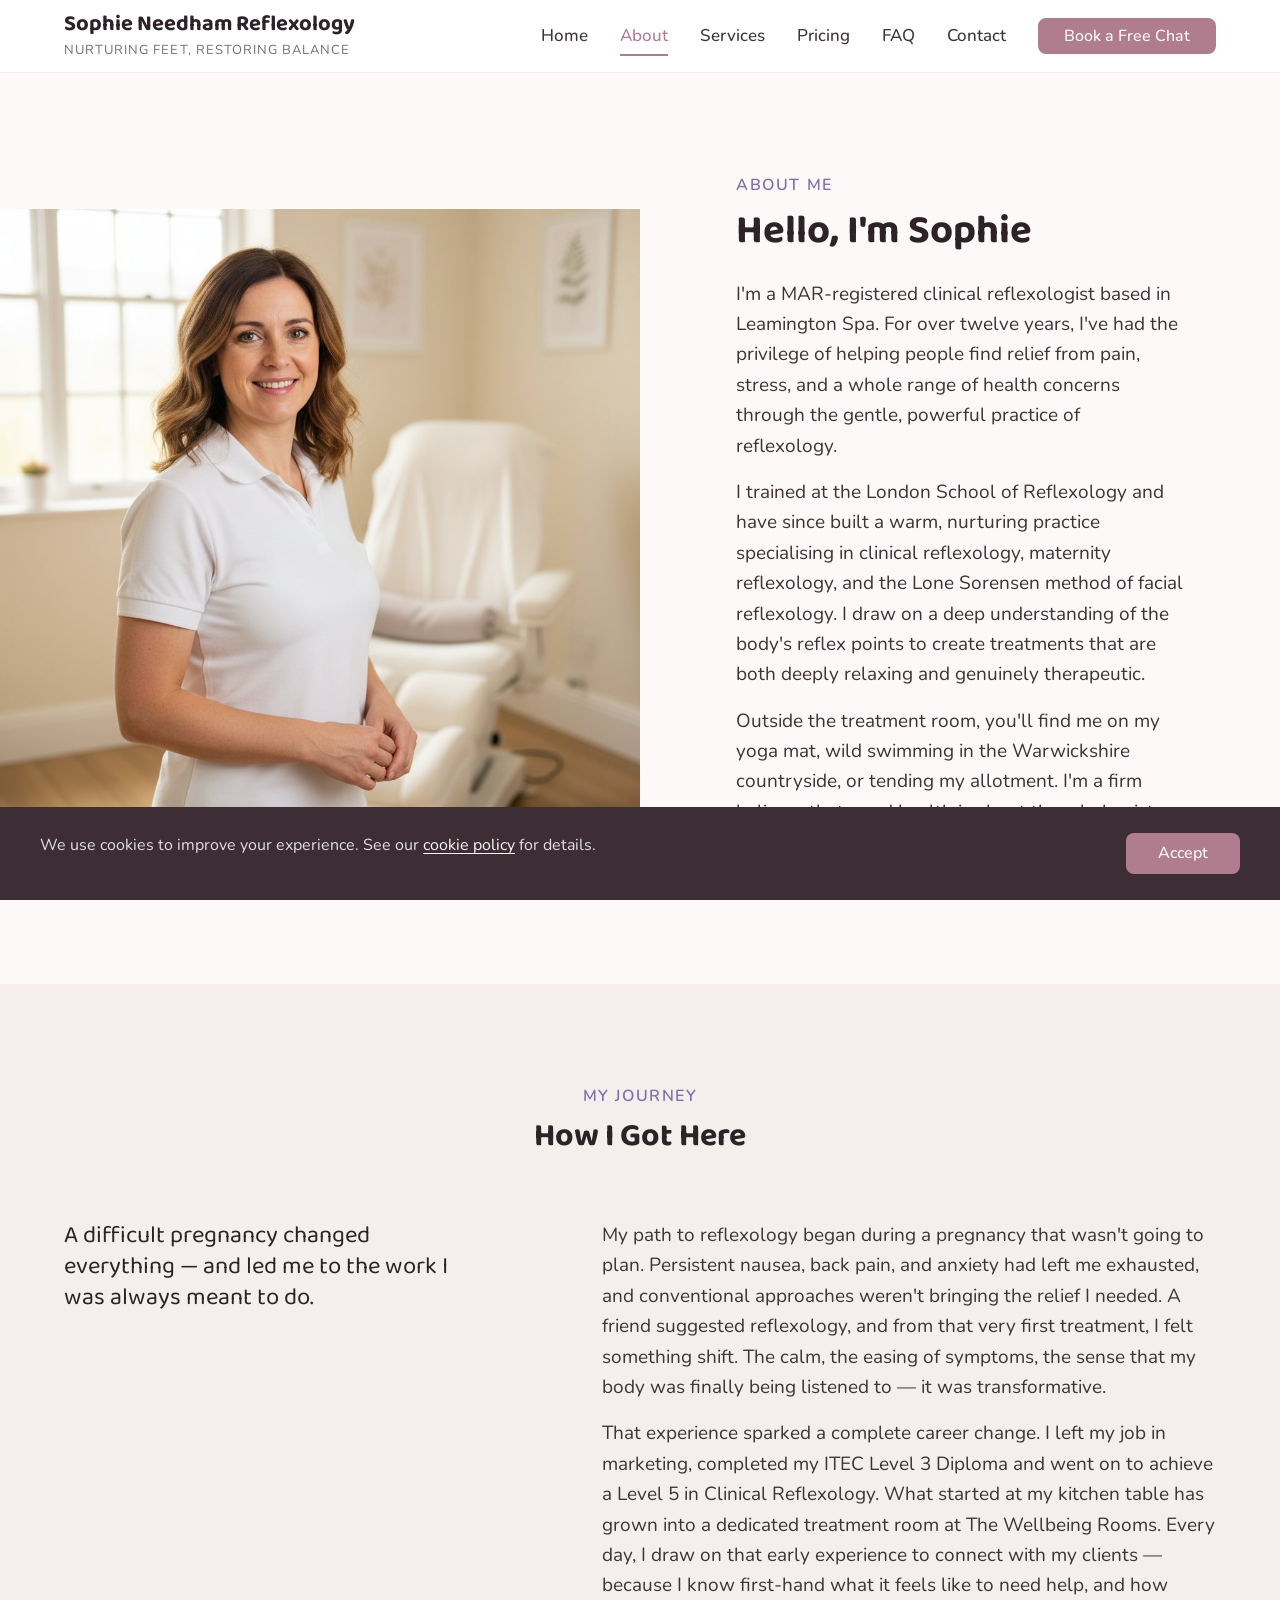
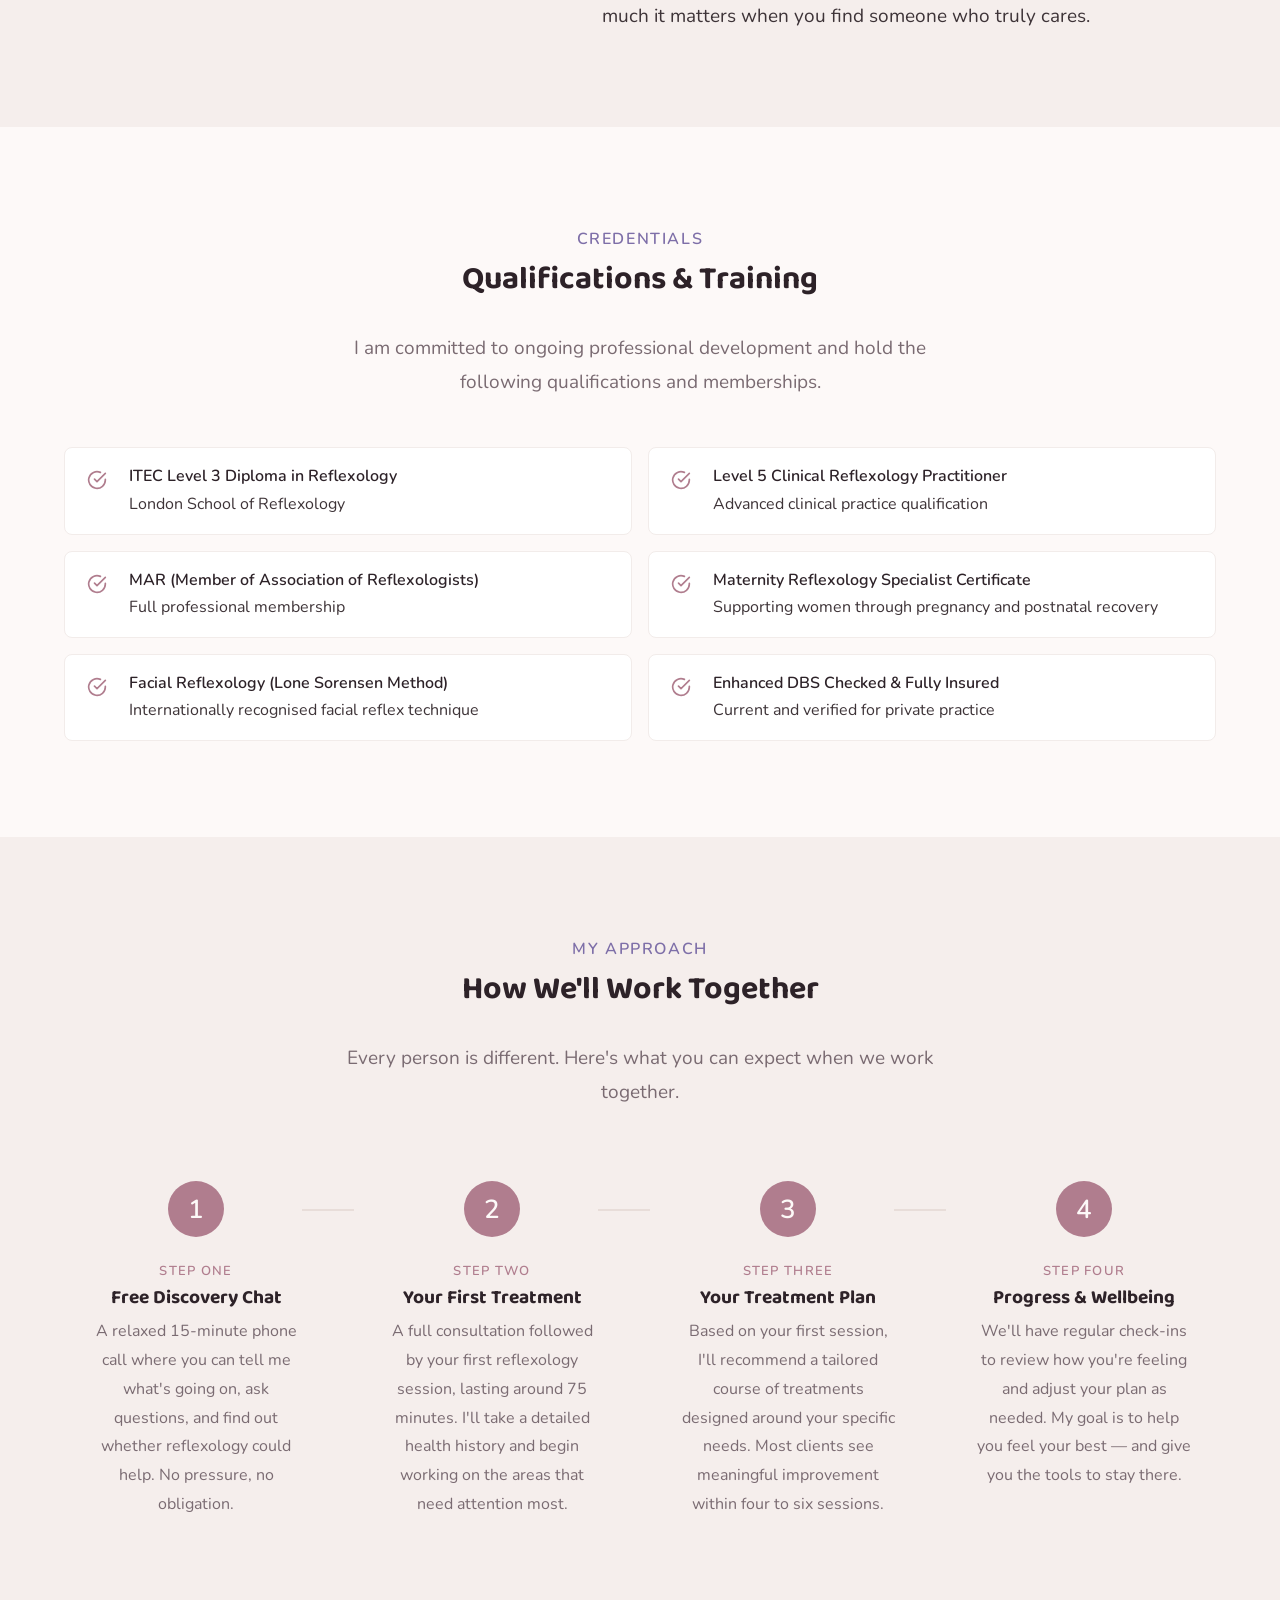
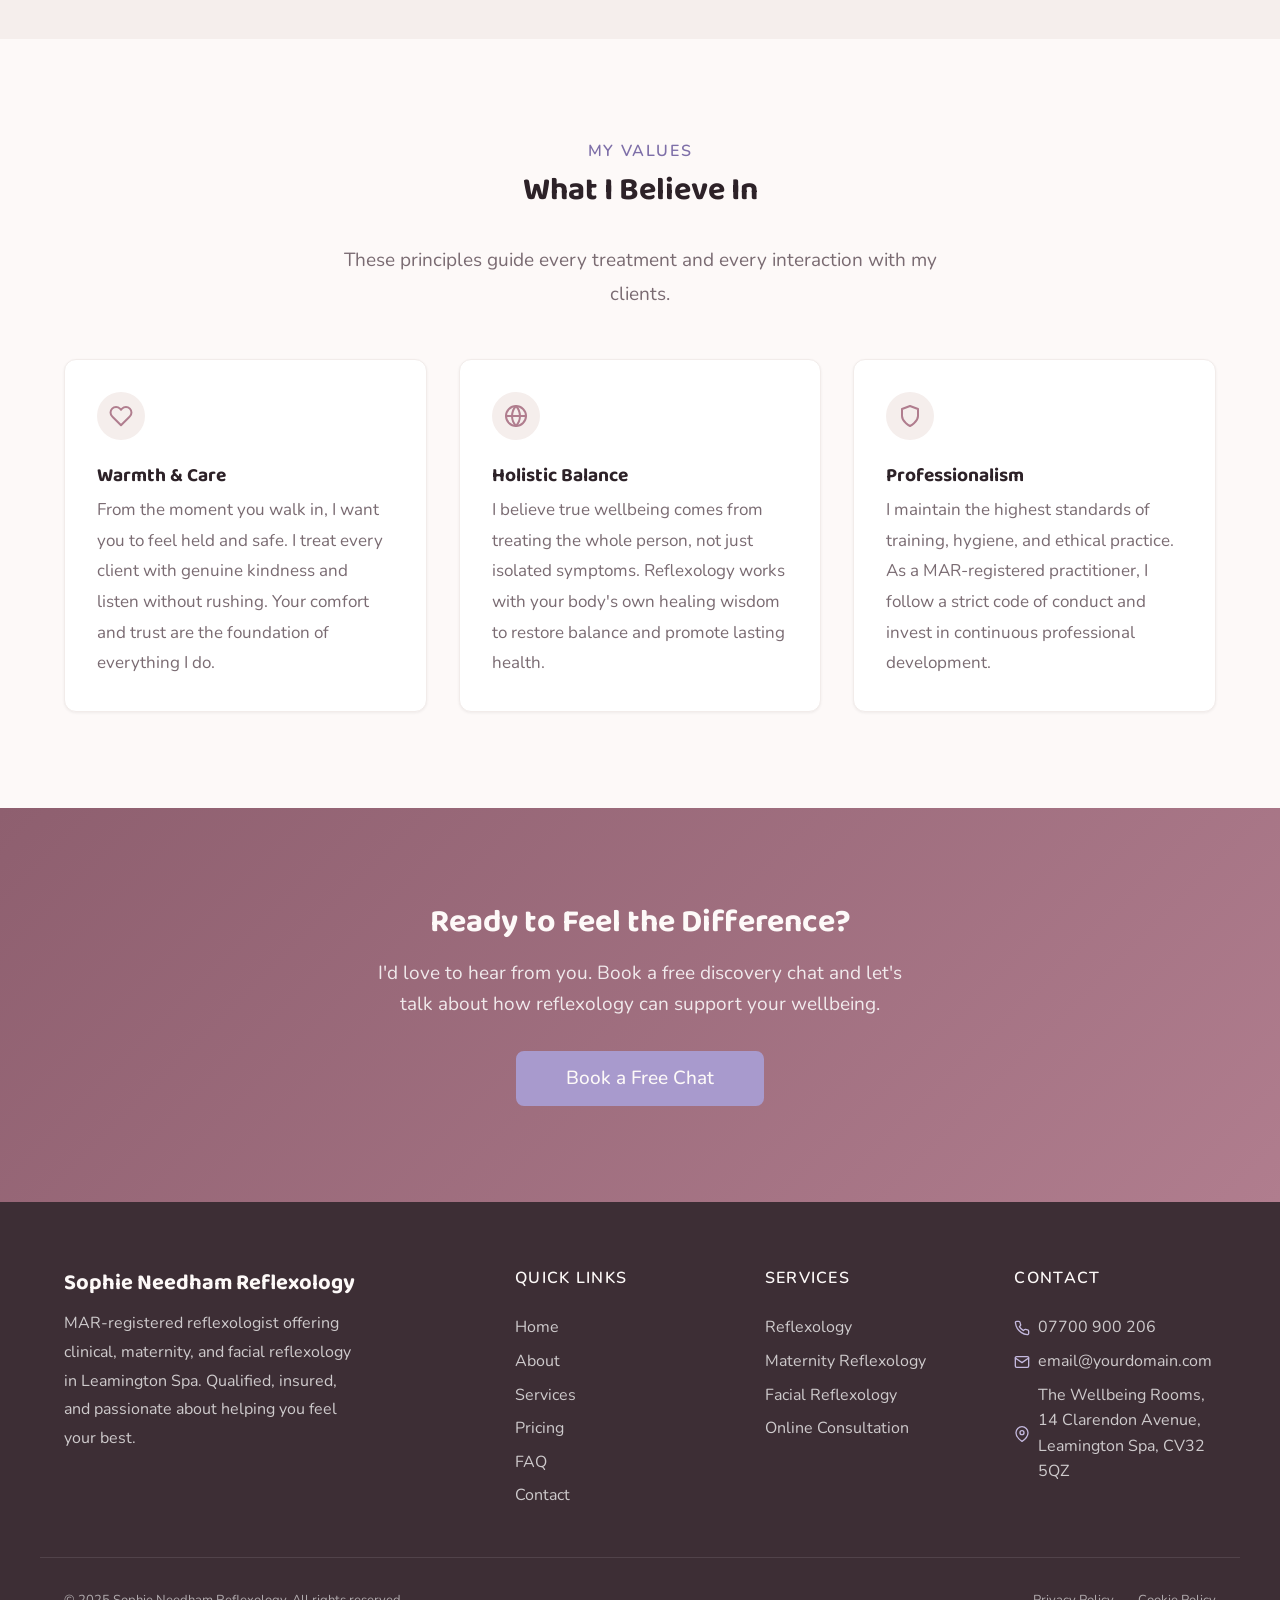
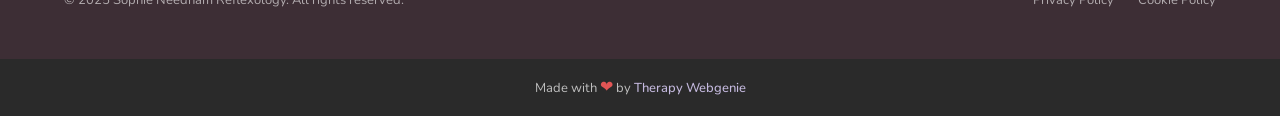
==== about.html @ e0ed6870 "Rebuild reflexologist demo from master template — Soft Blush + Playful - Soft Blush palette (#B07D8E" ====
<!DOCTYPE html>
<html lang="en">
<head>
  <meta charset="UTF-8">
  <meta name="viewport" content="width=device-width, initial-scale=1.0">
  <meta name="description" content="About Sophie Needham — MAR-registered reflexologist in Leamington Spa with 12+ years' experience in clinical, maternity, and facial reflexology.">
  <meta name="author" content="Sophie Needham Reflexology">
  <title>About Sophie Needham — Reflexologist in Leamington Spa</title>

  <link rel="canonical" href="https://trulyempoweredcode.github.io/demo-reflexologist/about.html">

  <meta property="og:type" content="website">
  <meta property="og:url" content="https://trulyempoweredcode.github.io/demo-reflexologist/about.html">
  <meta property="og:title" content="About Sophie Needham — Reflexologist in Leamington Spa">
  <meta property="og:description" content="MAR-registered reflexologist in Leamington Spa with 12+ years' experience in clinical, maternity, and facial reflexology.">

  <link rel="preconnect" href="https://fonts.googleapis.com">
  <link rel="preconnect" href="https://fonts.gstatic.com" crossorigin>

  <link rel="stylesheet" href="css/base.css">
  <link rel="stylesheet" href="css/components.css">
  <link rel="stylesheet" href="css/theme.css">
  <!-- PROFILE:schema -->
  <!-- /PROFILE:schema -->
</head>
<body>

  <a href="#main" class="skip-link">Skip to main content</a>

  <!-- SECTION: nav -->
  <nav class="nav" role="navigation" aria-label="Main navigation">
    <div class="container nav__inner">
      <a href="index.html" class="nav__brand">
        <span class="nav__name"><!-- PROFILE:site_title -->Sophie Needham Reflexology<!-- /PROFILE:site_title --></span>
        <span class="nav__title"><!-- PROFILE:site_slogan -->Nurturing feet, restoring balance<!-- /PROFILE:site_slogan --></span>
      </a>
      <div class="nav__links">
        <a href="index.html" class="nav__link">Home</a>
        <a href="about.html" class="nav__link nav__link--active">About</a>
        <a href="services.html" class="nav__link">Services</a>
        <a href="pricing.html" class="nav__link">Pricing</a>
        <a href="faq.html" class="nav__link">FAQ</a>
        <a href="contact.html" class="nav__link">Contact</a>
        <a href="contact.html" class="btn btn--primary nav__cta">Book a Free Chat</a>
      </div>
      <button class="nav__toggle" aria-label="Toggle menu" aria-expanded="false" aria-controls="mobile-menu">
        <span class="nav__toggle-bar"></span>
        <span class="nav__toggle-bar"></span>
        <span class="nav__toggle-bar"></span>
      </button>
    </div>
    <div class="nav__mobile" id="mobile-menu" role="menu">
      <a href="index.html" class="nav__link" role="menuitem">Home</a>
      <a href="about.html" class="nav__link nav__link--active" role="menuitem">About</a>
      <a href="services.html" class="nav__link" role="menuitem">Services</a>
      <a href="pricing.html" class="nav__link" role="menuitem">Pricing</a>
      <a href="faq.html" class="nav__link" role="menuitem">FAQ</a>
      <a href="contact.html" class="nav__link" role="menuitem">Contact</a>
      <a href="contact.html" class="btn btn--primary" role="menuitem">Book a Free Chat</a>
    </div>
  </nav>
  <!-- /SECTION: nav -->

  <!-- Compact scroll header -->
  <div class="nav-scroll" aria-hidden="true">
    <div class="container nav-scroll__inner">
      <div class="nav-scroll__brand">
        <span class="nav-scroll__name"><!-- PROFILE:site_title -->Sophie Needham Reflexology<!-- /PROFILE:site_title --></span>
        <span class="nav-scroll__title"><!-- PROFILE:site_slogan -->Nurturing feet, restoring balance<!-- /PROFILE:site_slogan --></span>
      </div>
      <div class="nav-scroll__right">
        <a href="tel:07700900206" class="nav-scroll__phone">
          <svg xmlns="http://www.w3.org/2000/svg" viewBox="0 0 24 24" fill="none" stroke="currentColor" stroke-width="2" stroke-linecap="round" stroke-linejoin="round"><path d="M22 16.92v3a2 2 0 0 1-2.18 2 19.79 19.79 0 0 1-8.63-3.07 19.5 19.5 0 0 1-6-6 19.79 19.79 0 0 1-3.07-8.67A2 2 0 0 1 4.11 2h3a2 2 0 0 1 2 1.72c.127.96.361 1.903.7 2.81a2 2 0 0 1-.45 2.11L8.09 9.91a16 16 0 0 0 6 6l1.27-1.27a2 2 0 0 1 2.11-.45c.907.339 1.85.573 2.81.7A2 2 0 0 1 22 16.92z"></path></svg>
          07700 900 206
        </a>
        <a href="tel:07700900206" class="nav-scroll__phone-icon" aria-label="Call us">
          <svg xmlns="http://www.w3.org/2000/svg" viewBox="0 0 24 24" fill="none" stroke="currentColor" stroke-width="2" stroke-linecap="round" stroke-linejoin="round"><path d="M22 16.92v3a2 2 0 0 1-2.18 2 19.79 19.79 0 0 1-8.63-3.07 19.5 19.5 0 0 1-6-6 19.79 19.79 0 0 1-3.07-8.67A2 2 0 0 1 4.11 2h3a2 2 0 0 1 2 1.72c.127.96.361 1.903.7 2.81a2 2 0 0 1-.45 2.11L8.09 9.91a16 16 0 0 0 6 6l1.27-1.27a2 2 0 0 1 2.11-.45c.907.339 1.85.573 2.81.7A2 2 0 0 1 22 16.92z"></path></svg>
        </a>
        <button class="nav-scroll__toggle" aria-label="Toggle menu">
          <span class="nav-scroll__toggle-bar"></span>
          <span class="nav-scroll__toggle-bar"></span>
          <span class="nav-scroll__toggle-bar"></span>
        </button>
      </div>
    </div>
  </div>

  <main id="main">

    <!-- SECTION: about-hero -->
    <section class="about-hero">
      <div class="container about-hero__inner">
        <div class="about-hero__image-wrap">
          <img src="images/about-portrait.jpg" alt="Sophie Needham, reflexologist at Sophie Needham Reflexology" class="about-hero__image" width="600" height="800" style="max-height: 100vh;">
        </div>
        <div class="about-hero__content">
          <span class="section-label">About Me</span>
          <h1>Hello, I'm Sophie</h1>
          <p>I'm a MAR-registered clinical reflexologist based in Leamington Spa. For over twelve years, I've had the privilege of helping people find relief from pain, stress, and a whole range of health concerns through the gentle, powerful practice of reflexology.</p>
          <p>I trained at the London School of Reflexology and have since built a warm, nurturing practice specialising in clinical reflexology, maternity reflexology, and the Lone Sorensen method of facial reflexology. I draw on a deep understanding of the body's reflex points to create treatments that are both deeply relaxing and genuinely therapeutic.</p>
          <p>Outside the treatment room, you'll find me on my yoga mat, wild swimming in the Warwickshire countryside, or tending my allotment. I'm a firm believer that good health is about the whole picture — mind, body, and the simple joy of getting your hands in the soil.</p>
        </div>
      </div>
    </section>
    <!-- /SECTION: about-hero -->

    <!-- SECTION: my-journey — story-split component -->
    <section class="section section--alt">
      <div class="container">
        <div class="story-split">
          <div class="story-split__heading text-center">
            <span class="section-label">My Journey</span>
            <h2 style="margin-bottom: var(--space-3xl);">How I Got Here</h2>
          </div>
          <div class="story-split__body" style="gap: var(--space-5xl);">
            <div class="story-split__lead">
              <h3>A difficult pregnancy changed everything — and led me to the work I was always meant to do.</h3>
            </div>
            <div class="story-split__text">
              <p>My path to reflexology began during a pregnancy that wasn't going to plan. Persistent nausea, back pain, and anxiety had left me exhausted, and conventional approaches weren't bringing the relief I needed. A friend suggested reflexology, and from that very first treatment, I felt something shift. The calm, the easing of symptoms, the sense that my body was finally being listened to — it was transformative.</p>
              <p>That experience sparked a complete career change. I left my job in marketing, completed my ITEC Level 3 Diploma and went on to achieve a Level 5 in Clinical Reflexology. What started at my kitchen table has grown into a dedicated treatment room at The Wellbeing Rooms. Every day, I draw on that early experience to connect with my clients — because I know first-hand what it feels like to need help, and how much it matters when you find someone who truly cares.</p>
            </div>
          </div>
        </div>
      </div>
    </section>
    <!-- /SECTION: my-journey -->

    <!-- SECTION: qualifications -->
    <section class="section">
      <div class="container">
        <div class="text-center">
          <span class="section-label">Credentials</span>
          <h2>Qualifications &amp; Training</h2>
          <p class="section-subtitle">I am committed to ongoing professional development and hold the following qualifications and memberships.</p>
        </div>
        <div class="quals-list">
          <div class="quals-list__item">
            <div class="quals-list__icon">
              <svg xmlns="http://www.w3.org/2000/svg" viewBox="0 0 24 24" fill="none" stroke="currentColor" stroke-width="2" stroke-linecap="round" stroke-linejoin="round"><path d="M22 11.08V12a10 10 0 1 1-5.93-9.14"></path><polyline points="22 4 12 14.01 9 11.01"></polyline></svg>
            </div>
            <div class="quals-list__text">
              <strong>ITEC Level 3 Diploma in Reflexology</strong>
              London School of Reflexology
            </div>
          </div>
          <div class="quals-list__item">
            <div class="quals-list__icon">
              <svg xmlns="http://www.w3.org/2000/svg" viewBox="0 0 24 24" fill="none" stroke="currentColor" stroke-width="2" stroke-linecap="round" stroke-linejoin="round"><path d="M22 11.08V12a10 10 0 1 1-5.93-9.14"></path><polyline points="22 4 12 14.01 9 11.01"></polyline></svg>
            </div>
            <div class="quals-list__text">
              <strong>Level 5 Clinical Reflexology Practitioner</strong>
              Advanced clinical practice qualification
            </div>
          </div>
          <div class="quals-list__item">
            <div class="quals-list__icon">
              <svg xmlns="http://www.w3.org/2000/svg" viewBox="0 0 24 24" fill="none" stroke="currentColor" stroke-width="2" stroke-linecap="round" stroke-linejoin="round"><path d="M22 11.08V12a10 10 0 1 1-5.93-9.14"></path><polyline points="22 4 12 14.01 9 11.01"></polyline></svg>
            </div>
            <div class="quals-list__text">
              <strong>MAR (Member of Association of Reflexologists)</strong>
              Full professional membership
            </div>
          </div>
          <div class="quals-list__item">
            <div class="quals-list__icon">
              <svg xmlns="http://www.w3.org/2000/svg" viewBox="0 0 24 24" fill="none" stroke="currentColor" stroke-width="2" stroke-linecap="round" stroke-linejoin="round"><path d="M22 11.08V12a10 10 0 1 1-5.93-9.14"></path><polyline points="22 4 12 14.01 9 11.01"></polyline></svg>
            </div>
            <div class="quals-list__text">
              <strong>Maternity Reflexology Specialist Certificate</strong>
              Supporting women through pregnancy and postnatal recovery
            </div>
          </div>
          <div class="quals-list__item">
            <div class="quals-list__icon">
              <svg xmlns="http://www.w3.org/2000/svg" viewBox="0 0 24 24" fill="none" stroke="currentColor" stroke-width="2" stroke-linecap="round" stroke-linejoin="round"><path d="M22 11.08V12a10 10 0 1 1-5.93-9.14"></path><polyline points="22 4 12 14.01 9 11.01"></polyline></svg>
            </div>
            <div class="quals-list__text">
              <strong>Facial Reflexology (Lone Sorensen Method)</strong>
              Internationally recognised facial reflex technique
            </div>
          </div>
          <div class="quals-list__item">
            <div class="quals-list__icon">
              <svg xmlns="http://www.w3.org/2000/svg" viewBox="0 0 24 24" fill="none" stroke="currentColor" stroke-width="2" stroke-linecap="round" stroke-linejoin="round"><path d="M22 11.08V12a10 10 0 1 1-5.93-9.14"></path><polyline points="22 4 12 14.01 9 11.01"></polyline></svg>
            </div>
            <div class="quals-list__text">
              <strong>Enhanced DBS Checked &amp; Fully Insured</strong>
              Current and verified for private practice
            </div>
          </div>
        </div>
      </div>
    </section>
    <!-- /SECTION: qualifications -->

    <!-- SECTION: approach -->
    <section class="section section--alt">
      <div class="container">
        <div class="text-center">
          <span class="section-label">My Approach</span>
          <h2>How We'll Work Together</h2>
          <p class="section-subtitle">Every person is different. Here's what you can expect when we work together.</p>
        </div>
        <div class="steps steps--connected steps--4">
          <div class="step">
            <div class="step__number" style="font-family: var(--font-body);">1</div>
            <span class="step__label">Step One</span>
            <h3 class="step__title">Free Discovery Chat</h3>
            <p class="step__text">A relaxed 15-minute phone call where you can tell me what's going on, ask questions, and find out whether reflexology could help. No pressure, no obligation.</p>
          </div>
          <div class="step">
            <div class="step__number" style="font-family: var(--font-body);">2</div>
            <span class="step__label">Step Two</span>
            <h3 class="step__title">Your First Treatment</h3>
            <p class="step__text">A full consultation followed by your first reflexology session, lasting around 75 minutes. I'll take a detailed health history and begin working on the areas that need attention most.</p>
          </div>
          <div class="step">
            <div class="step__number" style="font-family: var(--font-body);">3</div>
            <span class="step__label">Step Three</span>
            <h3 class="step__title">Your Treatment Plan</h3>
            <p class="step__text">Based on your first session, I'll recommend a tailored course of treatments designed around your specific needs. Most clients see meaningful improvement within four to six sessions.</p>
          </div>
          <div class="step">
            <div class="step__number" style="font-family: var(--font-body);">4</div>
            <span class="step__label">Step Four</span>
            <h3 class="step__title">Progress &amp; Wellbeing</h3>
            <p class="step__text">We'll have regular check-ins to review how you're feeling and adjust your plan as needed. My goal is to help you feel your best — and give you the tools to stay there.</p>
          </div>
        </div>
      </div>
    </section>
    <!-- /SECTION: approach -->

    <!-- SECTION: values -->
    <section class="section">
      <div class="container">
        <div class="text-center">
          <span class="section-label">My Values</span>
          <h2>What I Believe In</h2>
          <p class="section-subtitle">These principles guide every treatment and every interaction with my clients.</p>
        </div>
        <div class="grid grid--3">
          <div class="card">
            <div class="card__icon">
              <svg xmlns="http://www.w3.org/2000/svg" viewBox="0 0 24 24" fill="none" stroke="currentColor" stroke-width="2" stroke-linecap="round" stroke-linejoin="round"><path d="M20.84 4.61a5.5 5.5 0 0 0-7.78 0L12 5.67l-1.06-1.06a5.5 5.5 0 0 0-7.78 7.78l1.06 1.06L12 21.23l7.78-7.78 1.06-1.06a5.5 5.5 0 0 0 0-7.78z"></path></svg>
            </div>
            <h3 class="card__title">Warmth &amp; Care</h3>
            <p class="card__text">From the moment you walk in, I want you to feel held and safe. I treat every client with genuine kindness and listen without rushing. Your comfort and trust are the foundation of everything I do.</p>
          </div>
          <div class="card">
            <div class="card__icon">
              <svg xmlns="http://www.w3.org/2000/svg" viewBox="0 0 24 24" fill="none" stroke="currentColor" stroke-width="2" stroke-linecap="round" stroke-linejoin="round"><circle cx="12" cy="12" r="10"></circle><line x1="2" y1="12" x2="22" y2="12"></line><path d="M12 2a15.3 15.3 0 0 1 4 10 15.3 15.3 0 0 1-4 10 15.3 15.3 0 0 1-4-10 15.3 15.3 0 0 1 4-10z"></path></svg>
            </div>
            <h3 class="card__title">Holistic Balance</h3>
            <p class="card__text">I believe true wellbeing comes from treating the whole person, not just isolated symptoms. Reflexology works with your body's own healing wisdom to restore balance and promote lasting health.</p>
          </div>
          <div class="card">
            <div class="card__icon">
              <svg xmlns="http://www.w3.org/2000/svg" viewBox="0 0 24 24" fill="none" stroke="currentColor" stroke-width="2" stroke-linecap="round" stroke-linejoin="round"><path d="M12 22s8-4 8-10V5l-8-3-8 3v7c0 6 8 10 8 10z"></path></svg>
            </div>
            <h3 class="card__title">Professionalism</h3>
            <p class="card__text">I maintain the highest standards of training, hygiene, and ethical practice. As a MAR-registered practitioner, I follow a strict code of conduct and invest in continuous professional development.</p>
          </div>
        </div>
      </div>
    </section>
    <!-- /SECTION: values -->

    <!-- SECTION: cta -->
    <section class="section cta-banner">
      <div class="container text-center">
        <h2>Ready to Feel the Difference?</h2>
        <p>I'd love to hear from you. Book a free discovery chat and let's talk about how reflexology can support your wellbeing.</p>
        <div class="cta-banner__buttons">
          <a href="contact.html" class="btn btn--accent">Book a Free Chat</a>
        </div>
      </div>
    </section>
    <!-- /SECTION: cta -->

  </main>

  <!-- SECTION: footer -->
  <footer class="footer">
    <div class="container footer__inner">
      <div class="footer__brand">
        <p class="footer__brand-name">Sophie Needham Reflexology</p>
        <p class="footer__brand-text">MAR-registered reflexologist offering clinical, maternity, and facial reflexology in Leamington Spa. Qualified, insured, and passionate about helping you feel your best.</p>
      </div>
      <div class="footer__col">
        <p class="footer__heading">Quick Links</p>
        <div class="footer__links">
          <a href="index.html" class="footer__link">Home</a>
          <a href="about.html" class="footer__link">About</a>
          <a href="services.html" class="footer__link">Services</a>
          <a href="pricing.html" class="footer__link">Pricing</a>
          <a href="faq.html" class="footer__link">FAQ</a>
          <a href="contact.html" class="footer__link">Contact</a>
        </div>
      </div>
      <div class="footer__col">
        <p class="footer__heading">Services</p>
        <div class="footer__links">
          <a href="services.html" class="footer__link">Reflexology</a>
          <a href="services.html" class="footer__link">Maternity Reflexology</a>
          <a href="services.html" class="footer__link">Facial Reflexology</a>
          <a href="services.html" class="footer__link">Online Consultation</a>
        </div>
      </div>
      <div class="footer__col">
        <p class="footer__heading">Contact</p>
        <div class="footer__contact-item">
          <svg xmlns="http://www.w3.org/2000/svg" viewBox="0 0 24 24" fill="none" stroke="currentColor" stroke-width="2" stroke-linecap="round" stroke-linejoin="round"><path d="M22 16.92v3a2 2 0 0 1-2.18 2 19.79 19.79 0 0 1-8.63-3.07 19.5 19.5 0 0 1-6-6 19.79 19.79 0 0 1-3.07-8.67A2 2 0 0 1 4.11 2h3a2 2 0 0 1 2 1.72 12.84 12.84 0 0 0 .7 2.81 2 2 0 0 1-.45 2.11L8.09 9.91a16 16 0 0 0 6 6l1.27-1.27a2 2 0 0 1 2.11-.45 12.84 12.84 0 0 0 2.81.7A2 2 0 0 1 22 16.92z"></path></svg>
          <!-- PROFILE:phone_landline --><span>07700 900 206</span><!-- /PROFILE:phone_landline -->
        </div>
        <div class="footer__contact-item">
          <svg xmlns="http://www.w3.org/2000/svg" viewBox="0 0 24 24" fill="none" stroke="currentColor" stroke-width="2" stroke-linecap="round" stroke-linejoin="round"><path d="M4 4h16c1.1 0 2 .9 2 2v12c0 1.1-.9 2-2 2H4c-1.1 0-2-.9-2-2V6c0-1.1.9-2 2-2z"></path><polyline points="22,6 12,13 2,6"></polyline></svg>
          <!-- PROFILE:email --><a href="mailto:email@yourdomain.com">email@yourdomain.com</a><!-- /PROFILE:email -->
        </div>
        <div class="footer__contact-item">
          <svg xmlns="http://www.w3.org/2000/svg" viewBox="0 0 24 24" fill="none" stroke="currentColor" stroke-width="2" stroke-linecap="round" stroke-linejoin="round"><path d="M21 10c0 7-9 13-9 13s-9-6-9-13a9 9 0 0 1 18 0z"></path><circle cx="12" cy="10" r="3"></circle></svg>
          <!-- PROFILE:address --><span>The Wellbeing Rooms, 14 Clarendon Avenue, Leamington Spa, CV32 5QZ</span><!-- /PROFILE:address -->
        </div>
      </div>
    </div>
    <div class="container footer__bottom">
      <p class="footer__copyright">&copy; 2025 Sophie Needham Reflexology. All rights reserved.</p>
      <div class="footer__legal">
        <a href="privacy.html">Privacy Policy</a>
        <a href="cookies-policy.html">Cookie Policy</a>
      </div>
    </div>
  </footer>
  <!-- /SECTION: footer -->

  <div class="site-credit">
    <p>Made with <span class="site-credit__heart" aria-label="love">&#10084;</span> by <a href="https://www.therapywebgenie.com" target="_blank" rel="noopener">Therapy Webgenie</a></p>
  </div>

  <!-- Cookie Consent -->
  <div class="cookie-banner" role="dialog" aria-label="Cookie consent">
    <div class="cookie-banner__inner">
      <p class="cookie-banner__text">We use cookies to improve your experience. See our <a href="cookies-policy.html">cookie policy</a> for details.</p>
      <button class="cookie-banner__accept">Accept</button>
    </div>
  </div>

  <!-- Back to Top -->
  <button class="back-to-top" aria-label="Back to top">
    <svg xmlns="http://www.w3.org/2000/svg" viewBox="0 0 24 24" fill="none" stroke="currentColor" stroke-width="2" stroke-linecap="round" stroke-linejoin="round"><polyline points="18 15 12 9 6 15"></polyline></svg>
  </button>

  <script src="js/main.js"></script>
</body>
</html>
---- css/base.css ----
/* =============================================
   BASE STYLES
   Reset, Custom Properties, Typography, Layout
   Theme colours & fonts are in theme.css
   ============================================= */

/* --- Custom Properties (non-theme) --- */
:root {
  --text-xs: 0.8125rem;
  --text-sm: 1rem;
  --text-base: 1.0625rem;
  --text-md: 1.1875rem;
  --text-lg: 1.375rem;
  --text-xl: 1.625rem;
  --text-2xl: 2rem;
  --text-3xl: 2.375rem;
  --text-4xl: 3rem;

  /* Heading sizes (overridable per font pairing in theme.css) */
  --text-h1: var(--text-3xl);          /* mobile: 38px */
  --text-h1-desktop: var(--text-4xl);  /* desktop: 48px */
  --text-h2: var(--text-2xl);          /* mobile: 32px */
  --text-h2-desktop: var(--text-3xl);  /* desktop: 38px */
  --text-h3: var(--text-xl);           /* mobile: 26px */
  --text-h3-desktop: 1.75rem;          /* desktop: 28px */

  --font-weight-normal: 400;
  --font-weight-medium: 500;
  --font-weight-semibold: 600;
  --font-weight-bold: 700;

  --line-height-tight: 1.2;
  --line-height-normal: 1.6;
  --line-height-relaxed: 1.8;

  /* Spacing */
  --space-xs: 0.25rem;
  --space-sm: 0.5rem;
  --space-md: 1rem;
  --space-lg: 1.5rem;
  --space-xl: 2rem;
  --space-2xl: 3rem;
  --space-3xl: 4rem;
  --space-4xl: 6rem;
  --space-5xl: 8rem;

  /* Layout */
  --container-max: 1200px;
  --container-narrow: 800px;
  --container-wide: 1400px;

  /* Border Radius */
  --radius-sm: 4px;
  --radius-md: 8px;
  --radius-lg: 12px;
  --radius-xl: 20px;
  --radius-full: 9999px;

  /* Shadows */
  --shadow-sm: 0 1px 3px rgba(0, 0, 0, 0.06);
  --shadow-md: 0 4px 12px rgba(0, 0, 0, 0.08);
  --shadow-lg: 0 8px 30px rgba(0, 0, 0, 0.1);
  --shadow-xl: 0 12px 40px rgba(0, 0, 0, 0.12);

  /* Transitions */
  --transition-fast: 150ms ease;
  --transition-base: 250ms ease;
  --transition-normal: 300ms ease;
  --transition-slow: 400ms ease;
}

/* --- Reset --- */
*,
*::before,
*::after {
  box-sizing: border-box;
  margin: 0;
  padding: 0;
}

html {
  font-size: 100%;
  scroll-behavior: smooth;
  -webkit-text-size-adjust: 100%;
}

body {
  font-family: var(--font-body);
  font-size: var(--text-md);
  font-weight: var(--font-weight-normal);
  line-height: var(--line-height-normal);
  color: var(--color-text);
  background-color: var(--color-bg);
  -webkit-font-smoothing: antialiased;
  -moz-osx-font-smoothing: grayscale;
}

img,
picture,
video,
svg {
  display: block;
  max-width: 100%;
  height: auto;
}

input,
button,
textarea,
select {
  font: inherit;
  color: inherit;
}

button {
  cursor: pointer;
  border: none;
  background: none;
}

a {
  color: inherit;
  text-decoration: none;
}

ul,
ol {
  list-style: none;
}

h1, h2, h3, h4, h5, h6 {
  font-family: var(--font-heading);
  color: var(--color-text-heading);
  line-height: var(--line-height-tight);
  font-weight: var(--font-weight-bold);
  margin-bottom: var(--space-md);
}

/* --- Typography --- */
h1 {
  font-size: var(--text-h1);
}

h2 {
  font-size: var(--text-h2);
}

h3 {
  font-size: var(--text-h3);
}

h4 {
  font-size: var(--text-lg);
}

h5 {
  font-size: var(--text-md);
}

h6 {
  font-size: var(--text-base);
}

p {
  margin-bottom: var(--space-md);
}

p:last-child:not(.section-subtitle) {
  margin-bottom: 0;
}

strong {
  font-weight: var(--font-weight-semibold);
}

/* --- Layout Utilities --- */
.container {
  width: 100%;
  max-width: var(--container-max);
  margin-left: auto;
  margin-right: auto;
  padding-left: var(--space-lg);
  padding-right: var(--space-lg);
}

.container--narrow {
  max-width: var(--container-narrow);
}

.section {
  padding-top: var(--space-3xl);
  padding-bottom: var(--space-3xl);
}

.section--alt {
  background-color: var(--color-bg-alt);
}

/* Icons inside alt sections: swap bg-alt → surface so they remain visible */
.section--alt .card__icon,
.section--alt .icon-box__icon,
.section--alt .contact-info__icon,
.section--alt .service-detail__icon {
  background-color: var(--color-surface);
}

.section--dark {
  background-color: var(--color-bg-dark);
  color: var(--color-text-inverse);
}

.section--dark h2,
.section--dark h3,
.section--dark h4 {
  color: var(--color-text-inverse);
}

/* Grid */
.grid {
  display: grid;
  gap: var(--space-xl);
}

.grid--2 {
  grid-template-columns: 1fr;
}

.grid--3 {
  grid-template-columns: 1fr;
}

/* --- Buttons --- */
.btn {
  display: inline-flex;
  align-items: center;
  justify-content: center;
  gap: var(--space-sm);
  padding: var(--space-md) var(--space-xl);
  font-family: var(--font-body);
  font-size: var(--text-base);
  font-weight: var(--font-weight-medium);
  line-height: 1;
  border-radius: var(--radius-md);
  transition: all var(--transition-base);
  text-decoration: none;
  border: 2px solid transparent;
  white-space: nowrap;
}

.btn--primary {
  background-color: var(--color-primary);
  color: var(--color-text-inverse);
  border-color: var(--color-primary);
}

.btn--primary:hover {
  background-color: var(--color-primary-dark);
  border-color: var(--color-primary-dark);
}

.btn--secondary {
  background-color: transparent;
  color: var(--color-primary);
  border-color: var(--color-primary);
}

.btn--secondary:hover {
  background-color: var(--color-primary);
  color: var(--color-text-inverse);
}

.btn--accent {
  background-color: var(--color-secondary);
  color: var(--color-text-inverse);
  border-color: var(--color-secondary);
}

.btn--accent:hover {
  background-color: var(--color-secondary-dark);
  border-color: var(--color-secondary-dark);
}

.btn--block {
  width: 100%;
}

/* --- Links --- */
.link {
  color: var(--color-primary);
  text-decoration: underline;
  text-underline-offset: 3px;
  transition: color var(--transition-fast);
}

.link:hover {
  color: var(--color-primary-dark);
}

/* --- Text Utilities --- */
.text-center {
  text-align: center;
}

.text-center h2 {
  margin-bottom: var(--space-xl);
}

.text-balance {
  text-wrap: balance;
}

.section-subtitle {
  font-size: var(--text-md);
  color: var(--color-text-light);
  max-width: 600px;
  margin-bottom: var(--space-2xl);
  line-height: var(--line-height-relaxed);
}

.text-center .section-subtitle {
  margin-left: auto;
  margin-right: auto;
}

.section-footer {
  margin-top: var(--space-2xl);
}

.section-label {
  display: inline-block;
  font-family: var(--font-body);
  font-size: var(--text-sm);
  font-weight: var(--font-weight-semibold);
  text-transform: uppercase;
  letter-spacing: 0.1em;
  color: var(--color-secondary-dark);
  margin-bottom: var(--space-sm);
}

/* --- Responsive Typography --- */
@media (min-width: 768px) {
  h1 {
    font-size: var(--text-h1-desktop);
  }

  h2 {
    font-size: var(--text-h2-desktop);
  }

  h3 {
    font-size: var(--text-h3-desktop);
  }

  .section {
    padding-top: var(--space-4xl);
    padding-bottom: var(--space-4xl);
  }
}

/* --- Responsive Grid --- */
@media (min-width: 768px) {
  .grid--2 {
    grid-template-columns: repeat(2, 1fr);
  }

  .grid--3 {
    grid-template-columns: repeat(2, 1fr);
  }
}

@media (min-width: 1024px) {
  .grid--3 {
    grid-template-columns: repeat(3, 1fr);
  }
}

/* --- Screen Reader Only --- */
.sr-only {
  position: absolute;
  width: 1px;
  height: 1px;
  padding: 0;
  margin: -1px;
  overflow: hidden;
  clip: rect(0, 0, 0, 0);
  white-space: nowrap;
  border-width: 0;
}
---- css/components.css ----
/* =============================================
   COMPONENT STYLES
   Nav, Hero, Cards, Testimonials, Forms, Footer
   ============================================= */

/* --- Skip Link --- */
.skip-link {
  position: absolute;
  top: -100%;
  left: var(--space-md);
  padding: var(--space-sm) var(--space-md);
  background: var(--color-primary);
  color: var(--color-text-inverse);
  border-radius: var(--radius-md);
  z-index: 1000;
  font-size: var(--text-sm);
}

.skip-link:focus {
  top: var(--space-sm);
}

/* =============================================
   NAVIGATION
   ============================================= */
.nav {
  position: relative;
  z-index: 100;
  background-color: var(--color-surface);
  border-bottom: 1px solid var(--color-border-light);
  transition: box-shadow var(--transition-base);
}

.nav--scrolled {
  box-shadow: var(--shadow-md);
}

.nav__inner {
  display: flex;
  align-items: center;
  justify-content: space-between;
  height: 72px;
}

.nav__brand {
  display: flex;
  flex-direction: column;
  gap: 2px;
}

.nav__logo {
  max-height: 70px;
  width: auto;
  object-fit: contain;
}

/* Logo beside title — add .nav__brand--inline to .nav__brand */
.nav__brand--inline {
  flex-direction: row;
  align-items: center;
  gap: var(--space-sm);
}

.nav__brand--inline .nav__brand-text {
  display: flex;
  flex-direction: column;
  gap: 2px;
}

.nav__name {
  font-family: var(--font-heading);
  font-size: var(--text-lg);
  font-weight: var(--font-weight-bold);
  color: var(--color-text-heading);
  line-height: 1.2;
}

.nav__title {
  font-size: var(--text-xs);
  color: var(--color-text-light);
  text-transform: uppercase;
  letter-spacing: 0.08em;
}

.nav__links {
  display: none;
  gap: var(--space-xl);
  align-items: center;
}

.nav__link {
  font-size: var(--text-base);
  font-weight: var(--font-weight-medium);
  color: var(--color-text);
  transition: color var(--transition-fast);
  position: relative;
  padding: var(--space-xs) 0;
}

.nav__link::after {
  content: '';
  position: absolute;
  bottom: -2px;
  left: 0;
  width: 0;
  height: 2px;
  background-color: var(--color-primary);
  transition: width var(--transition-base);
}

.nav__link:hover,
.nav__link--active {
  color: var(--color-primary);
}

.nav__link:hover::after,
.nav__link--active::after {
  width: 100%;
}

.nav__cta {
  font-size: var(--text-sm);
  padding: var(--space-sm) var(--space-lg);
}

/* Mobile Menu Toggle */
.nav__toggle {
  display: flex;
  flex-direction: column;
  gap: 5px;
  padding: var(--space-sm);
  z-index: 110;
}

.nav__toggle-bar {
  display: block;
  width: 24px;
  height: 2px;
  background-color: var(--color-text);
  border-radius: 2px;
  transition: all var(--transition-base);
  transform-origin: center;
}

.nav__toggle--open .nav__toggle-bar:nth-child(1) {
  transform: translateY(7px) rotate(45deg);
}

.nav__toggle--open .nav__toggle-bar:nth-child(2) {
  opacity: 0;
}

.nav__toggle--open .nav__toggle-bar:nth-child(3) {
  transform: translateY(-7px) rotate(-45deg);
}

/* Mobile Menu Overlay — slide in from right */
.nav__mobile {
  display: flex;
  position: fixed;
  inset: 0;
  top: 72px;
  background-color: var(--color-surface);
  z-index: 99;
  padding: var(--space-xl) var(--space-lg);
  flex-direction: column;
  gap: var(--space-lg);
  overflow-y: auto;
  transform: translateX(100%);
  opacity: 0;
  visibility: hidden;
  transition: transform 0.35s cubic-bezier(0.4, 0, 0.2, 1),
              opacity 0.35s ease,
              visibility 0.35s;
}

/* When opened from the compact scroll header, start below it */
.nav__mobile--from-scroll {
  top: 56px;
  z-index: 201;
}

.nav__mobile--open {
  transform: translateX(0);
  opacity: 1;
  visibility: visible;
}

.nav__mobile .nav__link,
.nav__mobile .btn {
  opacity: 0;
  transform: translateX(20px);
  transition: opacity 0.3s ease, transform 0.3s ease;
}

.nav__mobile--open .nav__link,
.nav__mobile--open .btn {
  opacity: 1;
  transform: translateX(0);
}

.nav__mobile--open > *:nth-child(1) { transition-delay: 0.05s; }
.nav__mobile--open > *:nth-child(2) { transition-delay: 0.1s; }
.nav__mobile--open > *:nth-child(3) { transition-delay: 0.15s; }
.nav__mobile--open > *:nth-child(4) { transition-delay: 0.2s; }
.nav__mobile--open > *:nth-child(5) { transition-delay: 0.25s; }
.nav__mobile--open > *:nth-child(6) { transition-delay: 0.3s; }
.nav__mobile--open > *:nth-child(7) { transition-delay: 0.35s; }

.nav__mobile .nav__link {
  font-size: var(--text-lg);
  padding: var(--space-sm) 0;
  border-bottom: 1px solid var(--color-border-light);
}

.nav__mobile .nav__link::after {
  display: none;
}

.nav__mobile .btn {
  margin-top: var(--space-md);
  text-align: center;
}

@media (min-width: 1100px) {
  .nav__links {
    display: flex;
  }

  .nav__toggle {
    display: none;
  }
}

/* --- Nav Dropdowns (Desktop) --- */
.nav__dropdown {
  position: relative;
}

.nav__link--has-children {
  display: inline-flex;
  align-items: center;
  gap: 4px;
  background: none;
  border: none;
  cursor: pointer;
  font-family: inherit;
  font-size: inherit;
  font-weight: inherit;
  color: inherit;
  padding: 0;
}

.nav__chevron {
  width: 12px;
  height: 12px;
  transition: transform var(--transition-fast);
  flex-shrink: 0;
}

.nav__dropdown:hover .nav__chevron,
.nav__link--has-children[aria-expanded="true"] ~ .nav__dropdown-menu + .nav__chevron,
.nav__link--has-children[aria-expanded="true"] .nav__chevron {
  transform: rotate(180deg);
}

.nav__dropdown-trigger {
  display: inline-flex;
  align-items: center;
  gap: 4px;
  background: none;
  border: none;
  cursor: pointer;
  font-family: inherit;
  font-size: inherit;
  font-weight: inherit;
  color: inherit;
  padding: 0;
}

.nav__dropdown-trigger .nav__chevron {
  width: 12px;
  height: 12px;
  transition: transform var(--transition-fast);
  flex-shrink: 0;
}

.nav__dropdown:hover .nav__dropdown-trigger .nav__chevron {
  transform: rotate(180deg);
}

.nav__dropdown-menu {
  position: absolute;
  top: 100%;
  left: 50%;
  transform: translateX(-50%);
  min-width: 240px;
  background: var(--color-surface);
  border: 1px solid var(--color-border-light);
  border-radius: var(--radius-md, 8px);
  box-shadow: var(--shadow-lg);
  padding: var(--space-sm) 0;
  opacity: 0;
  visibility: hidden;
  transition: opacity var(--transition-fast), visibility var(--transition-fast);
  z-index: 110;
  margin-top: var(--space-xs);
}

.nav__dropdown:hover .nav__dropdown-menu {
  opacity: 1;
  visibility: visible;
}

.nav__dropdown-link,
.nav__dropdown-menu .nav__link--child {
  display: block;
  padding: var(--space-sm) var(--space-lg);
  font-size: var(--text-sm);
  color: var(--color-text);
  transition: background var(--transition-fast), color var(--transition-fast);
  white-space: nowrap;
  text-decoration: none;
}

.nav__dropdown-link:hover,
.nav__dropdown-menu .nav__link--child:hover {
  background: var(--color-bg);
  color: var(--color-primary);
}

.nav__dropdown-link--active {
  color: var(--color-primary);
  font-weight: 600;
}

/* --- Nav Mobile Sub-menus (Accordion) --- */
.nav__mobile-group {
  display: flex;
  flex-direction: column;
}

.nav__mobile-parent {
  display: flex;
  align-items: center;
  justify-content: space-between;
}

.nav__mobile-parent > .nav__link {
  flex: 1;
  cursor: default;
}

.nav__mobile-expand {
  padding: var(--space-sm);
  background: none;
  border: none;
  cursor: pointer;
  color: var(--color-text-light);
  transition: transform var(--transition-fast);
  display: flex;
  align-items: center;
}

.nav__mobile-expand[aria-expanded="true"] .nav__chevron {
  transform: rotate(180deg);
}

.nav__mobile-children {
  display: flex;
  flex-direction: column;
  padding-left: var(--space-lg);
}

.nav__mobile-children[hidden] {
  display: none;
}

.nav__link--child {
  font-size: var(--text-base);
  color: var(--color-text-light);
  padding: var(--space-xs) 0;
  border-bottom: 1px solid var(--color-border-light);
}

.nav__link--child:hover {
  color: var(--color-primary);
}

.nav__link--child::after {
  display: none;
}

/* =============================================
   NAVIGATION: TWO-TIER VARIANT
   Top bar (brand + contact info) + bottom bar (nav links)
   ============================================= */
.nav--two-tier {
  position: relative;
  z-index: 100;
  background-color: var(--color-surface);
  border-bottom: 1px solid var(--color-border-light);
  transition: box-shadow var(--transition-base);
  padding: 20px 0;
}

.nav--two-tier.nav--scrolled {
  box-shadow: var(--shadow-md);
}

/* --- Top bar: brand left, contact info right --- */
.nav__top {
  display: flex;
  align-items: center;
  justify-content: space-between;
  padding-top: 20px;
  padding-bottom: var(--space-sm);
}

.nav__contact {
  display: none;
  align-items: center;
  gap: var(--space-xl);
}

.nav__contact-item {
  display: flex;
  align-items: center;
  gap: var(--space-xs);
  font-size: var(--text-sm);
  color: var(--color-text-light);
  white-space: nowrap;
}

.nav__contact-item svg {
  width: 16px;
  height: 16px;
  flex-shrink: 0;
  color: var(--color-primary);
}

.nav__contact-item a {
  color: var(--color-text-light);
  font-weight: var(--font-weight-medium);
}

.nav__contact-item a:hover {
  color: var(--color-primary);
}

/* --- Bottom bar: nav links + CTA --- */
.nav__bottom {
  display: flex;
  align-items: center;
  justify-content: space-between;
  border-top: 1px solid var(--color-border-light);
  padding-top: var(--space-sm);
  padding-bottom: 20px;
}

.nav--two-tier .nav__links {
  display: none;
  gap: var(--space-lg);
  align-items: center;
  width: 100%;
}

.nav--two-tier .nav__cta {
  margin-left: auto;
}

.nav--two-tier .nav__link {
  font-size: var(--text-base);
}

/* Mobile: hamburger in top bar, not bottom */
.nav--two-tier .nav__toggle {
  display: flex;
  flex-direction: column;
  gap: 5px;
  padding: var(--space-sm);
  z-index: 110;
}

/* Two-tier mobile: hide bottom bar border, show only toggle */
.nav--two-tier .nav__bottom {
  border-top: none;
  padding: 0;
  position: absolute;
  right: var(--space-lg);
  top: var(--space-lg);
}

@media (min-width: 1100px) {
  .nav--two-tier .nav__bottom {
    position: static;
    border-top: 1px solid var(--color-border-light);
    padding-top: var(--space-sm);
    padding-bottom: var(--space-sm);
  }
}

.nav__top {
  position: relative;
}

/* Desktop breakpoint */
@media (min-width: 900px) {
  .nav__contact {
    display: flex;
  }
}

@media (min-width: 1100px) {
  .nav--two-tier .nav__links {
    display: flex;
  }

  .nav--two-tier .nav__toggle {
    display: none;
  }
}

/* Mobile menu for two-tier uses the same nav__mobile styles */
.nav--two-tier .nav__mobile {
  top: 0;
}

/* Contact info inside mobile menu */
.nav__mobile-contact {
  display: flex;
  flex-direction: column;
  gap: var(--space-sm);
  padding-top: var(--space-md);
  margin-top: var(--space-md);
  border-top: 1px solid var(--color-border-light);
}

.nav__mobile-contact .nav__contact-item {
  display: flex;
  font-size: var(--text-base);
}

@media (min-width: 900px) {
  .nav__mobile-contact {
    display: none;
  }
}

/* =============================================
   SCROLL-AWARE COMPACT HEADER
   Hidden by default. Slides in when user scrolls up
   after passing the main header. Shows brand + phone + hamburger.
   ============================================= */
.nav-scroll {
  position: fixed;
  top: 0;
  left: 0;
  right: 0;
  z-index: 200;
  background-color: var(--color-surface);
  border-bottom: 1px solid var(--color-border-light);
  box-shadow: var(--shadow-md);
  transform: translateY(-100%);
  opacity: 0;
  transition: transform 0.3s ease, opacity 0.3s ease;
  pointer-events: none;
}

.nav-scroll--visible {
  transform: translateY(0);
  opacity: 1;
  pointer-events: auto;
}

.nav-scroll__inner {
  display: flex;
  align-items: center;
  justify-content: space-between;
  height: 56px;
}

.nav-scroll__brand {
  display: flex;
  flex-direction: column;
  gap: 4px;
  min-width: 0;
}

.nav-scroll__name {
  font-family: var(--font-heading);
  font-size: var(--text-base);
  font-weight: var(--font-weight-bold);
  color: var(--color-text-heading);
  line-height: 1.2;
  white-space: nowrap;
  overflow: hidden;
  text-overflow: ellipsis;
}

.nav-scroll__title {
  font-size: 11px;
  color: var(--color-text-light);
  text-transform: uppercase;
  letter-spacing: 0.08em;
  line-height: 1.2;
}

.nav-scroll__right {
  display: flex;
  align-items: center;
  gap: var(--space-lg);
}

.nav-scroll__phone {
  display: none;
  align-items: center;
  gap: var(--space-xs);
  font-size: var(--text-sm);
  font-weight: var(--font-weight-medium);
  color: var(--color-text);
  white-space: nowrap;
}

.nav-scroll__phone svg {
  width: 16px;
  height: 16px;
  flex-shrink: 0;
  color: var(--color-primary);
}

.nav-scroll__phone:hover {
  color: var(--color-primary);
}

/* Mobile: just phone icon, no text */
.nav-scroll__phone-icon {
  display: flex;
  align-items: center;
  color: var(--color-primary);
}

.nav-scroll__phone-icon svg {
  width: 20px;
  height: 20px;
}

@media (min-width: 600px) {
  .nav-scroll__phone {
    display: flex;
  }

  .nav-scroll__phone-icon {
    display: none;
  }
}

.nav-scroll__toggle {
  display: flex;
  flex-direction: column;
  gap: 5px;
  padding: var(--space-sm);
  background: none;
  border: none;
  cursor: pointer;
}

.nav-scroll__toggle-bar {
  display: block;
  width: 22px;
  height: 2px;
  background-color: var(--color-text);
  border-radius: 2px;
}

/* =============================================
   HERO
   ============================================= */
.hero {
  position: relative;
  padding: var(--space-3xl) 0;
  overflow: hidden;
}

.hero__inner {
  display: grid;
  grid-template-columns: 1fr;
  gap: var(--space-2xl);
  align-items: center;
}

.hero__content {
  order: 2;
}

.hero__image-wrap {
  order: 1;
}

.hero__label {
  display: inline-block;
  font-size: var(--text-sm);
  font-weight: var(--font-weight-semibold);
  color: var(--color-secondary-dark);
  text-transform: uppercase;
  letter-spacing: 0.1em;
  margin-bottom: var(--space-md);
}

.hero__heading {
  font-size: var(--text-h1);
  margin-bottom: var(--space-lg);
  color: var(--color-text-heading);
}

.hero__text {
  font-size: var(--text-md);
  color: var(--color-text-light);
  line-height: var(--line-height-relaxed);
  margin-bottom: var(--space-xl);
  max-width: 540px;
}

.hero__ticks {
  list-style: none;
  padding: 0;
  margin: var(--space-lg) 0;
  display: flex;
  flex-wrap: wrap;
  gap: var(--space-sm);
}

.hero__ticks li {
  display: inline-flex;
  align-items: center;
  gap: var(--space-xs);
  font-size: var(--text-xs);
  font-weight: var(--font-weight-medium);
  color: var(--color-primary-dark);
  background-color: var(--color-bg-alt);
  padding: var(--space-xs) var(--space-md);
  border-radius: var(--radius-full);
  border: 1px solid var(--color-border);
}

.hero__ticks svg {
  width: 16px;
  height: 16px;
  flex-shrink: 0;
  color: var(--color-primary);
}

.hero__actions {
  display: flex;
  flex-wrap: wrap;
  gap: var(--space-md);
  justify-content: center;
}

@media (min-width: 768px) {
  .hero__actions {
    justify-content: flex-start;
  }
}

.hero__image {
  width: 100%;
  aspect-ratio: 4 / 3;
  object-fit: cover;
  border-radius: var(--radius-lg);
  box-shadow: var(--shadow-lg);
}

.hero__image-placeholder {
  width: 100%;
  aspect-ratio: 4 / 3;
  border-radius: var(--radius-lg);
  background: linear-gradient(135deg, var(--color-primary-light) 0%, var(--color-primary) 100%);
  display: flex;
  align-items: center;
  justify-content: center;
  color: var(--color-text-inverse);
  font-size: var(--text-base);
  text-align: center;
  padding: var(--space-xl);
  box-shadow: var(--shadow-lg);
}

@media (min-width: 768px) {
  .hero {
    padding: var(--space-3xl) 0;
  }

  .hero__inner {
    grid-template-columns: 1fr 1fr;
    gap: var(--space-3xl);
  }

  .hero__content {
    order: 1;
  }

  .hero__image-wrap {
    order: 2;
  }

  .hero__heading {
    font-size: var(--text-h1-desktop);
  }
}

/* =============================================
   HERO VARIANTS
   Add class to <section class="hero hero--variant">
   Default (no modifier) = split layout
   ============================================= */

/* --- Fullwidth: background image, centered text overlay --- */
.hero--fullwidth {
  padding: var(--space-3xl) 0;
  min-height: 500px;
  display: flex;
  align-items: center;
  text-align: center;
  background: linear-gradient(135deg, var(--color-primary-dark) 0%, var(--color-primary) 50%, var(--color-primary-light) 100%);
  color: var(--color-text-inverse);
}

.hero--fullwidth .hero__inner {
  grid-template-columns: 1fr;
  justify-items: center;
}

.hero--fullwidth .hero__content {
  order: 1;
  max-width: 720px;
}

.hero--fullwidth .hero__image-wrap {
  display: none;
}

.hero--fullwidth .hero__label {
  color: var(--color-secondary-light);
}

.hero--fullwidth .hero__heading {
  color: var(--color-text-inverse);
}

.hero--fullwidth .hero__text {
  color: rgba(255, 255, 255, 0.85);
  margin-left: auto;
  margin-right: auto;
  max-width: 600px;
}

.hero--fullwidth .hero__actions {
  justify-content: center;
}

.hero--fullwidth .hero__ticks {
  justify-content: center;
}

.hero--fullwidth .hero__ticks li {
  color: rgba(255, 255, 255, 0.85);
  background-color: rgba(255, 255, 255, 0.12);
  border-color: rgba(255, 255, 255, 0.2);
}

.hero--fullwidth .hero__ticks svg {
  color: var(--color-secondary-light);
}

.hero--fullwidth .btn--primary {
  background-color: var(--color-secondary);
  border-color: var(--color-secondary);
  color: var(--color-text-inverse);
}

.hero--fullwidth .btn--primary:hover {
  background-color: var(--color-secondary-dark);
  border-color: var(--color-secondary-dark);
}

.hero--fullwidth .btn--secondary {
  color: var(--color-text-inverse);
  border-color: rgba(255, 255, 255, 0.5);
}

.hero--fullwidth .btn--secondary:hover {
  background-color: rgba(255, 255, 255, 0.15);
  border-color: var(--color-text-inverse);
}

@media (min-width: 768px) {
  .hero--fullwidth {
    padding: var(--space-3xl) 0;
    min-height: 600px;
  }

  .hero--fullwidth .hero__inner {
    grid-template-columns: 1fr;
  }
}

/* --- Minimal: premium light hero — centered, subtle texture, no image --- */
.hero--minimal {
  padding: var(--space-3xl) 0;
  text-align: center;
  background:
    radial-gradient(ellipse at 15% 80%, color-mix(in srgb, var(--color-secondary) 10%, transparent) 0%, transparent 50%),
    radial-gradient(ellipse at 85% 20%, color-mix(in srgb, var(--color-primary) 8%, transparent) 0%, transparent 50%),
    radial-gradient(ellipse at 50% 50%, color-mix(in srgb, var(--color-accent, var(--color-primary-light)) 5%, transparent) 0%, transparent 60%),
    linear-gradient(160deg, var(--color-bg) 0%, var(--color-bg-alt) 100%);
  position: relative;
  overflow: hidden;
}

.hero--minimal::before {
  content: '';
  position: absolute;
  top: -20%;
  right: -5%;
  width: 400px;
  height: 400px;
  border-radius: 50%;
  background: radial-gradient(circle, color-mix(in srgb, var(--color-primary) 6%, transparent) 0%, transparent 70%);
  pointer-events: none;
}

.hero--minimal::after {
  content: '';
  position: absolute;
  bottom: -15%;
  left: -5%;
  width: 350px;
  height: 350px;
  border-radius: 50%;
  background: radial-gradient(circle, color-mix(in srgb, var(--color-secondary) 8%, transparent) 0%, transparent 70%);
  pointer-events: none;
}

.hero--minimal .hero__inner {
  grid-template-columns: 1fr;
  justify-items: center;
  position: relative;
  z-index: 1;
}

.hero--minimal .hero__content {
  order: 1;
  max-width: 800px;
}

.hero--minimal .hero__image-wrap {
  display: none;
}

.hero--minimal .hero__label {
  display: inline-block;
  background: color-mix(in srgb, var(--color-primary) 12%, transparent);
  color: var(--color-primary-dark);
  padding: var(--space-xs) var(--space-lg);
  border-radius: var(--radius-full);
  font-size: var(--text-xs);
  font-weight: var(--font-weight-semibold);
  text-transform: uppercase;
  letter-spacing: 0.12em;
  margin-bottom: var(--space-lg);
}

.hero--minimal .hero__heading {
  font-size: var(--text-h1-desktop);
  margin-bottom: var(--space-xl);
}

.hero--minimal .hero__text {
  font-size: var(--text-lg);
  max-width: 600px;
  margin-left: auto;
  margin-right: auto;
}

.hero--minimal .hero__actions {
  justify-content: center;
}

.hero--minimal .hero__ticks {
  justify-content: center;
}

.hero--minimal .hero__ticks li {
  color: var(--color-primary-dark);
  background-color: rgba(0, 0, 0, 0.05);
  border-color: rgba(0, 0, 0, 0.1);
}

.hero--minimal .hero__ticks svg {
  color: var(--color-secondary-dark);
}

@media (min-width: 768px) {
  .hero--minimal {
    padding: var(--space-3xl) 0;
  }

  .hero--minimal::before {
    width: 600px;
    height: 600px;
  }

  .hero--minimal::after {
    width: 500px;
    height: 500px;
  }

  .hero--minimal .hero__heading {
    font-size: 3.5rem;
  }

  .hero--minimal .hero__inner {
    grid-template-columns: 1fr;
  }
}

/* --- Half: edge-to-edge 50/50 split, image bleeds to edge --- */
.hero--half {
  padding: 0;
  overflow: hidden;
}

.hero--half .hero__inner {
  display: grid;
  grid-template-columns: 1fr;
  gap: 0;
  max-width: 100%;
  padding: 0;
  align-items: stretch;
}

.hero--half .hero__image-wrap {
  order: 1;
  width: 100%;
  min-height: 300px;
}

.hero--half .hero__image-placeholder,
.hero--half .hero__image {
  border-radius: 0;
  box-shadow: none;
  width: 100%;
  height: 100%;
  aspect-ratio: auto;
  object-fit: cover;
}

.hero--half .hero__content {
  order: 2;
  padding: var(--space-2xl) var(--space-lg);
  display: flex;
  flex-direction: column;
  justify-content: center;
}

.hero--half .hero__text {
  max-width: none;
}

@media (min-width: 768px) {
  .hero--half .hero__inner {
    grid-template-columns: 1fr 1fr;
    min-height: 560px;
  }

  .hero--half .hero__image-wrap {
    order: 1;
    min-height: auto;
  }

  .hero--half .hero__content {
    order: 2;
    padding: var(--space-3xl) var(--space-3xl) var(--space-3xl) var(--space-2xl);
  }
}

@media (min-width: 1024px) {
  .hero--half .hero__content {
    padding: var(--space-4xl) var(--space-4xl) var(--space-4xl) var(--space-3xl);
  }
}

/* --- Slope: hero with coloured background panel behind image + text --- */
.hero--slope-dark,
.hero--slope-light {
  padding: var(--space-3xl) 0;
}

.hero--slope-dark .hero__inner,
.hero--slope-light .hero__inner {
  position: relative;
  padding: 0;
}

/* Content needs padding on mobile since inner has none */
.hero--slope-dark .hero__content,
.hero--slope-light .hero__content {
  padding: var(--space-xl) var(--space-2xl) var(--space-2xl);
}

/* Hide label and ticks in slope heroes */
.hero--slope-dark .hero__label,
.hero--slope-light .hero__label,
.hero--slope-dark .hero__ticks,
.hero--slope-light .hero__ticks {
  display: none;
}

/* Smaller heading for slope */
.hero--slope-dark .hero__heading,
.hero--slope-light .hero__heading {
  font-size: clamp(1.75rem, 3vw, 2.5rem);
}

/* Dark slope: light text */
.hero--slope-dark .hero__heading {
  color: var(--color-text-inverse);
}

.hero--slope-dark .hero__text {
  color: rgba(255, 255, 255, 0.85);
}

.hero--slope-dark .btn--primary {
  background-color: var(--color-secondary);
  border-color: var(--color-secondary);
  color: var(--color-text-inverse);
}

.hero--slope-dark .btn--primary:hover {
  background-color: var(--color-secondary-dark);
  border-color: var(--color-secondary-dark);
}

.hero--slope-dark .btn--secondary {
  color: var(--color-text-inverse);
  border-color: rgba(255, 255, 255, 0.5);
}

.hero--slope-dark .btn--secondary:hover {
  background-color: rgba(255, 255, 255, 0.15);
  border-color: var(--color-text-inverse);
}

/* Coloured background panel — mobile: full coverage */
.hero--slope-dark .hero__inner::before,
.hero--slope-light .hero__inner::before {
  content: '';
  position: absolute;
  top: 0;
  bottom: 0;
  left: 0;
  right: 0;
  border-radius: var(--radius-lg);
  z-index: 0;
}

.hero--slope-dark .hero__inner::before {
  background: linear-gradient(135deg, var(--color-primary-dark) 0%, var(--color-primary) 100%);
}

.hero--slope-light .hero__inner::before {
  background: color-mix(in srgb, var(--color-primary) 12%, var(--color-bg));
}

/* Image */
.hero--slope-dark .hero__image-wrap,
.hero--slope-light .hero__image-wrap {
  order: 1;
  position: relative;
  z-index: 1;
}

.hero--slope-dark .hero__image-placeholder,
.hero--slope-dark .hero__image,
.hero--slope-light .hero__image-placeholder,
.hero--slope-light .hero__image {
  width: 100%;
  aspect-ratio: 4 / 3;
  object-fit: cover;
  border-radius: var(--radius-md);
  box-shadow: var(--shadow-lg);
}

/* Content — position + z-index */
.hero--slope-dark .hero__content,
.hero--slope-light .hero__content {
  order: 2;
  position: relative;
  z-index: 1;
}

@media (min-width: 768px) {
  .hero--slope-dark,
  .hero--slope-light {
    padding: var(--space-3xl) 0;
  }

  .hero--slope-dark .hero__inner,
  .hero--slope-light .hero__inner {
    display: grid;
    grid-template-columns: 45% 1fr;
    gap: var(--space-3xl);
    align-items: center;
    padding: var(--space-3xl);
    padding-left: 0;
    min-height: 400px;
  }

  /* Background panel shifts right — sits behind middle of image */
  .hero--slope-dark .hero__inner::before,
  .hero--slope-light .hero__inner::before {
    left: 20%;
    border-radius: 0 40px 0 0;
  }

  .hero--slope-dark .hero__content,
  .hero--slope-light .hero__content {
    order: 2;
    padding: 0;
  }

  /* Desktop image: flush to left edge, bottom-left radius only */
  .hero--slope-dark .hero__image-placeholder,
  .hero--slope-dark .hero__image,
  .hero--slope-light .hero__image-placeholder,
  .hero--slope-light .hero__image {
    aspect-ratio: auto;
    height: 100%;
    min-height: 320px;
    border-radius: 0 0 0 40px;
  }
}

/* --- Reverse modifier: flips image/text sides --- */

/* Classic (default split) reverse: image left, text right */
@media (min-width: 768px) {
  .hero.hero--reverse .hero__content {
    order: 2;
  }

  .hero.hero--reverse .hero__image-wrap {
    order: 1;
  }
}

/* Half (Split 50%) reverse: text left, image right */
@media (min-width: 768px) {
  .hero--half.hero--reverse .hero__image-wrap {
    order: 2;
  }

  .hero--half.hero--reverse .hero__content {
    order: 1;
    padding: var(--space-3xl) var(--space-2xl) var(--space-3xl) var(--space-3xl);
  }
}

@media (min-width: 1024px) {
  .hero--half.hero--reverse .hero__content {
    padding: var(--space-4xl) var(--space-3xl) var(--space-4xl) var(--space-4xl);
  }
}

/* Slope reverse: image right, text left */
@media (min-width: 768px) {
  .hero--slope-dark.hero--reverse .hero__inner,
  .hero--slope-light.hero--reverse .hero__inner {
    grid-template-columns: 1fr 45%;
    padding-left: var(--space-3xl);
    padding-right: 0;
  }

  .hero--slope-dark.hero--reverse .hero__image-wrap,
  .hero--slope-light.hero--reverse .hero__image-wrap {
    order: 2;
  }

  .hero--slope-dark.hero--reverse .hero__content,
  .hero--slope-light.hero--reverse .hero__content {
    order: 1;
  }

  .hero--slope-dark.hero--reverse .hero__inner::before,
  .hero--slope-light.hero--reverse .hero__inner::before {
    left: 0;
    right: 20%;
    border-radius: 40px 0 0 0;
  }

  /* Reversed image: bottom-right radius only */
  .hero--slope-dark.hero--reverse .hero__image-placeholder,
  .hero--slope-dark.hero--reverse .hero__image,
  .hero--slope-light.hero--reverse .hero__image-placeholder,
  .hero--slope-light.hero--reverse .hero__image {
    border-radius: 0 0 40px 0;
  }
}

/* --- Image Hero: full-bleed background image with dark overlay --- */
.hero--image {
  position: relative;
  padding: var(--space-3xl) 0;
  min-height: 500px;
  display: flex;
  align-items: center;
  text-align: center;
  color: var(--color-text-inverse);
  background-color: var(--color-bg-dark);
  background-size: cover;
  background-position: center center;
  background-repeat: no-repeat;
  background-size: cover;
  background-position: center;
  background-repeat: no-repeat;
}

.hero--image::before {
  content: '';
  position: absolute;
  inset: 0;
  background: linear-gradient(180deg, rgba(0,0,0,0.55) 0%, rgba(0,0,0,0.4) 50%, rgba(0,0,0,0.6) 100%);
  z-index: 1;
}

.hero--image .hero__inner {
  position: relative;
  z-index: 2;
  grid-template-columns: 1fr;
  justify-items: center;
}

.hero--image .hero__content {
  order: 1;
  max-width: 720px;
}

.hero--image .hero__image-wrap {
  display: none;
}

.hero--image .hero__label {
  color: var(--color-secondary-light);
}

.hero--image .hero__heading {
  color: #ffffff;
  text-shadow: 0 2px 8px rgba(0,0,0,0.3);
}

.hero--image .hero__text {
  color: rgba(255, 255, 255, 0.9);
  margin-left: auto;
  margin-right: auto;
  max-width: 600px;
}

.hero--image .hero__actions {
  justify-content: center;
}

.hero--image .hero__ticks {
  justify-content: center;
}

.hero--image .hero__ticks li {
  color: rgba(255, 255, 255, 0.9);
  background-color: rgba(255, 255, 255, 0.15);
  border-color: rgba(255, 255, 255, 0.25);
}

.hero--image .hero__ticks svg {
  color: var(--color-secondary-light);
}

.hero--image .btn--primary {
  background-color: var(--color-secondary);
  border-color: var(--color-secondary);
  color: var(--color-text-inverse);
}

.hero--image .btn--primary:hover {
  background-color: var(--color-secondary-dark);
  border-color: var(--color-secondary-dark);
}

.hero--image .btn--secondary {
  color: var(--color-text-inverse);
  border-color: rgba(255, 255, 255, 0.5);
}

.hero--image .btn--secondary:hover {
  background-color: rgba(255, 255, 255, 0.15);
  border-color: var(--color-text-inverse);
}

/* --- Image Left: text left-aligned --- */
.hero--image-left {
  text-align: left;
}

.hero--image-left .hero__inner {
  justify-items: start;
}

.hero--image-left .hero__content {
  max-width: 600px;
}

.hero--image-left .hero__text {
  margin-left: 0;
  margin-right: 0;
}

.hero--image-left .hero__actions {
  justify-content: flex-start;
}

.hero--image-left .hero__ticks {
  justify-content: flex-start;
}

/* --- Image Right: text right-aligned --- */
.hero--image-right {
  text-align: right;
}

.hero--image-right .hero__inner {
  justify-items: end;
}

.hero--image-right .hero__content {
  max-width: 600px;
}

.hero--image-right .hero__text {
  margin-left: auto;
  margin-right: 0;
}

.hero--image-right .hero__actions {
  justify-content: flex-end;
}

.hero--image-right .hero__ticks {
  justify-content: flex-end;
}

/* Extra top padding when transparent nav overlays the hero */
body:has(.nav--transparent) .hero--image {
  padding-top: calc(var(--space-3xl) + 140px);
}

@media (min-width: 768px) {
  .hero--image {
    padding: var(--space-4xl) 0;
    min-height: 650px;
  }

  body:has(.nav--transparent) .hero--image {
    padding-top: calc(var(--space-4xl) + 140px);
  }
}

/* --- Banner Hero: contained, shorter image strip with overlay text --- */
.hero--banner {
  padding: 0;
}

.hero--banner .hero__inner {
  grid-template-columns: 1fr;
  gap: 0;
}

.hero--banner .hero__image-wrap {
  position: relative;
  order: 0;
  width: 100%;
  max-height: 400px;
  overflow: hidden;
  border-radius: var(--radius-lg);
}

.hero--banner .hero__image,
.hero--banner .hero__image-placeholder {
  width: 100%;
  height: 350px;
  object-fit: cover;
  border-radius: var(--radius-lg);
  aspect-ratio: auto;
}

.hero--banner .hero__content {
  order: 1;
  text-align: center;
  padding: var(--space-xl) 0;
}

.hero--banner .hero__heading {
  font-size: var(--text-h2-desktop);
}

.hero--banner .hero__text {
  max-width: 600px;
  margin-left: auto;
  margin-right: auto;
}

.hero--banner .hero__actions {
  justify-content: center;
}

.hero--banner .hero__ticks {
  justify-content: center;
}

@media (min-width: 768px) {
  .hero--banner .hero__image,
  .hero--banner .hero__image-placeholder {
    height: 400px;
  }
}

/* --- Showcase Hero: full-bleed image, frosted glass floating card --- */
/* No overlay — image shown at full vibrancy.
   Card tone:  .hero--showcase-dark  (dark frosted bg, light text)
               .hero--showcase-light (light frosted bg, dark text)
   Card align: .hero--showcase-left / -center / -right                */

.hero--showcase {
  position: relative;
  padding: 0;
  min-height: 500px;
  display: flex;
  align-items: center;
  background-color: var(--color-bg-dark);
  background-size: cover;
  background-position: center;
  background-repeat: no-repeat;
  overflow: hidden;
}

/* No overlay — that's the whole point */
.hero--showcase::before {
  display: none;
}

.hero--showcase .hero__inner {
  position: relative;
  z-index: 2;
  grid-template-columns: 1fr;
  width: 100%;
  padding: var(--space-xl);
}

.hero--showcase .hero__image-wrap {
  display: none;
}

.hero--showcase .hero__content {
  order: 1;
  max-width: 540px;
  padding: 40px;
  border-radius: 20px;
  backdrop-filter: blur(6px);
  -webkit-backdrop-filter: blur(6px);
}

/* Buttons and ticks must stay in 1 row — card should stay compact */
.hero--showcase .hero__actions {
  flex-wrap: nowrap;
}

.hero--showcase .hero__ticks {
  flex-wrap: nowrap;
}

/* --- Dark card (default) --- */
.hero--showcase-dark .hero__content {
  background: rgba(0, 0, 0, 0.55);
  color: #ffffff;
}

.hero--showcase-dark .hero__heading {
  color: #ffffff;
}

.hero--showcase-dark .hero__label {
  color: var(--color-secondary-light);
}

.hero--showcase-dark .hero__text {
  color: rgba(255, 255, 255, 0.9);
}

.hero--showcase-dark .hero__ticks li {
  color: rgba(255, 255, 255, 0.9);
  background-color: rgba(255, 255, 255, 0.1);
  border-color: rgba(255, 255, 255, 0.2);
}

/* Left/right cards: strip pill bg/border to keep card compact */
.hero--showcase-dark:not(.hero--showcase-center) .hero__ticks li {
  background: none;
  border: none;
  padding: 0;
}

.hero--showcase-dark .hero__ticks svg {
  color: var(--color-secondary-light);
}

.hero--showcase-dark .btn--primary {
  background-color: var(--color-secondary);
  border-color: var(--color-secondary);
  color: var(--color-text-inverse);
}

.hero--showcase-dark .btn--primary:hover {
  background-color: var(--color-secondary-dark);
  border-color: var(--color-secondary-dark);
}

.hero--showcase-dark .btn--secondary {
  color: #ffffff;
  border-color: rgba(255, 255, 255, 0.5);
}

.hero--showcase-dark .btn--secondary:hover {
  background-color: rgba(255, 255, 255, 0.15);
  border-color: #ffffff;
}

/* --- Light card --- */
.hero--showcase-light .hero__content {
  background: rgba(255, 255, 255, 0.65);
  color: var(--color-text);
}

.hero--showcase-light .hero__heading {
  color: var(--color-text-heading);
}

.hero--showcase-light .hero__label {
  color: var(--color-primary);
}

.hero--showcase-light .hero__text {
  color: var(--color-text);
}

.hero--showcase-light .hero__ticks li {
  color: var(--color-text);
  background-color: rgba(0, 0, 0, 0.06);
  border-color: rgba(0, 0, 0, 0.1);
}

/* Left/right cards: strip pill bg/border to keep card compact */
.hero--showcase-light:not(.hero--showcase-center) .hero__ticks li {
  background: none;
  border: none;
  padding: 0;
}

.hero--showcase-light .hero__ticks svg {
  color: var(--color-primary);
}

.hero--showcase-light .btn--primary {
  background-color: var(--color-primary);
  border-color: var(--color-primary);
  color: var(--color-text-inverse);
}

.hero--showcase-light .btn--primary:hover {
  background-color: var(--color-primary-dark);
  border-color: var(--color-primary-dark);
}

.hero--showcase-light .btn--secondary {
  color: var(--color-text);
  border-color: var(--color-border);
}

.hero--showcase-light .btn--secondary:hover {
  background-color: rgba(0, 0, 0, 0.06);
  border-color: var(--color-text);
}

/* --- Card alignment --- */
/* Default (left) — card sits left */
.hero--showcase .hero__inner {
  justify-items: start;
}

.hero--showcase-center .hero__inner {
  justify-items: center;
}

.hero--showcase-center .hero__content {
  text-align: center;
  max-width: 720px;
}

.hero--showcase-center .hero__text {
  margin-left: auto;
  margin-right: auto;
}

.hero--showcase-center .hero__actions {
  justify-content: center;
}

.hero--showcase-center .hero__ticks {
  justify-content: center;
}

.hero--showcase-right .hero__inner {
  justify-items: end;
}

.hero--showcase-right .hero__content {
  text-align: right;
}

.hero--showcase-right .hero__actions {
  justify-content: flex-end;
}

.hero--showcase-right .hero__ticks {
  justify-content: flex-end;
}

/* Extra top padding when transparent nav overlays */
body:has(.nav--transparent) .hero--showcase {
  padding-top: 100px;
}

/* --- Mobile: card goes full-width at bottom --- */
@media (max-width: 767px) {
  .hero--showcase {
    min-height: 400px;
    align-items: flex-end;
  }

  .hero--showcase .hero__inner {
    padding: var(--space-md);
  }

  .hero--showcase .hero__content {
    max-width: 100%;
    padding: 28px;
  }

  /* Reset alignment on mobile — always left-aligned full-width */
  .hero--showcase-center .hero__inner,
  .hero--showcase-right .hero__inner {
    justify-items: stretch;
  }

  .hero--showcase-center .hero__content,
  .hero--showcase-right .hero__content {
    text-align: left;
  }

  .hero--showcase-center .hero__actions,
  .hero--showcase-right .hero__actions {
    justify-content: flex-start;
  }

  .hero--showcase-center .hero__ticks,
  .hero--showcase-right .hero__ticks {
    justify-content: flex-start;
  }
}

@media (min-width: 768px) {
  .hero--showcase {
    min-height: 650px;
  }

  .hero--showcase .hero__inner {
    padding: var(--space-2xl) var(--space-xl);
  }

  body:has(.nav--transparent) .hero--showcase {
    padding-top: 140px;
  }
}

/* =============================================
   NAV: TRANSPARENT OVERLAY
   Floats nav over hero on dark/image heroes.
   Add .nav--transparent + .nav--transparent-dark or .nav--transparent-light
   Supports custom bg via --nav-transparent-bg inline variable.
   JS removes it on scroll via nav-scroll.
   ============================================= */

/* --- Base: positioning only --- */
.nav--transparent {
  position: absolute;
  top: 0;
  left: 0;
  right: 0;
  z-index: 100;
  background-color: var(--nav-transparent-bg, transparent);
}

/* Dropdown menu always sits on white — dark text regardless of variant */
.nav--transparent .nav__dropdown-menu .nav__link {
  color: var(--color-text);
}

.nav--transparent .nav__dropdown-menu .nav__link:hover {
  color: var(--color-primary);
}

/* --- Dark variant: white text on dark/image backgrounds --- */
.nav--transparent-dark {
  border-bottom: 1px solid rgba(255, 255, 255, 0.1);
  background-color: var(--nav-transparent-bg, rgba(42, 42, 42, 0.54));
}

.nav--transparent-dark .nav__name,
.nav--transparent-dark .nav__link {
  color: var(--color-text-inverse);
}

.nav--transparent-dark .nav__title {
  color: rgba(255, 255, 255, 0.6);
}

.nav--transparent-dark .nav__link:hover,
.nav--transparent-dark .nav__link--active {
  color: var(--color-secondary-light);
}

.nav--transparent-dark .nav__link--active::after {
  background-color: var(--color-secondary-light);
}

.nav--transparent-dark .btn--primary {
  background-color: var(--color-secondary);
  border-color: var(--color-secondary);
}

.nav--transparent-dark .nav__toggle span,
.nav--transparent-dark .nav__toggle-bar {
  background-color: var(--color-text-inverse);
}

.nav--transparent-dark .nav__toggle {
  border-color: rgba(255, 255, 255, 0.3);
}

/* Two-tier dark */
.nav--two-tier.nav--transparent-dark {
  border-bottom: 1px solid rgba(255, 255, 255, 0.1);
}

.nav--two-tier.nav--transparent-dark .nav__top {
  border-bottom-color: rgba(255, 255, 255, 0.1);
}

.nav--two-tier.nav--transparent-dark .nav__brand-name,
.nav--two-tier.nav--transparent-dark .nav__name,
.nav--two-tier.nav--transparent-dark .nav__tagline,
.nav--two-tier.nav--transparent-dark .nav__contact-link,
.nav--two-tier.nav--transparent-dark .nav__contact-item a,
.nav--two-tier.nav--transparent-dark .nav__contact-item {
  color: var(--color-text-inverse);
}

.nav--two-tier.nav--transparent-dark .nav__contact-icon,
.nav--two-tier.nav--transparent-dark .nav__contact-item svg {
  color: var(--color-secondary-light);
}

/* --- Light variant: dark text on light overlay --- */
.nav--transparent-light {
  border-bottom: 1px solid var(--color-border-light);
  background-color: var(--nav-transparent-bg, rgba(255, 255, 255, 0.75));
}

.nav--transparent-light .nav__name,
.nav--transparent-light .nav__brand-name {
  color: var(--color-text-heading);
}

.nav--transparent-light .nav__title,
.nav--transparent-light .nav__tagline {
  color: var(--color-text-light);
}

.nav--transparent-light .nav__link {
  color: var(--color-text);
}

.nav--transparent-light .nav__link:hover,
.nav--transparent-light .nav__link--active {
  color: var(--color-primary);
}

.nav--transparent-light .nav__link--active::after {
  background-color: var(--color-primary);
}

.nav--transparent-light .btn--primary,
.nav--transparent-light .nav__cta {
  background-color: var(--color-primary);
  border-color: var(--color-primary);
  color: var(--color-text-inverse);
}

.nav--transparent-light .btn--primary:hover,
.nav--transparent-light .nav__cta:hover {
  background-color: var(--color-primary-dark);
  border-color: var(--color-primary-dark);
}

.nav--transparent-light .nav__toggle span,
.nav--transparent-light .nav__toggle-bar {
  background-color: var(--color-text-heading);
}

.nav--transparent-light .nav__toggle {
  border-color: var(--color-border);
}

/* Two-tier light */
.nav--two-tier.nav--transparent-light .nav__top {
  border-bottom-color: var(--color-border-light);
}

.nav--two-tier.nav--transparent-light .nav__contact-link,
.nav--two-tier.nav--transparent-light .nav__contact-item a,
.nav--two-tier.nav--transparent-light .nav__contact-item {
  color: var(--color-text);
}

.nav--two-tier.nav--transparent-light .nav__contact-icon,
.nav--two-tier.nav--transparent-light .nav__contact-item svg {
  color: var(--color-primary);
}

/* Stat bar — hidden by default */
.hero__stats {
  display: none;
}

/* =============================================
   INTRO / WELCOME SECTION
   ============================================= */
.intro__inner {
  display: grid;
  grid-template-columns: 1fr;
  gap: var(--space-2xl);
  align-items: center;
}

.intro__image {
  width: 100%;
  aspect-ratio: 3 / 4;
  object-fit: cover;
  border-radius: var(--radius-lg);
  box-shadow: var(--shadow-md);
}

.intro__image-placeholder {
  width: 100%;
  aspect-ratio: 3 / 4;
  border-radius: var(--radius-lg);
  background: linear-gradient(135deg, var(--color-bg-alt) 0%, var(--color-border) 100%);
  display: flex;
  align-items: center;
  justify-content: center;
  font-size: var(--text-base);
  color: var(--color-text-light);
  text-align: center;
  padding: var(--space-xl);
}

.intro__text h2 {
  margin-bottom: var(--space-lg);
}

.intro__text p {
  color: var(--color-text-light);
  line-height: var(--line-height-relaxed);
}

.intro__text .btn {
  margin-top: var(--space-lg);
}

@media (min-width: 768px) {
  .intro__inner {
    grid-template-columns: 5fr 7fr;
    gap: var(--space-3xl);
  }
}

/* Reversed variant — text left, portrait right (narrower) */
.intro__inner--reversed {
  display: grid;
  grid-template-columns: 1fr;
  gap: var(--space-2xl);
  align-items: center;
}

@media (min-width: 768px) {
  .intro__inner--reversed {
    grid-template-columns: 2fr 1fr;
    gap: var(--space-3xl);
  }

  .intro__inner--reversed .intro__image-wrap {
    order: 2;
  }

  .intro__inner--reversed .intro__text {
    order: 1;
  }
}

/* =============================================
   CARDS
   ============================================= */
.card {
  display: flex;
  flex-direction: column;
  background-color: var(--color-surface);
  border-radius: var(--radius-lg);
  padding: var(--space-xl);
  box-shadow: var(--shadow-sm);
  border: 1px solid var(--color-border-light);
  transition: box-shadow var(--transition-base), transform var(--transition-base);
}

.card:hover {
  box-shadow: var(--shadow-md);
  transform: translateY(-2px);
}

.card__icon {
  width: 48px;
  height: 48px;
  border-radius: 50%;
  background-color: var(--color-bg-alt);
  display: flex;
  align-items: center;
  justify-content: center;
  margin-bottom: var(--space-lg);
  color: var(--color-primary);
}

/* On alt-background sections, icon needs contrast against card bg */
.section--alt .card__icon {
  background-color: var(--color-surface-alt);
}

.card__icon svg {
  width: 24px;
  height: 24px;
}

.card__title {
  font-size: calc(var(--text-h3-desktop) * 0.8);
  margin-bottom: var(--space-sm);
}

.card__text {
  color: var(--color-text-light);
  font-size: var(--text-base);
  line-height: var(--line-height-relaxed);
  flex-grow: 1;
}

.card__link {
  display: inline-flex;
  align-items: center;
  gap: var(--space-xs);
  margin-top: var(--space-md);
  font-size: var(--text-sm);
  font-weight: var(--font-weight-medium);
  color: var(--color-primary);
  transition: gap var(--transition-fast);
}

.card__link:hover {
  gap: var(--space-sm);
}

.card__link svg {
  width: 16px;
  height: 16px;
}

/* Service Card Variant */
.card--service {
  text-align: center;
  padding: var(--space-2xl) var(--space-xl);
}

.card--service .card__icon {
  margin-left: auto;
  margin-right: auto;
  width: 56px;
  height: 56px;
  border-radius: 50%;
}

.card--service .card__link {
  justify-content: center;
}

/* Clickable service cards (when wrapped in <a>) */
a.card--service {
  text-decoration: none;
  color: inherit;
  cursor: pointer;
}

a.card--service:hover .card__link {
  gap: var(--space-sm);
}

/* Feature Card Variant */
.card--feature {
  background: transparent;
  border: none;
  box-shadow: none;
  padding: var(--space-lg) 0;
}

.card--feature:hover {
  box-shadow: none;
  transform: none;
}

/* =============================================
   TESTIMONIALS
   ============================================= */
.testimonials {
  /* background controlled by .section / .section--alt — don't force here */
}

.testimonial {
  background-color: var(--color-surface);
  border-radius: var(--radius-lg);
  padding: var(--space-xl);
  box-shadow: var(--shadow-sm);
  position: relative;
}

.testimonial__quote {
  font-family: var(--font-body);
  font-size: var(--text-md);
  font-style: italic;
  line-height: var(--line-height-relaxed);
  color: var(--color-text);
  margin-bottom: var(--space-lg);
}

.testimonial__author {
  font-family: var(--font-heading);
  font-size: var(--text-base);
  font-weight: var(--font-weight-semibold);
  color: var(--color-text-heading);
  margin-bottom: var(--space-xs);
}

.testimonial__detail {
  font-family: var(--font-heading);
  font-size: var(--text-sm);
  color: var(--color-text-light);
  margin-bottom: 0;
}

.testimonial__stars {
  display: flex;
  gap: 2px;
  margin-bottom: var(--space-md);
  color: var(--color-secondary);
}

.testimonial__stars svg {
  width: 16px;
  height: 16px;
  fill: currentColor;
}

/* =============================================
   CTA BANNER
   ============================================= */
.cta-banner {
  background: linear-gradient(135deg, var(--color-primary-dark) 0%, var(--color-primary) 100%);
  color: var(--color-text-inverse);
  text-align: center;
}

.cta-banner h2 {
  color: var(--color-text-inverse);
  margin-bottom: var(--space-md);
}

.cta-banner p {
  color: rgba(255, 255, 255, 0.85);
  max-width: 540px;
  margin-left: auto;
  margin-right: auto;
  margin-bottom: var(--space-xl);
}

.cta-banner .btn--accent {
  font-size: var(--text-md);
  padding: var(--space-md) var(--space-2xl);
}

.cta-banner__buttons {
  display: flex;
  gap: var(--space-md);
  justify-content: center;
  flex-wrap: wrap;
}

.cta-banner .btn--secondary,
.section--dark .btn--secondary {
  color: var(--color-text-inverse);
  border-color: rgba(255, 255, 255, 0.5);
}

.cta-banner .btn--secondary:hover,
.section--dark .btn--secondary:hover {
  background-color: rgba(255, 255, 255, 0.15);
  color: var(--color-text-inverse);
  border-color: rgba(255, 255, 255, 0.8);
}

/* =============================================
   FORMS
   ============================================= */
.form {
  display: flex;
  flex-direction: column;
  gap: var(--space-lg);
  margin-top: var(--space-lg);
}

.form__group {
  display: flex;
  flex-direction: column;
  gap: var(--space-sm);
}

.form__label {
  font-size: var(--text-sm);
  font-weight: var(--font-weight-medium);
  color: var(--color-text-heading);
}

.form__label--required::after {
  content: ' *';
  color: var(--color-error);
}

.form__input,
.form__textarea,
.form__select {
  width: 100%;
  padding: var(--space-md);
  border: 2px solid #ced1d5;
  border-radius: var(--radius-md);
  background-color: var(--color-surface);
  font-size: var(--text-base);
  transition: border-color var(--transition-fast), box-shadow var(--transition-fast);
}

.form__input:focus,
.form__textarea:focus,
.form__select:focus {
  outline: none;
  border-color: var(--color-primary);
  box-shadow: 0 0 0 3px color-mix(in srgb, var(--color-primary) 15%, transparent);
}

.form__input::placeholder,
.form__textarea::placeholder {
  color: var(--color-text-light);
  opacity: 0.6;
}

.form__textarea {
  min-height: 150px;
  resize: vertical;
}

.form__hint {
  font-size: var(--text-xs);
  color: var(--color-text-light);
}

.form__row {
  display: grid;
  grid-template-columns: 1fr;
  gap: var(--space-lg);
}

@media (min-width: 768px) {
  .form__row {
    grid-template-columns: 1fr 1fr;
  }
}

/* Contact Page Layout */
.contact-info__heading {
  font-size: var(--text-xl);
  margin-bottom: var(--space-lg);
}

.contact-info__intro {
  color: var(--color-text-light);
  margin-bottom: var(--space-xl);
  font-size: var(--text-sm);
  line-height: var(--line-height-relaxed);
}

.contact-form-card {
  padding: var(--space-2xl);
}

.contact-form-card h2 {
  font-size: var(--text-xl);
  margin-bottom: var(--space-sm);
}

.contact-form-card > p {
  color: var(--color-text-light);
  font-size: var(--text-sm);
  margin-bottom: var(--space-xl);
}

.form__consent {
  font-size: var(--text-xs);
  color: var(--color-text-light);
  text-align: center;
}

/* Checkbox + label alignment */
.form__group--checkbox {
  display: flex;
  flex-direction: row;
  align-items: flex-start;
  gap: var(--space-sm);
}

.form__group--checkbox input[type="checkbox"] {
  margin-top: 4px;
  flex-shrink: 0;
}

.form__group--checkbox label {
  font-size: var(--text-sm);
  color: var(--color-text);
  line-height: var(--line-height-normal);
  text-align: left;
}

.form__consent a {
  color: var(--color-primary);
  text-decoration: underline;
}

.map-placeholder {
  background: var(--color-border);
  border-radius: var(--radius-lg);
  height: 350px;
  display: flex;
  align-items: center;
  justify-content: center;
  color: var(--color-text-light);
  font-size: var(--text-base);
}

.contact-grid {
  display: grid;
  grid-template-columns: 1fr;
  gap: var(--space-2xl);
}

@media (min-width: 768px) {
  .contact-grid {
    grid-template-columns: 5fr 7fr;
    column-gap: var(--space-4xl);
    row-gap: var(--space-xl);
  }
}

.contact-info__item {
  display: flex;
  gap: var(--space-md);
  padding: var(--space-lg) 0;
  border-bottom: 1px solid var(--color-border-light);
}

.contact-info__item:last-child {
  border-bottom: none;
}

.contact-info__icon {
  flex-shrink: 0;
  width: 40px;
  height: 40px;
  border-radius: 50%;
  background-color: var(--color-bg-alt);
  display: flex;
  align-items: center;
  justify-content: center;
  color: var(--color-primary);
}

.contact-info__icon svg {
  width: 20px;
  height: 20px;
}

.contact-info__label {
  font-size: var(--text-base);
  font-weight: var(--font-weight-bold);
  color: var(--color-text-heading);
  margin-bottom: 4px;
}

.contact-info__value,
.contact-info__text {
  font-size: var(--text-sm);
  color: var(--color-text-light);
  line-height: var(--line-height-normal);
}

/* =============================================
   ABOUT PAGE
   ============================================= */
.about-hero {
  padding: var(--space-3xl) 0 var(--space-xl);
}

.about-hero__inner {
  display: grid;
  grid-template-columns: 1fr;
  gap: var(--space-2xl);
  align-items: center;
}

.about-hero h1,
.about-hero h2 {
  margin-bottom: var(--space-lg);
}

.about-hero__image {
  width: 100%;
  max-height: 100vh;
  aspect-ratio: auto;
  object-fit: cover;
  border-radius: 0;
}

.about-hero__image-placeholder {
  width: 100%;
  max-width: 400px;
  aspect-ratio: 3 / 4;
  border-radius: var(--radius-lg);
  background: linear-gradient(135deg, var(--color-primary-light) 0%, var(--color-primary) 100%);
  display: flex;
  align-items: center;
  justify-content: center;
  color: var(--color-text-inverse);
  font-size: var(--text-base);
  text-align: center;
  padding: var(--space-xl);
}

@media (min-width: 768px) {
  .about-hero {
    padding: 0;
    overflow: hidden;
  }

  .about-hero .container {
    max-width: 100%;
    padding: 0;
  }

  .about-hero__inner {
    grid-template-columns: 1fr 1fr;
    gap: 0;
  }

  .about-hero__image-wrap {
    overflow: hidden;
  }

  .about-hero__image {
    width: 100%;
    height: 100%;
    object-fit: cover;
    border-radius: 0;
  }

  .about-hero__inner > div:last-child {
    padding: var(--space-4xl);
  }
}

/* Qualifications */
.quals-list {
  display: grid;
  grid-template-columns: 1fr;
  gap: var(--space-md);
}

@media (min-width: 768px) {
  .quals-list {
    grid-template-columns: 1fr 1fr;
  }
}

.quals-list__item {
  display: flex;
  align-items: flex-start;
  gap: var(--space-md);
  padding: var(--space-md);
  background-color: var(--color-surface);
  border-radius: var(--radius-md);
  border: 1px solid var(--color-border-light);
}

.quals-list__icon {
  flex-shrink: 0;
  width: 32px;
  height: 32px;
  border-radius: var(--radius-full);
  background-color: transparent;
  color: var(--color-primary);
  display: flex;
  align-items: center;
  justify-content: center;
}

.quals-list__icon svg {
  width: 20px;
  height: 20px;
}

.quals-list__text {
  font-size: var(--text-sm);
  line-height: var(--line-height-normal);
}

.quals-list__text strong {
  display: block;
  color: var(--color-text-heading);
  margin-bottom: 2px;
}

/* Approach Section */
.approach-grid {
  display: grid;
  grid-template-columns: 1fr;
  gap: var(--space-lg);
  counter-reset: approach;
  max-width: 800px;
  margin-left: auto;
  margin-right: auto;
}

.approach-item {
  display: flex;
  gap: var(--space-lg);
  padding: var(--space-lg);
  background-color: var(--color-surface);
  border-radius: var(--radius-lg);
  border: 1px solid var(--color-border-light);
}

.approach-item__number {
  flex-shrink: 0;
  width: 56px;
  height: 56px;
  min-width: 56px;
  border-radius: var(--radius-full);
  background-color: var(--color-primary);
  color: var(--color-text-inverse);
  display: flex;
  align-items: center;
  justify-content: center;
  font-family: var(--font-body);
  font-weight: 600;
  font-size: 1.25rem;
  line-height: 1;
}

.approach-item h3 {
  font-size: calc(var(--text-h3-desktop) * 0.8);
  margin-bottom: var(--space-sm);
}

.approach-item p {
  font-size: var(--text-sm);
  color: var(--color-text-light);
  line-height: var(--line-height-relaxed);
}

@media (min-width: 768px) {
  .approach-grid {
    grid-template-columns: repeat(2, 1fr);
  }
}

/* =============================================
   SERVICES PAGE
   ============================================= */
/* Service section wrapper — use around each service block */
.service-section {
  padding: 96px 0;
  border-bottom: 2px solid var(--color-border);
}

.service-section:last-of-type {
  border-bottom: none;
}

.service-detail {
  display: grid;
  grid-template-columns: 1fr;
  gap: var(--space-md);
}

/* Inline icon + title header */
.service-detail__header {
  display: flex;
  align-items: center;
  gap: var(--space-md);
  margin-bottom: var(--space-md);
}

.service-detail__header .service-detail__icon {
  margin-bottom: 0;
}

.service-detail__header h2 {
  margin: 0;
}

.service-detail__icon {
  width: 64px;
  height: 64px;
  border-radius: 50%;
  background-color: var(--color-bg-alt);
  display: flex;
  align-items: center;
  justify-content: center;
  color: var(--color-primary);
  margin-bottom: var(--space-md);
}

.service-detail__icon svg {
  width: 32px;
  height: 32px;
}

.service-detail h2 {
  font-size: var(--text-xl);
  margin-bottom: var(--space-md);
}

.service-detail p {
  color: var(--color-text-light);
  line-height: var(--line-height-relaxed);
  margin-bottom: var(--space-sm);
}

.service-detail p:last-of-type {
  margin-bottom: var(--space-md);
}

.service-detail ul {
  list-style: none;
  padding: 0;
  margin-top: var(--space-md);
}

.service-detail ul li {
  position: relative;
  padding-left: var(--space-xl);
  margin-bottom: var(--space-sm);
  font-size: var(--text-sm);
  color: var(--color-text-light);
  line-height: var(--line-height-normal);
}

.service-detail ul li::before {
  content: '';
  position: absolute;
  left: 0;
  top: 7px;
  width: 8px;
  height: 8px;
  border-radius: var(--radius-full);
  background-color: var(--color-primary-light);
}

/* Inline SVG checklist variant — hides default dots */
.service-detail ul.checklist li {
  display: flex;
  align-items: baseline;
  gap: var(--space-sm);
  padding-left: 0;
  font-size: var(--text-base);
  color: var(--color-text);
}

.service-detail ul.checklist li::before {
  display: none;
}

.service-detail ul.checklist li svg {
  width: 18px;
  height: 18px;
  min-width: 18px;
  color: var(--color-primary);
  position: relative;
  top: 2px;
}

/* =============================================
   SERVICES: SIDEBAR LAYOUT
   Two-column layout with sticky sidebar nav.
   Sidebar auto-generated by JS from page sections.
   Hidden on mobile, visible on desktop (1024px+).
   ============================================= */
.services-layout {
  display: grid;
  grid-template-columns: 1fr;
  gap: 0;
}

.services-sidebar {
  display: none;
}

@media (min-width: 1024px) {
  .services-layout {
    grid-template-columns: 1fr 260px;
    gap: var(--space-2xl);
    align-items: start;
  }

  .services-sidebar {
    display: block;
    position: sticky;
    top: 100px;
    align-self: start;
    margin-top: 96px;
    padding: var(--space-md);
    background: var(--color-surface);
    border-radius: var(--radius-lg);
    border: 1px solid var(--color-border-light);
    box-shadow: var(--shadow-sm);
  }
}

.services-sidebar__heading {
  font-family: var(--font-heading);
  font-size: var(--text-sm);
  font-weight: var(--font-weight-semibold);
  text-transform: uppercase;
  letter-spacing: 0.05em;
  color: var(--color-text-light);
  margin-bottom: var(--space-md);
}

.services-sidebar__nav {
  display: flex;
  flex-direction: column;
  gap: var(--space-lg);
  margin-bottom: var(--space-xl);
}

.services-sidebar__link {
  display: block;
  padding: var(--space-sm) var(--space-md);
  font-size: var(--text-sm);
  color: var(--color-text-light);
  text-decoration: none;
  border-left: 3px solid transparent;
  border-radius: 0 var(--radius-sm) var(--radius-sm) 0;
  transition: all var(--transition-fast);
}

.services-sidebar__link:hover {
  color: var(--color-primary);
  background-color: var(--color-surface-alt);
}

.services-sidebar__link--active {
  color: var(--color-primary);
  font-weight: var(--font-weight-medium);
  border-left-color: var(--color-primary);
  background-color: var(--color-surface-alt);
}

.services-sidebar__btn {
  display: flex;
  width: 100%;
  justify-content: center;
  margin-top: var(--space-sm);
}

.services-sidebar__btn:first-of-type {
  margin-top: var(--space-lg);
}

/* Pricing */
.pricing-card {
  background-color: var(--color-surface);
  border: 2px solid var(--color-border-light);
  border-radius: var(--radius-lg);
  padding: var(--space-2xl);
  text-align: center;
  transition: border-color var(--transition-base), box-shadow var(--transition-base);
}

.pricing-card:hover {
  border-color: var(--color-primary-light);
  box-shadow: var(--shadow-md);
}

.pricing-card--featured {
  border-color: var(--color-primary);
  position: relative;
}

.pricing-card__badge {
  position: absolute;
  top: -12px;
  left: 50%;
  transform: translateX(-50%);
  background-color: var(--color-primary);
  color: var(--color-text-inverse);
  font-size: var(--text-xs);
  font-weight: var(--font-weight-semibold);
  padding: var(--space-xs) var(--space-lg);
  border-radius: var(--radius-full);
  text-transform: uppercase;
  letter-spacing: 0.05em;
}

.pricing-card h3 {
  font-size: calc(var(--text-h3-desktop) * 0.8);
  margin-bottom: var(--space-sm);
}

.pricing-card__price {
  font-family: var(--font-heading);
  font-size: var(--text-3xl);
  font-weight: var(--font-weight-bold);
  color: var(--color-text-heading);
  margin-bottom: var(--space-xs);
}

.pricing-card__duration {
  font-size: var(--text-sm);
  color: var(--color-text-light);
  margin-bottom: var(--space-xl);
}

.pricing-card__features {
  text-align: left;
  margin-bottom: var(--space-xl);
}

.pricing-card__features li {
  display: flex;
  align-items: center;
  gap: var(--space-sm);
  padding: var(--space-sm) 0;
  font-size: var(--text-sm);
  color: var(--color-text);
}

.pricing-card__features li svg {
  flex-shrink: 0;
  width: 16px;
  height: 16px;
  color: var(--color-success);
}

/* FAQ */
.faq-item {
  border-bottom: 1px solid var(--color-border-light);
  padding: var(--space-lg) 0;
}

.faq-item:first-child {
  padding-top: 0;
}

.faq-item__question {
  font-family: var(--font-heading);
  font-size: calc(var(--text-h3-desktop) * 0.8);
  font-weight: var(--font-weight-semibold);
  color: var(--color-text-heading);
  margin-bottom: var(--space-sm);
}

.faq-item__answer {
  font-size: var(--text-base);
  color: var(--color-text-light);
  line-height: var(--line-height-relaxed);
}

/* =============================================
   PRIVACY PAGE
   ============================================= */
.privacy-content {
  max-width: var(--container-narrow);
  margin: 0 auto;
}

.privacy-content h1 {
  margin-bottom: var(--space-md);
}

.privacy-content .last-updated {
  font-size: var(--text-sm);
  color: var(--color-text-light);
  margin-bottom: var(--space-2xl);
  padding-bottom: var(--space-xl);
  border-bottom: 1px solid var(--color-border-light);
}

.privacy-content h2 {
  font-size: var(--text-xl);
  margin-top: var(--space-2xl);
  margin-bottom: var(--space-md);
}

.privacy-content h3 {
  font-size: var(--text-md);
  margin-top: var(--space-lg);
  margin-bottom: var(--space-sm);
}

.privacy-content p {
  color: var(--color-text-light);
  line-height: var(--line-height-relaxed);
  font-size: var(--text-base);
}

.privacy-content ul {
  list-style: disc;
  padding-left: var(--space-xl);
  margin-bottom: var(--space-md);
}

.privacy-content ul li {
  font-size: var(--text-base);
  color: var(--color-text-light);
  line-height: var(--line-height-relaxed);
  margin-bottom: var(--space-xs);
}

.privacy-content a {
  color: var(--color-primary);
  text-decoration: underline;
  text-underline-offset: 3px;
}

.privacy-content a:hover {
  color: var(--color-primary-dark);
}

/* =============================================
   PAGE HEADER (inner pages)
   ============================================= */
.page-header {
  padding: 96px 0;
  background-color: var(--color-bg-alt);
  text-align: center;
}

.page-header h1 {
  margin-bottom: var(--space-sm);
}

.page-header p {
  font-size: var(--text-md);
  color: var(--color-text-light);
  max-width: 540px;
  margin: 0 auto;
}

@media (min-width: 768px) {
  .page-header {
    padding: var(--space-3xl) 0;
  }
}

/* Dark coloured page header */
.page-header--dark {
  background: linear-gradient(135deg, var(--color-primary-dark) 0%, var(--color-primary) 100%);
  color: var(--color-text-inverse);
}

.page-header--dark h1 {
  color: var(--color-text-inverse);
}

.page-header--dark p {
  color: rgba(255, 255, 255, 0.85);
}

.page-header--dark .section-label {
  color: var(--color-secondary-light);
}

.page-header--dark .breadcrumb__link {
  color: rgba(255, 255, 255, 0.7);
}

.page-header--dark .breadcrumb__current {
  color: var(--color-text-inverse);
}

.page-header--dark .breadcrumb__separator {
  color: rgba(255, 255, 255, 0.4);
}

/* Image background page header */
.page-header--image {
  position: relative;
  background-size: cover;
  background-position: center;
  background-repeat: no-repeat;
  color: var(--color-text-inverse);
}

.page-header--image::before {
  content: '';
  position: absolute;
  inset: 0;
  background: linear-gradient(180deg, rgba(0,0,0,0.5) 0%, rgba(0,0,0,0.45) 100%);
}

.page-header--image .container {
  position: relative;
  z-index: 2;
}

.page-header--image h1 {
  color: var(--color-text-inverse);
  text-shadow: 0 2px 6px rgba(0,0,0,0.3);
}

.page-header--image p {
  color: rgba(255, 255, 255, 0.9);
}

.page-header--image .breadcrumb__link {
  color: rgba(255, 255, 255, 0.7);
}

.page-header--image .breadcrumb__current {
  color: var(--color-text-inverse);
}

.page-header--image .breadcrumb__separator {
  color: rgba(255, 255, 255, 0.4);
}

/* =============================================
   FOOTER
   ============================================= */
.footer {
  background-color: var(--color-bg-dark);
  color: var(--color-text-inverse);
  padding-top: var(--space-3xl);
  padding-bottom: var(--space-xl);
}

.footer__inner {
  display: grid;
  grid-template-columns: 1fr;
  gap: var(--space-2xl);
  padding-bottom: var(--space-2xl);
  border-bottom: 1px solid rgba(255, 255, 255, 0.1);
}

.footer__brand-name {
  font-family: var(--font-heading);
  font-size: var(--text-lg);
  font-weight: var(--font-weight-bold);
  margin-bottom: var(--space-sm);
}

.footer__brand-text {
  font-size: var(--text-sm);
  color: rgba(255, 255, 255, 0.75);
  line-height: var(--line-height-relaxed);
  max-width: 300px;
}

.footer__heading {
  font-family: var(--font-body);
  font-size: var(--text-sm);
  font-weight: var(--font-weight-semibold);
  text-transform: uppercase;
  letter-spacing: 0.08em;
  color: var(--color-text-inverse);
  margin-bottom: var(--space-lg);
}

.footer__links {
  display: flex;
  flex-direction: column;
  gap: var(--space-sm);
}

.footer__link {
  font-size: var(--text-sm);
  color: rgba(255, 255, 255, 0.75);
  transition: color var(--transition-fast);
}

.footer__link:hover {
  color: var(--color-text-inverse);
}

.footer__contact-item {
  display: flex;
  align-items: center;
  gap: var(--space-sm);
  font-size: var(--text-sm);
  color: rgba(255, 255, 255, 0.75);
  margin-bottom: var(--space-sm);
}

.footer__contact-item svg {
  flex-shrink: 0;
  width: 16px;
  height: 16px;
  color: var(--color-secondary-light);
}

.footer__bottom {
  display: flex;
  flex-direction: column;
  gap: var(--space-md);
  padding-top: var(--space-xl);
  text-align: center;
}

.footer__copyright {
  font-size: var(--text-xs);
  color: rgba(255, 255, 255, 0.6);
}

.footer__legal {
  display: flex;
  gap: var(--space-lg);
  justify-content: center;
}

.footer__legal a {
  font-size: var(--text-xs);
  color: rgba(255, 255, 255, 0.6);
  transition: color var(--transition-fast);
}

.footer__legal a:hover {
  color: rgba(255, 255, 255, 0.9);
}

@media (min-width: 768px) {
  .footer__inner {
    grid-template-columns: 2fr 1fr 1fr 1fr;
  }

  .footer__bottom {
    flex-direction: row;
    justify-content: space-between;
    text-align: left;
  }
}

/* =============================================
   CONTENT: TEXT + IMAGE
   Generic reusable text-beside-image section.
   Default: image right. Add .split--reverse for image left.
   ============================================= */
.split {
  display: grid;
  grid-template-columns: 1fr;
  gap: var(--space-2xl);
  align-items: center;
}

.split__text h2 {
  margin-bottom: var(--space-md);
}

.split__text h3 {
  margin-bottom: var(--space-sm);
}

.split__text p {
  color: var(--color-text-light);
  line-height: var(--line-height-relaxed);
}

.split__text .btn {
  margin-top: var(--space-lg);
}

.split__text .signature {
  font-family: var(--font-heading);
  font-size: var(--text-xl);
  font-style: italic;
  color: var(--color-text-heading);
  margin-top: var(--space-lg);
}

.split__image {
  width: 100%;
  border-radius: var(--radius-lg);
  object-fit: cover;
  box-shadow: var(--shadow-md);
}

.split__image--portrait {
  aspect-ratio: 3 / 4;
}

.split__image--landscape {
  aspect-ratio: 4 / 3;
}

.split__image--square {
  aspect-ratio: 1 / 1;
}

.split__image-placeholder {
  width: 100%;
  border-radius: var(--radius-lg);
  background: linear-gradient(135deg, var(--color-bg-alt) 0%, var(--color-border) 100%);
  display: flex;
  align-items: center;
  justify-content: center;
  font-size: var(--text-sm);
  color: var(--color-text-light);
  text-align: center;
  padding: var(--space-xl);
  aspect-ratio: 4 / 3;
}

@media (min-width: 768px) {
  .split {
    grid-template-columns: 1fr 1fr;
    gap: var(--space-3xl);
  }

  .split--reverse .split__text {
    order: 2;
  }

  .split--reverse picture,
  .split--reverse .split__image,
  .split--reverse .split__image-placeholder {
    order: 1;
  }

  /* Wider text column */
  .split--text-wide {
    grid-template-columns: 7fr 5fr;
  }

  /* Wider image column */
  .split--image-wide {
    grid-template-columns: 5fr 7fr;
  }
}

/* =============================================
   SPLIT: FULL-BLEED
   Edge-to-edge image on one side, padded text on the other.
   Image fills 50% of viewport width with no gaps or rounding.
   Use .split--bleed-reverse to flip image to the right.
   ============================================= */
.split--bleed {
  display: grid;
  grid-template-columns: 1fr;
  align-items: center;
}

.split--bleed .split__image {
  width: 100%;
  aspect-ratio: 4 / 3;
  object-fit: cover;
  border-radius: 0;
}

.split--bleed .split__content {
  padding: var(--space-2xl) var(--space-lg);
}

.split--bleed .split__content h2 {
  margin-bottom: var(--space-lg);
}

@media (min-width: 768px) {
  .split--bleed {
    grid-template-columns: 1fr 1fr;
    gap: 0;
  }

  .split--bleed .split__image {
    height: 100%;
    aspect-ratio: auto;
  }

  .split--bleed .split__content {
    padding: var(--space-2xl) var(--space-4xl);
  }

  /* Reverse: image on right */
  .split--bleed-reverse {
    direction: rtl;
  }

  .split--bleed-reverse > * {
    direction: ltr;
  }
}

/* =============================================
   CONTENT: FULL-WIDTH TEXT
   Centered heading + text, no image.
   ============================================= */
.text-block {
  max-width: var(--container-narrow);
  margin-left: auto;
  margin-right: auto;
}

.text-block h2 {
  margin-bottom: var(--space-lg);
}

.text-block h3 {
  margin-bottom: var(--space-md);
}

.text-block p {
  color: var(--color-text-light);
  line-height: var(--line-height-relaxed);
}

.text-block--center {
  text-align: center;
}

.text-block .btn {
  margin-top: var(--space-lg);
}

/* =============================================
   CONTENT: STORY SPLIT
   Centered heading above, then h3 lead on the left
   with body paragraphs on the right.
   ============================================= */
.story-split {
  max-width: var(--container-wide);
  margin: 0 auto;
}

.story-split .text-center {
  margin-bottom: var(--space-2xl);
}

.story-split__body {
  display: grid;
  grid-template-columns: 1fr;
  gap: var(--space-xl);
  align-items: start;
}

.story-split__lead {
  line-height: var(--line-height-tight);
  color: var(--color-text-heading);
}

.story-split__lead h3 {
  font-weight: 400;
  line-height: 1.3em;
}

.story-split__content p {
  color: var(--color-text-light);
  line-height: var(--line-height-relaxed);
}

.story-split__content p + p {
  margin-top: var(--space-md);
}

@media (min-width: 768px) {
  .story-split__body {
    grid-template-columns: 1fr 1.5fr;
    gap: var(--space-2xl);
  }
}

/* =============================================
   CONTENT: TWO-COLUMN TEXT
   Heading spans full width, text splits into 2 cols.
   ============================================= */
.two-col-text h2 {
  margin-bottom: var(--space-xl);
}

.two-col-text__columns {
  display: grid;
  grid-template-columns: 1fr;
  gap: var(--space-xl);
}

.two-col-text__columns p {
  color: var(--color-text-light);
  line-height: var(--line-height-relaxed);
}

@media (min-width: 768px) {
  .two-col-text__columns {
    grid-template-columns: 1fr 1fr;
    gap: var(--space-2xl);
  }
}

/* =============================================
   CONTENT: HIGHLIGHT BOX
   Colored left panel + white right panel.
   Used for standout callouts / key messages.
   ============================================= */
.highlight-box {
  display: grid;
  grid-template-columns: 1fr;
  border-radius: var(--radius-lg);
  overflow: hidden;
  box-shadow: var(--shadow-sm);
}

.highlight-box__heading {
  background-color: var(--color-primary);
  color: var(--color-text-inverse);
  padding: var(--space-xl);
  display: flex;
  align-items: center;
}

.highlight-box__heading h3 {
  color: var(--color-text-inverse);
  font-size: var(--text-h3-desktop);
  line-height: var(--line-height-tight);
}

.highlight-box__content {
  background-color: var(--color-surface);
  padding: var(--space-xl);
  border: 1px solid var(--color-border-light);
  border-top: none;
}

.highlight-box__content p {
  color: var(--color-text-light);
  line-height: var(--line-height-relaxed);
  font-size: var(--text-sm);
}

/* Secondary colour variant */
.highlight-box--secondary .highlight-box__heading {
  background-color: var(--color-secondary);
}

/* Accent colour variant */
.highlight-box--accent .highlight-box__heading {
  background-color: var(--color-accent);
}

/* Soft/muted variant */
.highlight-box--soft .highlight-box__heading {
  background-color: var(--color-bg-alt);
  color: var(--color-text-heading);
}

.highlight-box--soft .highlight-box__heading h3 {
  color: var(--color-text-heading);
}

@media (min-width: 768px) {
  .highlight-box {
    grid-template-columns: 1fr 2fr;
  }

  .highlight-box__content {
    border-top: 1px solid var(--color-border-light);
    border-left: none;
  }
}

/* =============================================
   CONTENT: BLOCKQUOTE / PULL QUOTE
   Styled quote with left border accent.
   ============================================= */
.blockquote {
  position: relative;
  padding: var(--space-lg) var(--space-xl);
  margin: var(--space-xl) 0;
  background-color: var(--color-bg-alt);
  border-radius: 0 var(--radius-md) var(--radius-md) 0;
}

.blockquote__text {
  font-family: var(--font-heading);
  font-size: var(--text-lg);
  font-style: italic;
  line-height: var(--line-height-relaxed);
  color: var(--color-text);
}

.blockquote__cite {
  display: block;
  margin-top: var(--space-md);
  font-family: var(--font-body);
  font-size: var(--text-sm);
  font-style: normal;
  font-weight: var(--font-weight-semibold);
  color: var(--color-text-heading);
}

/* Large centered pull quote variant */
.blockquote--pull {
  border-left: none;
  text-align: center;
  padding: var(--space-2xl);
  background: transparent;
  max-width: var(--container-narrow);
  margin-left: auto;
  margin-right: auto;
}

.blockquote--pull::before {
  content: '\201C';
  display: block;
  font-family: var(--font-heading);
  font-size: 4rem;
  line-height: 1;
  color: var(--color-primary-light);
  margin-bottom: var(--space-sm);
}

.blockquote--pull .blockquote__text {
  font-size: var(--text-xl);
}

/* =============================================
   CONTENT: CHECKLIST
   Tick-icon list items. Used for features,
   benefits, qualifications, conditions lists.
   ============================================= */
.checklist {
  list-style: none;
  padding: 0;
  display: flex;
  flex-direction: column;
  gap: var(--space-sm);
}

.checklist__item {
  display: flex;
  align-items: flex-start;
  gap: var(--space-sm);
  font-size: var(--text-base);
  color: var(--color-text);
  line-height: var(--line-height-normal);
}

.checklist__item::before {
  content: '';
  flex-shrink: 0;
  width: 20px;
  height: 20px;
  margin-top: 2px;
  border-radius: var(--radius-full);
  background-color: var(--color-primary);
  background-image: url("data:image/svg+xml,%3Csvg xmlns='http://www.w3.org/2000/svg' viewBox='0 0 24 24' fill='none' stroke='white' stroke-width='3' stroke-linecap='round' stroke-linejoin='round'%3E%3Cpolyline points='20 6 9 17 4 12'/%3E%3C/svg%3E");
  background-size: 12px;
  background-repeat: no-repeat;
  background-position: center;
}

/* Negative/cross variant for "not a fit" lists */
.checklist__item--negative::before {
  background-color: var(--color-error);
  background-image: url("data:image/svg+xml,%3Csvg xmlns='http://www.w3.org/2000/svg' viewBox='0 0 24 24' fill='none' stroke='white' stroke-width='3' stroke-linecap='round' stroke-linejoin='round'%3E%3Cline x1='18' y1='6' x2='6' y2='18'/%3E%3Cline x1='6' y1='6' x2='18' y2='18'/%3E%3C/svg%3E");
}

/* Subtle variant — no filled circle, just coloured tick */
.checklist--subtle .checklist__item::before {
  background-color: transparent;
  background-image: url("data:image/svg+xml,%3Csvg xmlns='http://www.w3.org/2000/svg' viewBox='0 0 24 24' fill='none' stroke='%235B7B6F' stroke-width='2.5' stroke-linecap='round' stroke-linejoin='round'%3E%3Cpolyline points='20 6 9 17 4 12'/%3E%3C/svg%3E");
  background-size: 18px;
}

/* =============================================
   CONTENT: TWO-COLUMN CHECKLIST GRID
   Side-by-side checklists. Used for conditions,
   values, features, etc.
   ============================================= */
.checklist-grid {
  display: grid;
  grid-template-columns: 1fr;
  gap: var(--space-lg);
}

@media (min-width: 768px) {
  .checklist-grid {
    grid-template-columns: 1fr 1fr;
    gap: var(--space-xl);
  }
}

/* =============================================
   CARDS: ICON GRID
   2/3/4-column icon boxes. Icon top, heading, text.
   Uses existing .grid--2, .grid--3 from base.css.
   ============================================= */
.icon-box {
  text-align: center;
  padding: var(--space-xl);
}

.icon-box__icon {
  width: 56px;
  height: 56px;
  border-radius: 50%;
  background-color: var(--color-bg-alt);
  display: flex;
  align-items: center;
  justify-content: center;
  margin: 0 auto var(--space-lg);
  color: var(--color-primary);
}

.icon-box__icon svg {
  width: 28px;
  height: 28px;
}

.icon-box__title {
  font-size: var(--text-h3-desktop);
  margin-bottom: var(--space-sm);
}

.icon-box__text {
  font-size: var(--text-sm);
  color: var(--color-text-light);
  line-height: var(--line-height-relaxed);
}

/* Left-aligned variant */
.icon-box--left {
  text-align: left;
  display: flex;
  gap: var(--space-lg);
}

.icon-box--left .icon-box__icon {
  margin: 0;
  flex-shrink: 0;
}

/* Bordered card variant */
.icon-box--card {
  background-color: var(--color-surface);
  border: 1px solid var(--color-border-light);
  border-radius: var(--radius-lg);
  box-shadow: var(--shadow-sm);
  transition: box-shadow var(--transition-base), transform var(--transition-base);
}

.icon-box--card:hover {
  box-shadow: var(--shadow-md);
  transform: translateY(-2px);
}

/* 4-column grid */
.grid--4 {
  display: grid;
  grid-template-columns: 1fr;
  gap: var(--space-xl);
}

@media (min-width: 768px) {
  .grid--4 {
    grid-template-columns: repeat(2, 1fr);
  }
}

@media (min-width: 1024px) {
  .grid--4 {
    grid-template-columns: repeat(4, 1fr);
  }
}

/* 5-item grid — 3 across top, 2 centred below */
.grid--5 {
  display: grid;
  grid-template-columns: 1fr;
  gap: var(--space-xl);
}

@media (min-width: 768px) {
  .grid--5 {
    grid-template-columns: repeat(2, 1fr);
  }
}

@media (min-width: 1024px) {
  .grid--5 {
    grid-template-columns: repeat(6, 1fr);
  }

  .grid--5 > * {
    grid-column: span 2;
  }

  /* Centre the last 2 items across the 6-col grid */
  .grid--5 > :nth-child(4) {
    grid-column: 2 / 4;
  }

  .grid--5 > :nth-child(5) {
    grid-column: 4 / 6;
  }
}

/* =============================================
   BENTO GRID
   Featured first card spanning 2 rows beside
   a 2-col grid of smaller cards. Works with
   4 or 5 items. Uses card--feature children.
   ============================================= */
.grid--bento {
  display: grid;
  grid-template-columns: 1fr;
  gap: var(--space-lg);
}

@media (min-width: 768px) {
  .grid--bento {
    grid-template-columns: repeat(2, 1fr);
  }
}

@media (min-width: 1024px) {
  .grid--bento {
    grid-template-columns: repeat(3, 1fr);
    grid-auto-rows: auto;
  }

  .grid--bento > :first-child {
    grid-row: span 2;
    display: flex;
    flex-direction: column;
    justify-content: center;
  }
}

/* Bento children get visible card styling */
.grid--bento > .card--feature {
  background-color: var(--color-surface);
  border: 1px solid var(--color-border-light);
  border-radius: var(--radius-lg);
  padding: var(--space-xl);
  box-shadow: var(--shadow-sm);
}

/* Highlighted / featured card (dark background) */
.card--highlight {
  background-color: var(--color-bg-dark) !important;
  border-color: transparent !important;
  color: var(--color-text-inverse);
}

.card--highlight .card__title {
  color: var(--color-text-inverse);
}

.card--highlight .card__text {
  color: rgba(255, 255, 255, 0.8);
}

.card--highlight .card__icon {
  background-color: rgba(255, 255, 255, 0.12);
  color: var(--color-secondary-light);
}

/* Stat number for featured cards */
.card__stat {
  font-family: var(--font-heading);
  font-size: clamp(2rem, 4vw, 2.75rem);
  font-weight: var(--font-weight-bold);
  color: var(--color-secondary);
  line-height: 1.1;
  margin-bottom: var(--space-xs);
}

.card--highlight .card__stat {
  color: var(--color-secondary-light);
}

/* =============================================
   CARDS: NUMBERED STEPS
   Step 1, 2, 3 process flow.
   ============================================= */
.steps {
  display: grid;
  grid-template-columns: 1fr;
  gap: var(--space-xl);
  counter-reset: step;
}

.step {
  text-align: center;
  padding: var(--space-lg);
}

.step__number {
  display: flex;
  align-items: center;
  justify-content: center;
  width: 56px;
  height: 56px;
  border-radius: var(--radius-full);
  background-color: var(--color-primary);
  color: var(--color-text-inverse);
  font-family: var(--font-body);
  font-weight: 600;
  font-size: var(--text-xl);
  margin: 0 auto var(--space-lg);
}

.step__label {
  display: block;
  font-size: var(--text-xs);
  font-weight: var(--font-weight-semibold);
  text-transform: uppercase;
  letter-spacing: 0.1em;
  color: var(--color-primary);
  margin-bottom: var(--space-xs);
}

.step__title {
  font-size: calc(var(--text-h3-desktop) * 0.8);
  margin-bottom: var(--space-sm);
}

.step__text {
  font-size: var(--text-sm);
  color: var(--color-text-light);
  line-height: var(--line-height-relaxed);
}

/* Horizontal steps with connecting line */
@media (min-width: 768px) {
  .steps {
    grid-template-columns: repeat(2, 1fr);
  }

  .steps--connected {
    position: relative;
  }

  .steps--connected .step {
    position: relative;
  }

  .steps--connected .step:not(:last-child)::after {
    content: '';
    position: absolute;
    top: calc(var(--space-lg) + 28px);
    right: -12.5%;
    width: 25%;
    height: 2px;
    background-color: var(--color-border);
  }
}

@media (min-width: 1024px) {
  /* 3-item steps */
  .steps {
    grid-template-columns: repeat(3, 1fr);
  }

  /* 4-item steps — override to 4 columns */
  .steps--4 {
    grid-template-columns: repeat(4, 1fr);
  }

  /* 4-item steps — narrower connecting lines for tighter columns */
  .steps--connected.steps--4 .step:not(:last-child)::after {
    right: -10%;
    width: 20%;
  }
}

/* =============================================
   CARDS: IMAGE CARDS
   Photo + title + text. For services, blog, etc.
   ============================================= */
.image-card {
  display: flex;
  flex-direction: column;
  border-radius: var(--radius-lg);
  overflow: hidden;
  background-color: var(--color-surface);
  border: 1px solid var(--color-border-light);
  box-shadow: var(--shadow-sm);
  transition: box-shadow var(--transition-base), transform var(--transition-base);
}

.image-card:hover {
  box-shadow: var(--shadow-md);
  transform: translateY(-2px);
}

.image-card__image {
  width: 100%;
  aspect-ratio: 16 / 10;
  object-fit: cover;
}

.image-card__image-placeholder {
  width: 100%;
  aspect-ratio: 16 / 10;
  background: linear-gradient(135deg, var(--color-bg-alt) 0%, var(--color-border) 100%);
  display: flex;
  align-items: center;
  justify-content: center;
  font-size: var(--text-sm);
  color: var(--color-text-light);
}

.image-card__body {
  padding: var(--space-lg);
  flex-grow: 1;
  display: flex;
  flex-direction: column;
}

.image-card__title {
  font-size: calc(var(--text-h3-desktop) * 0.8);
  margin-bottom: var(--space-sm);
}

.image-card__title a {
  color: var(--color-primary);
  transition: color var(--transition-fast);
}

.image-card__title a:hover {
  color: var(--color-primary-dark);
}

.image-card__text {
  font-size: var(--text-sm);
  color: var(--color-text-light);
  line-height: var(--line-height-relaxed);
  flex-grow: 1;
}

.image-card__link {
  display: inline-flex;
  align-items: center;
  gap: var(--space-xs);
  margin-top: var(--space-md);
  font-size: var(--text-sm);
  font-weight: var(--font-weight-medium);
  color: var(--color-primary);
  transition: gap var(--transition-fast);
}

.image-card__link:hover {
  gap: var(--space-sm);
}

/* =============================================
   CARDS: OVERLAY IMAGE BOXES
   Image with text overlay on hover/always.
   For service grids, portfolio.
   ============================================= */
.overlay-card {
  position: relative;
  border-radius: var(--radius-lg);
  overflow: hidden;
  aspect-ratio: 4 / 3;
}

.overlay-card__image {
  width: 100%;
  height: 100%;
  object-fit: cover;
  transition: transform var(--transition-slow);
}

.overlay-card__image-placeholder {
  width: 100%;
  height: 100%;
  background: linear-gradient(135deg, var(--color-primary-light) 0%, var(--color-primary-dark) 100%);
}

.overlay-card:hover .overlay-card__image {
  transform: scale(1.05);
}

.overlay-card__content {
  position: absolute;
  inset: 0;
  display: flex;
  flex-direction: column;
  align-items: center;
  justify-content: center;
  padding: var(--space-lg);
  text-align: center;
  background: linear-gradient(to top, rgba(0, 0, 0, 0.6) 0%, rgba(0, 0, 0, 0.2) 100%);
  color: var(--color-text-inverse);
}

.overlay-card__title {
  font-size: calc(var(--text-h3-desktop) * 0.8);
  color: var(--color-text-inverse);
  font-weight: var(--font-weight-bold);
}

.overlay-card__text {
  font-size: var(--text-sm);
  margin-top: var(--space-xs);
  opacity: 0.85;
}

/* =============================================
   CARDS: BENTO GRID
   Mixed-size feature showcase grid.
   ============================================= */
.bento {
  display: grid;
  grid-template-columns: 1fr;
  gap: var(--space-lg);
}

.bento__item {
  background-color: var(--color-surface);
  border: 1px solid var(--color-border-light);
  border-radius: var(--radius-lg);
  padding: var(--space-xl);
  box-shadow: var(--shadow-sm);
}

.bento__item h3 {
  font-size: var(--text-h3-desktop);
  margin-bottom: var(--space-sm);
}

.bento__item p {
  font-size: var(--text-sm);
  color: var(--color-text-light);
  line-height: var(--line-height-relaxed);
}

.bento__item--highlight {
  background: linear-gradient(135deg, var(--color-primary) 0%, var(--color-primary-dark) 100%);
  color: var(--color-text-inverse);
}

.bento__item--highlight h3 {
  color: var(--color-text-inverse);
}

.bento__item--highlight p {
  color: rgba(255, 255, 255, 0.85);
}

.bento__image-placeholder {
  width: 100%;
  aspect-ratio: 16 / 9;
  border-radius: var(--radius-md);
  background: linear-gradient(135deg, var(--color-bg-alt) 0%, var(--color-border) 100%);
  margin-top: var(--space-md);
  display: flex;
  align-items: center;
  justify-content: center;
  font-size: var(--text-xs);
  color: var(--color-text-light);
}

.bento__item--highlight .bento__image-placeholder {
  background: linear-gradient(135deg, rgba(255,255,255,0.15) 0%, rgba(255,255,255,0.05) 100%);
  color: rgba(255, 255, 255, 0.6);
}

@media (min-width: 768px) {
  .bento {
    grid-template-columns: repeat(2, 1fr);
  }

  .bento__item--wide {
    grid-column: span 2;
  }

  .bento__item--tall {
    grid-row: span 2;
  }
}

@media (min-width: 1024px) {
  .bento {
    grid-template-columns: repeat(3, 1fr);
  }
}

/* =============================================
   CARDS: STATS / NUMBERS ROW
   Metric + label. For social proof, achievements.
   ============================================= */
.stats {
  display: grid;
  grid-template-columns: repeat(2, 1fr);
  gap: var(--space-lg);
}

.stat {
  text-align: center;
  padding: var(--space-lg);
}

.stat__number {
  font-family: var(--font-heading);
  font-size: var(--text-3xl);
  font-weight: var(--font-weight-bold);
  color: var(--color-primary);
  line-height: 1;
  margin-bottom: var(--space-xs);
}

.stat__label {
  font-size: var(--text-sm);
  color: var(--color-text-light);
}

.stat__icon {
  width: 40px;
  height: 40px;
  margin: 0 auto var(--space-md);
  color: var(--color-primary);
}

.stat__icon svg {
  width: 40px;
  height: 40px;
}

/* Card variant */
.stat--card {
  background-color: var(--color-surface);
  border: 1px solid var(--color-border-light);
  border-radius: var(--radius-lg);
  box-shadow: var(--shadow-sm);
}

@media (min-width: 768px) {
  .stats {
    grid-template-columns: repeat(4, 1fr);
  }

  .stats--3 {
    grid-template-columns: repeat(3, 1fr);
  }
}

/* =============================================
   SOCIAL PROOF: TESTIMONIAL GRID
   2-column grid of testimonial cards.
   ============================================= */
.testimonial-grid {
  display: grid;
  grid-template-columns: 1fr;
  gap: var(--space-xl);
}

@media (min-width: 768px) {
  .testimonial-grid {
    grid-template-columns: repeat(2, 1fr);
  }
}

/* Testimonial with avatar variant */
.testimonial--avatar {
  text-align: center;
}

.testimonial__avatar {
  width: 72px;
  height: 72px;
  border-radius: var(--radius-full);
  object-fit: cover;
  margin: 0 auto var(--space-md);
}

.testimonial__avatar-placeholder {
  width: 72px;
  height: 72px;
  border-radius: var(--radius-full);
  background: linear-gradient(135deg, var(--color-primary-light) 0%, var(--color-primary) 100%);
  margin: 0 auto var(--space-md);
  display: flex;
  align-items: center;
  justify-content: center;
  color: var(--color-text-inverse);
  font-size: var(--text-sm);
  font-weight: var(--font-weight-bold);
}

.testimonial--avatar .testimonial__quote {
  padding-left: 0;
  text-align: center;
}

.testimonial--avatar .testimonial__quote::before {
  display: none;
}

.testimonial--avatar .testimonial__stars {
  justify-content: center;
}

/* =============================================
   TESTIMONIAL CAROUSEL
   Single featured testimonial that rotates.
   JS handles fade transitions + auto-advance.
   ============================================= */
.testimonial-carousel {
  position: relative;
  max-width: 700px;
  margin: 0 auto;
  text-align: center;
  min-height: 200px;
}

.testimonial-carousel .testimonial {
  position: absolute;
  inset: 0;
  opacity: 0;
  transform: translateY(12px);
  transition: opacity 0.5s ease, transform 0.5s ease;
  pointer-events: none;
  text-align: center;
  box-shadow: none;
  background: transparent;
}

.testimonial-carousel .testimonial--active {
  position: relative;
  opacity: 1;
  transform: translateY(0);
  pointer-events: auto;
}

.testimonial-carousel .testimonial__quote {
  font-size: var(--text-lg);
  padding-left: 0;
  text-align: center;
}

.testimonial-carousel .testimonial__quote::before {
  display: none;
}

.testimonial-carousel .testimonial__stars {
  justify-content: center;
}

.testimonial-carousel__nav {
  display: flex;
  justify-content: center;
  gap: var(--space-sm);
  margin-top: var(--space-xl);
}

.testimonial-carousel__dot {
  width: 10px;
  height: 10px;
  border-radius: var(--radius-full);
  background-color: var(--color-border);
  border: none;
  cursor: pointer;
  padding: 0;
  transition: background-color var(--transition-fast), transform var(--transition-fast);
}

.testimonial-carousel__dot:hover {
  background-color: var(--color-primary-light);
}

.testimonial-carousel__dot--active {
  background-color: var(--color-primary);
  transform: scale(1.3);
}

/* Large quote mark above carousel */
.testimonial-carousel__icon {
  display: block;
  width: 48px;
  height: 48px;
  margin: 0 auto var(--space-lg);
  color: var(--color-primary-light);
  opacity: 0.4;
}

/* =============================================
   SOCIAL PROOF: TRUST / LOGO BAR
   Horizontal row of association/accreditation logos.
   ============================================= */
.trust-bar {
  display: flex;
  flex-wrap: wrap;
  align-items: center;
  justify-content: center;
  gap: var(--space-xl);
  padding: var(--space-lg) 0;
}

.trust-bar__logos {
  display: flex;
  flex-wrap: wrap;
  align-items: center;
  justify-content: center;
  gap: var(--space-xl);
}

.trust-bar__label {
  width: 100%;
  text-align: center;
  font-size: var(--text-sm);
  font-weight: var(--font-weight-semibold);
  text-transform: uppercase;
  letter-spacing: 0.08em;
  color: var(--color-text-light);
  margin-bottom: var(--space-sm);
}

.trust-bar__logo {
  height: 52px;
  width: auto;
  opacity: 0.6;
  transition: opacity var(--transition-base);
  filter: grayscale(100%);
}

.trust-bar__logo:hover {
  opacity: 1;
  filter: grayscale(0%);
}

.trust-bar__logo-placeholder {
  height: 40px;
  width: 100px;
  border-radius: var(--radius-sm);
  background-color: var(--color-border);
  display: flex;
  align-items: center;
  justify-content: center;
  font-size: var(--text-xs);
  color: var(--color-text-light);
  opacity: 0.6;
}

@media (min-width: 768px) {
  .trust-bar,
  .trust-bar__logos {
    gap: var(--space-3xl);
  }

  .trust-bar__logo {
    height: 60px;
  }

  .trust-bar__logo-placeholder {
    height: 48px;
    width: 120px;
  }
}

/* =============================================
   INFO BAND
   Dark horizontal bar with 3-4 icon+text items.
   Common use: session formats, opening hours, key facts.
   Wrap in a <section> or <div> — no .section padding needed.
   ============================================= */
.info-band {
  background-color: var(--color-bg-dark);
  color: var(--color-text-inverse);
  padding: var(--space-xl) 0;
}

.info-band__inner {
  display: grid;
  grid-template-columns: 1fr;
  gap: var(--space-lg);
  text-align: center;
}

.info-band__item {
  display: flex;
  flex-direction: column;
  align-items: center;
  gap: var(--space-sm);
}

.info-band__icon {
  width: 48px;
  height: 48px;
  border-radius: var(--radius-full);
  background: rgba(255, 255, 255, 0.1);
  display: flex;
  align-items: center;
  justify-content: center;
  color: var(--color-secondary-light);
}

.info-band__icon svg {
  width: 22px;
  height: 22px;
}

.info-band__title {
  font-family: var(--font-heading);
  font-size: var(--text-base);
  font-weight: var(--font-weight-semibold);
}

.info-band__text {
  font-size: var(--text-sm);
  color: rgba(255, 255, 255, 0.7);
  line-height: var(--line-height-normal);
}

/* Primary colour variant */
.info-band--primary {
  background: linear-gradient(135deg, var(--color-primary-dark) 0%, var(--color-primary) 100%);
}

.info-band--primary .info-band__icon {
  background: rgba(255, 255, 255, 0.15);
  color: var(--color-text-inverse);
}

/* Surface/light variant */
.info-band--light {
  background-color: var(--color-bg-alt);
  color: var(--color-text);
}

.info-band--light .info-band__icon {
  background: var(--color-surface);
  color: var(--color-primary);
  box-shadow: var(--shadow-sm);
}

.info-band--light .info-band__title {
  color: var(--color-text-heading);
}

.info-band--light .info-band__text {
  color: var(--color-text-light);
}

@media (min-width: 768px) {
  .info-band__inner {
    grid-template-columns: repeat(3, 1fr);
  }

  .info-band__item {
    flex-direction: row;
    text-align: left;
    gap: var(--space-md);
  }

  .info-band__item-text {
    display: flex;
    flex-direction: column;
    gap: 2px;
  }
}

/* 4-column variant */
@media (min-width: 768px) {
  .info-band--4 .info-band__inner {
    grid-template-columns: repeat(2, 1fr);
  }
}

@media (min-width: 1024px) {
  .info-band--4 .info-band__inner {
    grid-template-columns: repeat(4, 1fr);
  }
}

/* =============================================
   LOCATION / GETTING HERE
   Map left + transport/directions grid right.
   Uses existing .map-placeholder or real iframe.
   ============================================= */
.location {
  display: grid;
  grid-template-columns: 1fr;
  gap: var(--space-2xl);
}

.location__map {
  border-radius: var(--radius-lg);
  overflow: hidden;
  min-height: 300px;
}

.location__map iframe {
  width: 100%;
  height: 100%;
  min-height: 300px;
  border: 0;
  display: block;
}

.location__map .map-placeholder {
  height: 100%;
  min-height: 300px;
  border-radius: 0;
}

.location__details {
  display: flex;
  flex-direction: column;
  gap: var(--space-lg);
}

.location__address {
  display: flex;
  align-items: flex-start;
  gap: var(--space-md);
  font-size: var(--text-base);
  color: var(--color-text);
  line-height: var(--line-height-relaxed);
}

.location__address svg {
  width: 20px;
  height: 20px;
  flex-shrink: 0;
  color: var(--color-primary);
  margin-top: 3px;
}

.location__transport {
  display: grid;
  grid-template-columns: repeat(2, 1fr);
  gap: var(--space-md);
}

.location__transport-item {
  display: flex;
  align-items: flex-start;
  gap: var(--space-sm);
  font-size: var(--text-sm);
  color: var(--color-text-light);
  line-height: var(--line-height-normal);
}

.location__transport-item svg {
  width: 18px;
  height: 18px;
  flex-shrink: 0;
  color: var(--color-primary);
  margin-top: 2px;
}

.location__transport-label {
  font-weight: var(--font-weight-semibold);
  color: var(--color-text-heading);
  display: block;
  margin-bottom: 2px;
}

@media (min-width: 768px) {
  .location {
    grid-template-columns: 1fr 1fr;
  }

  .location__map {
    min-height: 400px;
  }

  .location__map iframe {
    min-height: 400px;
  }

  .location__transport {
    grid-template-columns: repeat(3, 1fr);
  }
}

/* =============================================
   SOCIAL PROOF: GOOGLE REVIEWS BADGE
   Compact trust signal with star rating.
   ============================================= */
.google-reviews {
  display: inline-flex;
  align-items: center;
  gap: var(--space-md);
  padding: var(--space-md) var(--space-lg);
  background-color: var(--color-surface);
  border: 1px solid var(--color-border-light);
  border-radius: var(--radius-lg);
  box-shadow: var(--shadow-sm);
}

.google-reviews__logo {
  font-size: var(--text-lg);
  font-weight: var(--font-weight-bold);
  color: var(--color-text-heading);
  display: flex;
  align-items: center;
  gap: var(--space-sm);
}

.google-reviews__logo svg {
  width: 24px;
  height: 24px;
}

.google-reviews__info {
  display: flex;
  flex-direction: column;
  gap: 2px;
}

.google-reviews__stars {
  display: flex;
  gap: 2px;
  color: #FBBC04;
}

.google-reviews__stars svg {
  width: 16px;
  height: 16px;
  fill: currentColor;
}

.google-reviews__text {
  font-size: var(--text-xs);
  color: var(--color-text-light);
}

/* =============================================
   SOCIAL PROOF: COMPARISON CARDS
   "Is this the right fit?" — green ticks vs red crosses.
   ============================================= */
.comparison {
  display: grid;
  grid-template-columns: 1fr;
  gap: var(--space-xl);
}

.comparison__card {
  background-color: var(--color-surface);
  border: 1px solid var(--color-border-light);
  border-radius: var(--radius-lg);
  padding: var(--space-xl);
  box-shadow: var(--shadow-sm);
}

.comparison__card h3 {
  font-size: var(--text-md);
  margin-bottom: var(--space-lg);
}

@media (min-width: 768px) {
  .comparison {
    grid-template-columns: 1fr 1fr;
  }
}

/* =============================================
   TEAM: TEAM GRID
   Photo + name + role cards in a grid.
   ============================================= */
.team-grid {
  display: grid;
  grid-template-columns: repeat(2, 1fr);
  gap: var(--space-xl);
}

.team-member {
  text-align: center;
}

.team-member__image {
  width: 100%;
  aspect-ratio: 3 / 4;
  object-fit: cover;
  border-radius: var(--radius-lg);
  margin-bottom: var(--space-md);
}

.team-member__image-placeholder {
  width: 100%;
  aspect-ratio: 3 / 4;
  border-radius: var(--radius-lg);
  background: linear-gradient(135deg, var(--color-bg-alt) 0%, var(--color-border) 100%);
  margin-bottom: var(--space-md);
  display: flex;
  align-items: center;
  justify-content: center;
  font-size: var(--text-sm);
  color: var(--color-text-light);
}

.team-member__name {
  font-size: var(--text-h3-desktop);
  margin-bottom: var(--space-xs);
}

.team-member__role {
  font-size: var(--text-sm);
  color: var(--color-text-light);
  margin-bottom: var(--space-md);
}

.team-member .btn {
  font-size: var(--text-sm);
}

@media (min-width: 768px) {
  .team-grid {
    grid-template-columns: repeat(3, 1fr);
  }
}

@media (min-width: 1024px) {
  .team-grid {
    grid-template-columns: repeat(4, 1fr);
  }
}

/* =============================================
   TEAM: TEAM LIST (horizontal)
   Avatar + bio in a horizontal layout.
   Used for "Meet your Therapist" with sidebar.
   ============================================= */
.team-list {
  display: flex;
  flex-direction: column;
  gap: var(--space-2xl);
}

.team-list-item {
  display: grid;
  grid-template-columns: 1fr;
  gap: var(--space-xl);
  align-items: start;
  padding-bottom: var(--space-2xl);
  border-bottom: 1px solid var(--color-border-light);
}

.team-list-item:last-child {
  border-bottom: none;
  padding-bottom: 0;
}

.team-list-item__avatar {
  width: 100px;
  height: 100px;
  border-radius: var(--radius-full);
  object-fit: cover;
}

.team-list-item__avatar-placeholder {
  width: 100px;
  height: 100px;
  border-radius: var(--radius-full);
  background: linear-gradient(135deg, var(--color-bg-alt) 0%, var(--color-border) 100%);
  display: flex;
  align-items: center;
  justify-content: center;
  font-size: var(--text-xs);
  color: var(--color-text-light);
  flex-shrink: 0;
}

.team-list-item__name {
  font-size: var(--text-xl);
  margin-bottom: var(--space-xs);
}

.team-list-item__role {
  font-size: var(--text-sm);
  color: var(--color-text-light);
  margin-bottom: var(--space-md);
}

.team-list-item__bio {
  font-size: var(--text-sm);
  color: var(--color-text-light);
  line-height: var(--line-height-relaxed);
}

@media (min-width: 768px) {
  .team-list-item {
    grid-template-columns: 100px 1fr;
  }
}

/* =============================================
   CTA: INLINE CTA
   Text left, button right. Full-width band.
   ============================================= */
.cta-inline {
  display: flex;
  flex-direction: column;
  gap: var(--space-lg);
  align-items: flex-start;
  padding: var(--space-xl);
  background-color: var(--color-bg-alt);
  border-radius: var(--radius-lg);
}

.cta-inline h2,
.cta-inline h3 {
  margin-bottom: var(--space-xs);
}

.cta-inline p {
  color: var(--color-text-light);
  font-size: var(--text-sm);
  line-height: var(--line-height-relaxed);
}

.cta-inline .btn {
  flex-shrink: 0;
}

/* Dark variant (full-width band) */
.cta-inline--dark {
  background: linear-gradient(135deg, var(--color-primary-dark) 0%, var(--color-primary) 100%);
  color: var(--color-text-inverse);
  border-radius: 0;
  padding: var(--space-2xl) var(--space-xl);
}

.cta-inline--dark h2,
.cta-inline--dark h3 {
  color: var(--color-text-inverse);
}

.cta-inline--dark p {
  color: rgba(255, 255, 255, 0.85);
}

@media (min-width: 768px) {
  .cta-inline {
    flex-direction: row;
    align-items: center;
    justify-content: space-between;
  }
}

/* =============================================
   CTA: IMAGE + TEXT CTA
   Small image on left, text + button on right.
   Like "An Invitation to Begin" block.
   ============================================= */
.cta-image {
  display: grid;
  grid-template-columns: 1fr;
  gap: var(--space-xl);
  align-items: center;
  background-color: var(--color-surface);
  border: 1px solid var(--color-border-light);
  border-radius: var(--radius-lg);
  padding: var(--space-xl);
  box-shadow: var(--shadow-sm);
}

.cta-image__img {
  width: 100%;
  aspect-ratio: 4 / 3;
  object-fit: cover;
  border-radius: var(--radius-md);
}

.cta-image__img-placeholder {
  width: 100%;
  aspect-ratio: 4 / 3;
  border-radius: var(--radius-md);
  background: linear-gradient(135deg, var(--color-bg-alt) 0%, var(--color-border) 100%);
  display: flex;
  align-items: center;
  justify-content: center;
  font-size: var(--text-sm);
  color: var(--color-text-light);
}

.cta-image__text h3 {
  margin-bottom: var(--space-sm);
}

.cta-image__text p {
  color: var(--color-text-light);
  line-height: var(--line-height-relaxed);
  font-size: var(--text-sm);
}

.cta-image__text .btn {
  margin-top: var(--space-lg);
}

@media (min-width: 768px) {
  .cta-image {
    grid-template-columns: 200px 1fr;
  }
}

/* =============================================
   CTA: ANNOUNCEMENT BAR
   Thin strip at very top of page.
   ============================================= */
.announcement-bar {
  background-color: var(--color-primary);
  color: var(--color-text-inverse);
  text-align: center;
  padding: var(--space-sm) var(--space-lg);
  font-size: var(--text-sm);
  font-weight: var(--font-weight-medium);
}

.announcement-bar a {
  color: var(--color-text-inverse);
  text-decoration: underline;
  text-underline-offset: 3px;
  margin-left: var(--space-sm);
}

.announcement-bar a:hover {
  opacity: 0.85;
}

/* Secondary / accent variant */
.announcement-bar--secondary {
  background-color: var(--color-secondary);
}

.announcement-bar--subtle {
  background-color: var(--color-bg-alt);
  color: var(--color-text);
}

.announcement-bar--subtle a {
  color: var(--color-primary);
}

/* =============================================
   FAQ: ACCORDION
   Expandable question/answer with JS toggle.
   ============================================= */
.accordion {
  max-width: var(--container-narrow);
  margin-left: auto;
  margin-right: auto;
}

.accordion__item {
  border-bottom: 1px solid var(--color-border-light);
}

.accordion__trigger {
  display: flex;
  align-items: center;
  justify-content: space-between;
  width: 100%;
  padding: var(--space-lg) 0;
  text-align: left;
  font-family: var(--font-heading);
  font-size: calc(var(--text-h3-desktop) * 0.8);
  font-weight: var(--font-weight-semibold);
  color: var(--color-text-heading);
  cursor: pointer;
  background: none;
  border: none;
  gap: var(--space-md);
}

.accordion__trigger:hover {
  color: var(--color-primary);
}

.accordion__icon {
  flex-shrink: 0;
  width: 24px;
  height: 24px;
  color: var(--color-primary);
  transition: transform var(--transition-base);
}

.accordion__item--open .accordion__icon {
  transform: rotate(45deg);
}

.accordion__content {
  display: none;
  padding-bottom: var(--space-lg);
}

.accordion__item--open .accordion__content {
  display: block;
}

.accordion__content p {
  font-size: var(--text-base);
  color: var(--color-text-light);
  line-height: var(--line-height-relaxed);
}

/* =============================================
   FAQ: TWO-COLUMN ACCORDION
   Side-by-side FAQ lists.
   ============================================= */
.accordion-grid {
  display: grid;
  grid-template-columns: 1fr;
  gap: var(--space-xl);
}

@media (min-width: 768px) {
  .accordion-grid {
    grid-template-columns: 1fr 1fr;
  }

  .accordion-grid .accordion {
    max-width: none;
  }
}

/* =============================================
   PRICING: FEE LINE ITEMS
   Service name ....... price. For therapy fees etc.
   ============================================= */
.fee-table {
  background-color: var(--color-surface);
  border: 1px solid var(--color-border-light);
  border-radius: var(--radius-lg);
  padding: var(--space-xl);
  box-shadow: var(--shadow-sm);
}

.fee-table h3 {
  font-size: var(--text-h3-desktop);
  margin-bottom: var(--space-lg);
}

.fee-item {
  display: flex;
  align-items: baseline;
  justify-content: space-between;
  gap: var(--space-md);
  padding: var(--space-md) 0;
  border-bottom: 1px solid var(--color-border-light);
}

.fee-item:last-child {
  border-bottom: none;
}

.fee-item__name {
  font-weight: var(--font-weight-semibold);
  color: var(--color-text-heading);
  font-size: var(--text-base);
}

.fee-item__detail {
  font-size: var(--text-sm);
  color: var(--color-text-light);
  margin-top: 2px;
}

.fee-item__dots {
  flex-grow: 1;
  border-bottom: 2px dotted var(--color-border);
  margin: 0 var(--space-sm);
  min-width: 40px;
  align-self: center;
  margin-bottom: 4px;
}

.fee-item__price {
  font-family: var(--font-heading);
  font-size: var(--text-xl);
  font-weight: var(--font-weight-bold);
  color: var(--color-text-heading);
  white-space: nowrap;
}

/* =============================================
   PRICING: PRICING CARDS GRID
   2 or 3 column pricing layout.
   Uses existing .pricing-card from components.css.
   ============================================= */
.pricing-grid {
  display: grid;
  grid-template-columns: 1fr;
  gap: var(--space-xl);
  max-width: 900px;
  margin-left: auto;
  margin-right: auto;
}

@media (min-width: 768px) {
  .pricing-grid {
    grid-template-columns: repeat(2, 1fr);
  }

  .pricing-grid--3 {
    grid-template-columns: repeat(3, 1fr);
    max-width: 1100px;
  }
}

/* =============================================
   PRICING: SINGLE CENTERED PRICING CARD
   One highlighted plan, centered on page.
   ============================================= */
.pricing-single {
  max-width: 420px;
  margin-left: auto;
  margin-right: auto;
}

/* =============================================
   PRICING: COMPARISON TABLE
   Feature comparison across plans/options.
   ============================================= */
.comparison-table {
  width: 100%;
  border-collapse: collapse;
  background-color: var(--color-surface);
  border-radius: var(--radius-lg);
  overflow: hidden;
  box-shadow: var(--shadow-sm);
  border: 1px solid var(--color-border-light);
}

.comparison-table thead th {
  background-color: var(--color-bg-alt);
  padding: var(--space-md) var(--space-lg);
  font-family: var(--font-heading);
  font-size: var(--text-md);
  font-weight: var(--font-weight-bold);
  color: var(--color-text-heading);
  text-align: center;
  border-bottom: 2px solid var(--color-border);
}

.comparison-table thead th:first-child {
  text-align: left;
}

.comparison-table tbody td {
  padding: var(--space-md) var(--space-lg);
  font-size: var(--text-sm);
  color: var(--color-text);
  border-bottom: 1px solid var(--color-border-light);
  text-align: center;
}

.comparison-table tbody td:first-child {
  text-align: left;
  font-weight: var(--font-weight-medium);
  color: var(--color-text-heading);
}

.comparison-table tbody tr:last-child td {
  border-bottom: none;
}

.comparison-table .check {
  color: var(--color-success);
  font-size: var(--text-lg);
}

.comparison-table .cross {
  color: var(--color-text-light);
  opacity: 0.4;
}

/* Highlight column */
.comparison-table .col-highlight {
  background-color: color-mix(in srgb, var(--color-primary) 5%, transparent);
}

/* =============================================
   PRICING: COMPANY DETAILS TABLE
   Label:value pairs in a card.
   ============================================= */
.details-table {
  background-color: var(--color-surface);
  border: 1px solid var(--color-border-light);
  border-radius: var(--radius-lg);
  padding: var(--space-xl);
  box-shadow: var(--shadow-sm);
  max-width: 500px;
}

.details-table h3 {
  font-size: var(--text-h3-desktop);
  margin-bottom: var(--space-lg);
}

.details-row {
  display: flex;
  gap: var(--space-lg);
  padding: var(--space-sm) 0;
  border-bottom: 1px solid var(--color-border-light);
  font-size: var(--text-sm);
}

.details-row:last-child {
  border-bottom: none;
}

.details-row__label {
  font-weight: var(--font-weight-semibold);
  color: var(--color-text-heading);
  min-width: 140px;
  flex-shrink: 0;
}

.details-row__value {
  color: var(--color-text-light);
}

/* =============================================
   CHUNK 6: CONTACT & FOOTER VARIANTS
   ============================================= */

/* --- Contact Cards (icon cards row above form) --- */
.contact-cards {
  display: grid;
  grid-template-columns: 1fr;
  gap: var(--space-lg);
  margin-bottom: var(--space-2xl);
}

@media (min-width: 768px) {
  .contact-cards {
    grid-template-columns: repeat(3, 1fr);
  }
}

.contact-card {
  background: var(--color-surface);
  border: 1px solid var(--color-border-light);
  border-radius: var(--radius-lg);
  padding: var(--space-xl);
  text-align: center;
  transition: box-shadow var(--transition-normal);
}

.contact-card:hover {
  box-shadow: var(--shadow-md);
}

.contact-card__icon {
  width: 48px;
  height: 48px;
  border-radius: 50%;
  background: var(--color-bg-alt);
  display: flex;
  align-items: center;
  justify-content: center;
  margin: 0 auto var(--space-md);
  color: var(--color-primary);
}

.contact-card__icon svg {
  width: 22px;
  height: 22px;
}

.contact-card__title {
  font-family: var(--font-heading);
  font-size: var(--text-base);
  font-weight: var(--font-weight-bold);
  color: var(--color-text-heading);
  margin-bottom: var(--space-xs);
}

.contact-card__detail {
  font-size: var(--text-sm);
  color: var(--color-text-light);
  line-height: var(--line-height-relaxed);
}

.contact-card__detail a {
  color: var(--color-primary);
  transition: color var(--transition-fast);
}

.contact-card__detail a:hover {
  color: var(--color-primary-dark);
}

/* --- Full-Width Form --- */
.form--full-width {
  max-width: 700px;
  margin: 0 auto;
}

.form--full-width .form__row {
  display: grid;
  grid-template-columns: 1fr;
  gap: var(--space-md);
}

@media (min-width: 768px) {
  .form--full-width .form__row {
    grid-template-columns: 1fr 1fr;
  }
}

/* --- Simple Centered Footer --- */
.footer--simple {
  background-color: var(--color-bg-alt);
  color: var(--color-text);
  padding: var(--space-xl) 0;
  text-align: center;
}

.footer--simple .footer__brand-name {
  color: var(--color-text-heading);
  font-family: var(--font-heading);
  font-size: var(--text-lg);
  font-weight: var(--font-weight-bold);
  margin-bottom: var(--space-sm);
}

.footer--simple .footer__brand-text {
  color: var(--color-text-light);
  max-width: none;
  margin-bottom: var(--space-md);
}

.footer--simple .footer__links {
  flex-direction: row;
  justify-content: center;
  flex-wrap: wrap;
  gap: var(--space-md) var(--space-xl);
  margin-bottom: var(--space-lg);
}

.footer--simple .footer__link {
  color: var(--color-text-light);
  font-size: var(--text-sm);
}

.footer--simple .footer__link:hover {
  color: var(--color-primary);
}

.footer--simple .footer__bottom {
  border-top: 1px solid var(--color-border);
  padding-top: var(--space-lg);
}

.footer--simple .footer__copyright {
  color: var(--color-text-light);
}

.footer--simple .footer__legal a {
  color: var(--color-text-light);
}

.footer--simple .footer__legal a:hover {
  color: var(--color-primary);
}

/* --- Two-Column Footer --- */
.footer--two-col .footer__inner {
  grid-template-columns: 1fr;
  gap: var(--space-xl);
}

@media (min-width: 768px) {
  .footer--two-col .footer__inner {
    grid-template-columns: 1fr 1fr;
  }
}

.footer--two-col .footer__col-right {
  display: flex;
  flex-direction: column;
  gap: var(--space-md);
}

@media (min-width: 768px) {
  .footer--two-col .footer__col-right {
    align-items: flex-end;
    text-align: right;
  }
}

.footer__social {
  display: flex;
  gap: var(--space-md);
}

@media (min-width: 768px) {
  .footer--two-col .footer__social {
    justify-content: flex-end;
  }
}

.footer__social a,
.footer__social-link {
  width: 36px;
  height: 36px;
  border-radius: 50%;
  background: rgba(255, 255, 255, 0.1);
  display: flex;
  align-items: center;
  justify-content: center;
  color: rgba(255, 255, 255, 0.75);
  transition: all var(--transition-fast);
}

.footer__social a:hover,
.footer__social-link:hover {
  background: var(--color-primary);
  color: var(--color-text-inverse);
}

.footer__social a svg,
.footer__social-link svg {
  width: 16px;
  height: 16px;
}

/* Footer hours list */
.footer__hours {
  font-size: var(--text-sm);
  color: rgba(255, 255, 255, 0.75);
  line-height: var(--line-height-relaxed);
}

.footer__hours dt {
  font-weight: var(--font-weight-semibold);
  color: var(--color-text-inverse);
  margin-top: var(--space-sm);
}

.footer__hours dt:first-child {
  margin-top: 0;
}

.footer__hours dd {
  margin-left: 0;
}

/* =============================================
   CHUNK 7: UTILITIES
   ============================================= */

/* --- Section Dividers --- */
.divider {
  width: 100%;
  overflow: hidden;
  line-height: 0;
  position: relative;
}

.divider svg {
  display: block;
  width: 100%;
  height: 60px;
}

.divider--flip svg {
  transform: scaleY(-1);
}

.divider--wave svg path {
  fill: var(--color-bg-alt);
}

.divider--curve svg path {
  fill: var(--color-bg-alt);
}

.divider--angle svg polygon {
  fill: var(--color-bg-alt);
}

.divider--dark svg path,
.divider--dark svg polygon {
  fill: var(--color-bg-dark);
}

.divider--primary svg path,
.divider--primary svg polygon {
  fill: var(--color-primary);
}

/* --- Video Embed --- */
.video-embed {
  position: relative;
  padding-bottom: 56.25%; /* 16:9 */
  height: 0;
  overflow: hidden;
  border-radius: var(--radius-lg);
  box-shadow: var(--shadow-md);
}

.video-embed iframe,
.video-embed video {
  position: absolute;
  top: 0;
  left: 0;
  width: 100%;
  height: 100%;
  border: none;
}

.video-embed--placeholder {
  background: var(--color-bg-dark);
  display: flex;
  align-items: center;
  justify-content: center;
  cursor: pointer;
}

.video-embed__play {
  position: absolute;
  top: 50%;
  left: 50%;
  transform: translate(-50%, -50%);
  width: 72px;
  height: 72px;
  background: rgba(255, 255, 255, 0.9);
  border-radius: 50%;
  display: flex;
  align-items: center;
  justify-content: center;
  color: var(--color-primary);
  transition: all var(--transition-normal);
  box-shadow: var(--shadow-lg);
}

.video-embed--placeholder:hover .video-embed__play {
  background: var(--color-primary);
  color: var(--color-text-inverse);
  transform: translate(-50%, -50%) scale(1.1);
}

.video-embed__play svg {
  width: 28px;
  height: 28px;
  margin-left: 4px;
}

/* --- Gallery Grid --- */
.gallery {
  display: grid;
  grid-template-columns: repeat(2, 1fr);
  gap: var(--space-sm);
}

@media (min-width: 768px) {
  .gallery {
    grid-template-columns: repeat(3, 1fr);
    gap: var(--space-md);
  }
}

@media (min-width: 1024px) {
  .gallery {
    grid-template-columns: repeat(4, 1fr);
  }
}

.gallery__item {
  position: relative;
  border-radius: var(--radius-md);
  overflow: hidden;
  cursor: pointer;
  aspect-ratio: 1;
}

.gallery__item img {
  width: 100%;
  height: 100%;
  object-fit: cover;
  transition: transform var(--transition-normal);
}

.gallery__item:hover img {
  transform: scale(1.05);
}

.gallery__item::after {
  content: '';
  position: absolute;
  inset: 0;
  background: rgba(0, 0, 0, 0);
  transition: background var(--transition-fast);
}

.gallery__item:hover::after {
  background: rgba(0, 0, 0, 0.15);
}

/* Lightbox */
.lightbox {
  position: fixed;
  inset: 0;
  background: rgba(0, 0, 0, 0.9);
  z-index: 9999;
  display: none;
  align-items: center;
  justify-content: center;
  padding: var(--space-xl);
}

.lightbox--open {
  display: flex;
}

.lightbox__img {
  max-width: 90vw;
  max-height: 85vh;
  object-fit: contain;
  border-radius: var(--radius-md);
}

.lightbox__close {
  position: absolute;
  top: var(--space-lg);
  right: var(--space-lg);
  width: 40px;
  height: 40px;
  border-radius: 50%;
  background: rgba(255, 255, 255, 0.1);
  border: none;
  color: white;
  font-size: var(--text-xl);
  cursor: pointer;
  display: flex;
  align-items: center;
  justify-content: center;
  transition: background var(--transition-fast);
}

.lightbox__close:hover {
  background: rgba(255, 255, 255, 0.25);
}

/* --- Back to Top --- */
.back-to-top {
  position: fixed;
  bottom: var(--space-xl);
  right: var(--space-xl);
  width: 44px;
  height: 44px;
  border-radius: 50%;
  background: var(--color-primary);
  color: var(--color-text-inverse);
  border: none;
  cursor: pointer;
  display: flex;
  align-items: center;
  justify-content: center;
  box-shadow: var(--shadow-md);
  opacity: 0;
  transform: translateY(10px);
  transition: all var(--transition-normal);
  z-index: 100;
}

.back-to-top--visible {
  opacity: 1;
  transform: translateY(0);
}

.back-to-top:hover {
  background: var(--color-primary-dark);
  transform: translateY(-2px);
}

.back-to-top svg {
  width: 20px;
  height: 20px;
}

/* --- Alert / Notice Boxes --- */
.alert {
  padding: var(--space-md) var(--space-lg);
  border-radius: var(--radius-md);
  font-size: var(--text-sm);
  line-height: var(--line-height-relaxed);
  display: flex;
  gap: var(--space-md);
  align-items: flex-start;
  margin-bottom: var(--space-md);
}

.alert__icon {
  flex-shrink: 0;
  width: 20px;
  height: 20px;
  margin-top: 2px;
}

.alert__icon svg {
  width: 20px;
  height: 20px;
}

.alert--info {
  background: #EFF6FF;
  border: 1px solid #BFDBFE;
  color: #1E40AF;
}

.alert--info .alert__icon {
  color: #3B82F6;
}

.alert--success {
  background: #F0FDF4;
  border: 1px solid #BBF7D0;
  color: #166534;
}

.alert--success .alert__icon {
  color: #22C55E;
}

.alert--warning {
  background: #FFFBEB;
  border: 1px solid #FDE68A;
  color: #92400E;
}

.alert--warning .alert__icon {
  color: #F59E0B;
}

.alert--error {
  background: #FEF2F2;
  border: 1px solid #FECACA;
  color: #991B1B;
}

.alert--error .alert__icon {
  color: #EF4444;
}

/* Themed alert (uses palette colours) */
.alert--themed {
  background: var(--color-bg-alt);
  border: 1px solid var(--color-border);
  color: var(--color-text);
}

.alert--themed .alert__icon {
  color: var(--color-primary);
}

/* --- Badge / Tag Pills --- */
.badge {
  display: inline-flex;
  align-items: center;
  gap: var(--space-xs);
  padding: 2px var(--space-sm);
  border-radius: 100px;
  font-size: var(--text-xs);
  font-weight: var(--font-weight-semibold);
  line-height: 1.6;
  white-space: nowrap;
}

.badge--primary {
  background: var(--color-primary);
  color: var(--color-text-inverse);
}

.badge--secondary {
  background: var(--color-secondary);
  color: white;
}

.badge--accent {
  background: var(--color-accent);
  color: white;
}

.badge--outline {
  background: transparent;
  border: 1px solid var(--color-border);
  color: var(--color-text-light);
}

.badge--subtle {
  background: var(--color-bg-alt);
  color: var(--color-text);
}

.badge--success {
  background: #DCFCE7;
  color: #166534;
}

.badge--warning {
  background: #FEF3C7;
  color: #92400E;
}

.badge--error {
  background: #FEE2E2;
  color: #991B1B;
}

.badge-group {
  display: flex;
  flex-wrap: wrap;
  gap: var(--space-xs);
}

/* --- Breadcrumbs --- */
.breadcrumbs {
  display: flex;
  flex-wrap: wrap;
  align-items: center;
  gap: var(--space-xs);
  font-size: var(--text-sm);
  padding: var(--space-md) 0;
}

.breadcrumbs__item {
  color: var(--color-text-light);
}

.breadcrumbs__item a {
  color: var(--color-primary);
  transition: color var(--transition-fast);
}

.breadcrumbs__item a:hover {
  color: var(--color-primary-dark);
}

.breadcrumbs__separator {
  color: var(--color-border);
  font-size: var(--text-xs);
}

.breadcrumbs__item--active {
  color: var(--color-text);
  font-weight: var(--font-weight-medium);
}

/* =============================================
   FORM: SUCCESS / ERROR STATES
   Shown after AJAX submission.
   ============================================= */
.form__success {
  text-align: center;
  padding: var(--space-2xl) var(--space-lg);
}

.form__success svg {
  width: 48px;
  height: 48px;
  color: var(--color-success);
  margin: 0 auto var(--space-md);
}

.form__success h3 {
  margin-bottom: var(--space-sm);
}

.form__success p {
  color: var(--color-text-light);
}

.form__error {
  color: var(--color-error);
  font-size: var(--text-sm);
  margin-bottom: var(--space-md);
}

/* =============================================
   COOKIE CONSENT BANNER
   Fixed bottom bar, hidden by default.
   ============================================= */
.cookie-banner {
  position: fixed;
  bottom: 0;
  left: 0;
  right: 0;
  z-index: 9000;
  background: var(--color-bg-dark);
  color: var(--color-text-inverse);
  padding: var(--space-lg);
  transform: translateY(100%);
  transition: transform var(--transition-slow);
}

.cookie-banner--visible {
  transform: translateY(0);
}

.cookie-banner__inner {
  max-width: var(--container-max);
  margin: 0 auto;
  display: flex;
  flex-direction: column;
  gap: var(--space-md);
  align-items: center;
  text-align: center;
}

.cookie-banner__text {
  font-size: var(--text-sm);
  line-height: var(--line-height-relaxed);
  color: rgba(255, 255, 255, 0.85);
}

.cookie-banner__text a {
  color: var(--color-text-inverse);
  text-decoration: underline;
  text-underline-offset: 3px;
}

.cookie-banner__accept {
  background: var(--color-primary);
  color: var(--color-text-inverse);
  padding: var(--space-sm) var(--space-xl);
  border-radius: var(--radius-md);
  font-size: var(--text-sm);
  font-weight: var(--font-weight-medium);
  cursor: pointer;
  border: none;
  white-space: nowrap;
  transition: background var(--transition-fast);
}

.cookie-banner__accept:hover {
  background: var(--color-primary-dark);
}

@media (min-width: 768px) {
  .cookie-banner__inner {
    flex-direction: row;
    align-items: center;
    text-align: left;
  }

  .cookie-banner__text {
    flex: 1;
  }
}

/* =============================================
   BLOG: POST ARTICLE
   Single blog post layout.
   ============================================= */
.blog-post {
  max-width: var(--container-narrow);
  margin: 0 auto;
}

.blog-post__meta {
  display: flex;
  flex-wrap: wrap;
  gap: var(--space-md);
  align-items: center;
  font-size: var(--text-sm);
  color: var(--color-text-light);
  margin-bottom: var(--space-xl);
}

.blog-post__date,
.blog-post__author {
  display: flex;
  align-items: center;
  gap: var(--space-xs);
}

.blog-post__meta svg {
  width: 16px;
  height: 16px;
  flex-shrink: 0;
}

.blog-post__hero {
  width: 100%;
  border-radius: var(--radius-lg);
  margin-bottom: var(--space-2xl);
  aspect-ratio: 16 / 9;
  object-fit: cover;
}

.blog-post__hero-placeholder {
  width: 100%;
  border-radius: var(--radius-lg);
  margin-bottom: var(--space-2xl);
  aspect-ratio: 16 / 9;
  background: linear-gradient(135deg, var(--color-bg-alt) 0%, var(--color-border) 100%);
  display: flex;
  align-items: center;
  justify-content: center;
  font-size: var(--text-sm);
  color: var(--color-text-light);
  text-align: center;
  padding: var(--space-xl);
}

.blog-post__body h2 {
  font-size: var(--text-xl);
  margin-top: var(--space-2xl);
  margin-bottom: var(--space-md);
}

.blog-post__body h3 {
  font-size: var(--text-h3-desktop);
  margin-top: var(--space-xl);
  margin-bottom: var(--space-sm);
}

.blog-post__body p {
  color: var(--color-text-light);
  line-height: var(--line-height-relaxed);
}

.blog-post__body ul,
.blog-post__body ol {
  list-style: disc;
  padding-left: var(--space-xl);
  margin-bottom: var(--space-md);
}

.blog-post__body ol {
  list-style: decimal;
}

.blog-post__body li {
  font-size: var(--text-base);
  color: var(--color-text-light);
  line-height: var(--line-height-relaxed);
  margin-bottom: var(--space-xs);
}

.blog-post__body blockquote {
  border-left: 4px solid var(--color-primary);
  padding: var(--space-md) var(--space-lg);
  margin: var(--space-xl) 0;
  background: var(--color-bg-alt);
  border-radius: 0 var(--radius-md) var(--radius-md) 0;
}

.blog-post__body blockquote p {
  font-style: italic;
  font-size: var(--text-md);
  color: var(--color-text);
  margin-bottom: 0;
}

.blog-post__body img {
  width: 100%;
  border-radius: var(--radius-md);
  margin: var(--space-xl) 0;
}

.blog-post__body a {
  color: var(--color-primary);
  text-decoration: underline;
  text-underline-offset: 3px;
}

.blog-post__body a:hover {
  color: var(--color-primary-dark);
}

/* Blog post share links */
.blog-post__share {
  display: flex;
  align-items: center;
  gap: var(--space-md);
  padding-top: var(--space-2xl);
  margin-top: var(--space-2xl);
  border-top: 1px solid var(--color-border-light);
}

.blog-post__share-label {
  font-size: var(--text-sm);
  font-weight: var(--font-weight-semibold);
  color: var(--color-text-heading);
}

.blog-post__share a {
  display: flex;
  align-items: center;
  justify-content: center;
  width: 36px;
  height: 36px;
  border-radius: 50%;
  background: var(--color-bg-alt);
  color: var(--color-text-light);
  transition: all var(--transition-fast);
}

.blog-post__share a:hover {
  background: var(--color-primary);
  color: var(--color-text-inverse);
}

.blog-post__share a svg {
  width: 18px;
  height: 18px;
}

/* =============================================
   BLOG: LISTING GRID
   Grid of blog cards with image + title + date.
   ============================================= */
.blog-grid {
  display: grid;
  grid-template-columns: 1fr;
  gap: var(--space-xl);
}

@media (min-width: 768px) {
  .blog-grid {
    grid-template-columns: repeat(2, 1fr);
  }
}

@media (min-width: 1024px) {
  .blog-grid {
    grid-template-columns: repeat(3, 1fr);
  }
}

.blog-card {
  background: var(--color-surface);
  border-radius: var(--radius-lg);
  overflow: hidden;
  box-shadow: var(--shadow-sm);
  transition: box-shadow var(--transition-base), transform var(--transition-base);
}

.blog-card:hover {
  box-shadow: var(--shadow-md);
  transform: translateY(-2px);
}

.blog-card__image {
  width: 100%;
  aspect-ratio: 16 / 9;
  object-fit: cover;
}

.blog-card__image-placeholder {
  width: 100%;
  aspect-ratio: 16 / 9;
  background: linear-gradient(135deg, var(--color-bg-alt) 0%, var(--color-border) 100%);
  display: flex;
  align-items: center;
  justify-content: center;
  font-size: var(--text-sm);
  color: var(--color-text-light);
}

.blog-card__body {
  padding: var(--space-lg);
}

.blog-card__date {
  font-size: var(--text-xs);
  color: var(--color-text-light);
  text-transform: uppercase;
  letter-spacing: 0.05em;
  margin-bottom: var(--space-sm);
}

.blog-card__title {
  font-family: var(--font-heading);
  font-size: calc(var(--text-h3-desktop) * 0.8);
  font-weight: var(--font-weight-bold);
  color: var(--color-text-heading);
  line-height: var(--line-height-tight);
  margin-bottom: var(--space-sm);
}

.blog-card__title a {
  color: inherit;
  transition: color var(--transition-fast);
}

.blog-card__title a:hover {
  color: var(--color-primary);
}

.blog-card__excerpt {
  font-size: var(--text-sm);
  color: var(--color-text-light);
  line-height: var(--line-height-relaxed);
  margin-bottom: var(--space-md);
}

.blog-card__link {
  font-size: var(--text-sm);
  font-weight: var(--font-weight-medium);
  color: var(--color-primary);
  display: inline-flex;
  align-items: center;
  gap: var(--space-xs);
  transition: color var(--transition-fast);
}

.blog-card__link:hover {
  color: var(--color-primary-dark);
}

.blog-card__link svg {
  width: 16px;
  height: 16px;
}

/* =============================================
   404 PAGE
   ============================================= */
.error-page {
  min-height: 60vh;
  display: flex;
  align-items: center;
  justify-content: center;
  text-align: center;
  padding: var(--space-3xl) var(--space-lg);
}

.error-page__code {
  font-family: var(--font-heading);
  font-size: 8rem;
  font-weight: var(--font-weight-bold);
  color: var(--color-primary);
  line-height: 1;
  opacity: 0.15;
  margin-bottom: var(--space-md);
}

.error-page h1 {
  margin-bottom: var(--space-md);
}

.error-page p {
  color: var(--color-text-light);
  max-width: 480px;
  margin: 0 auto var(--space-xl);
  line-height: var(--line-height-relaxed);
}

/* =============================================
   SITE CREDIT
   "Website by" link — sits outside section comments
   so the AI editor cannot modify it.
   ============================================= */
.site-credit {
  text-align: center;
  padding: var(--space-md) var(--space-lg);
  background: #2a2a2a;
}

.site-credit p {
  font-size: var(--text-xs);
  color: rgba(255, 255, 255, 0.7);
  margin: 0;
}

.site-credit .site-credit__heart {
  color: #e25555;
  font-size: var(--text-sm);
}

.site-credit a {
  color: var(--color-secondary-light);
  text-decoration: none;
  font-weight: var(--font-weight-medium);
  transition: color var(--transition-fast);
}

.site-credit a:hover {
  color: var(--color-secondary);
  text-decoration: underline;
}

/* =============================================
   SCROLL REVEAL ANIMATIONS
   Add .reveal to any section for a subtle
   fade-up on scroll. Respects prefers-reduced-motion.
   ============================================= */
.reveal {
  opacity: 0;
  transform: translateY(24px);
  transition: opacity 0.6s ease, transform 0.6s ease;
}

.reveal--visible {
  opacity: 1;
  transform: translateY(0);
}

/* Stagger children inside grids for a cascade effect */
.reveal .grid--2 > *,
.reveal .grid--3 > *,
.reveal .grid--4 > *,
.reveal .grid--bento > *,
.reveal .steps > *,
.reveal .testimonial-grid > *,
.reveal .pricing-grid > *,
.reveal .team-grid > * {
  opacity: 0;
  transform: translateY(16px);
  transition: opacity 0.5s ease, transform 0.5s ease;
}

.reveal--visible .grid--2 > *,
.reveal--visible .grid--3 > *,
.reveal--visible .grid--4 > *,
.reveal--visible .grid--bento > *,
.reveal--visible .steps > *,
.reveal--visible .testimonial-grid > *,
.reveal--visible .pricing-grid > *,
.reveal--visible .team-grid > * {
  opacity: 1;
  transform: translateY(0);
}

/* Stagger delays for grid children (up to 6 items) */
.reveal--visible .grid--2 > *:nth-child(1),
.reveal--visible .grid--3 > *:nth-child(1),
.reveal--visible .grid--4 > *:nth-child(1),
.reveal--visible .grid--bento > *:nth-child(1),
.reveal--visible .steps > *:nth-child(1),
.reveal--visible .testimonial-grid > *:nth-child(1),
.reveal--visible .pricing-grid > *:nth-child(1),
.reveal--visible .team-grid > *:nth-child(1) { transition-delay: 0s; }

.reveal--visible .grid--2 > *:nth-child(2),
.reveal--visible .grid--3 > *:nth-child(2),
.reveal--visible .grid--4 > *:nth-child(2),
.reveal--visible .grid--bento > *:nth-child(2),
.reveal--visible .steps > *:nth-child(2),
.reveal--visible .testimonial-grid > *:nth-child(2),
.reveal--visible .pricing-grid > *:nth-child(2),
.reveal--visible .team-grid > *:nth-child(2) { transition-delay: 0.1s; }

.reveal--visible .grid--2 > *:nth-child(3),
.reveal--visible .grid--3 > *:nth-child(3),
.reveal--visible .grid--4 > *:nth-child(3),
.reveal--visible .grid--bento > *:nth-child(3),
.reveal--visible .steps > *:nth-child(3),
.reveal--visible .testimonial-grid > *:nth-child(3),
.reveal--visible .pricing-grid > *:nth-child(3),
.reveal--visible .team-grid > *:nth-child(3) { transition-delay: 0.2s; }

.reveal--visible .grid--2 > *:nth-child(4),
.reveal--visible .grid--3 > *:nth-child(4),
.reveal--visible .grid--4 > *:nth-child(4),
.reveal--visible .grid--bento > *:nth-child(4),
.reveal--visible .steps > *:nth-child(4),
.reveal--visible .pricing-grid > *:nth-child(4),
.reveal--visible .team-grid > *:nth-child(4) { transition-delay: 0.3s; }

.reveal--visible .grid--3 > *:nth-child(5),
.reveal--visible .grid--4 > *:nth-child(5),
.reveal--visible .grid--bento > *:nth-child(5),
.reveal--visible .team-grid > *:nth-child(5) { transition-delay: 0.4s; }

.reveal--visible .grid--4 > *:nth-child(6),
.reveal--visible .team-grid > *:nth-child(6) { transition-delay: 0.5s; }

/* Respect reduced motion preference */
@media (prefers-reduced-motion: reduce) {
  .reveal {
    opacity: 1;
    transform: none;
    transition: none;
  }
  .reveal .grid--2 > *,
  .reveal .grid--3 > *,
  .reveal .grid--4 > *,
  .reveal .grid--bento > *,
  .reveal .steps > *,
  .reveal .testimonial-grid > *,
  .reveal .pricing-grid > *,
  .reveal .team-grid > * {
    opacity: 1;
    transform: none;
    transition: none;
  }
  .nav__mobile {
    transition: none;
  }
  .nav__mobile .nav__link,
  .nav__mobile .btn {
    transition: none;
    opacity: 1;
    transform: none;
  }
}

/* =============================================
   CARD HOVER LIFTS
   Subtle lift effect on interactive cards.
   ============================================= */
.card--service:hover,
.icon-box--card:hover,
.image-card:hover,
.pricing-card:hover,
.blog-card:hover,
.team-card:hover {
  transform: translateY(-4px);
  box-shadow: var(--shadow-xl);
}

/* =============================================
   FOCUS-VISIBLE RING
   Accessible keyboard focus indicator.
   ============================================= */
:focus-visible {
  outline: 2px solid var(--color-primary);
  outline-offset: 2px;
}

/* =============================================
   HERO ENTRANCE ANIMATION
   Gentle fade-in on page load for hero content.
   ============================================= */
@keyframes heroFadeIn {
  from {
    opacity: 0;
    transform: translateY(16px);
  }
  to {
    opacity: 1;
    transform: translateY(0);
  }
}

.hero__content {
  animation: heroFadeIn 0.8s ease-out both;
}

.hero__image-wrap {
  animation: heroFadeIn 0.8s ease-out 0.2s both;
}

@media (prefers-reduced-motion: reduce) {
  .hero__content,
  .hero__image-wrap {
    animation: none;
  }
}

/* =============================================
   BUTTON HOVER MICRO-INTERACTIONS
   Slight scale + shadow lift on button hover.
   ============================================= */
.btn:hover {
  transform: translateY(-2px);
  box-shadow: var(--shadow-md);
}

.btn:active {
  transform: translateY(0);
  box-shadow: none;
}

/* =============================================
   SMOOTH LINK UNDERLINE ANIMATION
   Animated underline grows from left on hover.
   ============================================= */
.content a:not(.btn) {
  text-decoration: none;
  background-image: linear-gradient(var(--color-primary), var(--color-primary));
  background-size: 0% 2px;
  background-position: left bottom;
  background-repeat: no-repeat;
  transition: background-size var(--transition-base);
  padding-bottom: 1px;
}

.content a:not(.btn):hover {
  background-size: 100% 2px;
}

/* =============================================
   PRINT STYLES
   ============================================= */
@media print {
  *,
  *::before,
  *::after {
    background: transparent !important;
    color: #000 !important;
    box-shadow: none !important;
    text-shadow: none !important;
  }

  body {
    font-size: 12pt;
    line-height: 1.5;
  }

  .nav,
  .nav__mobile,
  .skip-link,
  .back-to-top,
  .cookie-banner,
  .site-credit,
  .cta-banner,
  .footer {
    display: none !important;
  }

  a[href]::after {
    content: ' (' attr(href) ')';
    font-size: 0.8em;
    color: #555 !important;
  }

  a[href^="#"]::after,
  a[href^="javascript"]::after {
    content: '';
  }

  .btn::after {
    content: '' !important;
  }

  img {
    max-width: 100% !important;
    page-break-inside: avoid;
  }

  h1, h2, h3 {
    page-break-after: avoid;
  }

  p, li {
    orphans: 3;
    widows: 3;
  }

  .container {
    max-width: 100%;
    padding: 0;
  }

  .section {
    padding: 1rem 0;
  }

  .hero {
    padding: 1rem 0;
  }

  .hero__image-wrap,
  .hero__image-placeholder {
    display: none;
  }
}

/* ─── Gallery ───────────────────────────────────────────────── */

.gallery-grid {
  display: grid;
  grid-template-columns: repeat(auto-fill, minmax(280px, 1fr));
  gap: 1rem;
}

.gallery-item {
  position: relative;
  overflow: hidden;
  border-radius: var(--radius, 8px);
  cursor: pointer;
}

.gallery-item img {
  width: 100%;
  aspect-ratio: 4 / 3;
  object-fit: cover;
  display: block;
  transition: transform 0.3s ease;
}

.gallery-item:hover img {
  transform: scale(1.05);
}

.gallery-item__caption {
  position: absolute;
  bottom: 0;
  left: 0;
  right: 0;
  padding: 0.5rem 0.75rem;
  background: linear-gradient(transparent, rgba(0,0,0,0.65));
  color: #fff;
  font-size: 0.85rem;
  opacity: 0;
  transition: opacity 0.3s ease;
}

.gallery-item:hover .gallery-item__caption {
  opacity: 1;
}

.gallery-empty {
  text-align: center;
  padding: 3rem 1rem;
  color: var(--text-muted, #888);
  grid-column: 1 / -1;
}

/* ─── Gallery Lightbox ──────────────────────────────────────── */

.gallery-lightbox {
  position: fixed;
  inset: 0;
  z-index: 9999;
  background: rgba(0,0,0,0.9);
  display: flex;
  align-items: center;
  justify-content: center;
  opacity: 0;
  pointer-events: none;
  transition: opacity 0.3s ease;
}

.gallery-lightbox--active {
  opacity: 1;
  pointer-events: auto;
}

.gallery-lightbox__img {
  max-width: 90vw;
  max-height: 85vh;
  object-fit: contain;
  border-radius: 4px;
}

.gallery-lightbox__close {
  position: absolute;
  top: 1rem;
  right: 1.5rem;
  background: none;
  border: none;
  color: #fff;
  font-size: 2.5rem;
  cursor: pointer;
  line-height: 1;
  opacity: 0.8;
  transition: opacity 0.2s;
}

.gallery-lightbox__close:hover { opacity: 1; }

.gallery-lightbox__prev,
.gallery-lightbox__next {
  position: absolute;
  top: 50%;
  transform: translateY(-50%);
  background: rgba(255,255,255,0.15);
  border: none;
  color: #fff;
  font-size: 2rem;
  padding: 0.5rem 1rem;
  cursor: pointer;
  border-radius: 4px;
  opacity: 0.8;
  transition: opacity 0.2s, background 0.2s;
}

.gallery-lightbox__prev:hover,
.gallery-lightbox__next:hover {
  opacity: 1;
  background: rgba(255,255,255,0.25);
}

.gallery-lightbox__prev { left: 1rem; }
.gallery-lightbox__next { right: 1rem; }

@media (max-width: 600px) {
  .gallery-grid {
    grid-template-columns: repeat(2, 1fr);
    gap: 0.5rem;
  }

  .gallery-lightbox__prev,
  .gallery-lightbox__next {
    font-size: 1.5rem;
    padding: 0.4rem 0.8rem;
  }
}
---- css/theme.css ----
/* =============================================
   THEME: Soft Blush
   Gentle, feminine — beauty, wellness, reflexology
   Font Pairing: Playful (Baloo 2 + Nunito)
   ============================================= */

/* --- Google Fonts --- */
@import url('https://fonts.googleapis.com/css2?family=Baloo+2:wght@400;600;700&family=Nunito:wght@400;500;600;700&display=swap');

/* --- Theme Variables --- */
:root {
  /* Colour Palette */
  --color-primary: #B07D8E;
  --color-primary-light: #C9A0AE;
  --color-primary-dark: #8E5F6F;
  --color-secondary: #A89ACD;
  --color-secondary-light: #C4B9DE;
  --color-secondary-dark: #7E6FA8;
  --color-accent: #C9A84C;
  --color-accent-light: #D4BA6E;

  --color-bg: #FDF9F8;
  --color-bg-alt: #F5EEEC;
  --color-bg-dark: #3D2E35;
  --color-surface: #FFFFFF;
  --color-surface-alt: #FAF5F3;

  --color-text: #3E3438;
  --color-text-light: #7A6B72;
  --color-text-inverse: #FDF9F8;
  --color-text-heading: #2D2228;

  --color-border: #E8DDD9;
  --color-border-light: #F2ECEA;

  --color-success: #7BAB84;
  --color-error: #C45B5B;

  /* Typography */
  --font-heading: 'Baloo 2', 'Segoe UI', Roboto, sans-serif;
  --font-body: 'Nunito', -apple-system, BlinkMacSystemFont, 'Segoe UI', Roboto, sans-serif;

  /* Heading Size Overrides */
  --text-h1-desktop: 2.5rem;
  --text-h2-desktop: 2rem;
  --text-h3-desktop: 1.5rem;
}

/* --- Theme Overrides --- */

/* Contact page headings — cap at --text-xl */
.contact-info h2,
.contact-form-wrap .card h2 {
  font-size: var(--text-xl);
}

/* Testimonial stars centering on centered sections */
.text-center .testimonial__stars,
.testimonial--standalone .testimonial__stars {
  justify-content: center;
}
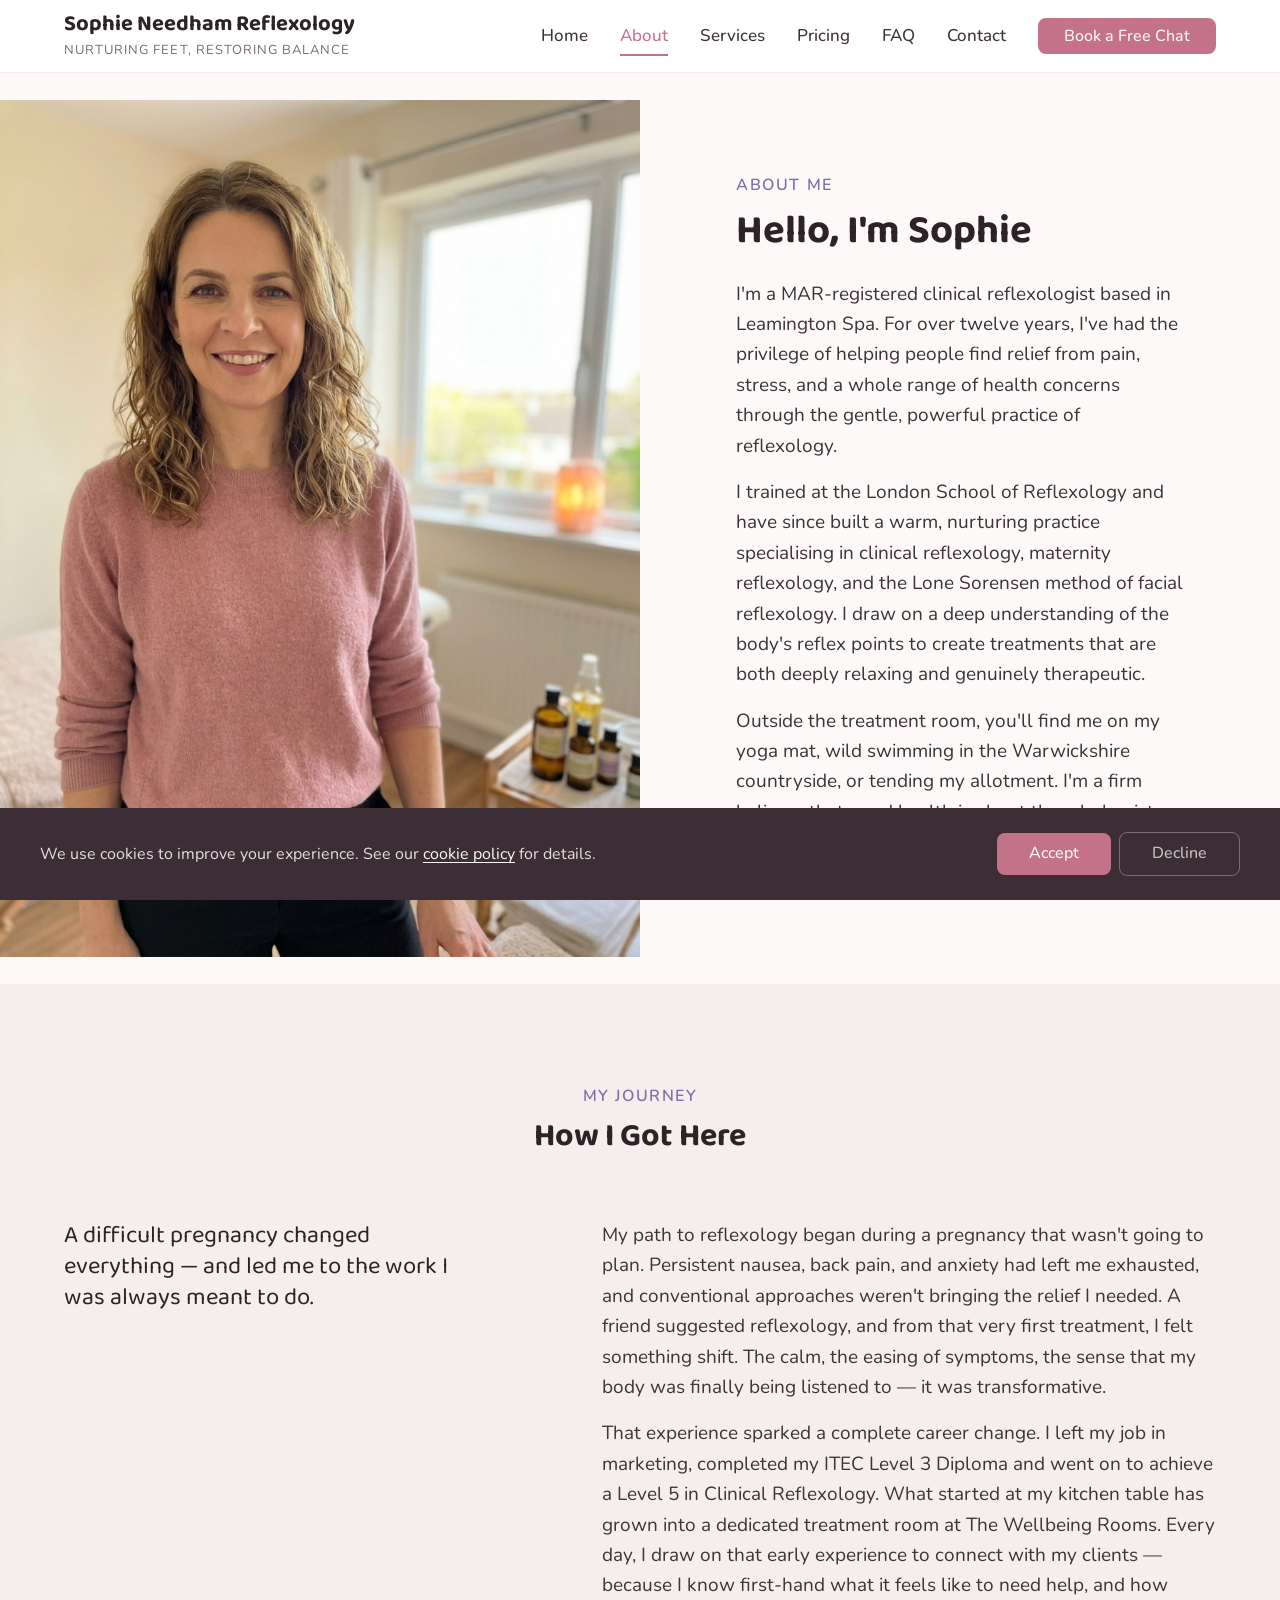
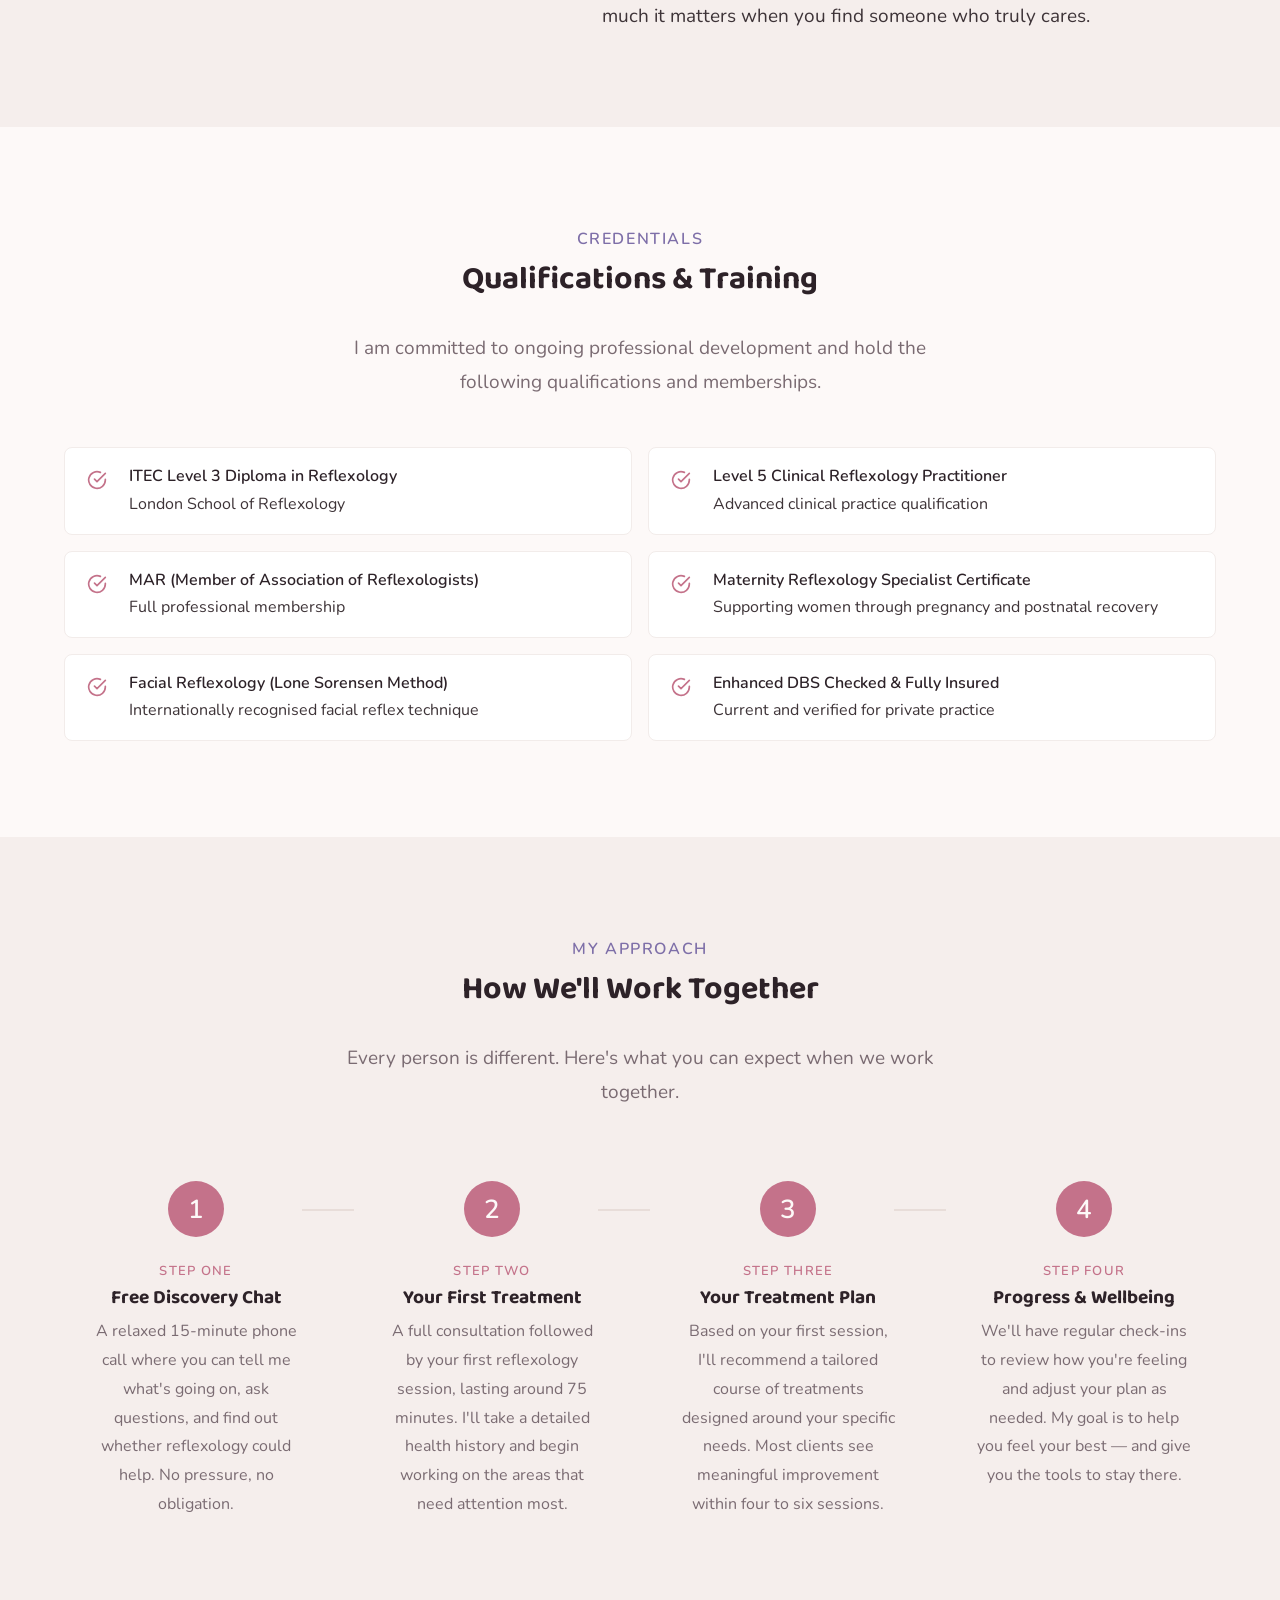
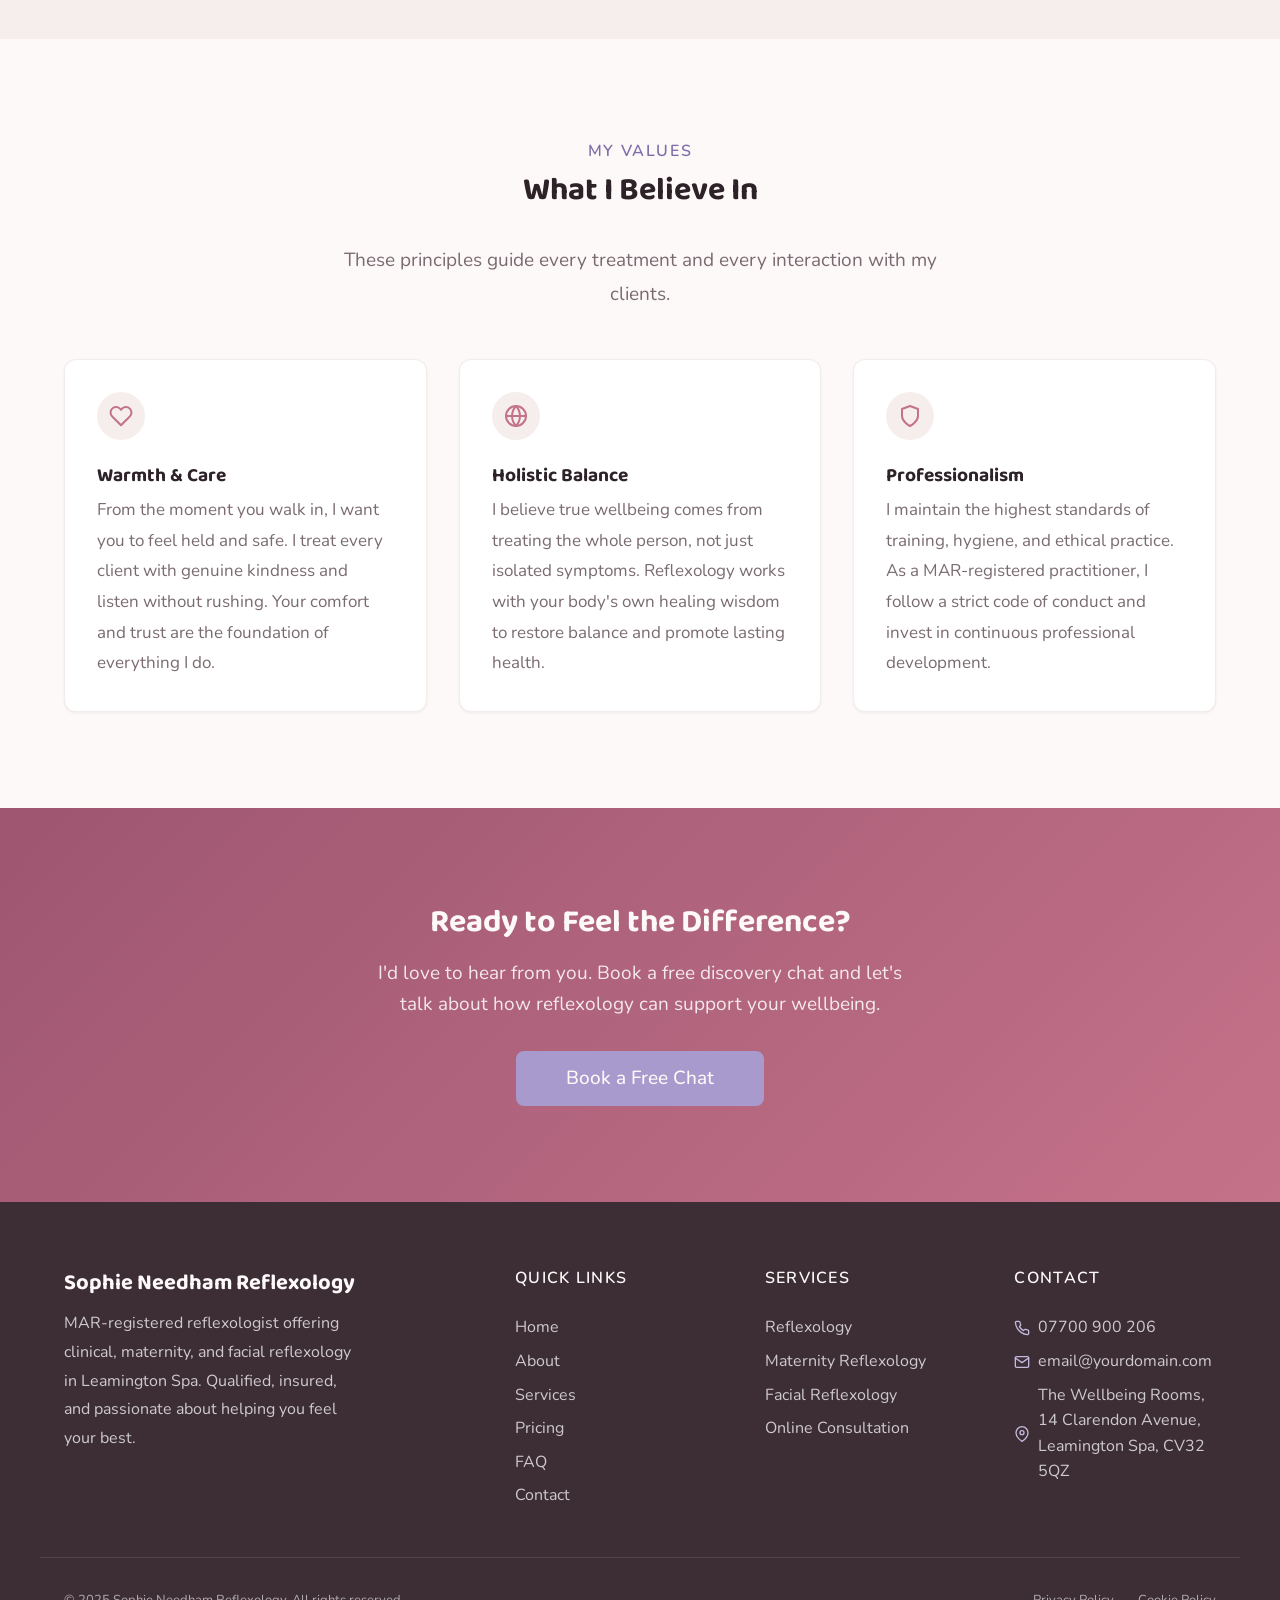
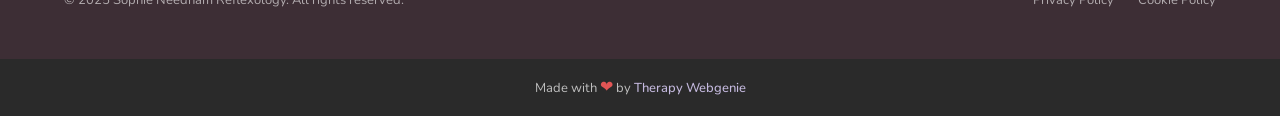
==== commit 37141874: "Add new images and cookie banner decline option - Replace hero image, add 3 grid images - Add home-p" ====
--- a/about.html
+++ b/about.html
@@ -342,7 +342,7 @@
   <div class="cookie-banner" role="dialog" aria-label="Cookie consent">
     <div class="cookie-banner__inner">
       <p class="cookie-banner__text">We use cookies to improve your experience. See our <a href="cookies-policy.html">cookie policy</a> for details.</p>
-      <button class="cookie-banner__accept">Accept</button>
+      <div class="cookie-banner__buttons"><button class="cookie-banner__accept">Accept</button><button class="cookie-banner__decline">Decline</button></div>
     </div>
   </div>
 
--- a/css/components.css
+++ b/css/components.css
@@ -741,6 +741,8 @@
   padding: var(--space-xs) var(--space-md);
   border-radius: var(--radius-full);
   border: 1px solid var(--color-border);
+  text-align: left;
+  white-space: nowrap;
 }
 
 .hero__ticks svg {
@@ -1571,7 +1573,7 @@
 
 .hero--showcase .hero__content {
   order: 1;
-  max-width: 540px;
+  max-width: 600px;
   padding: 40px;
   border-radius: 20px;
   backdrop-filter: blur(6px);
@@ -1584,7 +1586,7 @@
 }
 
 .hero--showcase .hero__ticks {
-  flex-wrap: nowrap;
+  margin-bottom: 0;
 }
 
 /* --- Dark card (default) --- */
@@ -1607,15 +1609,10 @@
 
 .hero--showcase-dark .hero__ticks li {
   color: rgba(255, 255, 255, 0.9);
-  background-color: rgba(255, 255, 255, 0.1);
-  border-color: rgba(255, 255, 255, 0.2);
-}
-
-/* Left/right cards: strip pill bg/border to keep card compact */
-.hero--showcase-dark:not(.hero--showcase-center) .hero__ticks li {
   background: none;
   border: none;
-  padding: 0;
+  padding: var(--space-xs) 0;
+  border-radius: 0;
 }
 
 .hero--showcase-dark .hero__ticks svg {
@@ -1663,15 +1660,10 @@
 
 .hero--showcase-light .hero__ticks li {
   color: var(--color-text);
-  background-color: rgba(0, 0, 0, 0.06);
-  border-color: rgba(0, 0, 0, 0.1);
-}
-
-/* Left/right cards: strip pill bg/border to keep card compact */
-.hero--showcase-light:not(.hero--showcase-center) .hero__ticks li {
   background: none;
   border: none;
-  padding: 0;
+  padding: var(--space-xs) 0;
+  border-radius: 0;
 }
 
 .hero--showcase-light .hero__ticks svg {
@@ -1762,6 +1754,12 @@
   .hero--showcase .hero__content {
     max-width: 100%;
     padding: 28px;
+  }
+
+  /* Card is full-width on mobile — buttons and ticks can wrap */
+  .hero--showcase .hero__actions,
+  .hero--showcase .hero__ticks {
+    flex-wrap: wrap;
   }
 
   /* Reset alignment on mobile — always left-aligned full-width */
@@ -1863,6 +1861,20 @@
 
 .nav--transparent-dark .nav__toggle {
   border-color: rgba(255, 255, 255, 0.3);
+}
+
+/* Mobile menu resets — overlay has a white background, so restore dark text */
+.nav--transparent-dark .nav__mobile .nav__link {
+  color: var(--color-text);
+}
+
+.nav--transparent-dark .nav__mobile .nav__link:hover,
+.nav--transparent-dark .nav__mobile .nav__link--active {
+  color: var(--color-primary);
+}
+
+.nav--transparent-dark .nav__mobile .nav__toggle-bar {
+  background-color: var(--color-text);
 }
 
 /* Two-tier dark */
@@ -3694,6 +3706,7 @@
 .icon-box--left {
   text-align: left;
   display: flex;
+  align-items: center;
   gap: var(--space-lg);
 }
 
@@ -4711,7 +4724,7 @@
 }
 
 .comparison__card h3 {
-  font-size: var(--text-md);
+  font-size: var(--text-xl);
   margin-bottom: var(--space-lg);
 }
 
@@ -5039,11 +5052,15 @@
   width: 24px;
   height: 24px;
   color: var(--color-primary);
-  transition: transform var(--transition-base);
-}
-
-.accordion__item--open .accordion__icon {
-  transform: rotate(45deg);
+}
+
+.accordion__icon-vertical {
+  transition: transform var(--transition-base), opacity var(--transition-base);
+}
+
+.accordion__item--open .accordion__icon-vertical {
+  transform: scaleY(0);
+  opacity: 0;
 }
 
 .accordion__content {
@@ -5181,12 +5198,13 @@
    ============================================= */
 .comparison-table {
   width: 100%;
-  border-collapse: collapse;
+  border-collapse: separate;
+  border-spacing: 0;
   background-color: var(--color-surface);
   border-radius: var(--radius-lg);
   overflow: hidden;
   box-shadow: var(--shadow-sm);
-  border: 1px solid var(--color-border-light);
+  border: 2px solid #ccc;
 }
 
 .comparison-table thead th {
@@ -5197,7 +5215,12 @@
   font-weight: var(--font-weight-bold);
   color: var(--color-text-heading);
   text-align: center;
-  border-bottom: 2px solid var(--color-border);
+  border-bottom: 2px solid #ccc;
+  border-right: 1px solid var(--color-border-light);
+}
+
+.comparison-table thead th:last-child {
+  border-right: none;
 }
 
 .comparison-table thead th:first-child {
@@ -5209,7 +5232,12 @@
   font-size: var(--text-sm);
   color: var(--color-text);
   border-bottom: 1px solid var(--color-border-light);
+  border-right: 1px solid var(--color-border-light);
   text-align: center;
+}
+
+.comparison-table tbody td:last-child {
+  border-right: none;
 }
 
 .comparison-table tbody td:first-child {
@@ -5702,6 +5730,64 @@
   background: rgba(255, 255, 255, 0.25);
 }
 
+/* =============================================
+   VIDEO EMBED
+   Responsive 16:9 wrapper for iframe videos.
+   ============================================= */
+.video-embed {
+  position: relative;
+  padding-bottom: 56.25%;
+  height: 0;
+  overflow: hidden;
+  border-radius: var(--radius-lg);
+  box-shadow: var(--shadow-md);
+}
+
+.video-embed iframe {
+  position: absolute;
+  top: 0;
+  left: 0;
+  width: 100%;
+  height: 100%;
+  border: 0;
+  border-radius: var(--radius-lg);
+}
+
+/* =============================================
+   VIDEO SPLIT
+   Optional centered header across both columns,
+   then text left + video right. Stacks on mobile.
+   ============================================= */
+.video-split {
+  display: grid;
+  grid-template-columns: 1fr;
+  gap: var(--space-2xl);
+  align-items: center;
+}
+
+.video-split__header {
+  text-align: center;
+}
+
+.video-split__header h2 {
+  margin-bottom: var(--space-sm);
+}
+
+.video-split__content p {
+  color: var(--color-text-light);
+  line-height: var(--line-height-relaxed);
+}
+
+@media (min-width: 768px) {
+  .video-split {
+    grid-template-columns: 1fr 1fr;
+  }
+
+  .video-split__header {
+    grid-column: 1 / -1;
+  }
+}
+
 /* --- Back to Top --- */
 .back-to-top {
   position: fixed;
@@ -5972,6 +6058,7 @@
   font-size: var(--text-sm);
   line-height: var(--line-height-relaxed);
   color: rgba(255, 255, 255, 0.85);
+  margin-bottom: 0;
 }
 
 .cookie-banner__text a {
@@ -5995,6 +6082,30 @@
 
 .cookie-banner__accept:hover {
   background: var(--color-primary-dark);
+}
+
+.cookie-banner__decline {
+  background: transparent;
+  color: rgba(255, 255, 255, 0.7);
+  padding: var(--space-sm) var(--space-xl);
+  border-radius: var(--radius-md);
+  font-size: var(--text-sm);
+  font-weight: var(--font-weight-medium);
+  cursor: pointer;
+  border: 1px solid rgba(255, 255, 255, 0.3);
+  white-space: nowrap;
+  transition: color var(--transition-fast), border-color var(--transition-fast);
+}
+
+.cookie-banner__decline:hover {
+  color: var(--color-text-inverse);
+  border-color: rgba(255, 255, 255, 0.6);
+}
+
+.cookie-banner__buttons {
+  display: flex;
+  gap: var(--space-sm);
+  align-items: center;
 }
 
 @media (min-width: 768px) {
--- a/css/theme.css
+++ b/css/theme.css
@@ -10,9 +10,9 @@
 /* --- Theme Variables --- */
 :root {
   /* Colour Palette */
-  --color-primary: #B07D8E;
-  --color-primary-light: #C9A0AE;
-  --color-primary-dark: #8E5F6F;
+  --color-primary: #C4728A;
+  --color-primary-light: #D49AAE;
+  --color-primary-dark: #9E5670;
   --color-secondary: #A89ACD;
   --color-secondary-light: #C4B9DE;
   --color-secondary-dark: #7E6FA8;
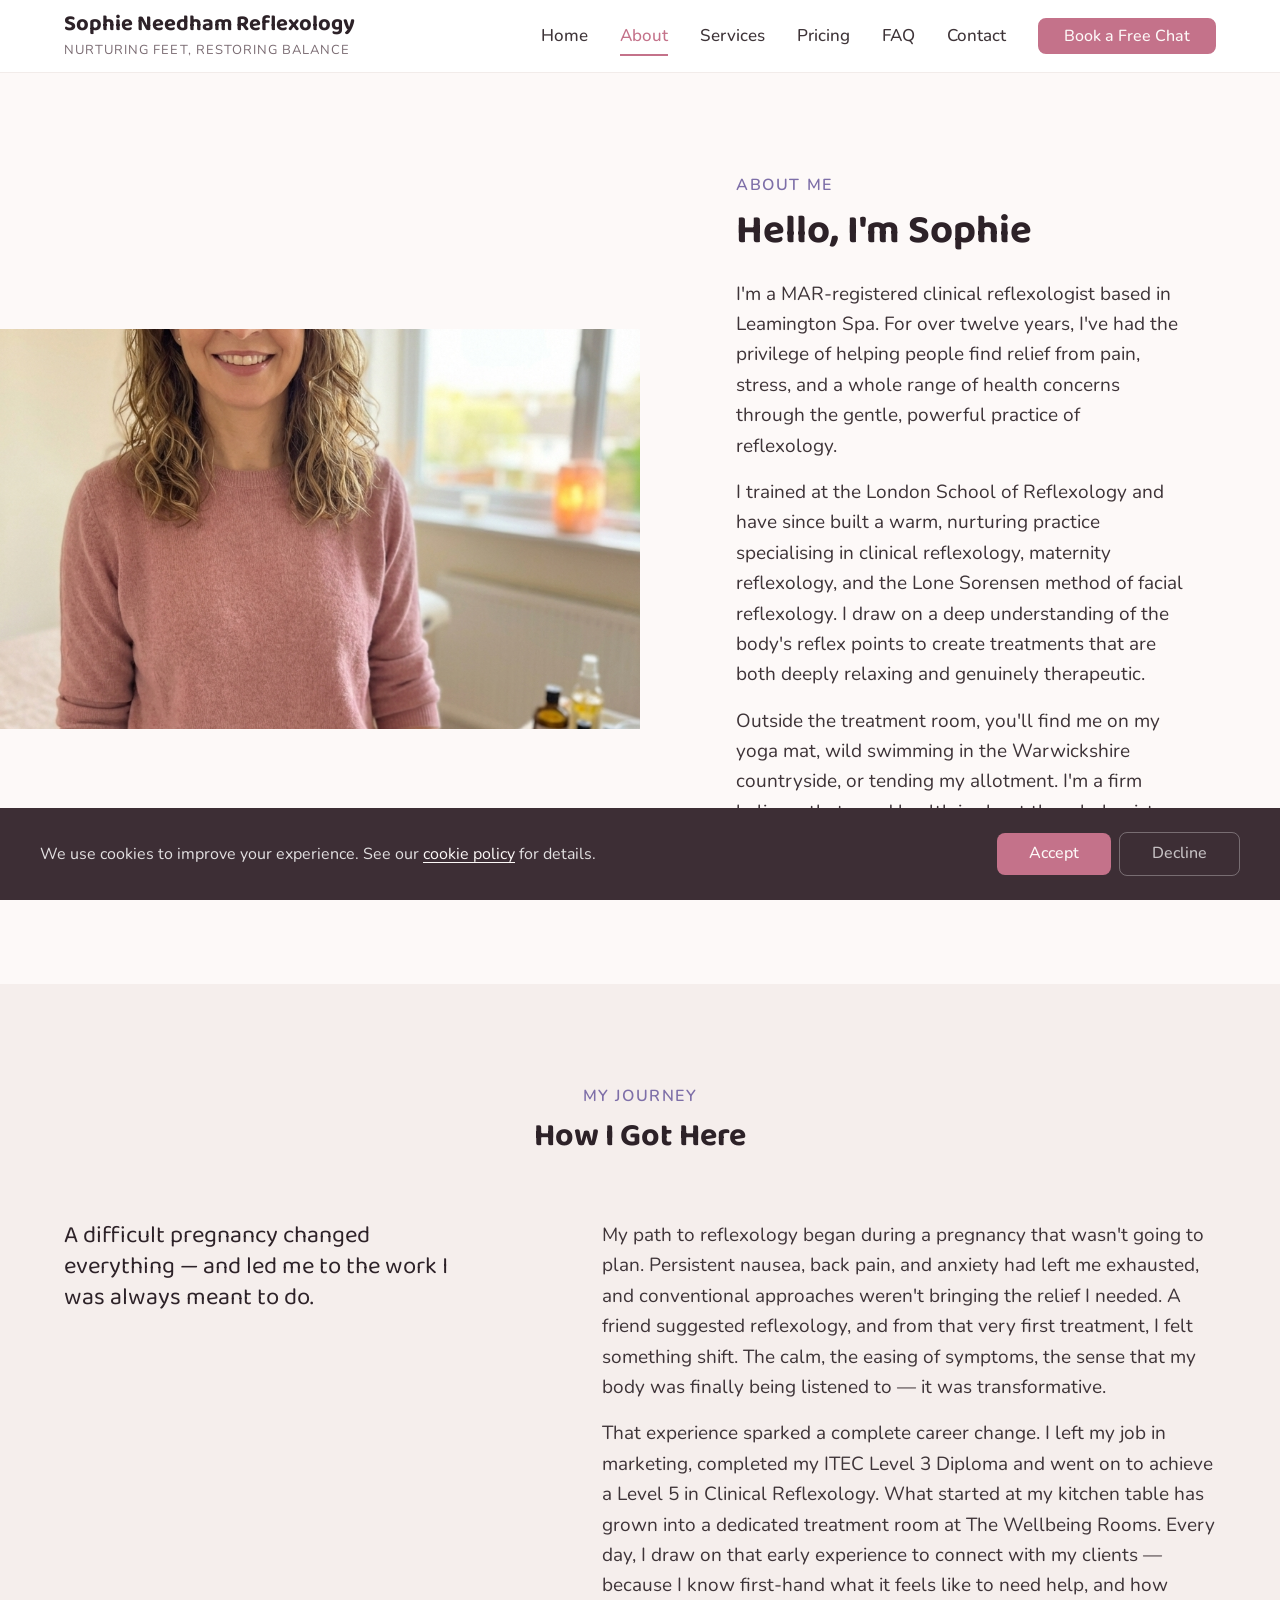
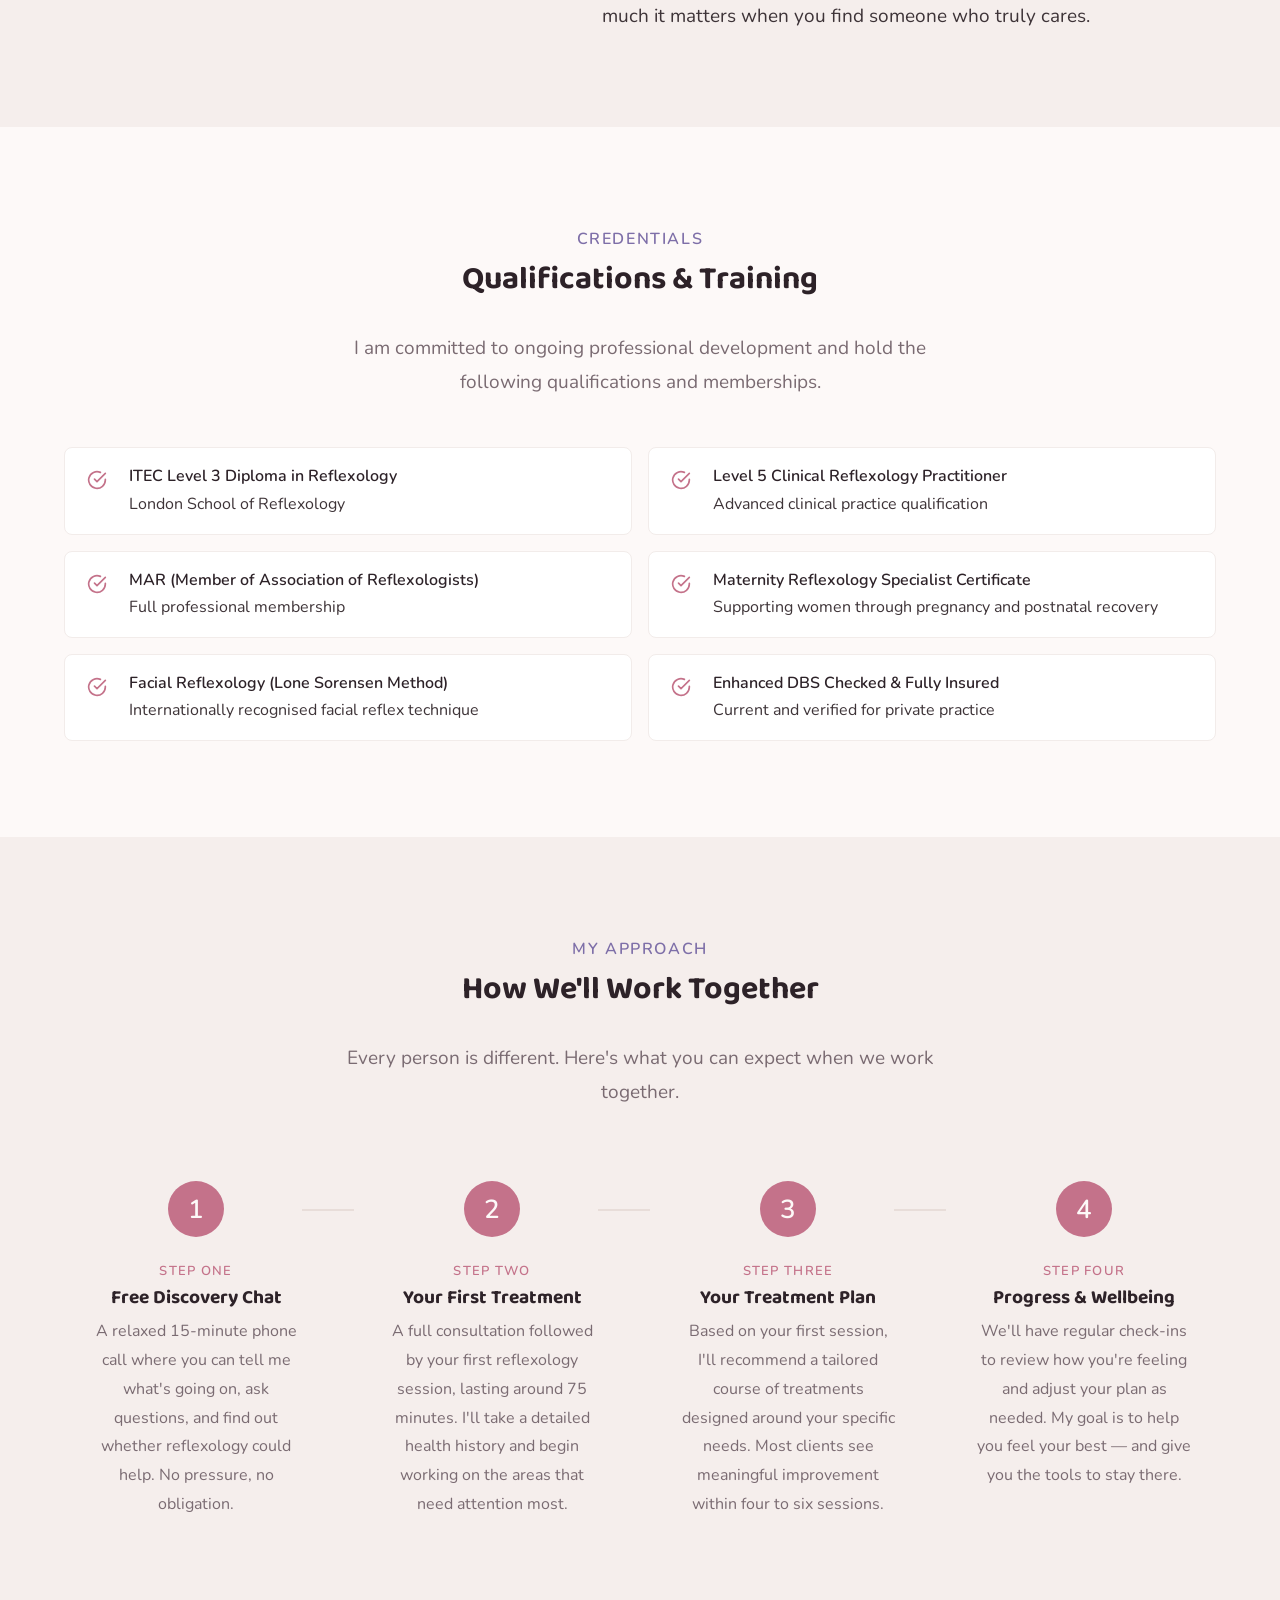
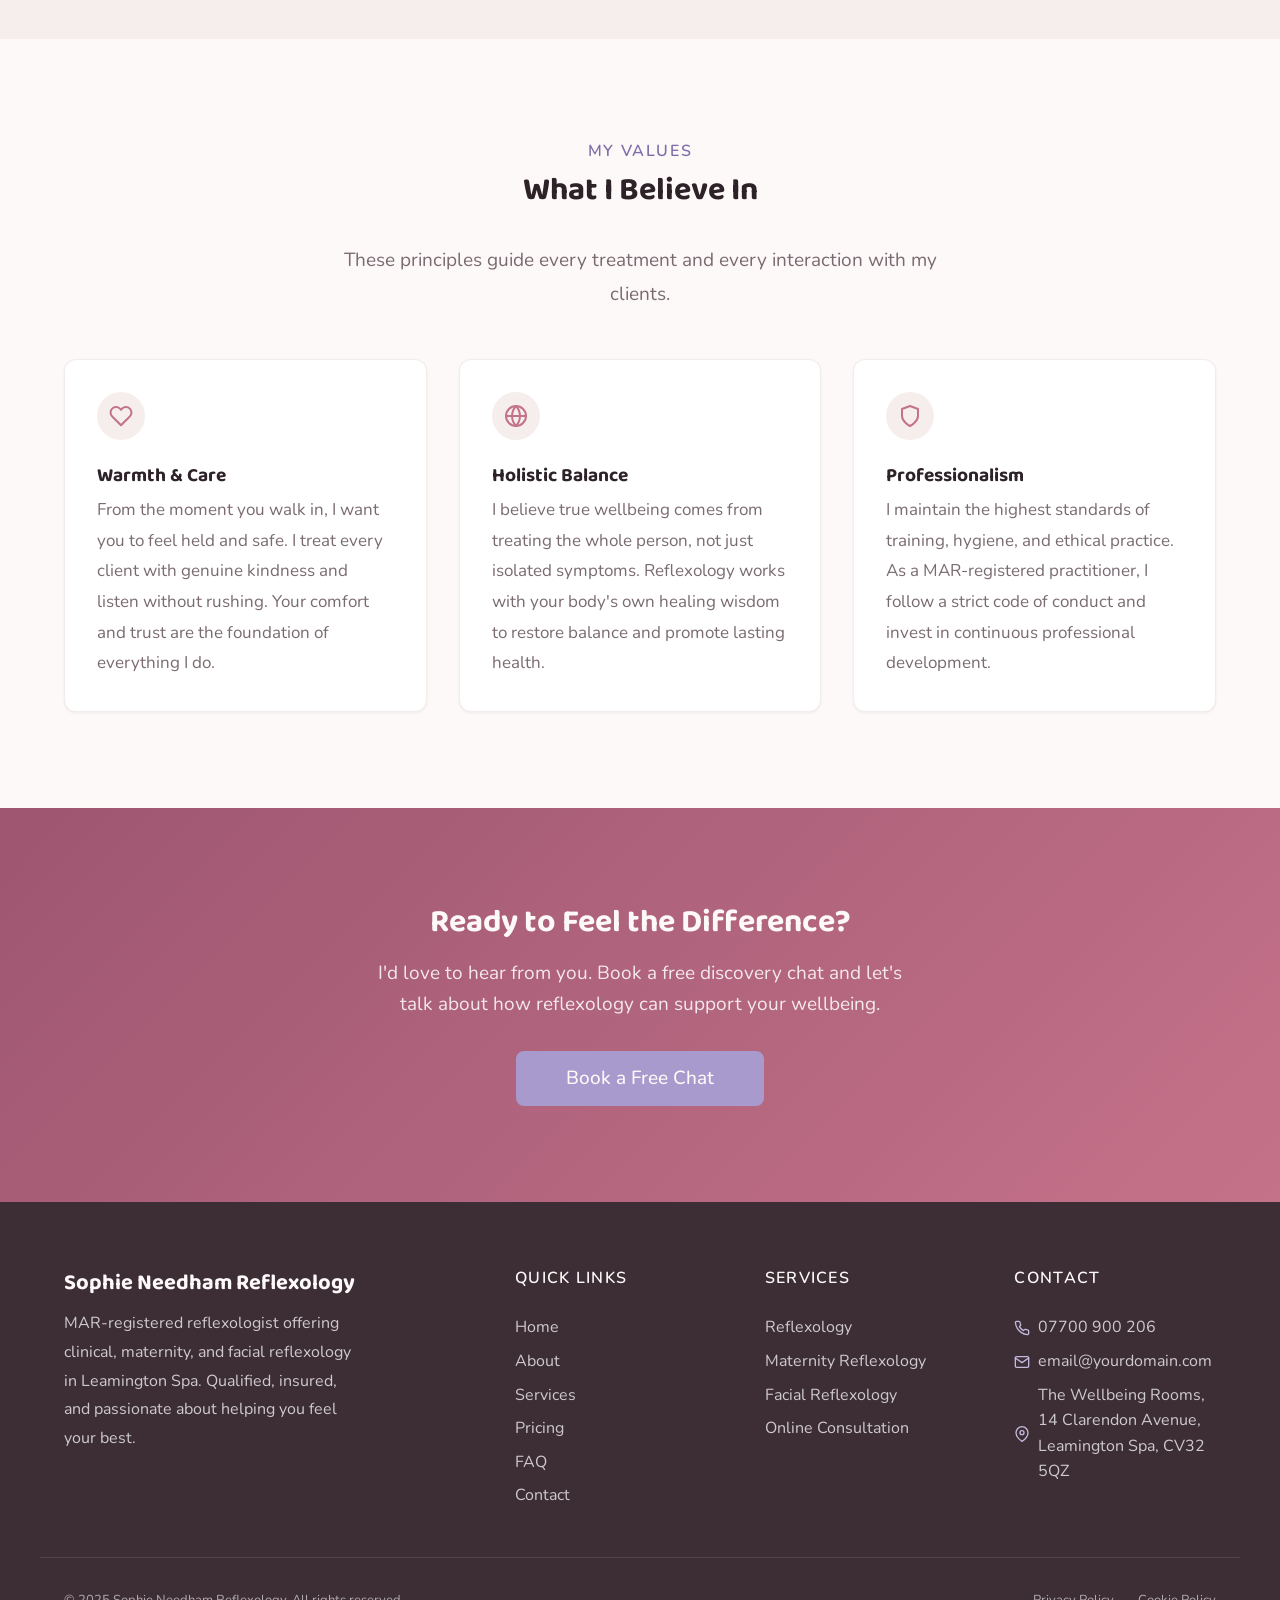
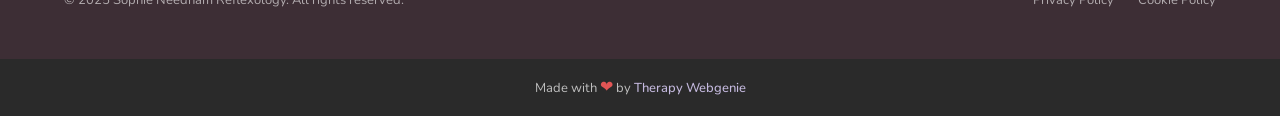
==== commit 5fa8730c: "Switch about page portrait to background-image for full-bleed coverage Co-Authored-By: Claude Opus 4" ====
--- a/about.html
+++ b/about.html
@@ -90,8 +90,7 @@
     <!-- SECTION: about-hero -->
     <section class="about-hero">
       <div class="container about-hero__inner">
-        <div class="about-hero__image-wrap">
-          <img src="images/about-portrait.jpg" alt="Sophie Needham, reflexologist at Sophie Needham Reflexology" class="about-hero__image" width="600" height="800" style="max-height: 100vh;">
+        <div class="about-hero__image-wrap" style="background-image: url('images/about-portrait.jpg');" role="img" aria-label="Sophie Needham, reflexologist at Sophie Needham Reflexology">
         </div>
         <div class="about-hero__content">
           <span class="section-label">About Me</span>
--- a/css/components.css
+++ b/css/components.css
@@ -1046,6 +1046,9 @@
   order: 1;
   width: 100%;
   min-height: 300px;
+  background-size: cover;
+  background-position: center;
+  background-repeat: no-repeat;
 }
 
 .hero--half .hero__image-placeholder,
@@ -1982,6 +1985,15 @@
   align-items: center;
 }
 
+.intro__image-wrap {
+  background-size: cover;
+  background-position: center;
+  background-repeat: no-repeat;
+  border-radius: var(--radius-lg);
+  overflow: hidden;
+  min-height: 400px;
+}
+
 .intro__image {
   width: 100%;
   aspect-ratio: 3 / 4;
@@ -2479,6 +2491,13 @@
 .about-hero h1,
 .about-hero h2 {
   margin-bottom: var(--space-lg);
+}
+
+.about-hero__image-wrap {
+  background-size: cover;
+  background-position: center;
+  background-repeat: no-repeat;
+  min-height: 400px;
 }
 
 .about-hero__image {
@@ -3468,6 +3487,58 @@
   .two-col-text__columns {
     grid-template-columns: 1fr 1fr;
     gap: var(--space-2xl);
+  }
+}
+
+/* =============================================
+   CONTENT: STORY TEXT
+   Centred header spanning full width, then a
+   two-column layout: large pull-quote (left)
+   and regular body text (right).
+   ============================================= */
+.story-text {
+  max-width: var(--container-wide);
+  margin: 0 auto;
+}
+
+.story-text__header {
+  text-align: center;
+  margin-bottom: var(--space-2xl);
+}
+
+.story-text__body {
+  display: grid;
+  grid-template-columns: 1fr;
+  gap: var(--space-xl);
+  align-items: start;
+}
+
+.story-text__quote {
+  font-family: var(--font-heading);
+  font-size: var(--text-xl);
+  font-weight: 400;
+  line-height: 1.4;
+  font-style: italic;
+  color: var(--color-text-heading);
+}
+
+.story-text__content p {
+  color: var(--color-text-light);
+  line-height: var(--line-height-relaxed);
+}
+
+.story-text__content p + p {
+  margin-top: var(--space-md);
+}
+
+@media (min-width: 768px) {
+  .story-text__header {
+    margin-bottom: var(--space-3xl);
+  }
+
+  .story-text__body {
+    grid-template-columns: 1fr 1.5fr;
+    gap: var(--space-3xl);
   }
 }
 
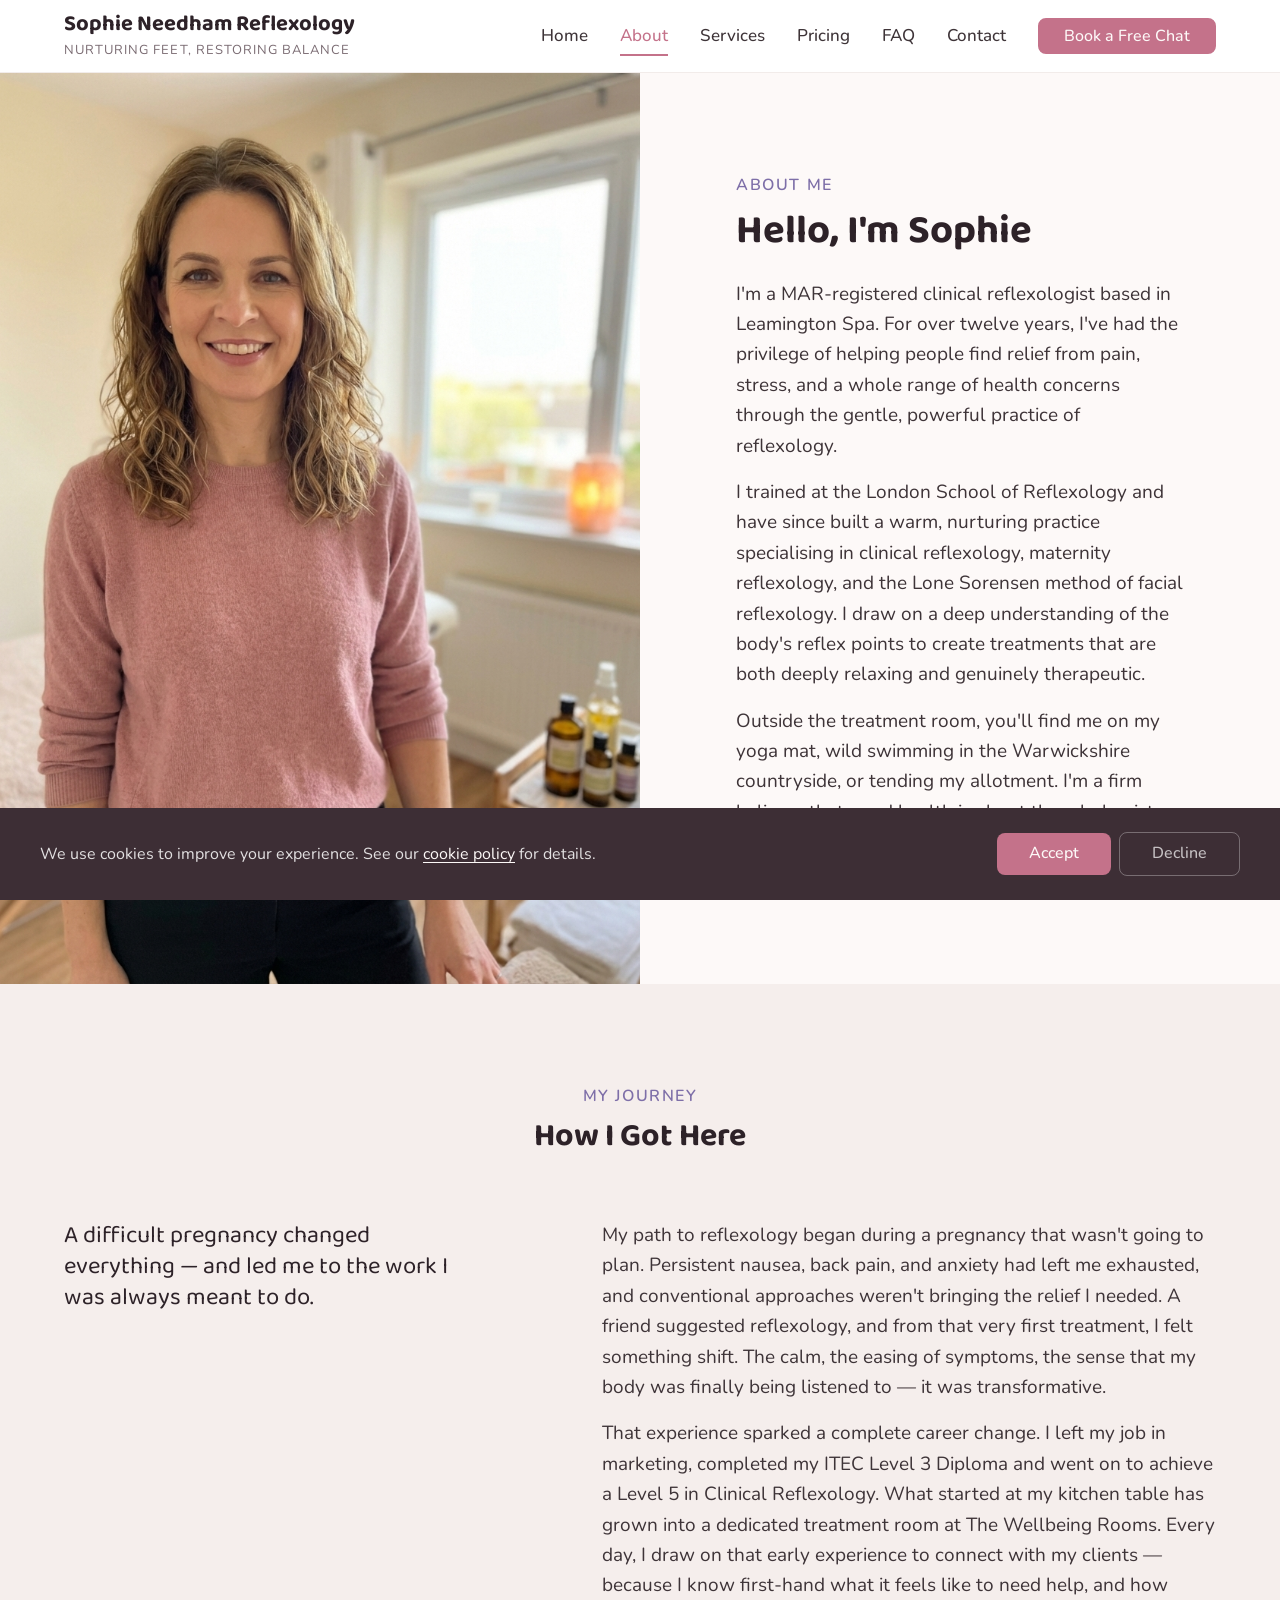
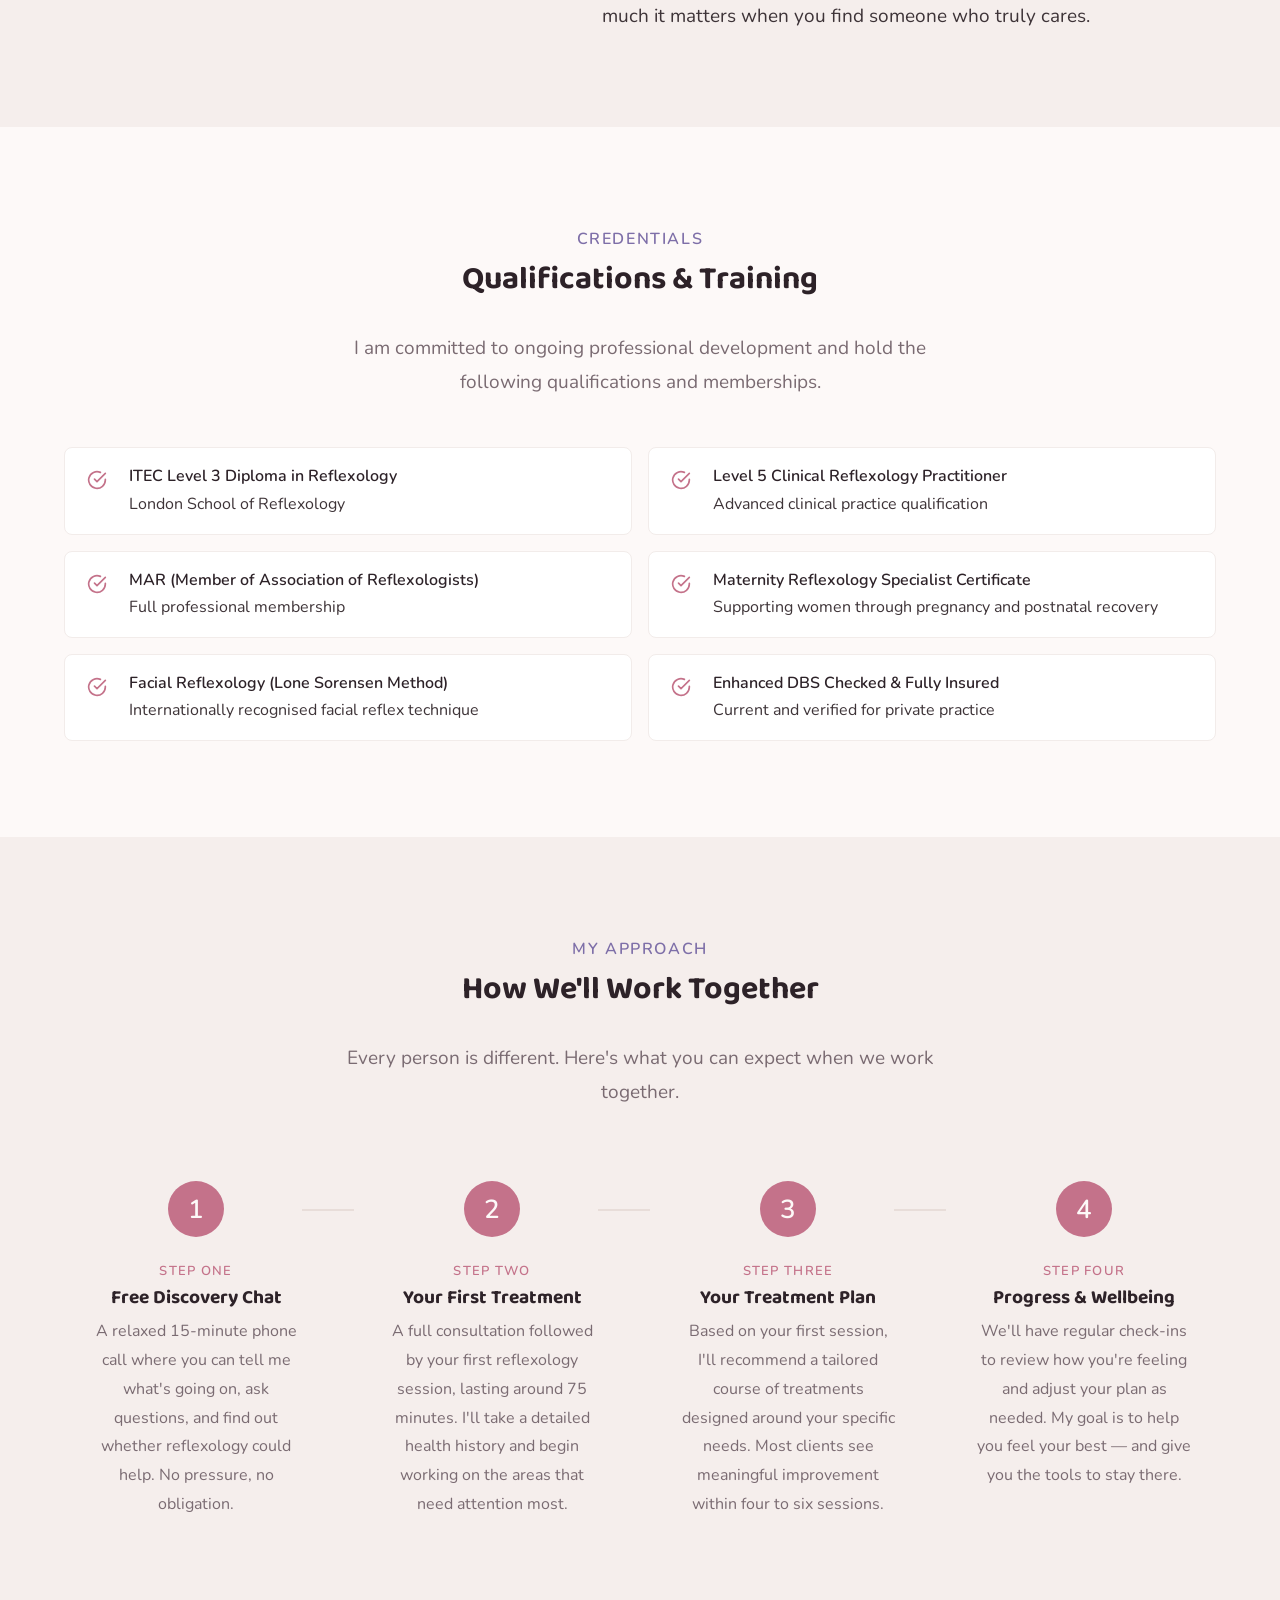
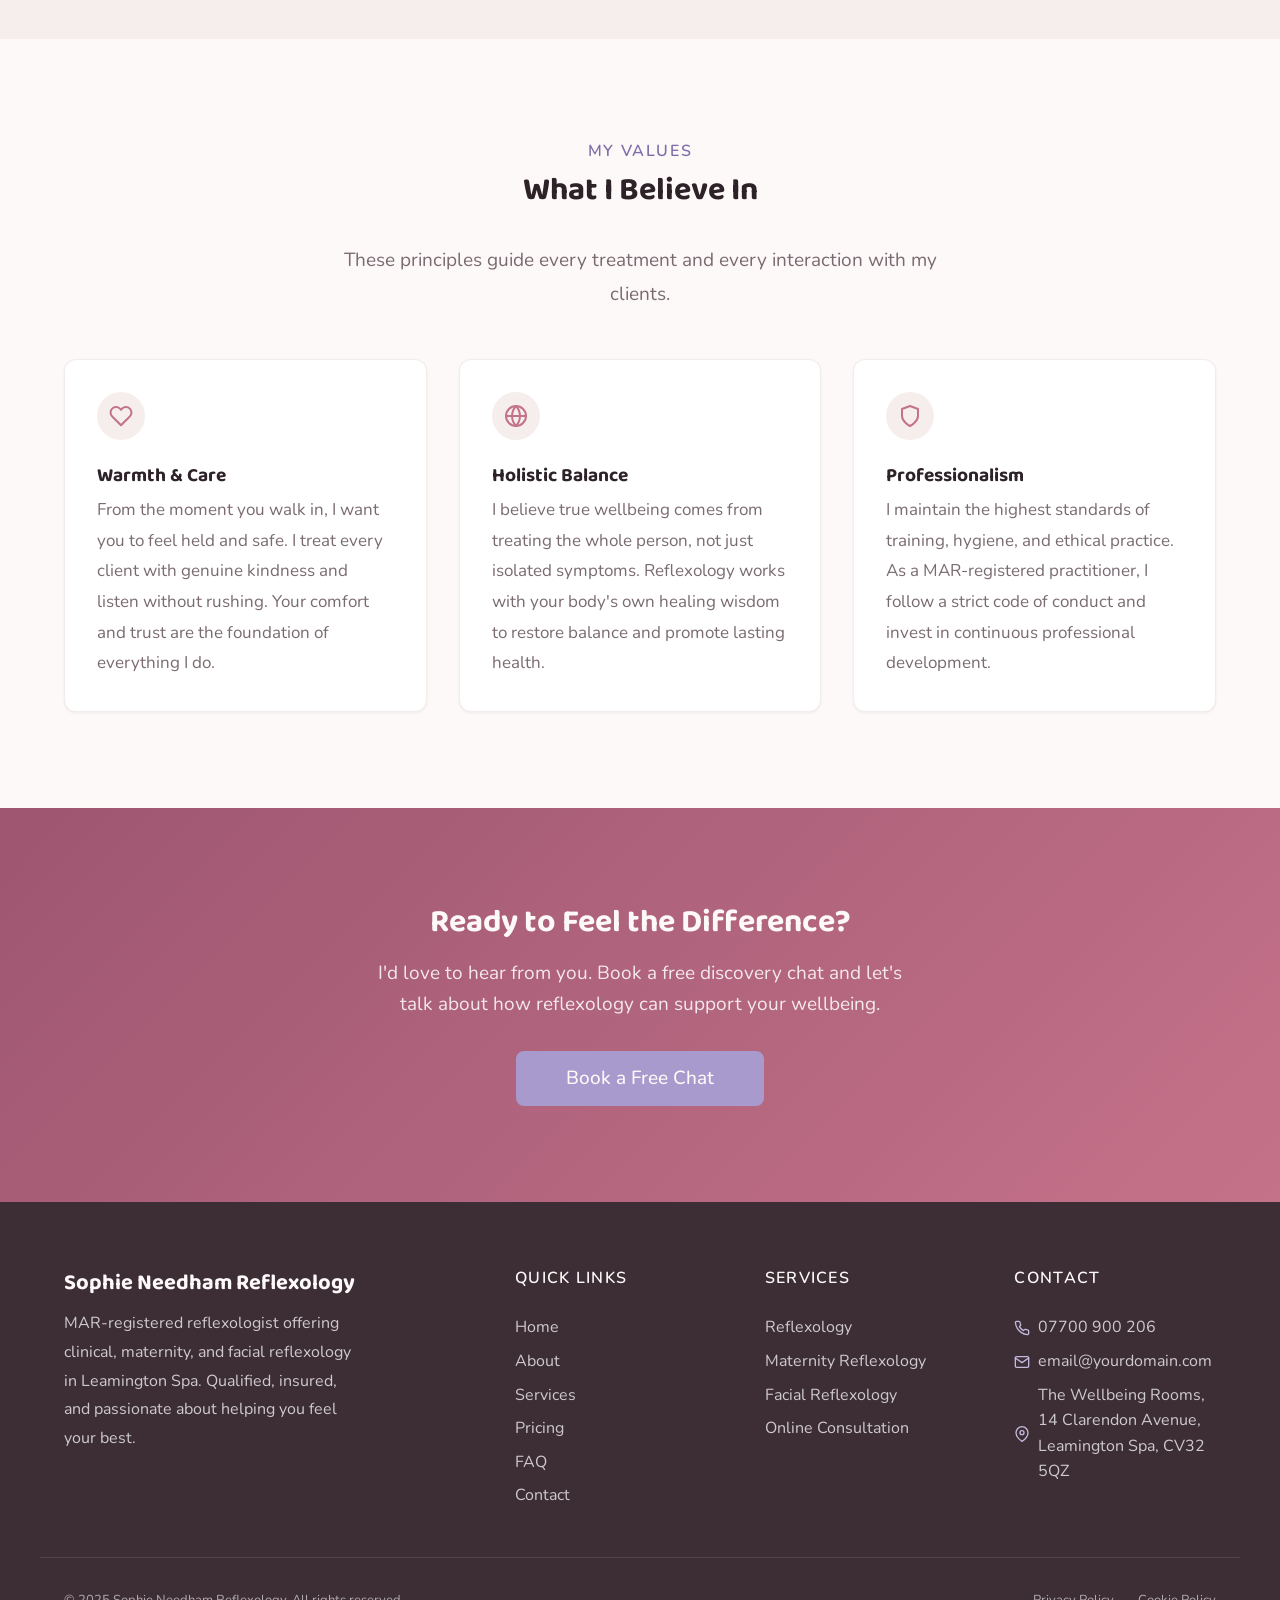
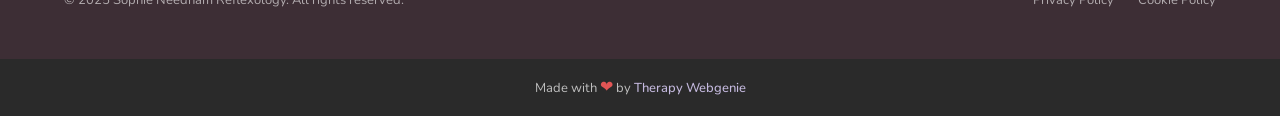
==== commit 6867502f: "Fix about portrait: position center top to show full head Co-Authored-By: Claude Opus 4.6 (1M contex" ====
--- a/about.html
+++ b/about.html
@@ -90,7 +90,7 @@
     <!-- SECTION: about-hero -->
     <section class="about-hero">
       <div class="container about-hero__inner">
-        <div class="about-hero__image-wrap" style="background-image: url('images/about-portrait.jpg');" role="img" aria-label="Sophie Needham, reflexologist at Sophie Needham Reflexology">
+        <div class="about-hero__image-wrap" style="background-image: url('images/about-portrait.jpg'); background-position: center top;" role="img" aria-label="Sophie Needham, reflexologist at Sophie Needham Reflexology">
         </div>
         <div class="about-hero__content">
           <span class="section-label">About Me</span>
--- a/css/components.css
+++ b/css/components.css
@@ -2485,7 +2485,7 @@
   display: grid;
   grid-template-columns: 1fr;
   gap: var(--space-2xl);
-  align-items: center;
+  align-items: stretch;
 }
 
 .about-hero h1,
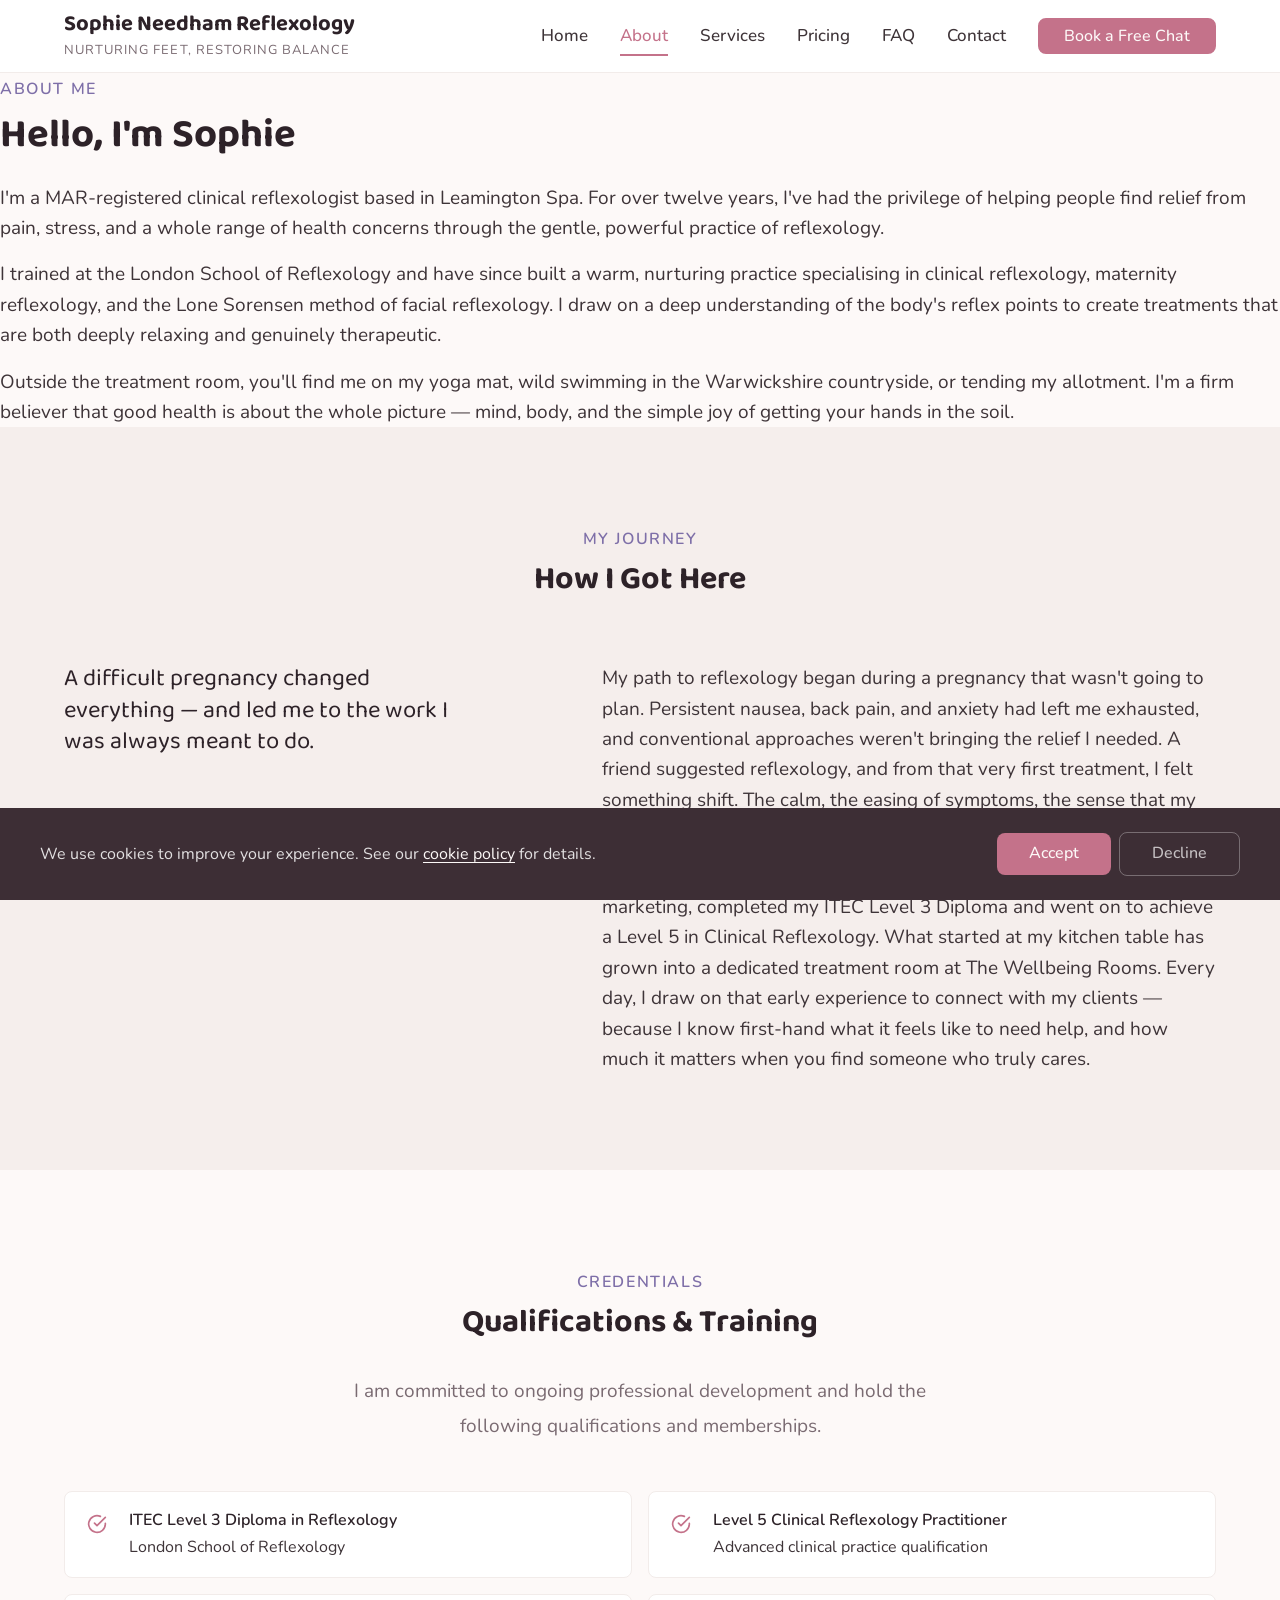
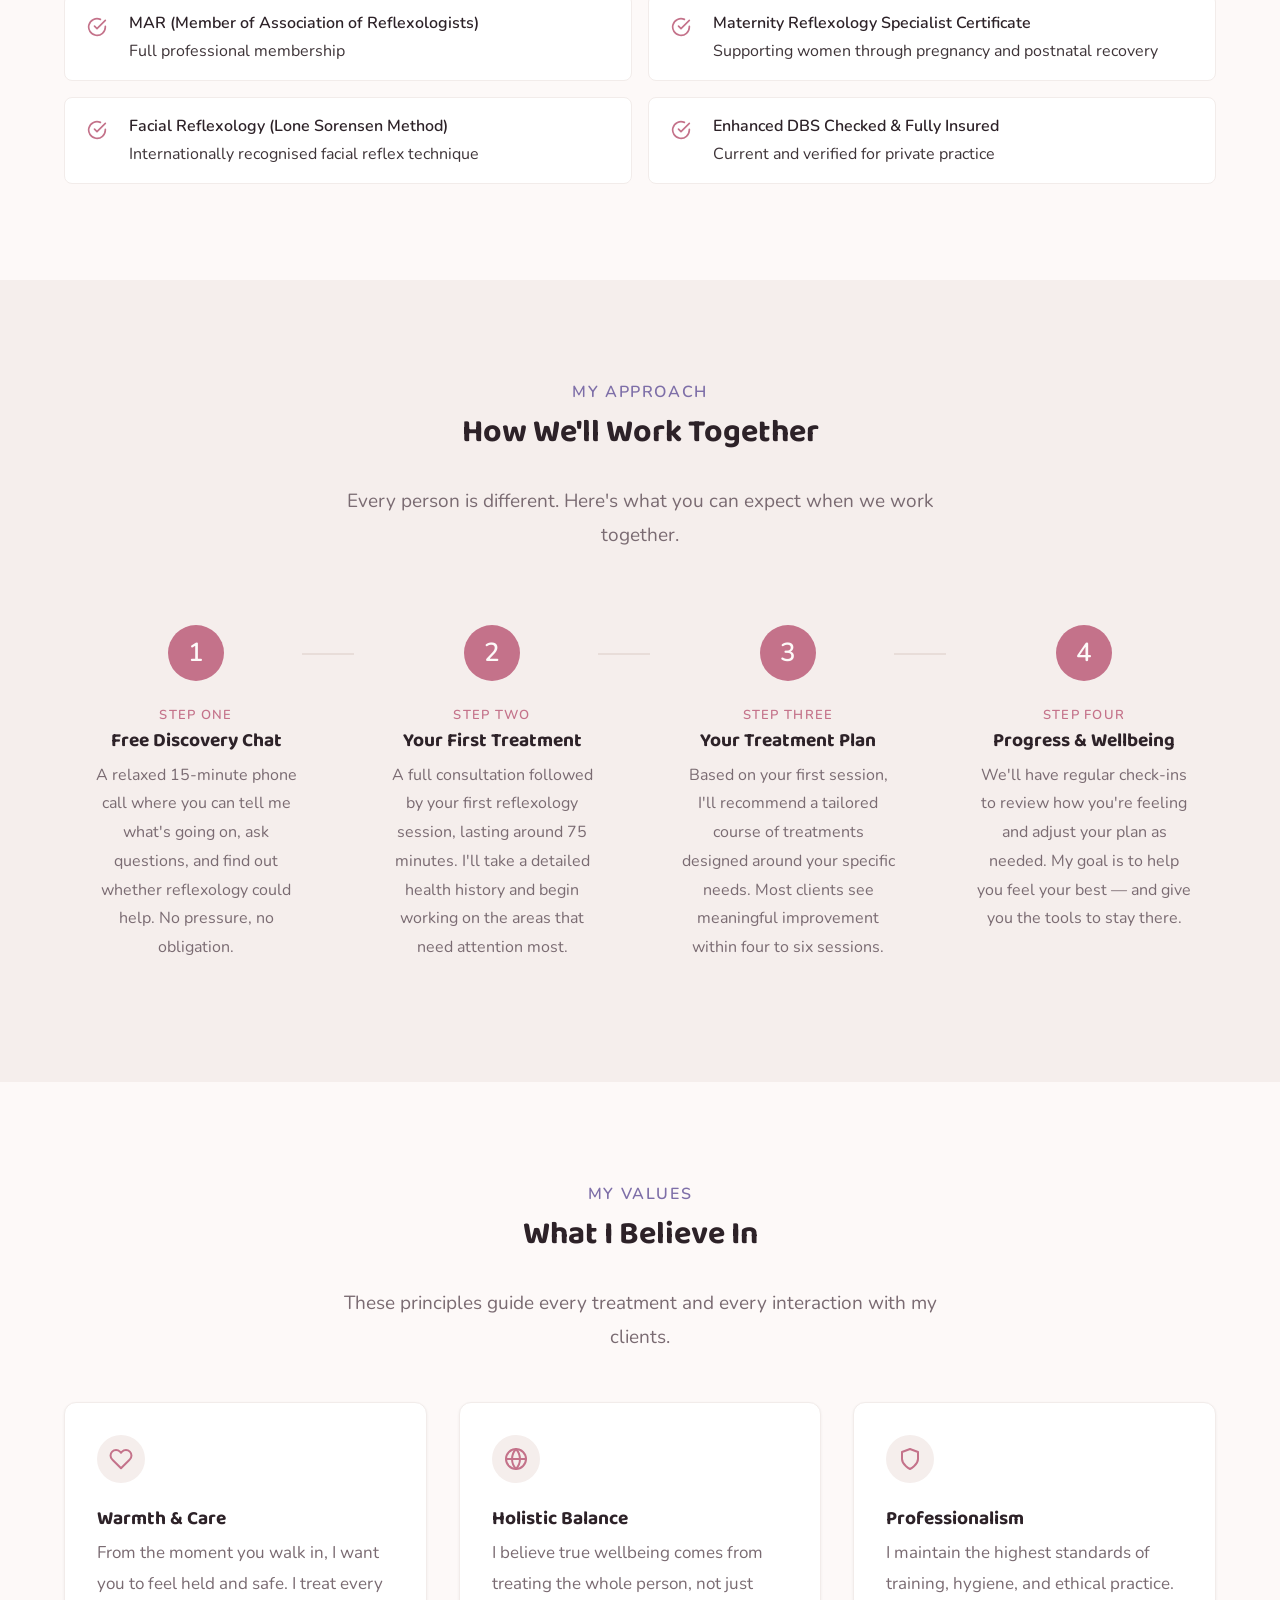
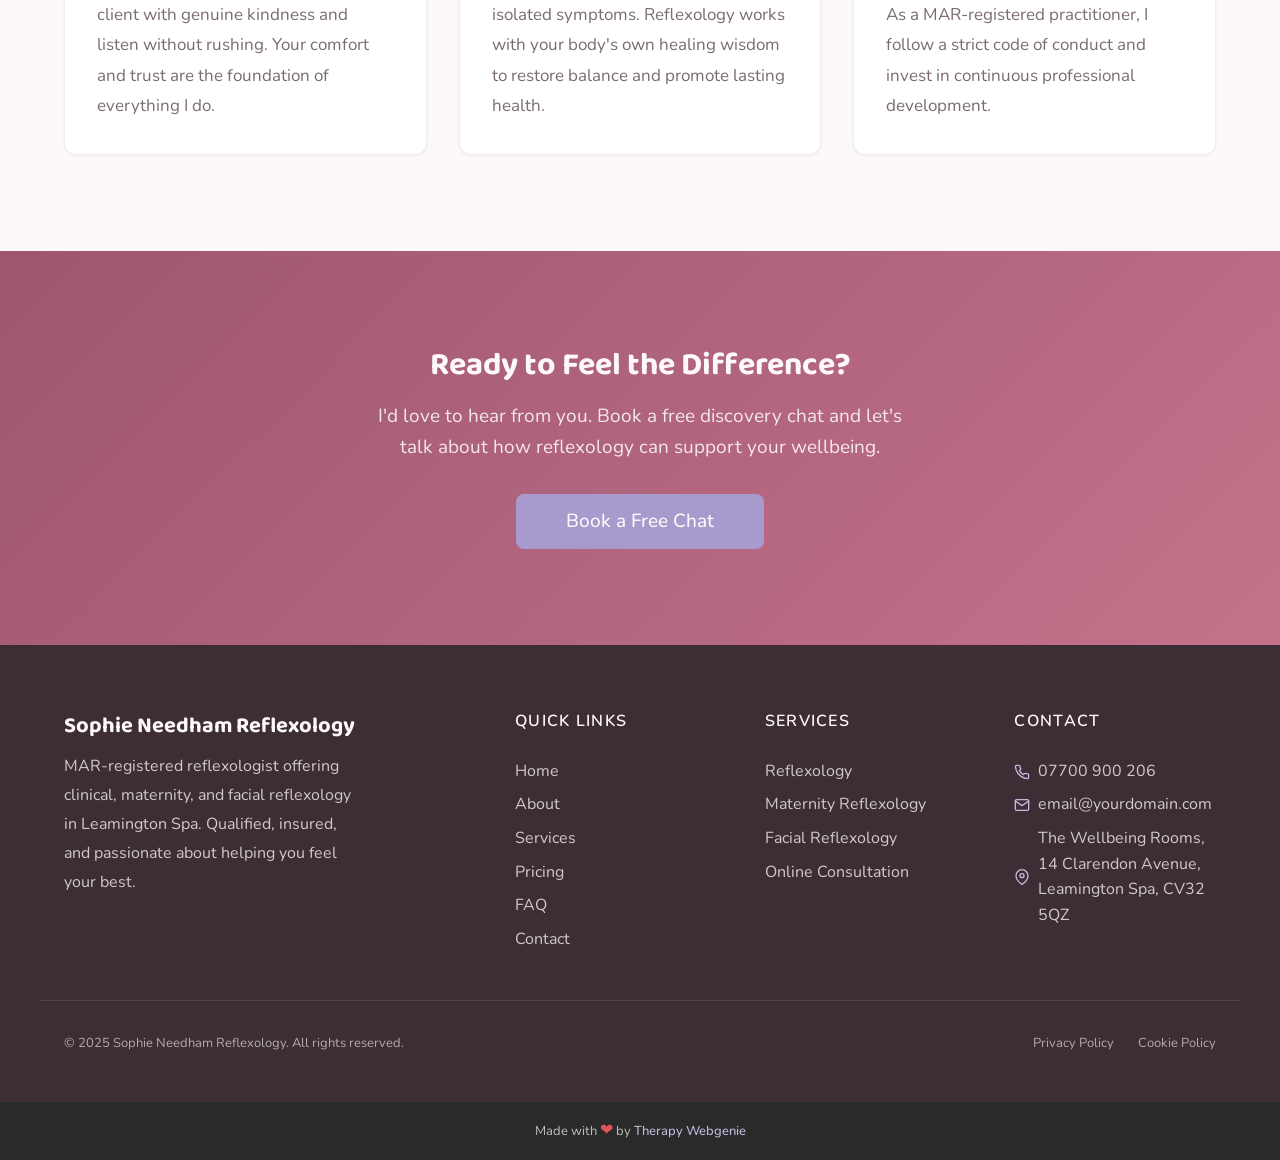
==== commit 7d1b9f60: "Change about page top section from about-hero to about-split-third Co-Authored-By: Claude Opus 4.6 (" ====
--- a/about.html
+++ b/about.html
@@ -89,8 +89,8 @@
 
     <!-- SECTION: about-hero -->
     <section class="about-hero">
-      <div class="container about-hero__inner">
-        <div class="about-hero__image-wrap" style="background-image: url('images/about-portrait.jpg'); background-position: center top;" role="img" aria-label="Sophie Needham, reflexologist at Sophie Needham Reflexology">
+      <div class="container about-split-third__inner">
+        <div class="about-split-third__image-wrap" style="background-image: url('images/about-portrait.jpg'); background-position: center top;" role="img" aria-label="Sophie Needham, reflexologist at Sophie Needham Reflexology">
         </div>
         <div class="about-hero__content">
           <span class="section-label">About Me</span>
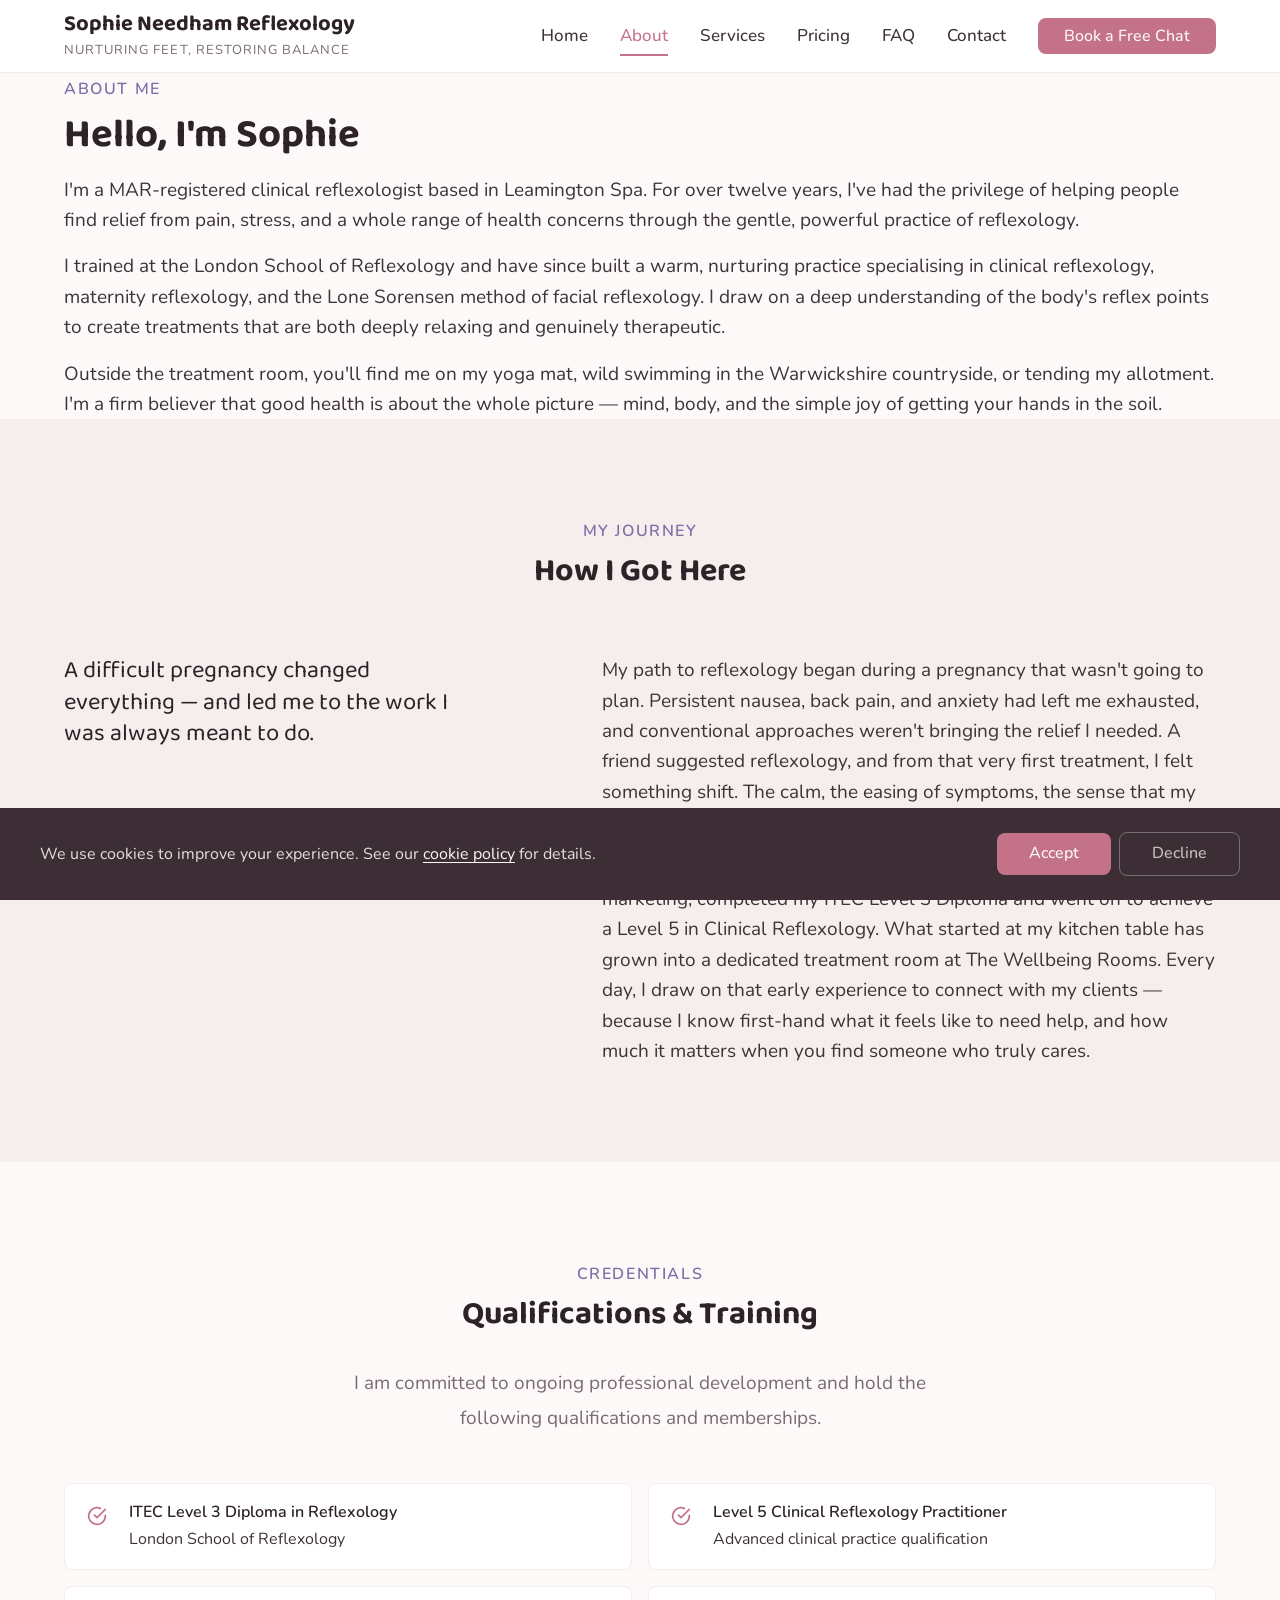
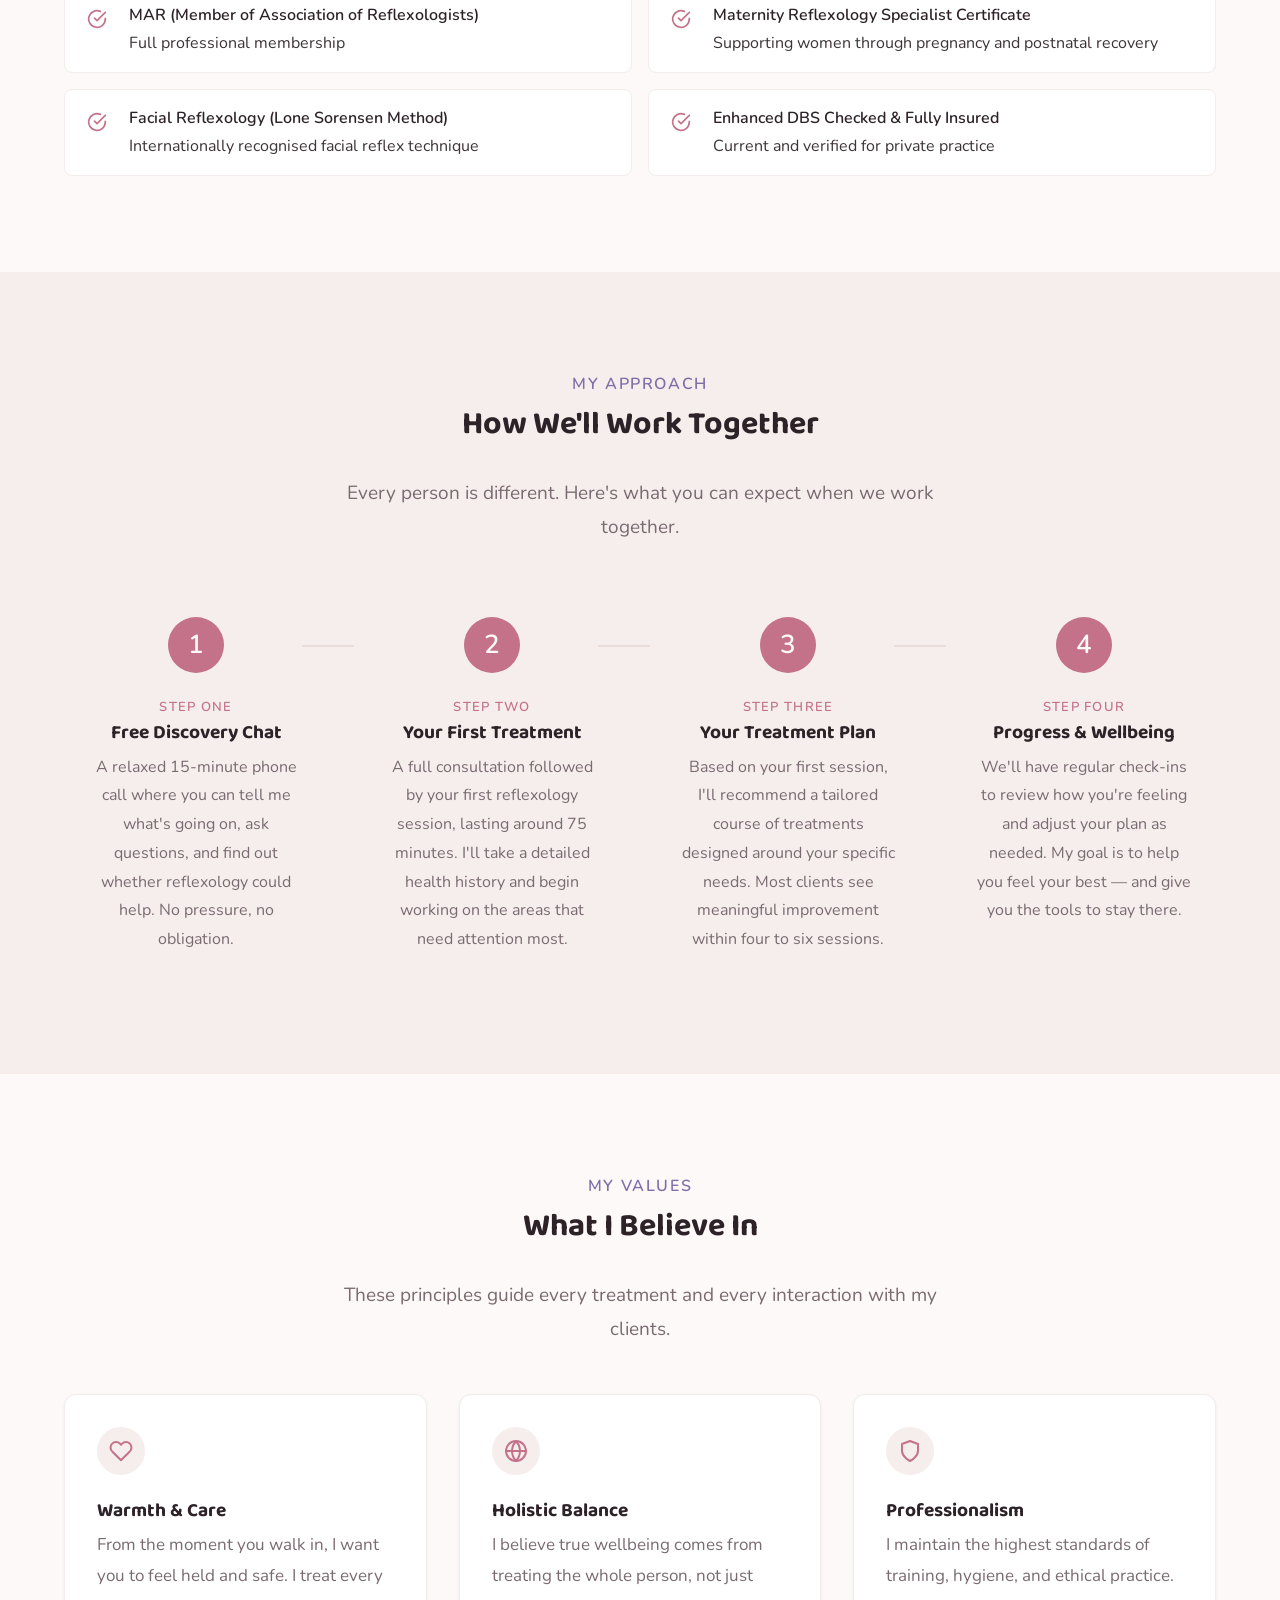
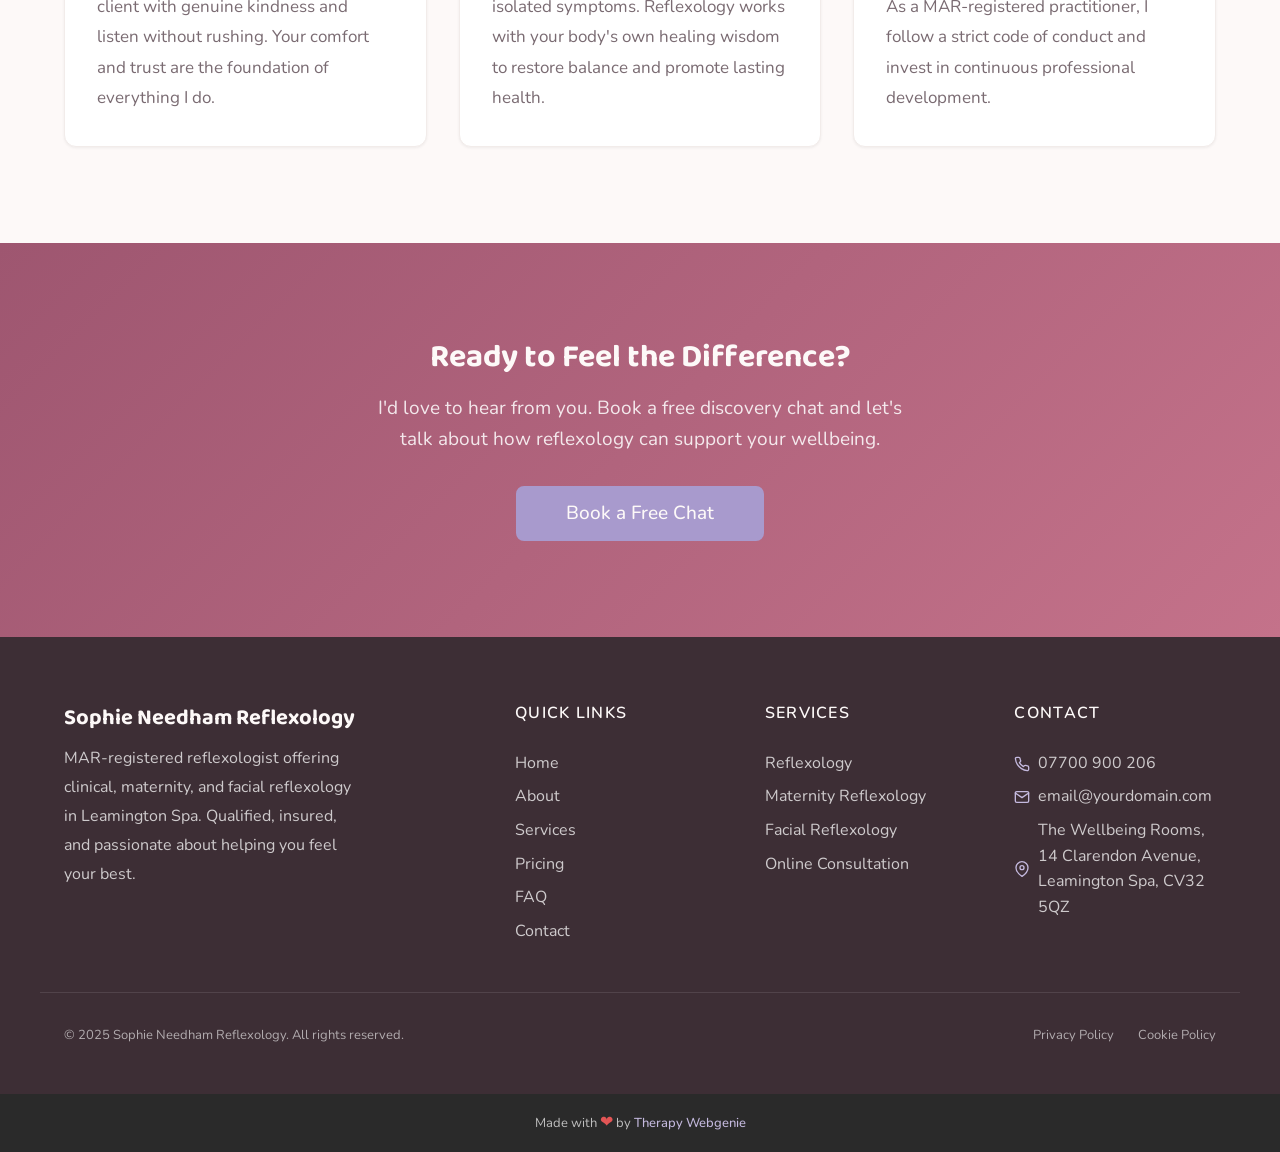
==== commit c431b4f6: "Fix about-split-third: update section wrapper and text content classes Co-Authored-By: Claude Opus 4" ====
--- a/about.html
+++ b/about.html
@@ -88,11 +88,11 @@
   <main id="main">
 
     <!-- SECTION: about-hero -->
-    <section class="about-hero">
+    <section class="about-split-third">
       <div class="container about-split-third__inner">
         <div class="about-split-third__image-wrap" style="background-image: url('images/about-portrait.jpg'); background-position: center top;" role="img" aria-label="Sophie Needham, reflexologist at Sophie Needham Reflexology">
         </div>
-        <div class="about-hero__content">
+        <div class="about-split-third__text">
           <span class="section-label">About Me</span>
           <h1>Hello, I'm Sophie</h1>
           <p>I'm a MAR-registered clinical reflexologist based in Leamington Spa. For over twelve years, I've had the privilege of helping people find relief from pain, stress, and a whole range of health concerns through the gentle, powerful practice of reflexology.</p>
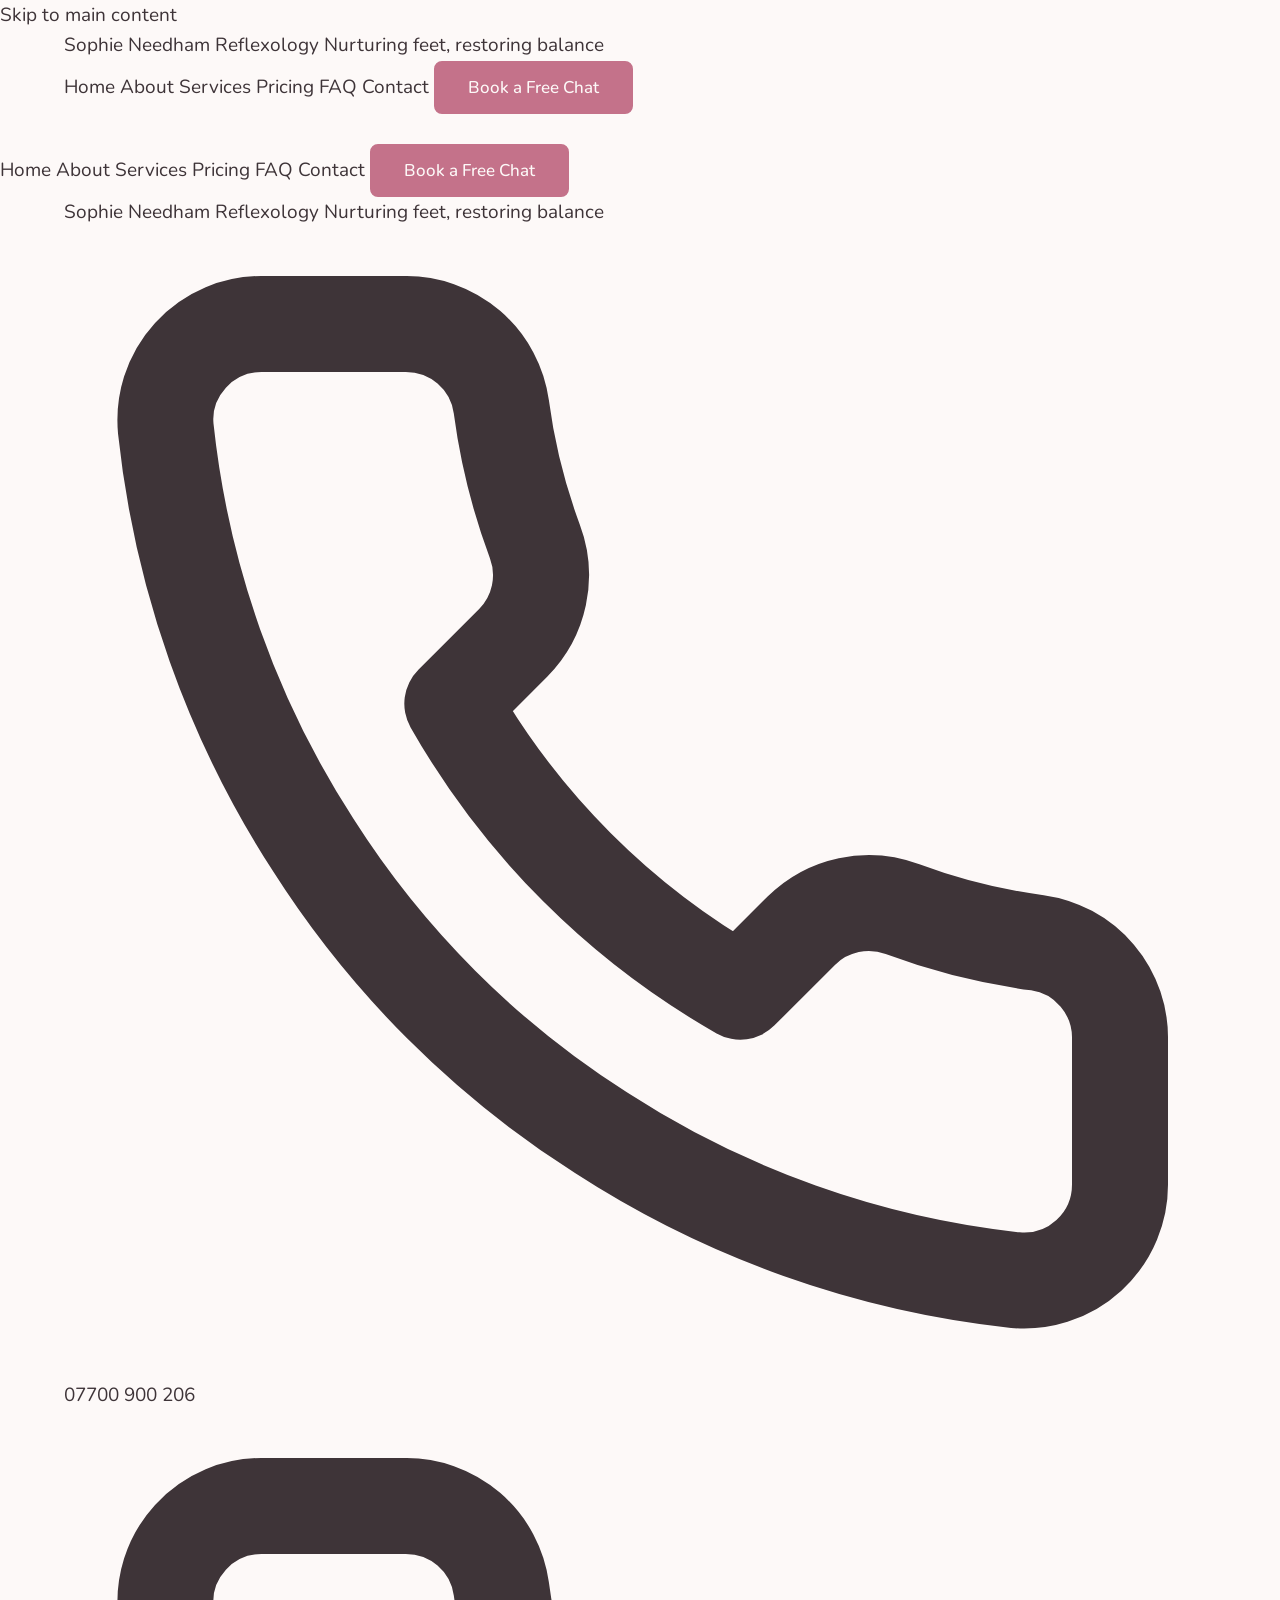
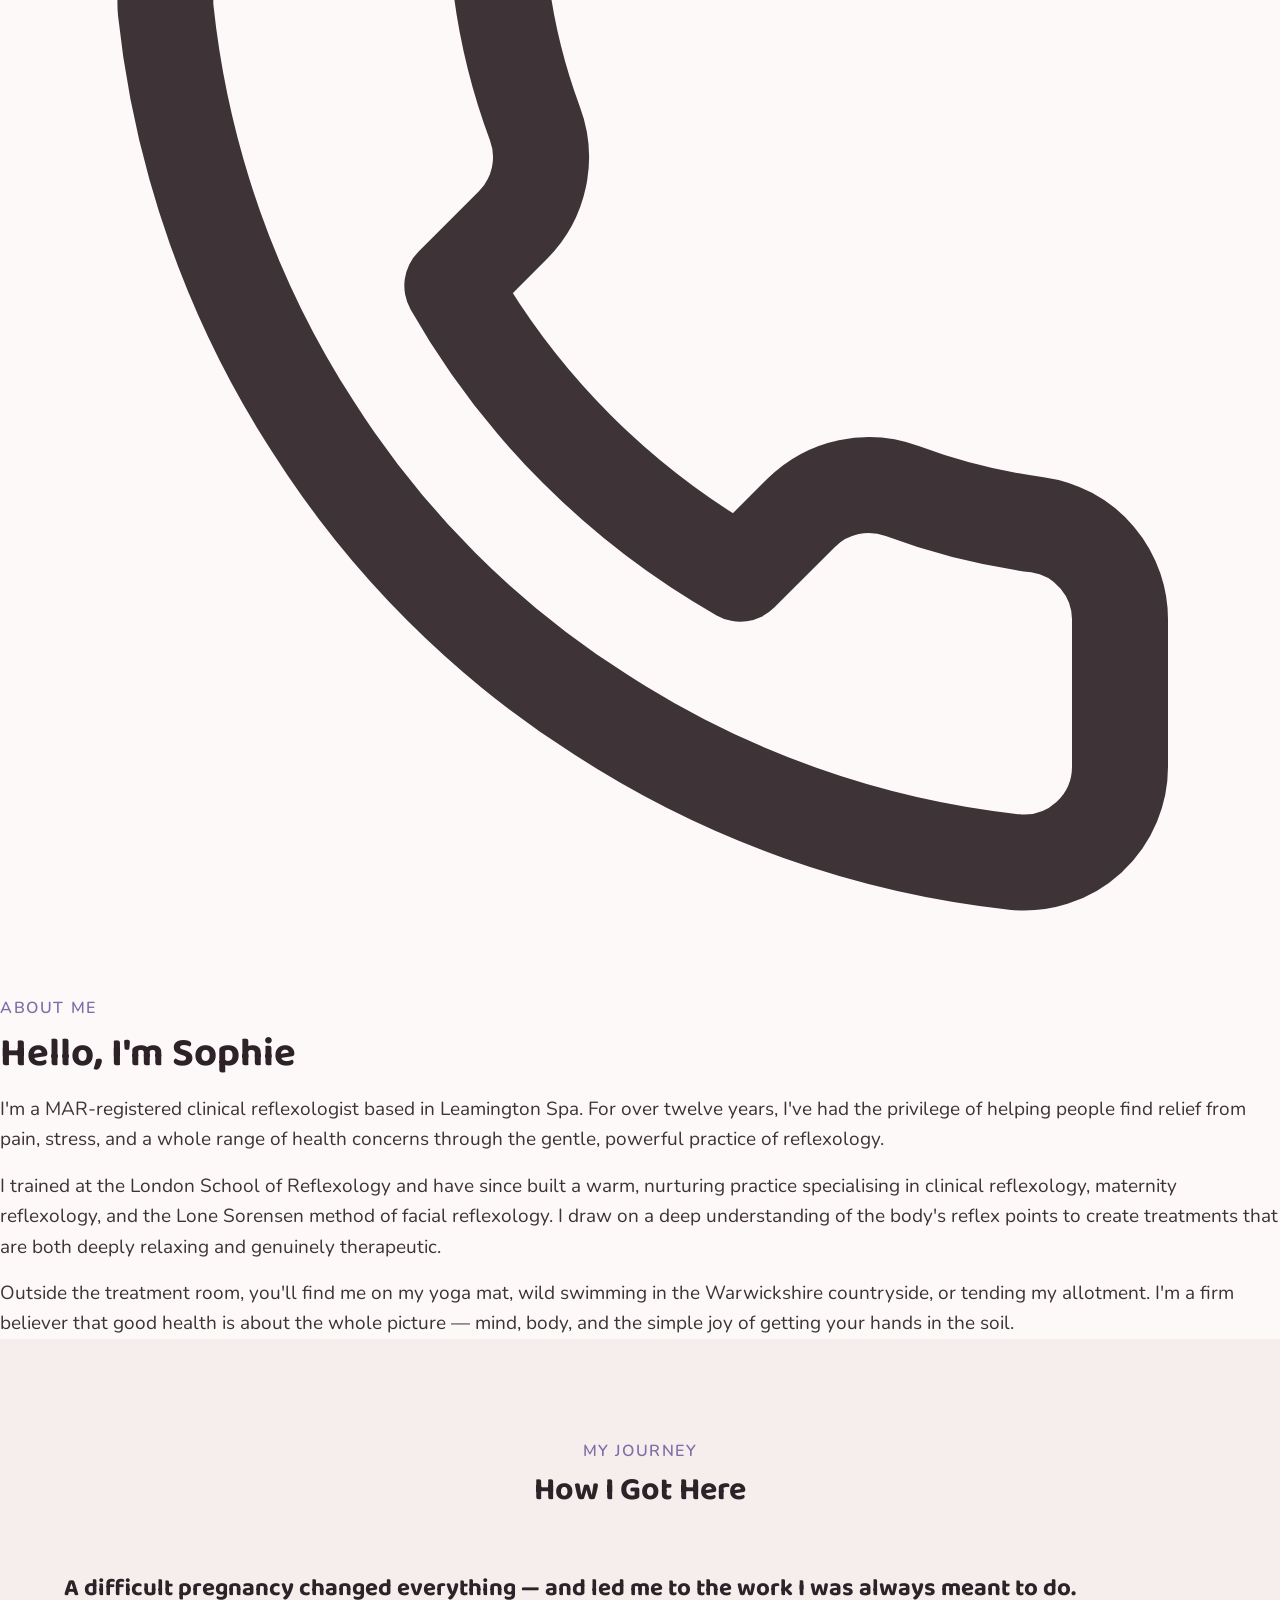
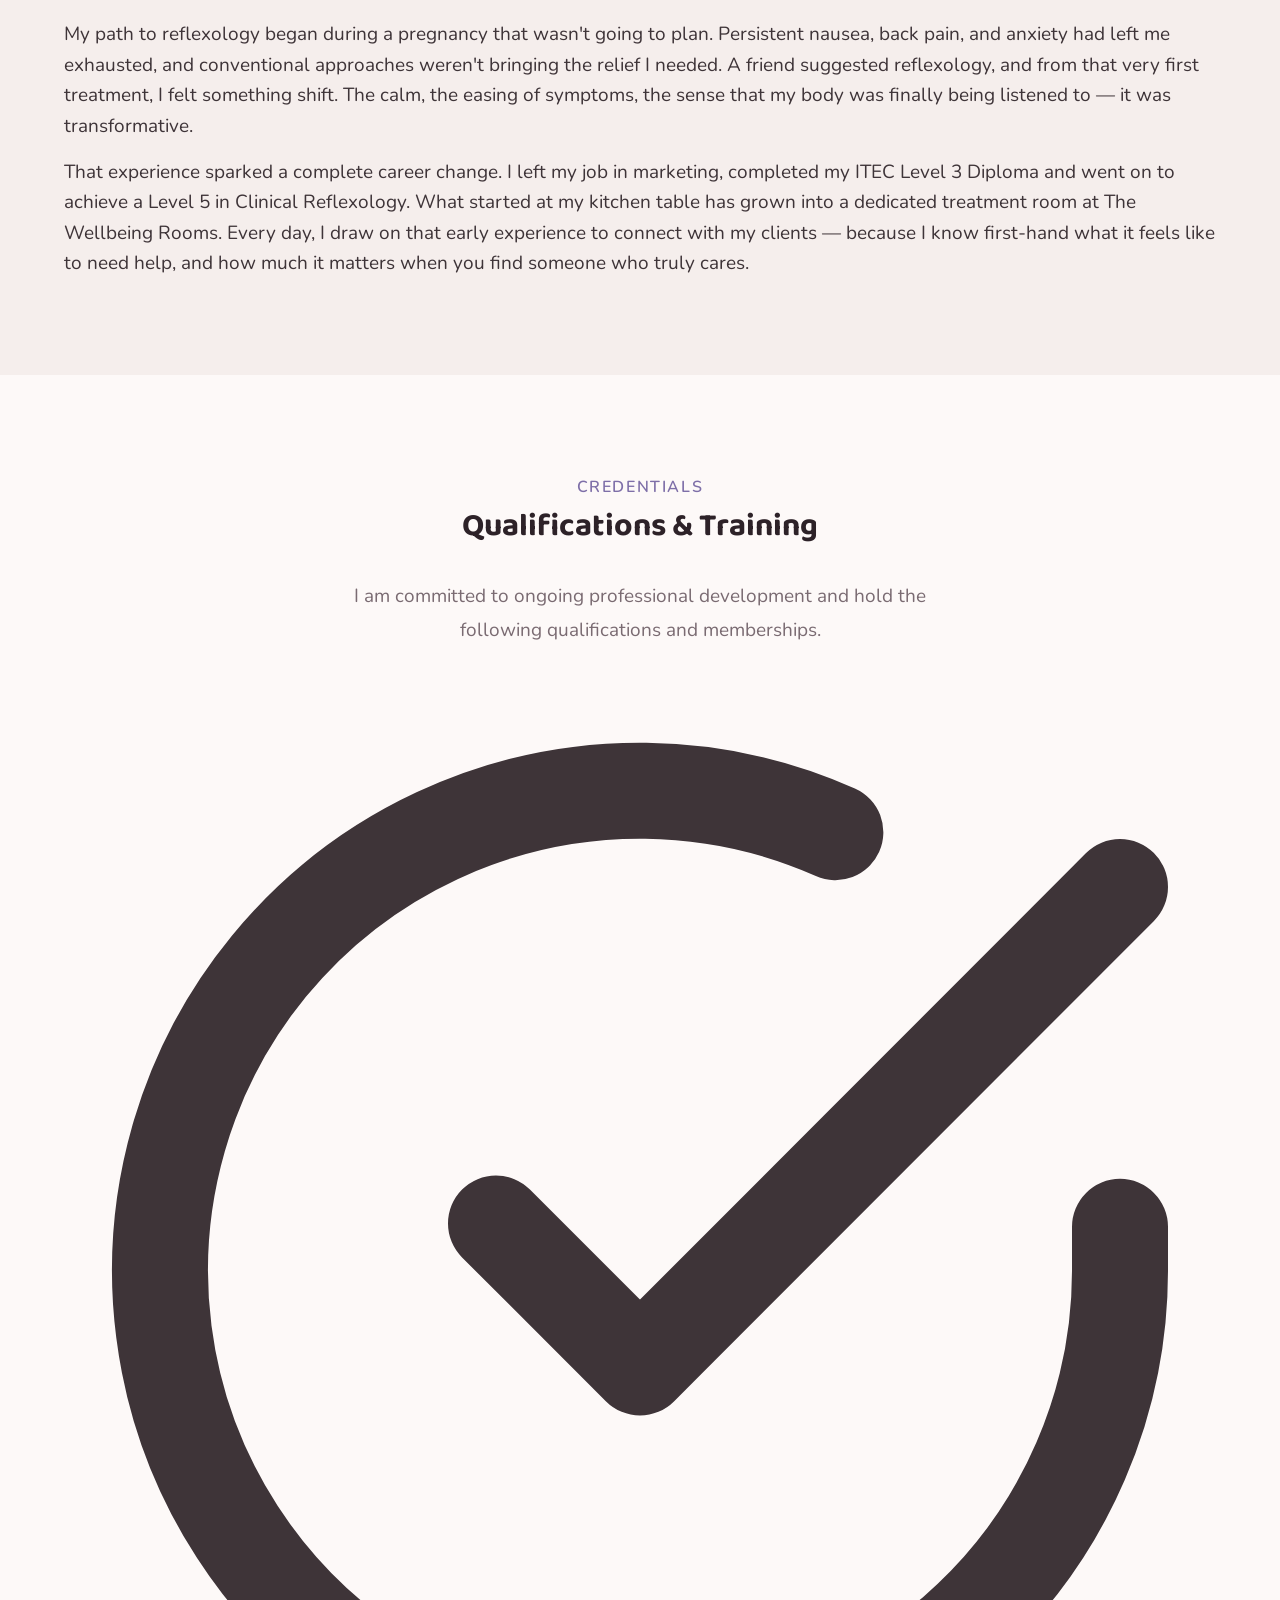
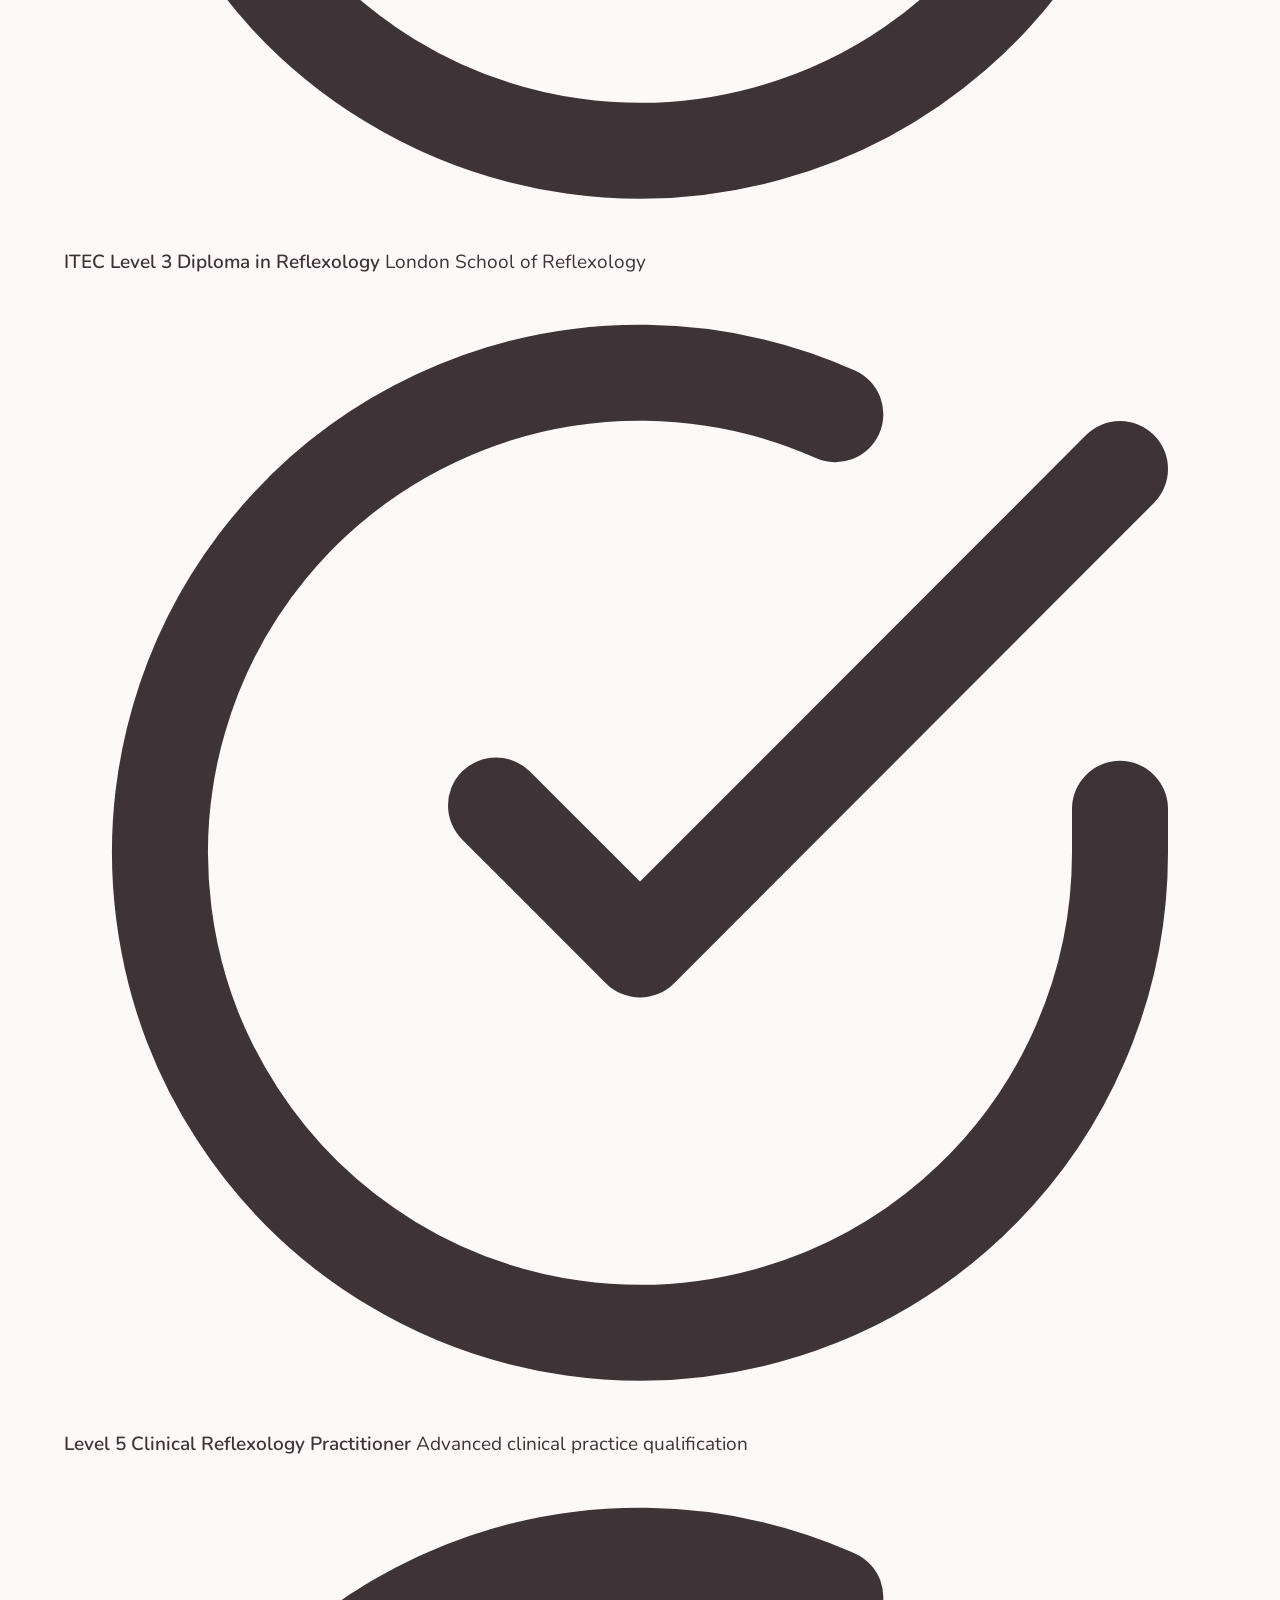
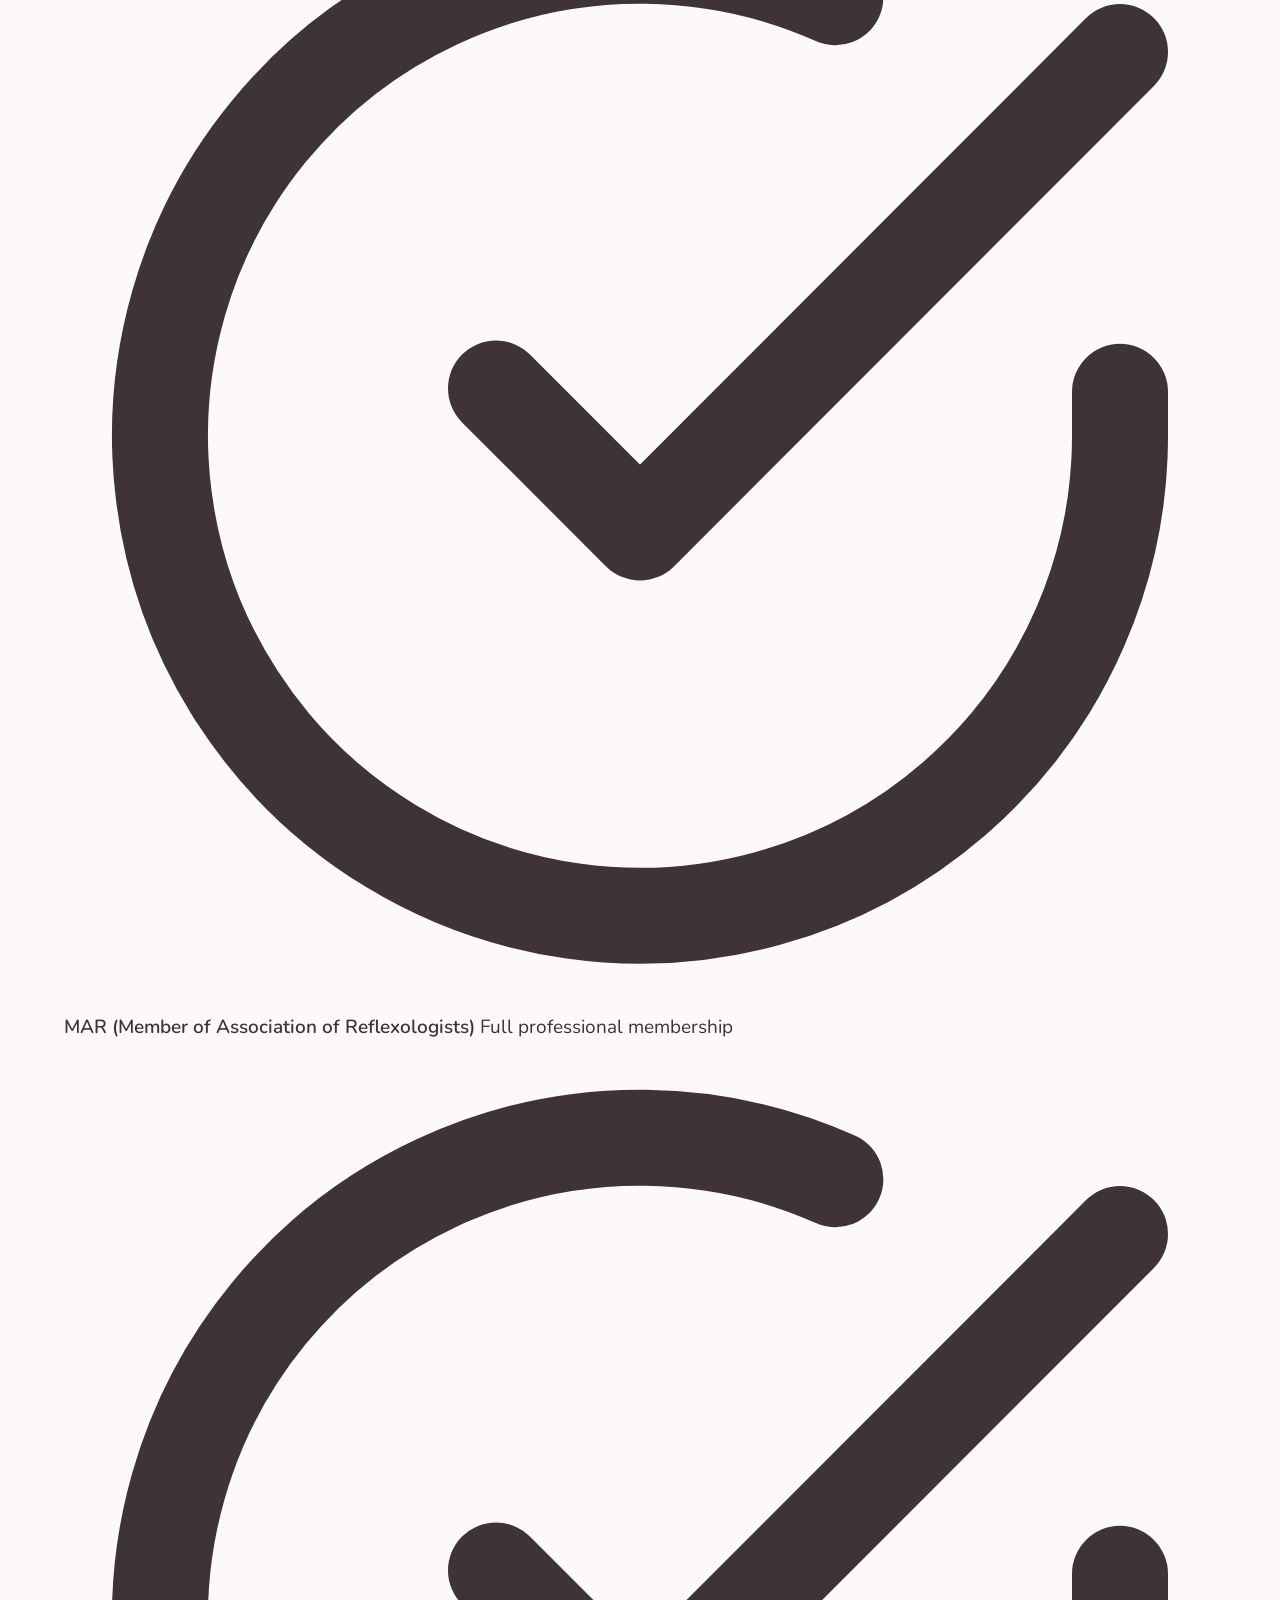
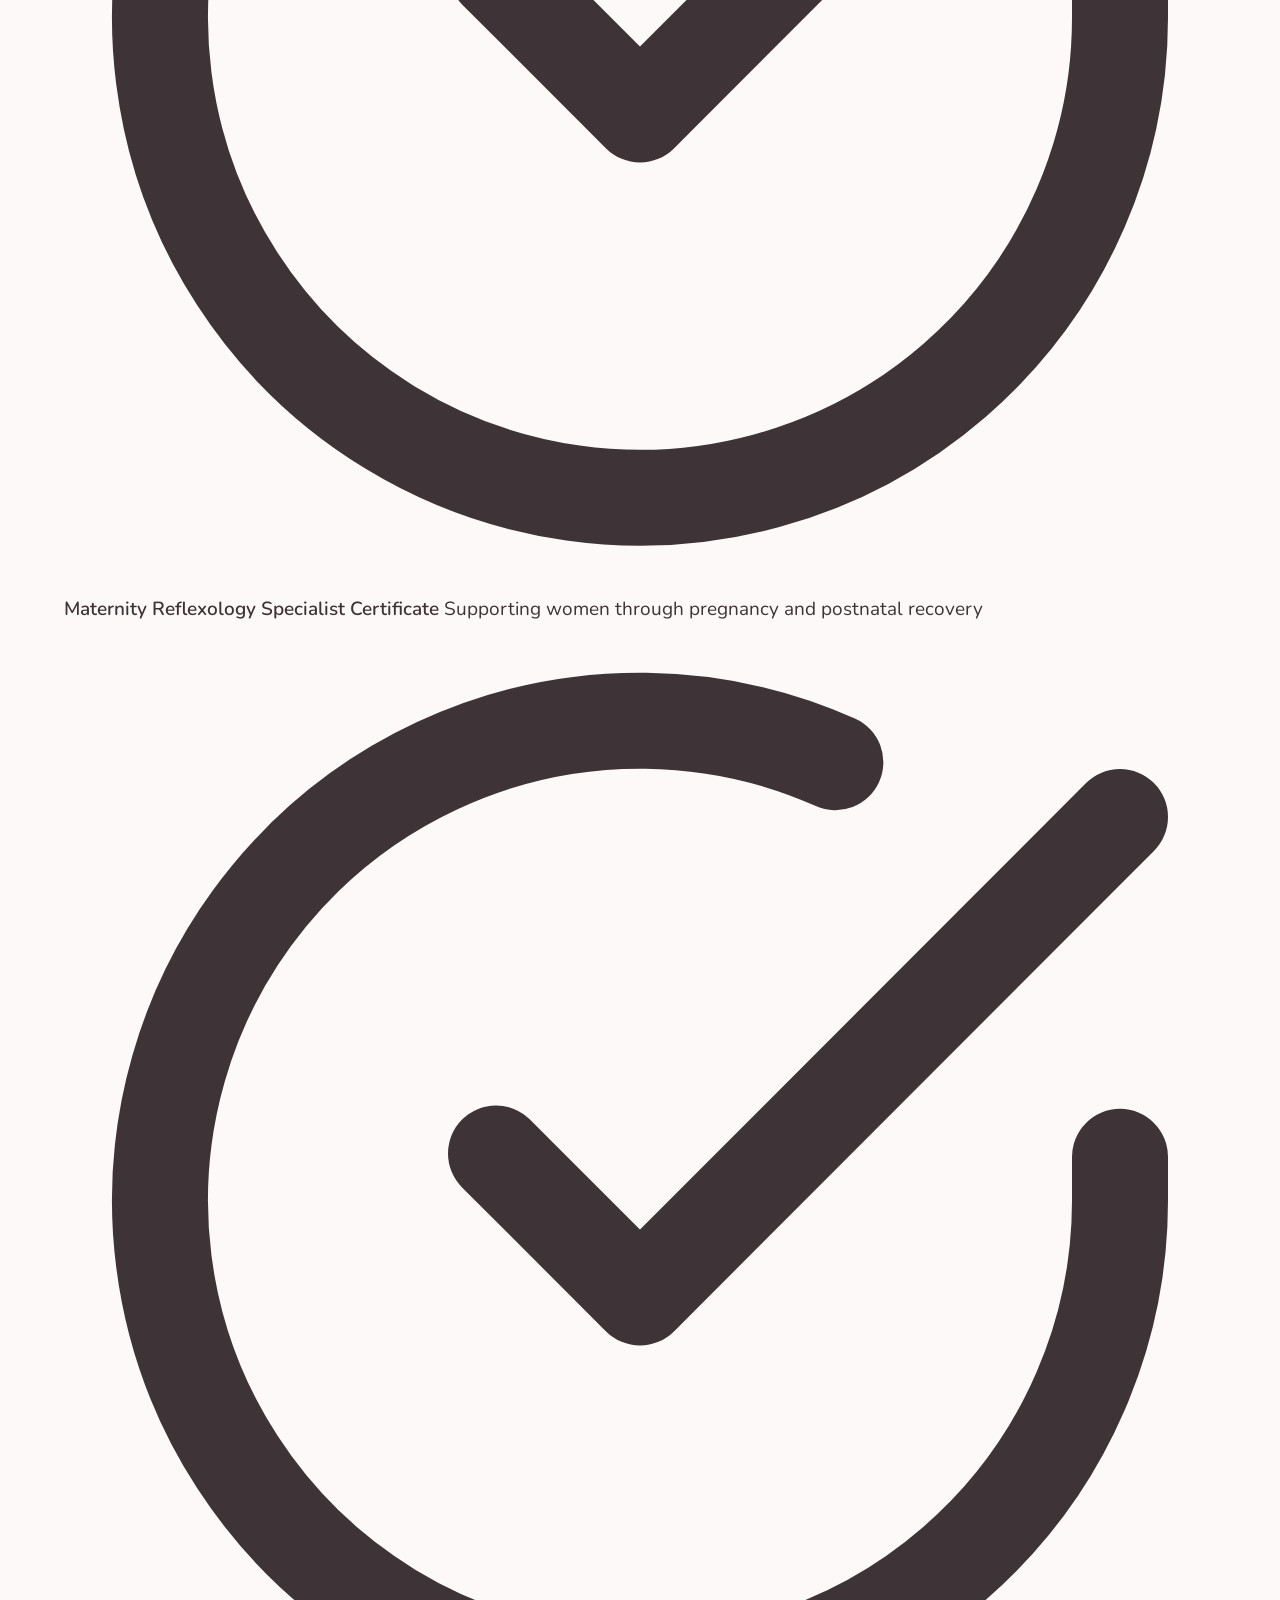
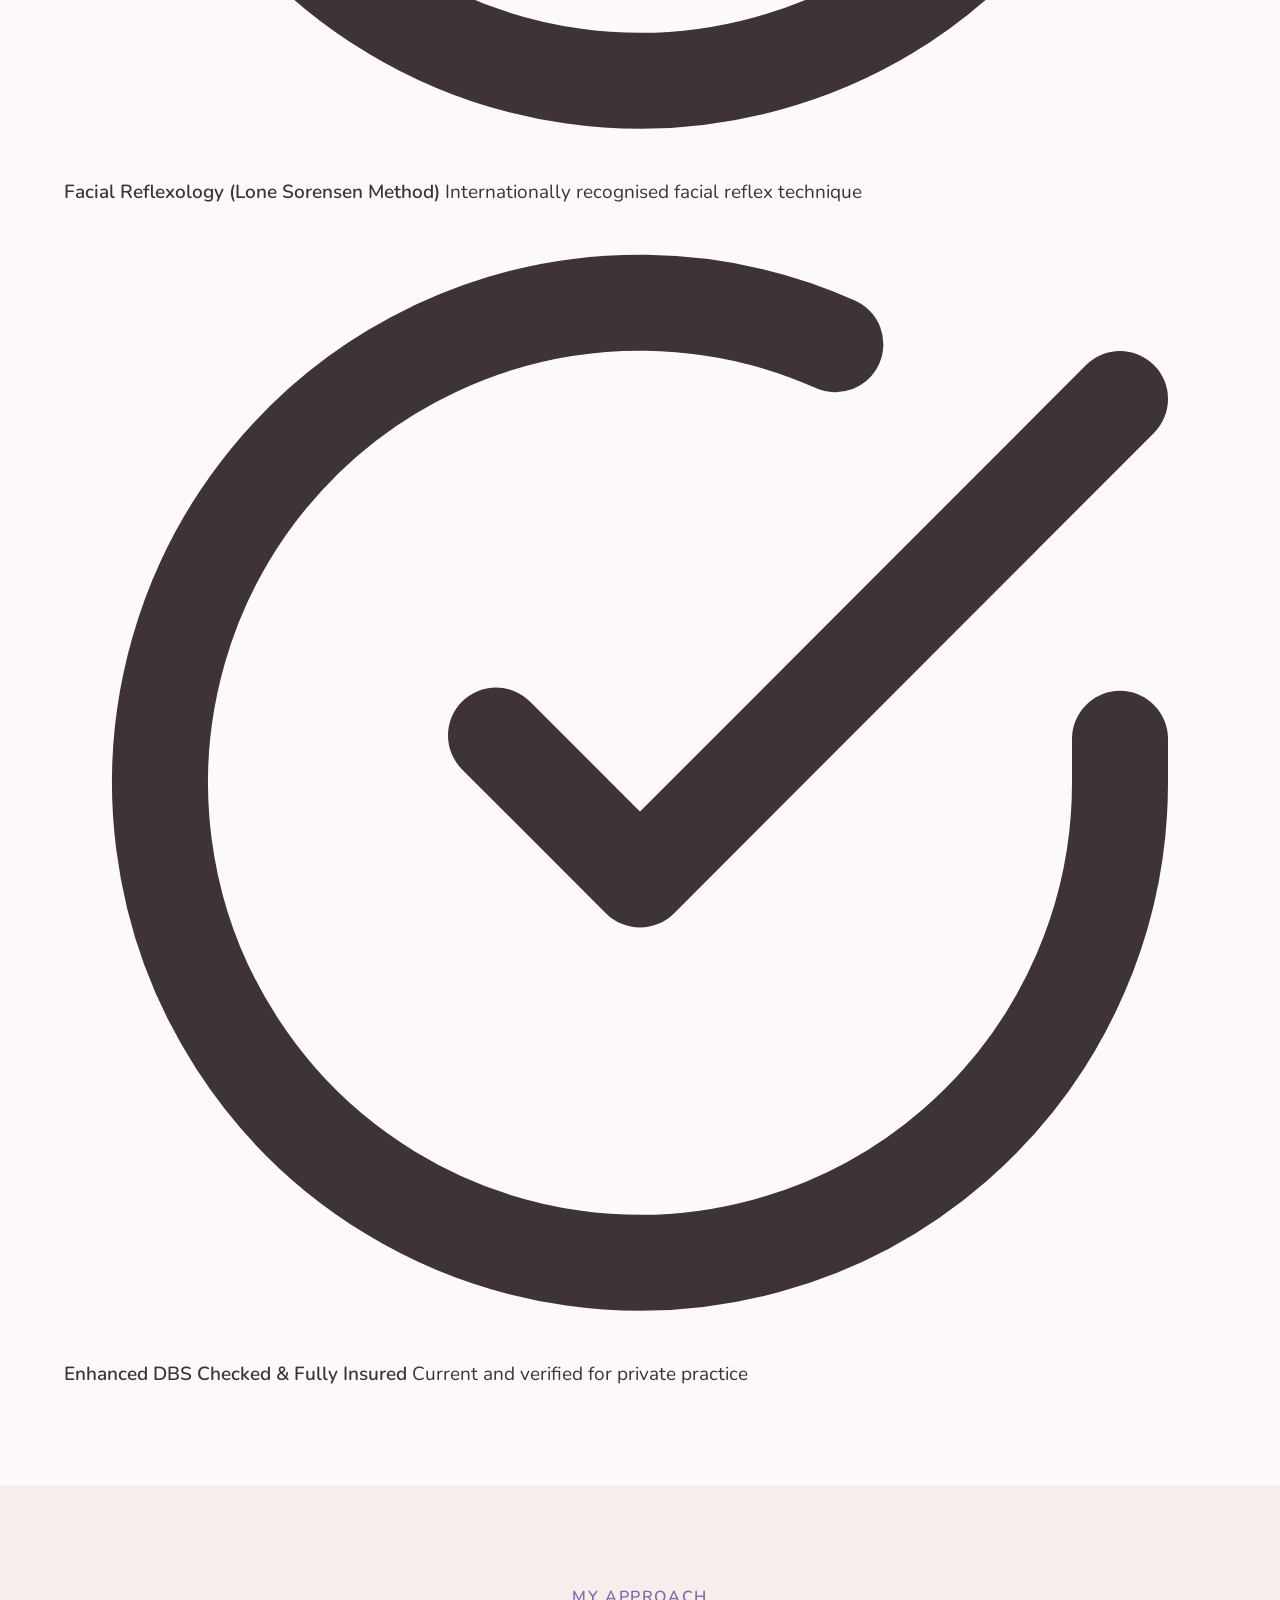
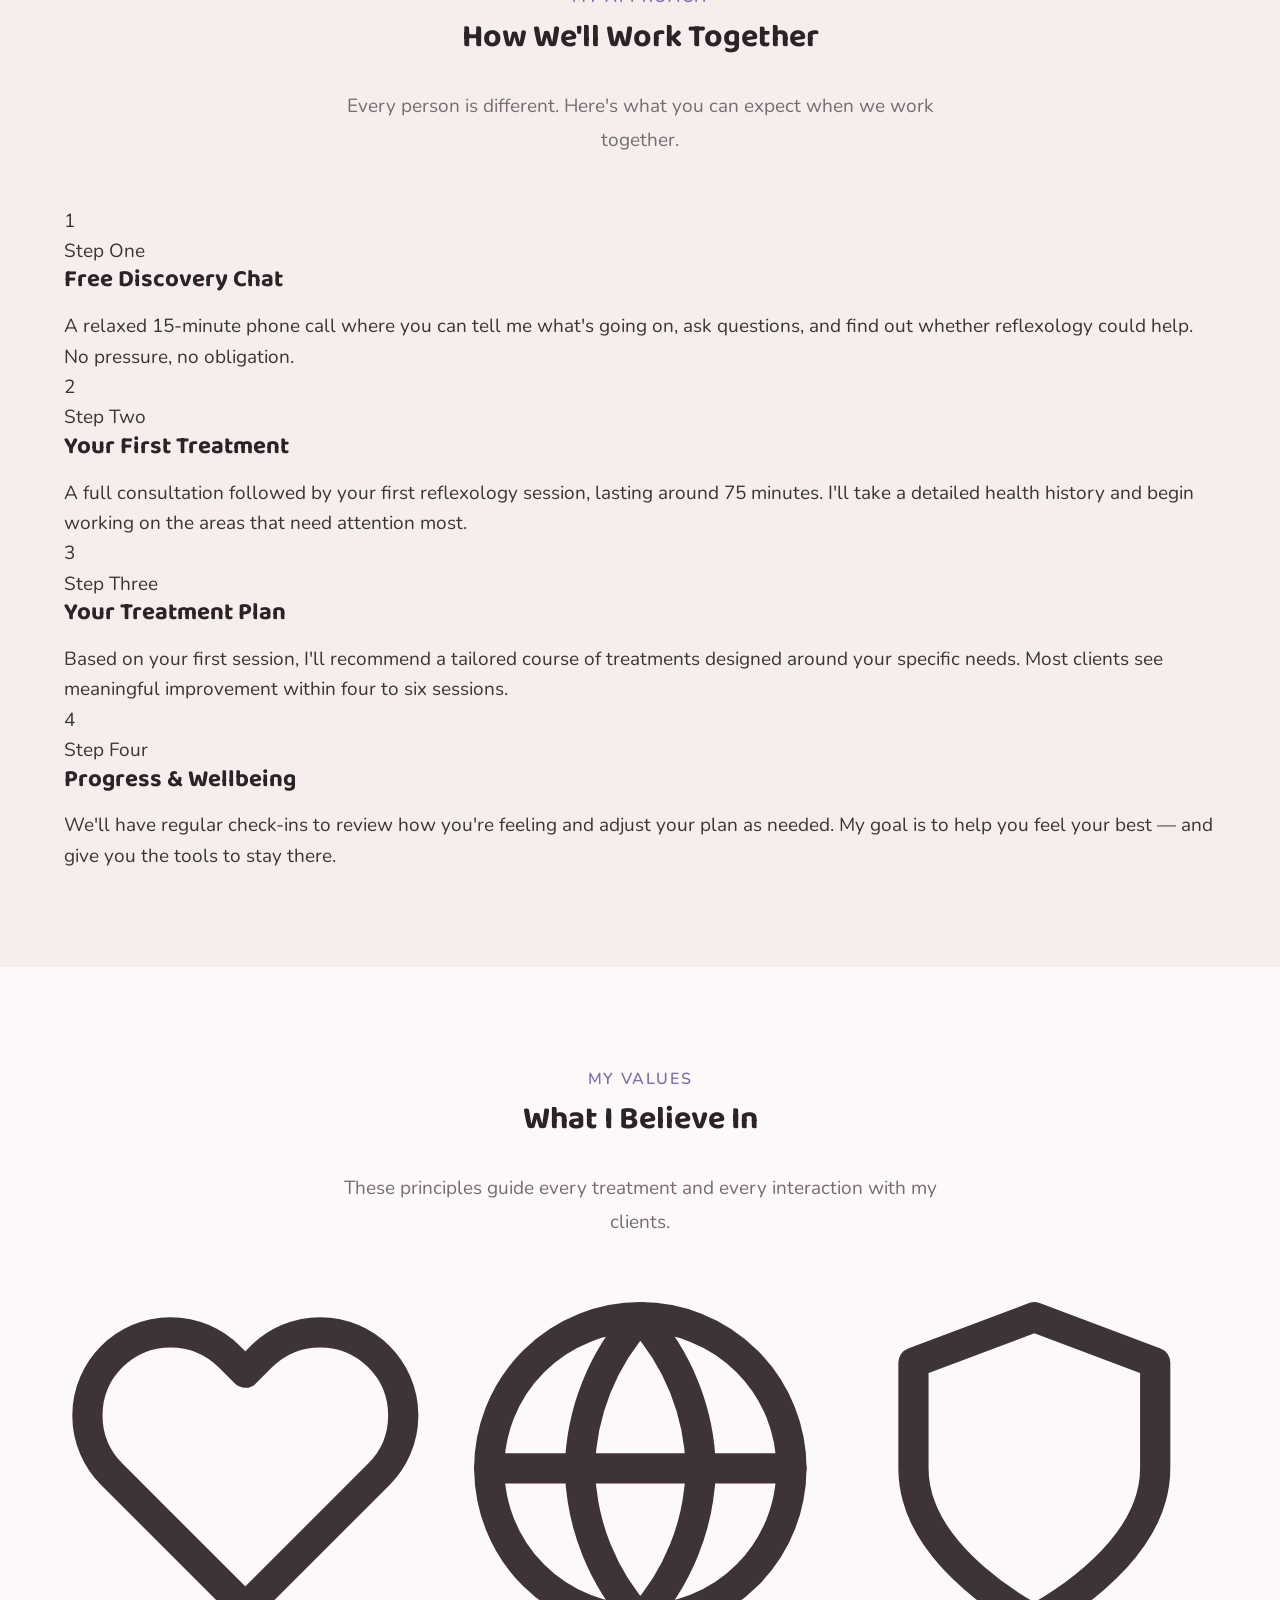
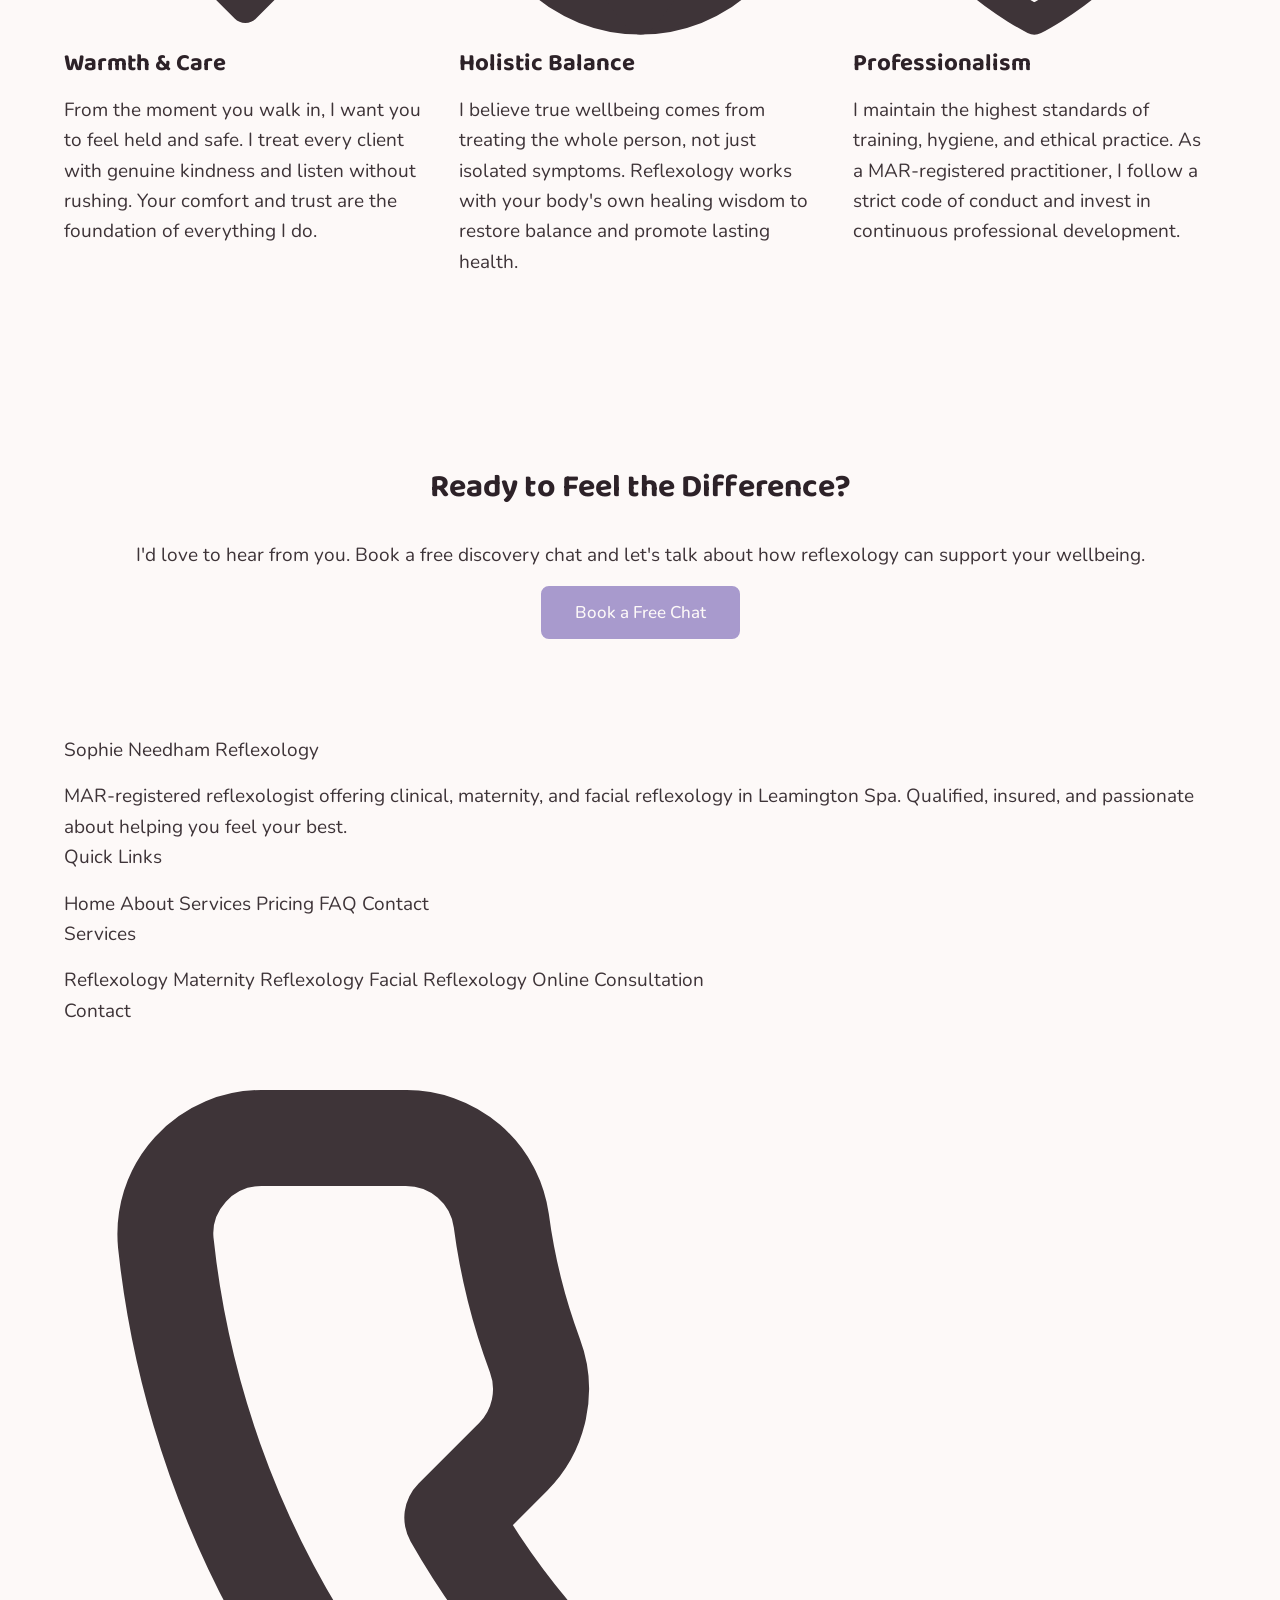
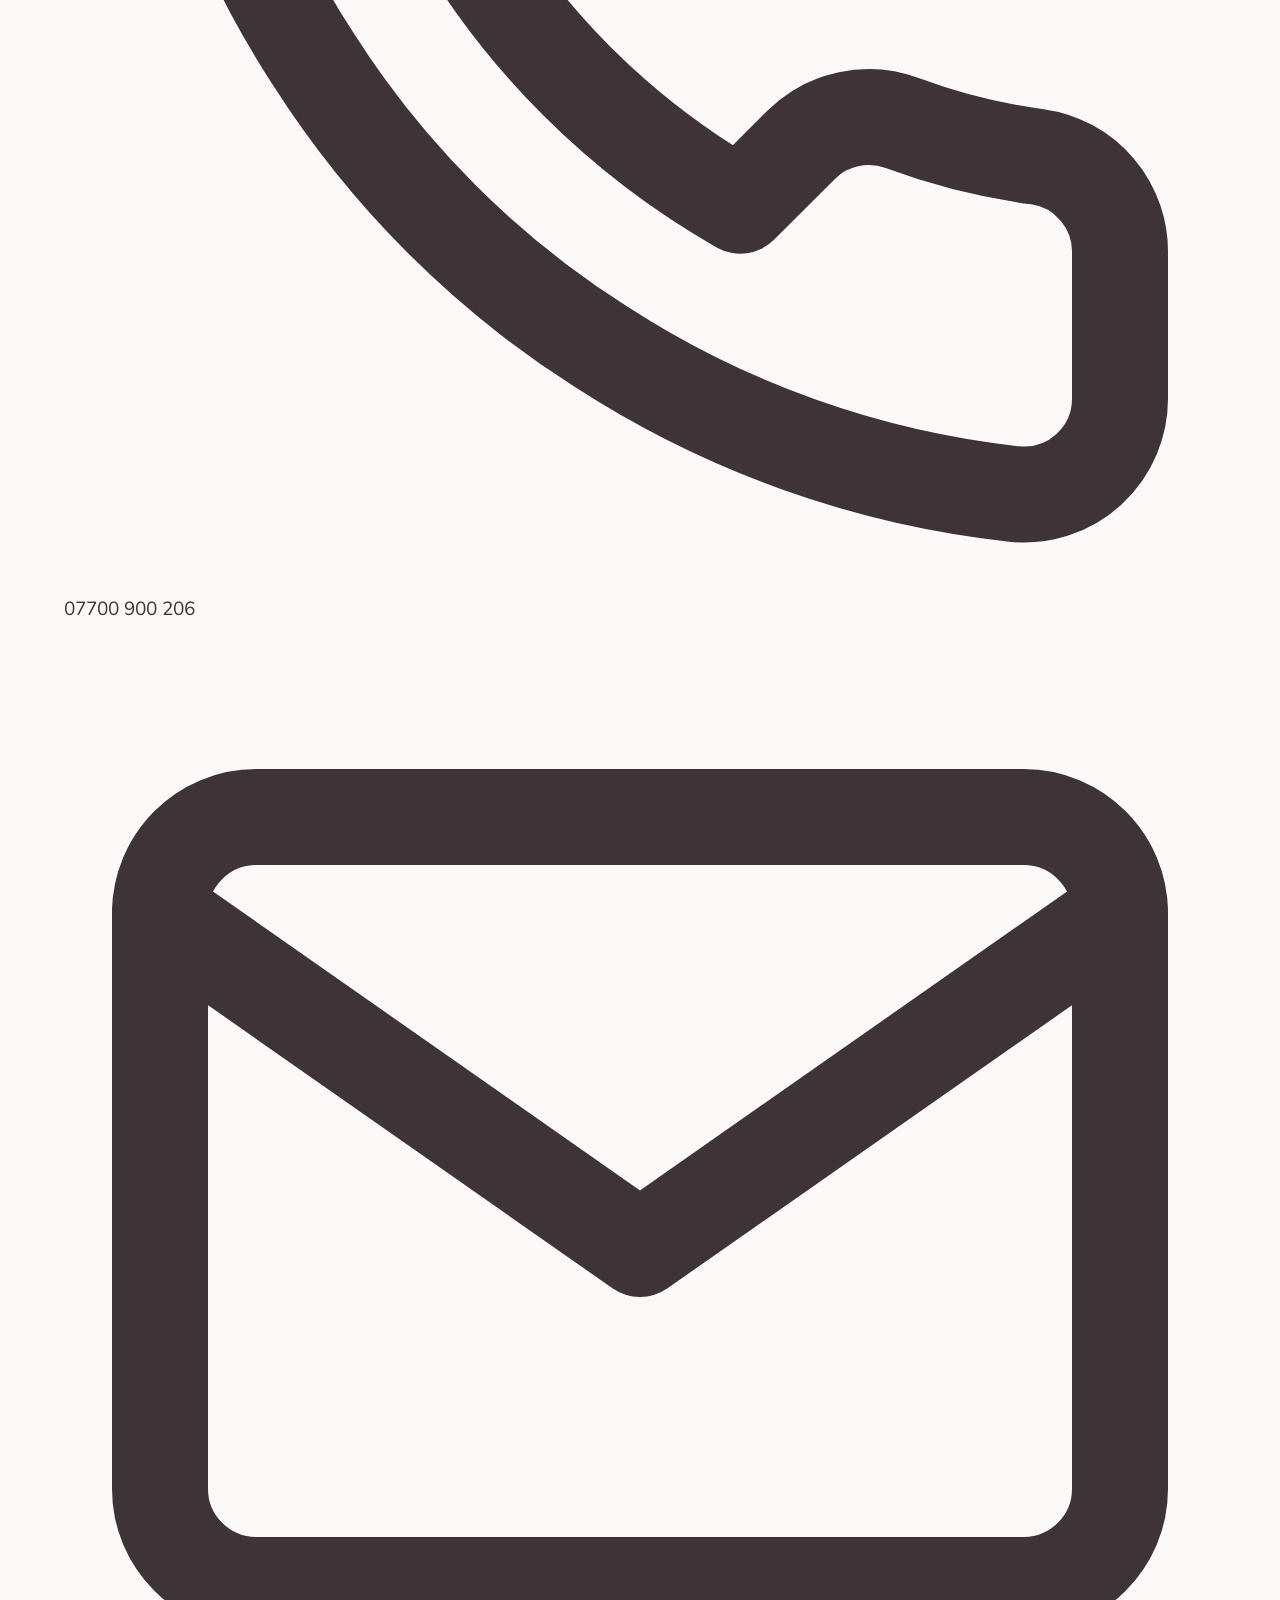
==== commit e3df45ab: "Fix about-split-third: remove container class, update components.css Co-Authored-By: Claude Opus 4.6" ====
--- a/about.html
+++ b/about.html
@@ -89,7 +89,7 @@
 
     <!-- SECTION: about-hero -->
     <section class="about-split-third">
-      <div class="container about-split-third__inner">
+      <div class="about-split-third__inner">
         <div class="about-split-third__image-wrap" style="background-image: url('images/about-portrait.jpg'); background-position: center top;" role="img" aria-label="Sophie Needham, reflexologist at Sophie Needham Reflexology">
         </div>
         <div class="about-split-third__text">
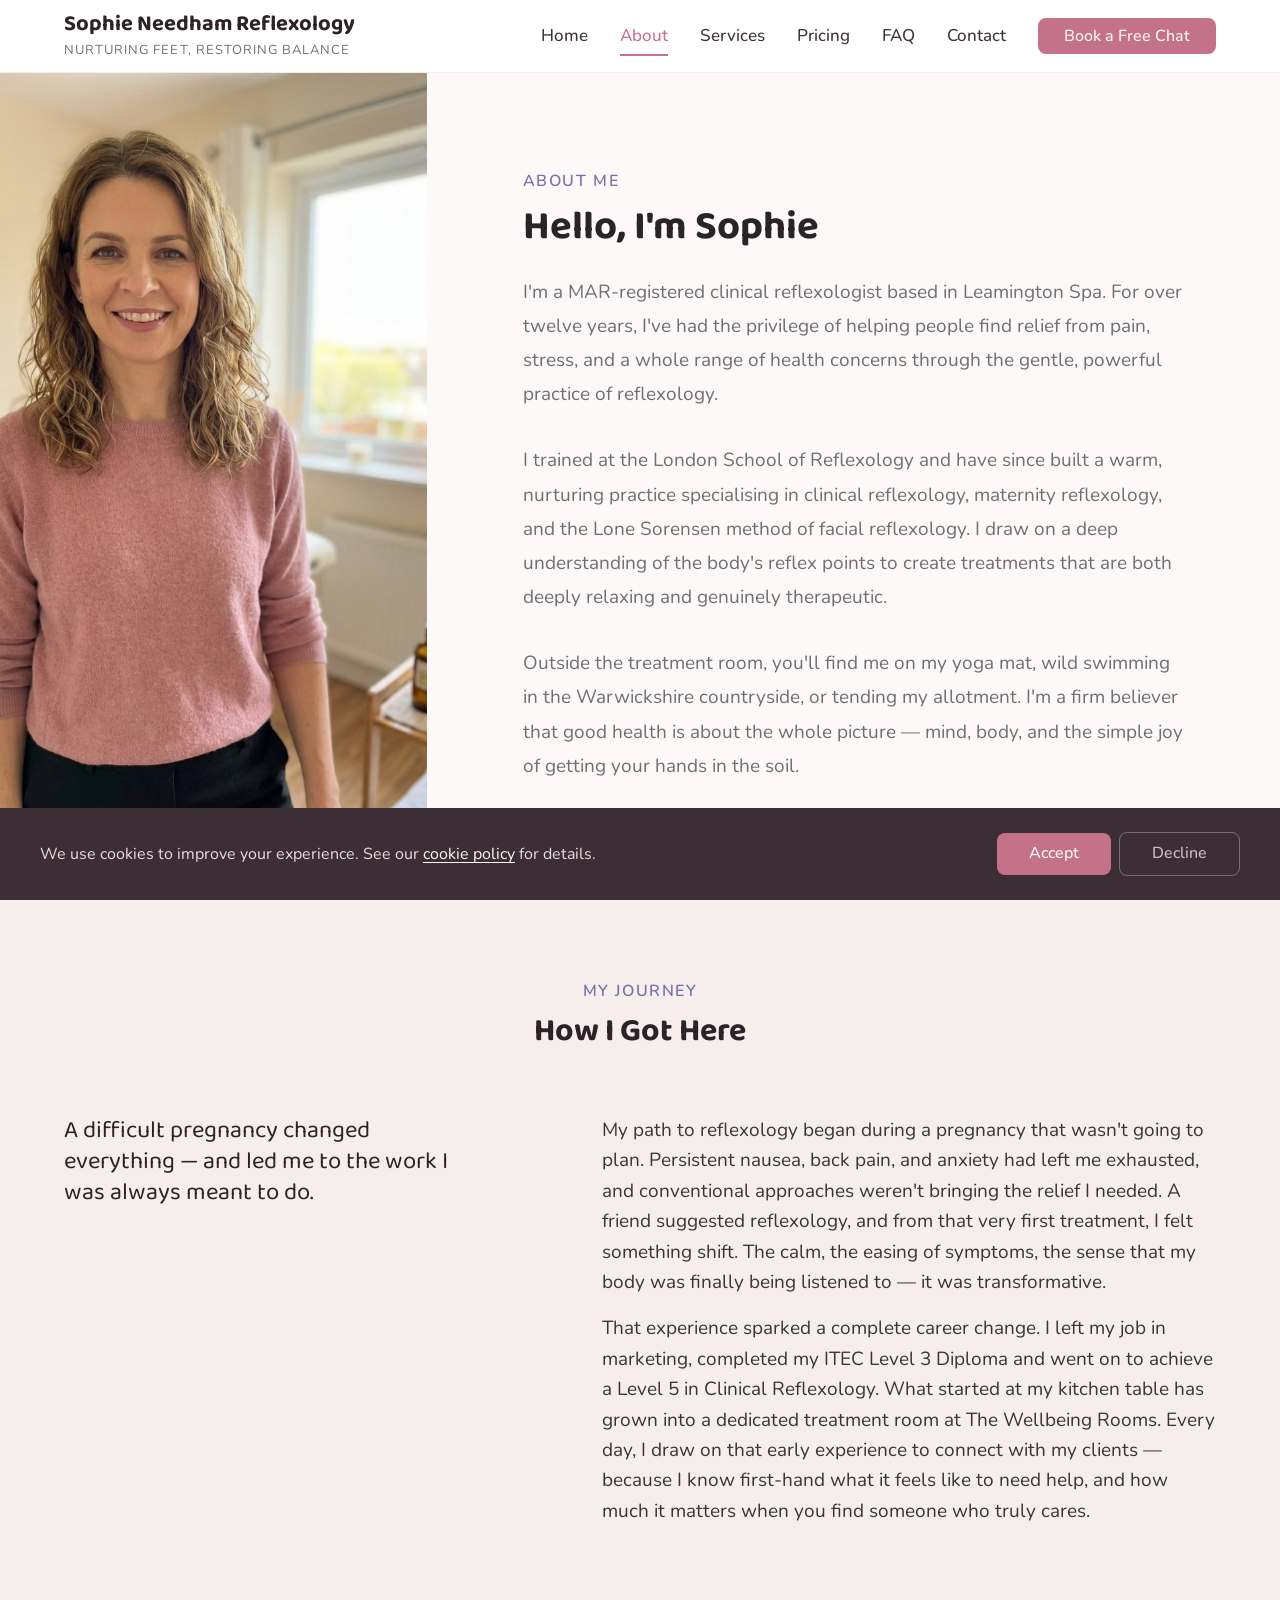
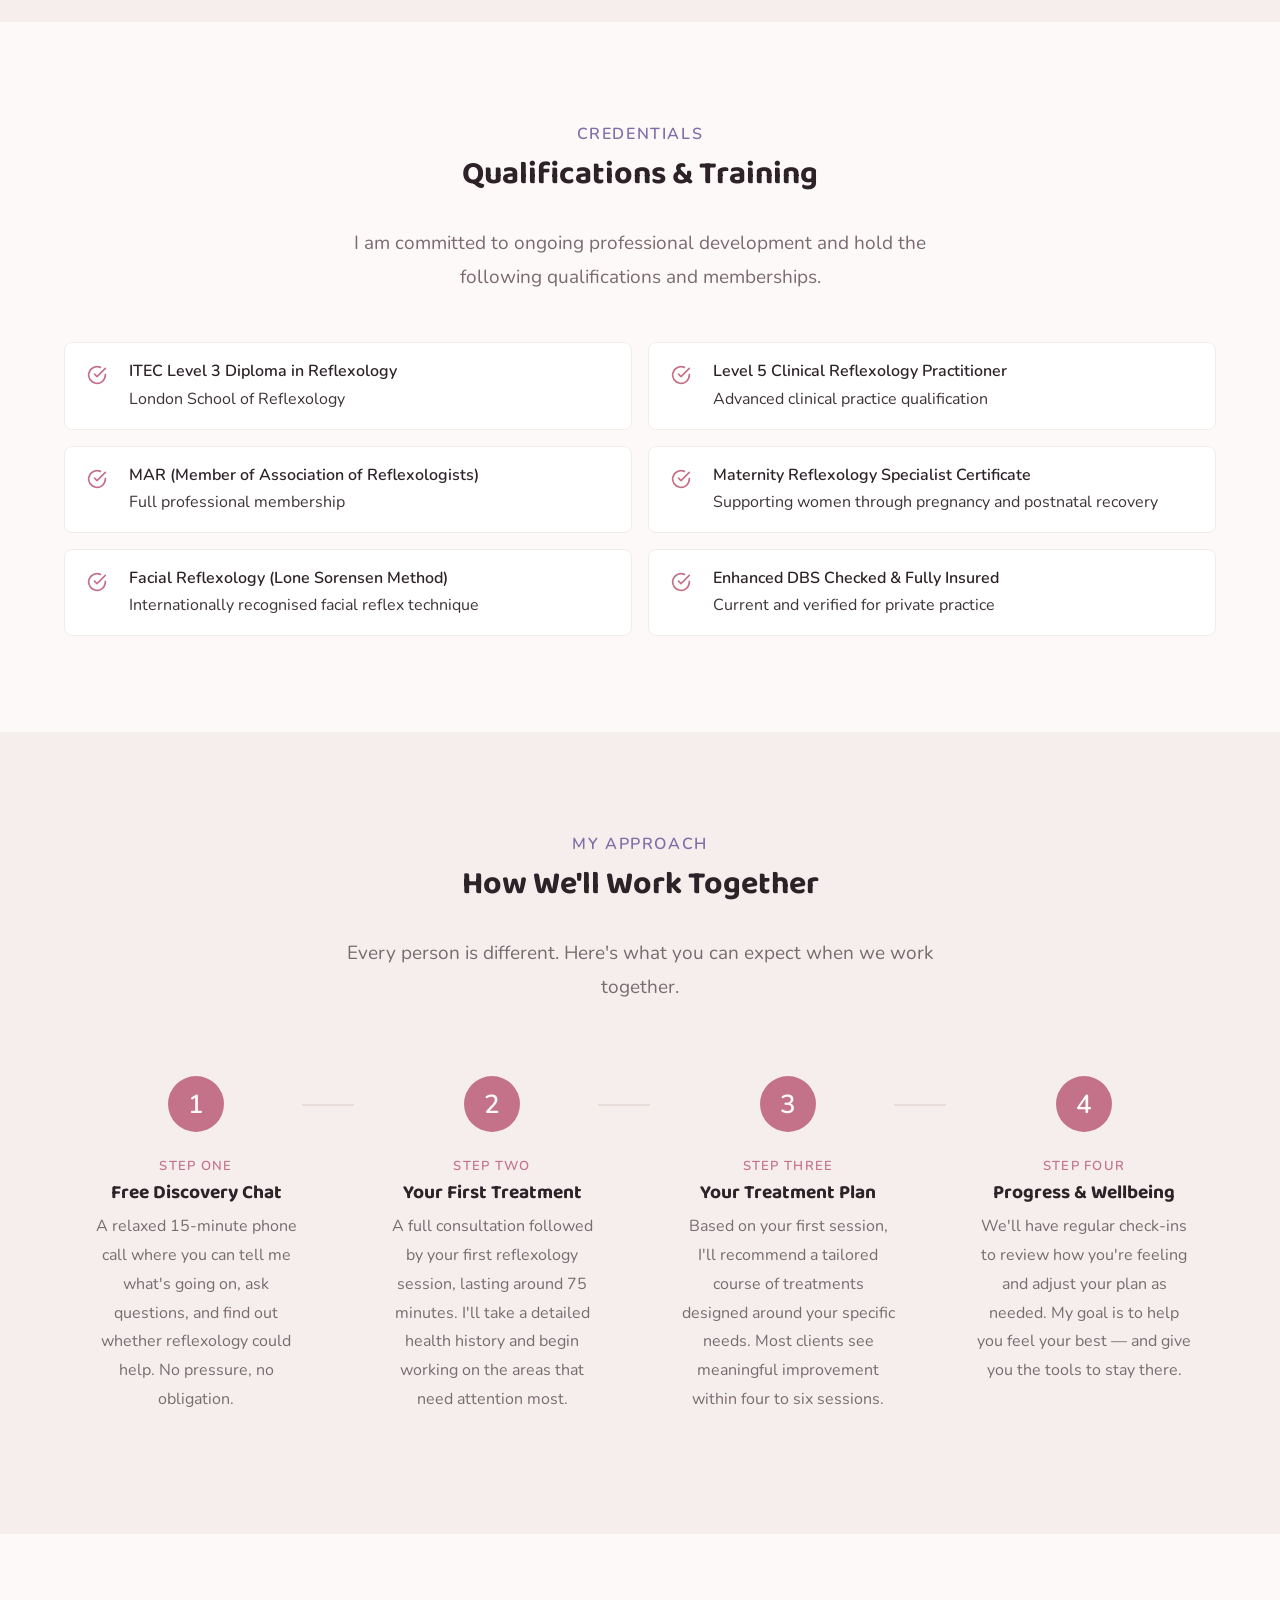
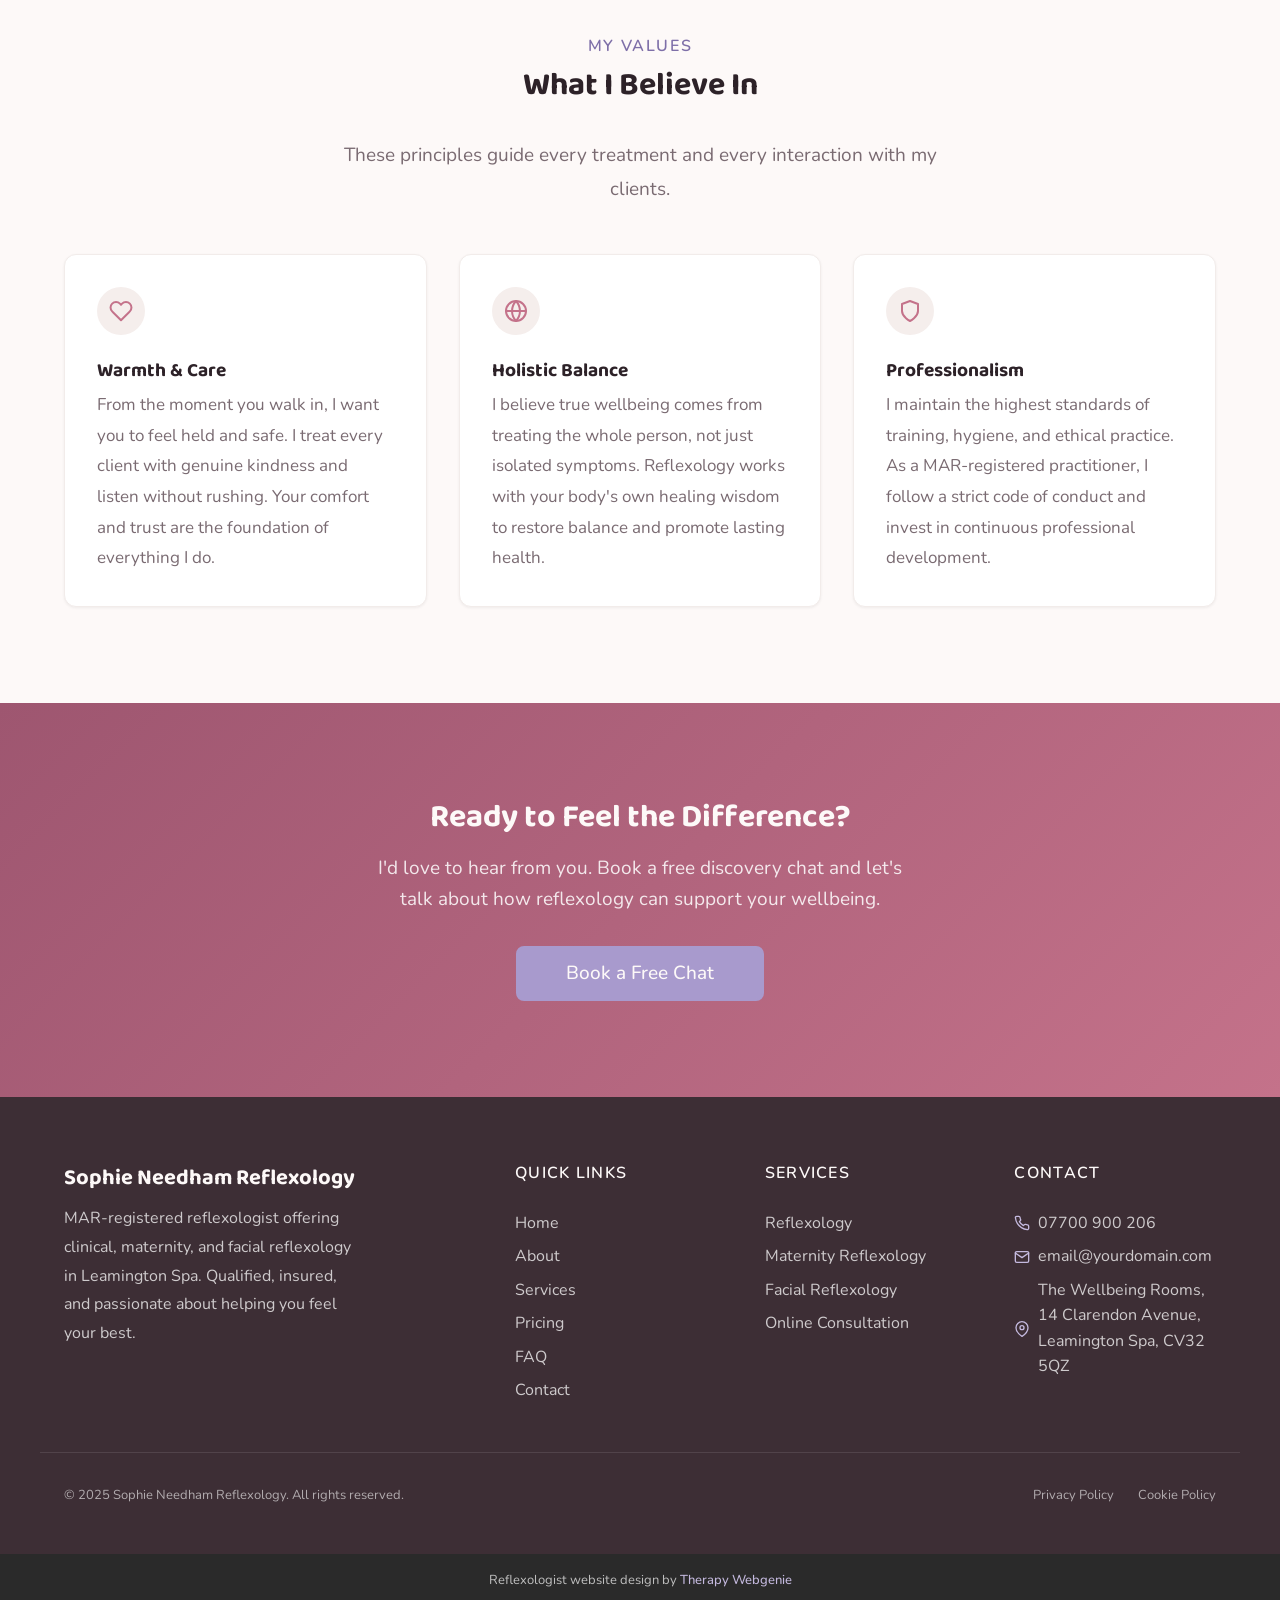
==== commit 92c78caa: "Footer credit: profession wording, link to the matching Therapy Webgenie page, rel nofollow Co-Autho" ====
--- a/about.html
+++ b/about.html
@@ -334,7 +334,7 @@
   <!-- /SECTION: footer -->
 
   <div class="site-credit">
-    <p>Made with <span class="site-credit__heart" aria-label="love">&#10084;</span> by <a href="https://www.therapywebgenie.com" target="_blank" rel="noopener">Therapy Webgenie</a></p>
+    <p>Reflexologist website design by <a href="https://www.therapywebgenie.com/websites-for-therapists/complementary-therapists/" target="_blank" rel="noopener nofollow">Therapy Webgenie</a></p>
   </div>
 
   <!-- Cookie Consent -->
--- a/css/components.css
+++ b/css/components.css
@@ -0,0 +1,7004 @@
+/* =============================================
+   COMPONENT STYLES
+   Nav, Hero, Cards, Testimonials, Forms, Footer
+   ============================================= */
+
+/* --- Skip Link --- */
+.skip-link {
+  position: absolute;
+  top: -100%;
+  left: var(--space-md);
+  padding: var(--space-sm) var(--space-md);
+  background: var(--color-primary);
+  color: var(--color-text-inverse);
+  border-radius: var(--radius-md);
+  z-index: 1000;
+  font-size: var(--text-sm);
+}
+
+.skip-link:focus {
+  top: var(--space-sm);
+}
+
+/* =============================================
+   NAVIGATION
+   ============================================= */
+.nav {
+  position: relative;
+  z-index: 100;
+  background-color: var(--color-surface);
+  border-bottom: 1px solid var(--color-border-light);
+  transition: box-shadow var(--transition-base);
+}
+
+.nav--scrolled {
+  box-shadow: var(--shadow-md);
+}
+
+.nav__inner {
+  display: flex;
+  align-items: center;
+  justify-content: space-between;
+  height: 72px;
+  position: relative;
+  z-index: 2;
+}
+
+.nav__brand {
+  display: flex;
+  flex-direction: column;
+  gap: 2px;
+}
+
+.nav__logo {
+  max-height: 70px;
+  width: auto;
+  object-fit: contain;
+}
+
+/* Logo beside title — add .nav__brand--inline to .nav__brand */
+.nav__brand--inline {
+  flex-direction: row;
+  align-items: center;
+  gap: var(--space-sm);
+}
+
+.nav__brand--inline .nav__brand-text {
+  display: flex;
+  flex-direction: column;
+  gap: 2px;
+}
+
+.nav__name {
+  font-family: var(--font-heading);
+  font-size: var(--text-lg);
+  font-weight: var(--font-weight-bold);
+  color: var(--color-text-heading);
+  line-height: 1.2;
+}
+
+.nav__title {
+  font-size: var(--text-xs);
+  color: var(--color-text-light);
+  text-transform: uppercase;
+  letter-spacing: 0.08em;
+}
+
+.nav__links {
+  display: none;
+  gap: var(--space-xl);
+  align-items: center;
+}
+
+.nav__link {
+  font-size: var(--text-base);
+  font-weight: var(--font-weight-medium);
+  color: var(--color-text);
+  transition: color var(--transition-fast);
+  position: relative;
+  padding: var(--space-xs) 0;
+  white-space: nowrap;
+}
+
+.nav__link::after {
+  content: '';
+  position: absolute;
+  bottom: -2px;
+  left: 0;
+  width: 0;
+  height: 2px;
+  background-color: var(--color-primary);
+  transition: width var(--transition-base);
+}
+
+.nav__link:hover,
+.nav__link--active {
+  color: var(--color-primary);
+}
+
+.nav__link:hover::after,
+.nav__link--active::after {
+  width: 100%;
+}
+
+.nav__cta {
+  font-size: var(--text-sm);
+  padding: var(--space-sm) var(--space-lg);
+}
+
+/* Mobile Menu Toggle */
+.nav__toggle {
+  display: flex;
+  flex-direction: column;
+  gap: 5px;
+  padding: var(--space-sm);
+  z-index: 110;
+}
+
+.nav__toggle-bar {
+  display: block;
+  width: 24px;
+  height: 2px;
+  background-color: var(--color-text);
+  border-radius: 2px;
+  transition: all var(--transition-base);
+  transform-origin: center;
+}
+
+.nav__toggle--open .nav__toggle-bar:nth-child(1) {
+  transform: translateY(7px) rotate(45deg);
+}
+
+.nav__toggle--open .nav__toggle-bar:nth-child(2) {
+  opacity: 0;
+}
+
+.nav__toggle--open .nav__toggle-bar:nth-child(3) {
+  transform: translateY(-7px) rotate(-45deg);
+}
+
+/* Mobile Menu Overlay — slide in from right, full viewport coverage */
+.nav__mobile {
+  display: flex;
+  position: fixed;
+  inset: 0;
+  background-color: var(--color-surface);
+  z-index: 1;
+  padding: calc(72px + var(--space-xl)) var(--space-lg) var(--space-xl);
+  flex-direction: column;
+  gap: var(--space-lg);
+  overflow-y: auto;
+  transform: translateX(100%);
+  opacity: 0;
+  visibility: hidden;
+  transition: transform 0.35s cubic-bezier(0.4, 0, 0.2, 1),
+              opacity 0.35s ease,
+              visibility 0.35s;
+}
+
+/* When opened from the compact scroll header */
+.nav__mobile--from-scroll {
+  padding-top: calc(56px + var(--space-xl));
+  z-index: 201;
+}
+
+.nav__mobile--open {
+  transform: translateX(0);
+  opacity: 1;
+  visibility: visible;
+}
+
+.nav__mobile .nav__link,
+.nav__mobile .btn {
+  opacity: 0;
+  transform: translateX(20px);
+  transition: opacity 0.3s ease, transform 0.3s ease;
+}
+
+.nav__mobile--open .nav__link,
+.nav__mobile--open .btn {
+  opacity: 1;
+  transform: translateX(0);
+}
+
+.nav__mobile--open > *:nth-child(1) { transition-delay: 0.05s; }
+.nav__mobile--open > *:nth-child(2) { transition-delay: 0.1s; }
+.nav__mobile--open > *:nth-child(3) { transition-delay: 0.15s; }
+.nav__mobile--open > *:nth-child(4) { transition-delay: 0.2s; }
+.nav__mobile--open > *:nth-child(5) { transition-delay: 0.25s; }
+.nav__mobile--open > *:nth-child(6) { transition-delay: 0.3s; }
+.nav__mobile--open > *:nth-child(7) { transition-delay: 0.35s; }
+
+.nav__mobile .nav__link {
+  font-size: var(--text-lg);
+  padding: var(--space-sm) 0;
+  border-bottom: 1px solid var(--color-border-light);
+}
+
+.nav__mobile .nav__link::after {
+  display: none;
+}
+
+.nav__mobile .btn {
+  margin-top: var(--space-md);
+  text-align: center;
+}
+
+@media (min-width: 1100px) {
+  .nav__links {
+    display: flex;
+  }
+
+  .nav__toggle {
+    display: none;
+  }
+}
+
+/* --- Nav Dropdowns (Desktop) --- */
+.nav__dropdown {
+  position: relative;
+}
+
+.nav__link--has-children {
+  display: inline-flex;
+  align-items: center;
+  gap: 4px;
+  background: none;
+  border: none;
+  cursor: pointer;
+  font-family: inherit;
+  font-size: inherit;
+  font-weight: inherit;
+  color: inherit;
+  padding: 0;
+}
+
+.nav__chevron {
+  width: 12px;
+  height: 12px;
+  transition: transform var(--transition-fast);
+  flex-shrink: 0;
+}
+
+.nav__dropdown:hover .nav__chevron,
+.nav__link--has-children[aria-expanded="true"] ~ .nav__dropdown-menu + .nav__chevron,
+.nav__link--has-children[aria-expanded="true"] .nav__chevron {
+  transform: rotate(180deg);
+}
+
+.nav__dropdown-trigger {
+  display: inline-flex;
+  align-items: center;
+  gap: 4px;
+  background: none;
+  border: none;
+  cursor: pointer;
+  font-family: inherit;
+  font-size: inherit;
+  font-weight: inherit;
+  color: inherit;
+  padding: 0;
+}
+
+.nav__dropdown-trigger .nav__chevron {
+  width: 12px;
+  height: 12px;
+  transition: transform var(--transition-fast);
+  flex-shrink: 0;
+}
+
+.nav__dropdown:hover .nav__dropdown-trigger .nav__chevron {
+  transform: rotate(180deg);
+}
+
+.nav__dropdown-menu {
+  position: absolute;
+  top: 100%;
+  left: 50%;
+  transform: translateX(-50%);
+  min-width: 240px;
+  background: var(--color-surface);
+  border: 1px solid var(--color-border-light);
+  border-radius: var(--radius-md, 8px);
+  box-shadow: var(--shadow-lg);
+  padding: var(--space-sm) 0;
+  opacity: 0;
+  visibility: hidden;
+  transition: opacity var(--transition-fast), visibility var(--transition-fast);
+  z-index: 110;
+  margin-top: var(--space-xs);
+}
+
+.nav__dropdown:hover .nav__dropdown-menu {
+  opacity: 1;
+  visibility: visible;
+}
+
+.nav__dropdown-link,
+.nav__dropdown-menu .nav__link--child {
+  display: block;
+  padding: var(--space-sm) var(--space-lg);
+  font-size: var(--text-sm);
+  color: var(--color-text);
+  transition: background var(--transition-fast), color var(--transition-fast);
+  white-space: nowrap;
+  text-decoration: none;
+}
+
+.nav__dropdown-link:hover,
+.nav__dropdown-menu .nav__link--child:hover {
+  background: var(--color-bg);
+  color: var(--color-primary);
+}
+
+.nav__dropdown-link--active {
+  color: var(--color-primary);
+  font-weight: 600;
+}
+
+/* --- Nav Mobile Sub-menus (Accordion) --- */
+.nav__mobile-group {
+  display: flex;
+  flex-direction: column;
+}
+
+.nav__mobile-parent {
+  display: flex;
+  align-items: center;
+  justify-content: space-between;
+}
+
+.nav__mobile-parent > .nav__link {
+  flex: 1;
+  cursor: default;
+}
+
+.nav__mobile-expand {
+  padding: var(--space-sm);
+  background: none;
+  border: none;
+  cursor: pointer;
+  color: var(--color-text-light);
+  transition: transform var(--transition-fast);
+  display: flex;
+  align-items: center;
+}
+
+.nav__mobile-expand[aria-expanded="true"] .nav__chevron {
+  transform: rotate(180deg);
+}
+
+.nav__mobile-children {
+  display: flex;
+  flex-direction: column;
+  padding-left: var(--space-lg);
+}
+
+.nav__mobile-children[hidden] {
+  display: none;
+}
+
+.nav__link--child {
+  font-size: var(--text-base);
+  color: var(--color-text-light);
+  padding: var(--space-xs) 0;
+  border-bottom: 1px solid var(--color-border-light);
+}
+
+.nav__link--child:hover {
+  color: var(--color-primary);
+}
+
+.nav__link--child::after {
+  display: none;
+}
+
+/* =============================================
+   NAVIGATION: TWO-TIER VARIANT
+   Top bar (brand + contact info) + bottom bar (nav links)
+   ============================================= */
+.nav--two-tier {
+  position: relative;
+  z-index: 100;
+  background-color: var(--color-surface);
+  border-bottom: 1px solid var(--color-border-light);
+  transition: box-shadow var(--transition-base);
+  padding: 20px 0;
+}
+
+.nav--two-tier.nav--scrolled {
+  box-shadow: var(--shadow-md);
+}
+
+/* --- Top bar: brand left, contact info right --- */
+.nav__top {
+  display: flex;
+  align-items: center;
+  justify-content: space-between;
+  padding-top: 20px;
+  padding-bottom: var(--space-sm);
+}
+
+.nav__contact {
+  display: none;
+  align-items: center;
+  gap: var(--space-xl);
+}
+
+.nav__contact-item {
+  display: flex;
+  align-items: center;
+  gap: var(--space-xs);
+  font-size: var(--text-sm);
+  color: var(--color-text-light);
+  white-space: nowrap;
+}
+
+.nav__contact-item svg {
+  width: 16px;
+  height: 16px;
+  flex-shrink: 0;
+  color: var(--color-primary);
+}
+
+.nav__contact-item a {
+  color: var(--color-text-light);
+  font-weight: var(--font-weight-medium);
+}
+
+.nav__contact-item a:hover {
+  color: var(--color-primary);
+}
+
+/* --- Bottom bar: nav links + CTA --- */
+.nav__bottom {
+  display: flex;
+  align-items: center;
+  justify-content: space-between;
+  border-top: 1px solid var(--color-border-light);
+  padding-top: var(--space-sm);
+  padding-bottom: 20px;
+}
+
+.nav--two-tier .nav__links {
+  display: none;
+  gap: var(--space-lg);
+  align-items: center;
+  width: 100%;
+}
+
+.nav--two-tier .nav__cta {
+  margin-left: auto;
+}
+
+.nav--two-tier .nav__link {
+  font-size: var(--text-base);
+}
+
+/* Mobile: hamburger in top bar, not bottom */
+.nav--two-tier .nav__toggle {
+  display: flex;
+  flex-direction: column;
+  gap: 5px;
+  padding: var(--space-sm);
+  z-index: 110;
+}
+
+/* Two-tier mobile: hide bottom bar border, show only toggle */
+.nav--two-tier .nav__bottom {
+  border-top: none;
+  padding: 0;
+  position: absolute;
+  right: var(--space-lg);
+  top: var(--space-lg);
+}
+
+@media (min-width: 1100px) {
+  .nav--two-tier .nav__bottom {
+    position: static;
+    border-top: 1px solid var(--color-border-light);
+    padding-top: var(--space-sm);
+    padding-bottom: var(--space-sm);
+  }
+}
+
+.nav__top {
+  position: relative;
+}
+
+/* Desktop breakpoint */
+@media (min-width: 900px) {
+  .nav__contact {
+    display: flex;
+  }
+}
+
+@media (min-width: 1100px) {
+  .nav--two-tier .nav__links {
+    display: flex;
+  }
+
+  .nav--two-tier .nav__toggle {
+    display: none;
+  }
+}
+
+/* Mobile menu for two-tier uses the same nav__mobile styles */
+.nav--two-tier .nav__mobile {
+  top: 0;
+}
+
+/* Contact info inside mobile menu */
+.nav__mobile-contact {
+  display: flex;
+  flex-direction: column;
+  gap: var(--space-sm);
+  padding-top: var(--space-md);
+  margin-top: var(--space-md);
+  border-top: 1px solid var(--color-border-light);
+}
+
+.nav__mobile-contact .nav__contact-item {
+  display: flex;
+  font-size: var(--text-base);
+}
+
+@media (min-width: 900px) {
+  .nav__mobile-contact {
+    display: none;
+  }
+}
+
+/* =============================================
+   SCROLL-AWARE COMPACT HEADER
+   Hidden by default. Slides in when user scrolls up
+   after passing the main header. Shows brand + phone + hamburger.
+   ============================================= */
+.nav-scroll {
+  position: fixed;
+  top: 0;
+  left: 0;
+  right: 0;
+  z-index: 200;
+  background-color: var(--color-surface);
+  border-bottom: 1px solid var(--color-border-light);
+  box-shadow: var(--shadow-md);
+  transform: translateY(-100%);
+  opacity: 0;
+  transition: transform 0.3s ease, opacity 0.3s ease;
+  pointer-events: none;
+}
+
+.nav-scroll--visible {
+  transform: translateY(0);
+  opacity: 1;
+  pointer-events: auto;
+}
+
+.nav-scroll__inner {
+  display: flex;
+  align-items: center;
+  justify-content: space-between;
+  height: 56px;
+}
+
+.nav-scroll__brand {
+  display: flex;
+  flex-direction: column;
+  gap: 4px;
+  min-width: 0;
+}
+
+.nav-scroll__name {
+  font-family: var(--font-heading);
+  font-size: var(--text-base);
+  font-weight: var(--font-weight-bold);
+  color: var(--color-text-heading);
+  line-height: 1.2;
+  white-space: nowrap;
+  overflow: hidden;
+  text-overflow: ellipsis;
+}
+
+.nav-scroll__title {
+  font-size: 11px;
+  color: var(--color-text-light);
+  text-transform: uppercase;
+  letter-spacing: 0.08em;
+  line-height: 1.2;
+}
+
+.nav-scroll__right {
+  display: flex;
+  align-items: center;
+  gap: var(--space-lg);
+}
+
+.nav-scroll__phone {
+  display: none;
+  align-items: center;
+  gap: var(--space-xs);
+  font-size: var(--text-sm);
+  font-weight: var(--font-weight-medium);
+  color: var(--color-text);
+  white-space: nowrap;
+}
+
+.nav-scroll__phone svg {
+  width: 16px;
+  height: 16px;
+  flex-shrink: 0;
+  color: var(--color-primary);
+}
+
+.nav-scroll__phone:hover {
+  color: var(--color-primary);
+}
+
+/* Mobile: just phone icon, no text */
+.nav-scroll__phone-icon {
+  display: flex;
+  align-items: center;
+  color: var(--color-primary);
+}
+
+.nav-scroll__phone-icon svg {
+  width: 20px;
+  height: 20px;
+}
+
+@media (min-width: 600px) {
+  .nav-scroll__phone {
+    display: flex;
+  }
+
+  .nav-scroll__phone-icon {
+    display: none;
+  }
+}
+
+.nav-scroll__toggle {
+  display: flex;
+  flex-direction: column;
+  gap: 5px;
+  padding: var(--space-sm);
+  background: none;
+  border: none;
+  cursor: pointer;
+}
+
+.nav-scroll__toggle-bar {
+  display: block;
+  width: 22px;
+  height: 2px;
+  background-color: var(--color-text);
+  border-radius: 2px;
+}
+
+/* =============================================
+   HERO
+   ============================================= */
+.hero {
+  position: relative;
+  padding: var(--space-3xl) 0;
+  overflow: hidden;
+}
+
+.hero__inner {
+  display: grid;
+  grid-template-columns: 1fr;
+  gap: var(--space-2xl);
+  align-items: center;
+}
+
+.hero__content {
+  order: 2;
+}
+
+.hero__image-wrap {
+  order: 1;
+}
+
+.hero__label {
+  display: inline-block;
+  font-size: var(--text-sm);
+  font-weight: var(--font-weight-semibold);
+  color: var(--color-secondary-dark);
+  text-transform: uppercase;
+  letter-spacing: 0.1em;
+  margin-bottom: var(--space-md);
+}
+
+.hero__heading {
+  font-size: var(--text-h1);
+  margin-bottom: var(--space-lg);
+  color: var(--color-text-heading);
+}
+
+.hero__text {
+  font-size: var(--text-md);
+  color: var(--color-text-light);
+  line-height: var(--line-height-relaxed);
+  margin-bottom: var(--space-xl);
+  max-width: 540px;
+}
+
+.hero__ticks {
+  list-style: none;
+  padding: 0;
+  margin: var(--space-lg) 0;
+  display: flex;
+  flex-wrap: wrap;
+  gap: var(--space-sm);
+}
+
+.hero__ticks li {
+  display: inline-flex;
+  align-items: center;
+  gap: var(--space-xs);
+  font-size: var(--text-xs);
+  font-weight: var(--font-weight-medium);
+  color: var(--color-primary-dark);
+  background-color: var(--color-bg-alt);
+  padding: var(--space-xs) var(--space-md);
+  border-radius: var(--radius-full);
+  border: 1px solid var(--color-border);
+  text-align: left;
+  white-space: nowrap;
+}
+
+.hero__ticks svg {
+  width: 16px;
+  height: 16px;
+  flex-shrink: 0;
+  color: var(--color-primary);
+}
+
+.hero__actions {
+  display: flex;
+  flex-wrap: wrap;
+  gap: var(--space-md);
+  justify-content: center;
+}
+
+@media (min-width: 768px) {
+  .hero__actions {
+    justify-content: flex-start;
+  }
+}
+
+.hero__image {
+  width: 100%;
+  aspect-ratio: 4 / 3;
+  object-fit: cover;
+  border-radius: var(--radius-lg);
+  box-shadow: var(--shadow-lg);
+}
+
+.hero__image-placeholder {
+  width: 100%;
+  aspect-ratio: 4 / 3;
+  border-radius: var(--radius-lg);
+  background: linear-gradient(135deg, var(--color-primary-light) 0%, var(--color-primary) 100%);
+  display: flex;
+  align-items: center;
+  justify-content: center;
+  color: var(--color-text-inverse);
+  font-size: var(--text-base);
+  text-align: center;
+  padding: var(--space-xl);
+  box-shadow: var(--shadow-lg);
+}
+
+@media (min-width: 768px) {
+  .hero {
+    padding: var(--space-3xl) 0;
+  }
+
+  .hero__inner {
+    grid-template-columns: 1fr 1fr;
+    gap: var(--space-3xl);
+  }
+
+  .hero__content {
+    order: 1;
+  }
+
+  .hero__image-wrap {
+    order: 2;
+  }
+
+  .hero__heading {
+    font-size: var(--text-h1-desktop);
+  }
+}
+
+/* =============================================
+   HERO VARIANTS
+   Add class to <section class="hero hero--variant">
+   Default (no modifier) = split layout
+   ============================================= */
+
+/* --- Fullwidth: background image, centered text overlay --- */
+.hero--fullwidth {
+  padding: var(--space-3xl) 0;
+  min-height: 500px;
+  display: flex;
+  align-items: center;
+  text-align: center;
+  background: linear-gradient(135deg, var(--color-primary-dark) 0%, var(--color-primary) 50%, var(--color-primary-light) 100%);
+  color: var(--color-text-inverse);
+}
+
+.hero--fullwidth .hero__inner {
+  grid-template-columns: 1fr;
+  justify-items: center;
+}
+
+.hero--fullwidth .hero__content {
+  order: 1;
+  max-width: 720px;
+}
+
+.hero--fullwidth .hero__image-wrap {
+  display: none;
+}
+
+.hero--fullwidth .hero__label {
+  color: var(--color-secondary-light);
+}
+
+.hero--fullwidth .hero__heading {
+  color: var(--color-text-inverse);
+}
+
+.hero--fullwidth .hero__text {
+  color: rgba(255, 255, 255, 0.85);
+  margin-left: auto;
+  margin-right: auto;
+  max-width: 600px;
+}
+
+.hero--fullwidth .hero__actions {
+  justify-content: center;
+}
+
+.hero--fullwidth .hero__ticks {
+  justify-content: center;
+}
+
+.hero--fullwidth .hero__ticks li {
+  color: rgba(255, 255, 255, 0.85);
+  background-color: rgba(255, 255, 255, 0.12);
+  border-color: rgba(255, 255, 255, 0.2);
+}
+
+.hero--fullwidth .hero__ticks svg {
+  color: var(--color-secondary-light);
+}
+
+.hero--fullwidth .btn--primary {
+  background-color: var(--color-secondary);
+  border-color: var(--color-secondary);
+  color: var(--color-text-inverse);
+}
+
+.hero--fullwidth .btn--primary:hover {
+  background-color: var(--color-secondary-dark);
+  border-color: var(--color-secondary-dark);
+}
+
+.hero--fullwidth .btn--secondary {
+  color: var(--color-text-inverse);
+  border-color: rgba(255, 255, 255, 0.5);
+}
+
+.hero--fullwidth .btn--secondary:hover {
+  background-color: rgba(255, 255, 255, 0.15);
+  border-color: var(--color-text-inverse);
+}
+
+@media (min-width: 768px) {
+  .hero--fullwidth {
+    padding: var(--space-3xl) 0;
+    min-height: 600px;
+  }
+
+  .hero--fullwidth .hero__inner {
+    grid-template-columns: 1fr;
+  }
+}
+
+/* --- Minimal: premium light hero — centered, subtle texture, no image --- */
+.hero--minimal {
+  padding: var(--space-3xl) 0;
+  text-align: center;
+  background:
+    radial-gradient(ellipse at 15% 80%, color-mix(in srgb, var(--color-secondary) 10%, transparent) 0%, transparent 50%),
+    radial-gradient(ellipse at 85% 20%, color-mix(in srgb, var(--color-primary) 8%, transparent) 0%, transparent 50%),
+    radial-gradient(ellipse at 50% 50%, color-mix(in srgb, var(--color-accent, var(--color-primary-light)) 5%, transparent) 0%, transparent 60%),
+    linear-gradient(160deg, var(--color-bg) 0%, var(--color-bg-alt) 100%);
+  position: relative;
+  overflow: hidden;
+}
+
+.hero--minimal::before {
+  content: '';
+  position: absolute;
+  top: -20%;
+  right: -5%;
+  width: 400px;
+  height: 400px;
+  border-radius: 50%;
+  background: radial-gradient(circle, color-mix(in srgb, var(--color-primary) 6%, transparent) 0%, transparent 70%);
+  pointer-events: none;
+}
+
+.hero--minimal::after {
+  content: '';
+  position: absolute;
+  bottom: -15%;
+  left: -5%;
+  width: 350px;
+  height: 350px;
+  border-radius: 50%;
+  background: radial-gradient(circle, color-mix(in srgb, var(--color-secondary) 8%, transparent) 0%, transparent 70%);
+  pointer-events: none;
+}
+
+.hero--minimal .hero__inner {
+  grid-template-columns: 1fr;
+  justify-items: center;
+  position: relative;
+  z-index: 1;
+}
+
+.hero--minimal .hero__content {
+  order: 1;
+  max-width: 800px;
+}
+
+.hero--minimal .hero__image-wrap {
+  display: none;
+}
+
+.hero--minimal .hero__label {
+  display: inline-block;
+  background: color-mix(in srgb, var(--color-primary) 12%, transparent);
+  color: var(--color-primary-dark);
+  padding: var(--space-xs) var(--space-lg);
+  border-radius: var(--radius-full);
+  font-size: var(--text-xs);
+  font-weight: var(--font-weight-semibold);
+  text-transform: uppercase;
+  letter-spacing: 0.12em;
+  margin-bottom: var(--space-lg);
+}
+
+.hero--minimal .hero__heading {
+  font-size: var(--text-h1-desktop);
+  margin-bottom: var(--space-xl);
+}
+
+.hero--minimal .hero__text {
+  font-size: var(--text-lg);
+  max-width: 600px;
+  margin-left: auto;
+  margin-right: auto;
+}
+
+.hero--minimal .hero__actions {
+  justify-content: center;
+}
+
+.hero--minimal .hero__ticks {
+  justify-content: center;
+}
+
+.hero--minimal .hero__ticks li {
+  color: var(--color-primary-dark);
+  background-color: rgba(0, 0, 0, 0.05);
+  border-color: rgba(0, 0, 0, 0.1);
+}
+
+.hero--minimal .hero__ticks svg {
+  color: var(--color-secondary-dark);
+}
+
+@media (min-width: 768px) {
+  .hero--minimal {
+    padding: var(--space-3xl) 0;
+  }
+
+  .hero--minimal::before {
+    width: 600px;
+    height: 600px;
+  }
+
+  .hero--minimal::after {
+    width: 500px;
+    height: 500px;
+  }
+
+  .hero--minimal .hero__heading {
+    font-size: 3.5rem;
+  }
+
+  .hero--minimal .hero__inner {
+    grid-template-columns: 1fr;
+  }
+}
+
+/* --- Half: edge-to-edge 50/50 split, image bleeds to edge --- */
+.hero--half {
+  padding: 0;
+  overflow: hidden;
+}
+
+.hero--half .hero__inner {
+  display: grid;
+  grid-template-columns: 1fr;
+  gap: 0;
+  max-width: 100%;
+  padding: 0;
+  align-items: stretch;
+}
+
+.hero--half .hero__image-wrap {
+  order: 1;
+  width: 100%;
+  min-height: 300px;
+  background-size: cover;
+  background-position: center;
+  background-repeat: no-repeat;
+}
+
+.hero--half .hero__image-placeholder,
+.hero--half .hero__image {
+  border-radius: 0;
+  box-shadow: none;
+  width: 100%;
+  height: 100%;
+  aspect-ratio: auto;
+  object-fit: cover;
+}
+
+.hero--half .hero__content {
+  order: 2;
+  padding: var(--space-2xl) var(--space-lg);
+  display: flex;
+  flex-direction: column;
+  justify-content: center;
+}
+
+.hero--half .hero__text {
+  max-width: none;
+}
+
+@media (min-width: 768px) {
+  .hero--half .hero__inner {
+    grid-template-columns: 1fr 1fr;
+    min-height: 560px;
+  }
+
+  .hero--half .hero__image-wrap {
+    order: 1;
+    min-height: auto;
+  }
+
+  .hero--half .hero__content {
+    order: 2;
+    padding: var(--space-3xl) var(--space-3xl) var(--space-3xl) var(--space-2xl);
+  }
+}
+
+@media (min-width: 1024px) {
+  .hero--half .hero__content {
+    padding: var(--space-4xl);
+  }
+}
+
+/* --- Slope: hero with coloured background panel behind image + text --- */
+.hero--slope-dark,
+.hero--slope-light {
+  padding: var(--space-3xl) 0;
+}
+
+.hero--slope-dark .hero__inner,
+.hero--slope-light .hero__inner {
+  position: relative;
+  padding: 0;
+}
+
+/* Content needs padding on mobile since inner has none */
+.hero--slope-dark .hero__content,
+.hero--slope-light .hero__content {
+  padding: var(--space-xl) var(--space-2xl) var(--space-2xl);
+}
+
+/* Hide label and ticks in slope heroes */
+.hero--slope-dark .hero__label,
+.hero--slope-light .hero__label,
+.hero--slope-dark .hero__ticks,
+.hero--slope-light .hero__ticks {
+  display: none;
+}
+
+/* Smaller heading for slope */
+.hero--slope-dark .hero__heading,
+.hero--slope-light .hero__heading {
+  font-size: clamp(1.75rem, 3vw, 2.5rem);
+}
+
+/* Dark slope: light text */
+.hero--slope-dark .hero__heading {
+  color: var(--color-text-inverse);
+}
+
+.hero--slope-dark .hero__text {
+  color: rgba(255, 255, 255, 0.85);
+}
+
+.hero--slope-dark .btn--primary {
+  background-color: var(--color-secondary);
+  border-color: var(--color-secondary);
+  color: var(--color-text-inverse);
+}
+
+.hero--slope-dark .btn--primary:hover {
+  background-color: var(--color-secondary-dark);
+  border-color: var(--color-secondary-dark);
+}
+
+.hero--slope-dark .btn--secondary {
+  color: var(--color-text-inverse);
+  border-color: rgba(255, 255, 255, 0.5);
+}
+
+.hero--slope-dark .btn--secondary:hover {
+  background-color: rgba(255, 255, 255, 0.15);
+  border-color: var(--color-text-inverse);
+}
+
+/* Coloured background panel — mobile: full coverage */
+.hero--slope-dark .hero__inner::before,
+.hero--slope-light .hero__inner::before {
+  content: '';
+  position: absolute;
+  top: 0;
+  bottom: 0;
+  left: 0;
+  right: 0;
+  border-radius: var(--radius-lg);
+  z-index: 0;
+}
+
+.hero--slope-dark .hero__inner::before {
+  background: linear-gradient(135deg, var(--color-primary-dark) 0%, var(--color-primary) 100%);
+}
+
+.hero--slope-light .hero__inner::before {
+  background: color-mix(in srgb, var(--color-primary) 12%, var(--color-bg));
+}
+
+/* Image */
+.hero--slope-dark .hero__image-wrap,
+.hero--slope-light .hero__image-wrap {
+  order: 1;
+  position: relative;
+  z-index: 1;
+}
+
+.hero--slope-dark .hero__image-placeholder,
+.hero--slope-dark .hero__image,
+.hero--slope-light .hero__image-placeholder,
+.hero--slope-light .hero__image {
+  width: 100%;
+  aspect-ratio: 4 / 3;
+  object-fit: cover;
+  border-radius: var(--radius-md);
+  box-shadow: var(--shadow-lg);
+}
+
+/* Content — position + z-index */
+.hero--slope-dark .hero__content,
+.hero--slope-light .hero__content {
+  order: 2;
+  position: relative;
+  z-index: 1;
+}
+
+@media (min-width: 768px) {
+  .hero--slope-dark,
+  .hero--slope-light {
+    padding: var(--space-3xl) 0;
+  }
+
+  .hero--slope-dark .hero__inner,
+  .hero--slope-light .hero__inner {
+    display: grid;
+    grid-template-columns: 45% 1fr;
+    gap: var(--space-3xl);
+    align-items: center;
+    padding: var(--space-3xl);
+    padding-left: 0;
+    min-height: 400px;
+  }
+
+  /* Background panel shifts right — sits behind middle of image */
+  .hero--slope-dark .hero__inner::before,
+  .hero--slope-light .hero__inner::before {
+    left: 20%;
+    border-radius: 0 40px 0 0;
+  }
+
+  .hero--slope-dark .hero__content,
+  .hero--slope-light .hero__content {
+    order: 2;
+    padding: 0;
+  }
+
+  /* Desktop image: flush to left edge, bottom-left radius only */
+  .hero--slope-dark .hero__image-placeholder,
+  .hero--slope-dark .hero__image,
+  .hero--slope-light .hero__image-placeholder,
+  .hero--slope-light .hero__image {
+    aspect-ratio: auto;
+    height: 100%;
+    min-height: 320px;
+    border-radius: 0 0 0 40px;
+  }
+}
+
+/* --- Reverse modifier: flips image/text sides --- */
+
+/* Classic (default split) reverse: image left, text right */
+@media (min-width: 768px) {
+  .hero.hero--reverse .hero__content {
+    order: 2;
+  }
+
+  .hero.hero--reverse .hero__image-wrap {
+    order: 1;
+  }
+}
+
+/* Half (Split 50%) reverse: text left, image right */
+@media (min-width: 768px) {
+  .hero--half.hero--reverse .hero__image-wrap {
+    order: 2;
+  }
+
+  .hero--half.hero--reverse .hero__content {
+    order: 1;
+    padding: var(--space-3xl) var(--space-2xl) var(--space-3xl) var(--space-3xl);
+  }
+}
+
+@media (min-width: 1024px) {
+  .hero--half.hero--reverse .hero__content {
+    padding: var(--space-4xl);
+  }
+}
+
+/* Slope reverse: image right, text left */
+@media (min-width: 768px) {
+  .hero--slope-dark.hero--reverse .hero__inner,
+  .hero--slope-light.hero--reverse .hero__inner {
+    grid-template-columns: 1fr 45%;
+    padding-left: var(--space-3xl);
+    padding-right: 0;
+  }
+
+  .hero--slope-dark.hero--reverse .hero__image-wrap,
+  .hero--slope-light.hero--reverse .hero__image-wrap {
+    order: 2;
+  }
+
+  .hero--slope-dark.hero--reverse .hero__content,
+  .hero--slope-light.hero--reverse .hero__content {
+    order: 1;
+  }
+
+  .hero--slope-dark.hero--reverse .hero__inner::before,
+  .hero--slope-light.hero--reverse .hero__inner::before {
+    left: 0;
+    right: 20%;
+    border-radius: 40px 0 0 0;
+  }
+
+  /* Reversed image: bottom-right radius only */
+  .hero--slope-dark.hero--reverse .hero__image-placeholder,
+  .hero--slope-dark.hero--reverse .hero__image,
+  .hero--slope-light.hero--reverse .hero__image-placeholder,
+  .hero--slope-light.hero--reverse .hero__image {
+    border-radius: 0 0 40px 0;
+  }
+}
+
+/* --- Image Hero: full-bleed background image with dark overlay --- */
+.hero--image {
+  position: relative;
+  padding: var(--space-3xl) 0;
+  min-height: 500px;
+  display: flex;
+  align-items: center;
+  text-align: center;
+  color: var(--color-text-inverse);
+  background-color: var(--color-bg-dark);
+  background-size: cover;
+  background-position: center center;
+  background-repeat: no-repeat;
+  background-size: cover;
+  background-position: center;
+  background-repeat: no-repeat;
+}
+
+.hero--image::before {
+  content: '';
+  position: absolute;
+  inset: 0;
+  background: linear-gradient(180deg, rgba(0,0,0,0.55) 0%, rgba(0,0,0,0.4) 50%, rgba(0,0,0,0.6) 100%);
+  z-index: 1;
+}
+
+.hero--image .hero__inner {
+  position: relative;
+  z-index: 2;
+  grid-template-columns: 1fr;
+  justify-items: center;
+}
+
+.hero--image .hero__content {
+  order: 1;
+  max-width: 720px;
+}
+
+.hero--image .hero__image-wrap {
+  display: none;
+}
+
+.hero--image .hero__label {
+  color: var(--color-secondary-light);
+}
+
+.hero--image .hero__heading {
+  color: #ffffff;
+  text-shadow: 0 2px 8px rgba(0,0,0,0.3);
+}
+
+.hero--image .hero__text {
+  color: rgba(255, 255, 255, 0.9);
+  margin-left: auto;
+  margin-right: auto;
+  max-width: 600px;
+}
+
+.hero--image .hero__actions {
+  justify-content: center;
+}
+
+.hero--image .hero__ticks {
+  justify-content: center;
+}
+
+.hero--image .hero__ticks li {
+  color: rgba(255, 255, 255, 0.9);
+  background-color: rgba(255, 255, 255, 0.15);
+  border-color: rgba(255, 255, 255, 0.25);
+}
+
+.hero--image .hero__ticks svg {
+  color: var(--color-secondary-light);
+}
+
+.hero--image .btn--primary {
+  background-color: var(--color-secondary);
+  border-color: var(--color-secondary);
+  color: var(--color-text-inverse);
+}
+
+.hero--image .btn--primary:hover {
+  background-color: var(--color-secondary-dark);
+  border-color: var(--color-secondary-dark);
+}
+
+.hero--image .btn--secondary {
+  color: var(--color-text-inverse);
+  border-color: rgba(255, 255, 255, 0.5);
+}
+
+.hero--image .btn--secondary:hover {
+  background-color: rgba(255, 255, 255, 0.15);
+  border-color: var(--color-text-inverse);
+}
+
+/* --- Image Left: text left-aligned --- */
+.hero--image-left {
+  text-align: left;
+}
+
+.hero--image-left .hero__inner {
+  justify-items: start;
+}
+
+.hero--image-left .hero__content {
+  max-width: 600px;
+}
+
+.hero--image-left .hero__text {
+  margin-left: 0;
+  margin-right: 0;
+}
+
+.hero--image-left .hero__actions {
+  justify-content: flex-start;
+}
+
+.hero--image-left .hero__ticks {
+  justify-content: flex-start;
+}
+
+/* --- Image Right: text right-aligned --- */
+.hero--image-right {
+  text-align: right;
+}
+
+.hero--image-right .hero__inner {
+  justify-items: end;
+}
+
+.hero--image-right .hero__content {
+  max-width: 600px;
+}
+
+.hero--image-right .hero__text {
+  margin-left: auto;
+  margin-right: 0;
+}
+
+.hero--image-right .hero__actions {
+  justify-content: flex-end;
+}
+
+.hero--image-right .hero__ticks {
+  justify-content: flex-end;
+}
+
+/* Extra top padding when transparent nav overlays the hero */
+body:has(.nav--transparent) .hero--image {
+  padding-top: calc(var(--space-3xl) + 140px);
+}
+
+@media (min-width: 768px) {
+  .hero--image {
+    padding: var(--space-4xl) 0;
+    min-height: 650px;
+  }
+
+  body:has(.nav--transparent) .hero--image {
+    padding-top: calc(var(--space-4xl) + 140px);
+  }
+}
+
+/* --- Banner Hero: contained, shorter image strip with overlay text --- */
+.hero--banner {
+  padding: 0;
+}
+
+.hero--banner .hero__inner {
+  grid-template-columns: 1fr;
+  gap: 0;
+}
+
+.hero--banner .hero__image-wrap {
+  position: relative;
+  order: 0;
+  width: 100%;
+  max-height: 400px;
+  overflow: hidden;
+  border-radius: var(--radius-lg);
+}
+
+.hero--banner .hero__image,
+.hero--banner .hero__image-placeholder {
+  width: 100%;
+  height: 350px;
+  object-fit: cover;
+  border-radius: var(--radius-lg);
+  aspect-ratio: auto;
+}
+
+.hero--banner .hero__content {
+  order: 1;
+  text-align: center;
+  padding: var(--space-xl) 0;
+}
+
+.hero--banner .hero__heading {
+  font-size: var(--text-h2-desktop);
+}
+
+.hero--banner .hero__text {
+  max-width: 600px;
+  margin-left: auto;
+  margin-right: auto;
+}
+
+.hero--banner .hero__actions {
+  justify-content: center;
+}
+
+.hero--banner .hero__ticks {
+  justify-content: center;
+}
+
+@media (min-width: 768px) {
+  .hero--banner .hero__image,
+  .hero--banner .hero__image-placeholder {
+    height: 400px;
+  }
+}
+
+/* --- Showcase Hero: full-bleed image, frosted glass floating card --- */
+/* No overlay — image shown at full vibrancy.
+   Card tone:  .hero--showcase-dark  (dark frosted bg, light text)
+               .hero--showcase-light (light frosted bg, dark text)
+   Card align: .hero--showcase-left / -center / -right                */
+
+.hero--showcase {
+  position: relative;
+  padding: 0;
+  min-height: 500px;
+  display: flex;
+  align-items: center;
+  background-color: var(--color-bg-dark);
+  background-size: cover;
+  background-position: center;
+  background-repeat: no-repeat;
+  overflow: hidden;
+}
+
+/* No overlay — that's the whole point */
+.hero--showcase::before {
+  display: none;
+}
+
+.hero--showcase .hero__inner {
+  position: relative;
+  z-index: 2;
+  grid-template-columns: 1fr;
+  width: 100%;
+  padding: var(--space-xl);
+}
+
+.hero--showcase .hero__image-wrap {
+  display: none;
+}
+
+.hero--showcase .hero__content {
+  order: 1;
+  max-width: 600px;
+  padding: 40px;
+  border-radius: 20px;
+  backdrop-filter: blur(6px);
+  -webkit-backdrop-filter: blur(6px);
+}
+
+/* Buttons and ticks must stay in 1 row — card should stay compact */
+.hero--showcase .hero__actions {
+  flex-wrap: nowrap;
+}
+
+.hero--showcase .hero__ticks {
+  margin-bottom: 0;
+}
+
+/* --- Dark card (default) --- */
+.hero--showcase-dark .hero__content {
+  background: rgba(0, 0, 0, 0.55);
+  color: #ffffff;
+}
+
+.hero--showcase-dark .hero__heading {
+  color: #ffffff;
+}
+
+.hero--showcase-dark .hero__label {
+  color: var(--color-secondary-light);
+}
+
+.hero--showcase-dark .hero__text {
+  color: rgba(255, 255, 255, 0.9);
+}
+
+.hero--showcase-dark .hero__ticks li {
+  color: rgba(255, 255, 255, 0.9);
+  background: none;
+  border: none;
+  padding: var(--space-xs) 0;
+  border-radius: 0;
+}
+
+.hero--showcase-dark .hero__ticks svg {
+  color: var(--color-secondary-light);
+}
+
+.hero--showcase-dark .btn--primary {
+  background-color: var(--color-secondary);
+  border-color: var(--color-secondary);
+  color: var(--color-text-inverse);
+}
+
+.hero--showcase-dark .btn--primary:hover {
+  background-color: var(--color-secondary-dark);
+  border-color: var(--color-secondary-dark);
+}
+
+.hero--showcase-dark .btn--secondary {
+  color: #ffffff;
+  border-color: rgba(255, 255, 255, 0.5);
+}
+
+.hero--showcase-dark .btn--secondary:hover {
+  background-color: rgba(255, 255, 255, 0.15);
+  border-color: #ffffff;
+}
+
+/* --- Light card --- */
+.hero--showcase-light .hero__content {
+  background: rgba(255, 255, 255, 0.65);
+  color: var(--color-text);
+}
+
+.hero--showcase-light .hero__heading {
+  color: var(--color-text-heading);
+}
+
+.hero--showcase-light .hero__label {
+  color: var(--color-primary);
+}
+
+.hero--showcase-light .hero__text {
+  color: var(--color-text);
+}
+
+.hero--showcase-light .hero__ticks li {
+  color: var(--color-text);
+  background: none;
+  border: none;
+  padding: var(--space-xs) 0;
+  border-radius: 0;
+}
+
+.hero--showcase-light .hero__ticks svg {
+  color: var(--color-primary);
+}
+
+.hero--showcase-light .btn--primary {
+  background-color: var(--color-primary);
+  border-color: var(--color-primary);
+  color: var(--color-text-inverse);
+}
+
+.hero--showcase-light .btn--primary:hover {
+  background-color: var(--color-primary-dark);
+  border-color: var(--color-primary-dark);
+}
+
+.hero--showcase-light .btn--secondary {
+  color: var(--color-text);
+  border-color: var(--color-border);
+}
+
+.hero--showcase-light .btn--secondary:hover {
+  background-color: rgba(0, 0, 0, 0.06);
+  border-color: var(--color-text);
+}
+
+/* --- Card alignment --- */
+/* Default (left) — card sits left */
+.hero--showcase .hero__inner {
+  justify-items: start;
+}
+
+.hero--showcase-center .hero__inner {
+  justify-items: center;
+}
+
+.hero--showcase-center .hero__content {
+  text-align: center;
+  max-width: 720px;
+}
+
+.hero--showcase-center .hero__text {
+  margin-left: auto;
+  margin-right: auto;
+}
+
+.hero--showcase-center .hero__actions {
+  justify-content: center;
+}
+
+.hero--showcase-center .hero__ticks {
+  justify-content: center;
+}
+
+.hero--showcase-right .hero__inner {
+  justify-items: end;
+}
+
+.hero--showcase-right .hero__content {
+  text-align: right;
+}
+
+.hero--showcase-right .hero__actions {
+  justify-content: flex-end;
+}
+
+.hero--showcase-right .hero__ticks {
+  justify-content: flex-end;
+}
+
+/* Extra top padding when transparent nav overlays */
+body:has(.nav--transparent) .hero--showcase {
+  padding-top: 100px;
+}
+
+/* --- Mobile: card goes full-width at bottom --- */
+@media (max-width: 767px) {
+  .hero--showcase {
+    min-height: 400px;
+    align-items: flex-end;
+  }
+
+  .hero--showcase .hero__inner {
+    padding: var(--space-md);
+  }
+
+  .hero--showcase .hero__content {
+    max-width: 100%;
+    padding: 28px;
+  }
+
+  /* Card is full-width on mobile — buttons and ticks can wrap */
+  .hero--showcase .hero__actions,
+  .hero--showcase .hero__ticks {
+    flex-wrap: wrap;
+  }
+
+  /* Reset alignment on mobile — always left-aligned full-width */
+  .hero--showcase-center .hero__inner,
+  .hero--showcase-right .hero__inner {
+    justify-items: stretch;
+  }
+
+  .hero--showcase-center .hero__content,
+  .hero--showcase-right .hero__content {
+    text-align: left;
+  }
+
+  .hero--showcase-center .hero__actions,
+  .hero--showcase-right .hero__actions {
+    justify-content: flex-start;
+  }
+
+  .hero--showcase-center .hero__ticks,
+  .hero--showcase-right .hero__ticks {
+    justify-content: flex-start;
+  }
+}
+
+@media (min-width: 768px) {
+  .hero--showcase {
+    min-height: 650px;
+  }
+
+  .hero--showcase .hero__inner {
+    padding: var(--space-2xl) var(--space-xl);
+  }
+
+  body:has(.nav--transparent) .hero--showcase {
+    padding-top: 140px;
+  }
+}
+
+/* =============================================
+   NAV: TRANSPARENT OVERLAY
+   Floats nav over hero on dark/image heroes.
+   Add .nav--transparent + .nav--transparent-dark or .nav--transparent-light
+   Supports custom bg via --nav-transparent-bg inline variable.
+   JS removes it on scroll via nav-scroll.
+   ============================================= */
+
+/* --- Base: positioning only --- */
+.nav--transparent {
+  position: absolute;
+  top: 0;
+  left: 0;
+  right: 0;
+  z-index: 100;
+  background-color: var(--nav-transparent-bg, transparent);
+}
+
+/* Dropdown menu always sits on white — dark text regardless of variant */
+.nav--transparent .nav__dropdown-menu .nav__link {
+  color: var(--color-text);
+}
+
+.nav--transparent .nav__dropdown-menu .nav__link:hover {
+  color: var(--color-primary);
+}
+
+/* --- Dark variant: white text on dark/image backgrounds --- */
+.nav--transparent-dark {
+  border-bottom: 1px solid rgba(255, 255, 255, 0.1);
+  background-color: var(--nav-transparent-bg, rgba(42, 42, 42, 0.54));
+}
+
+.nav--transparent-dark .nav__name,
+.nav--transparent-dark .nav__link {
+  color: var(--color-text-inverse);
+}
+
+.nav--transparent-dark .nav__title {
+  color: rgba(255, 255, 255, 0.6);
+}
+
+.nav--transparent-dark .nav__link:hover,
+.nav--transparent-dark .nav__link--active {
+  color: var(--color-secondary-light);
+}
+
+.nav--transparent-dark .nav__link--active::after {
+  background-color: var(--color-secondary-light);
+}
+
+.nav--transparent-dark .btn--primary {
+  background-color: var(--color-secondary);
+  border-color: var(--color-secondary);
+}
+
+.nav--transparent-dark .nav__toggle span,
+.nav--transparent-dark .nav__toggle-bar {
+  background-color: var(--color-text-inverse);
+}
+
+.nav--transparent-dark .nav__toggle {
+  border-color: rgba(255, 255, 255, 0.3);
+}
+
+/* Mobile menu resets — overlay has a white background, so restore dark text */
+.nav--transparent-dark .nav__mobile .nav__link {
+  color: var(--color-text);
+}
+
+.nav--transparent-dark .nav__mobile .nav__link:hover,
+.nav--transparent-dark .nav__mobile .nav__link--active {
+  color: var(--color-primary);
+}
+
+.nav--transparent-dark .nav__mobile .nav__toggle-bar {
+  background-color: var(--color-text);
+}
+
+/* Two-tier dark */
+.nav--two-tier.nav--transparent-dark {
+  border-bottom: 1px solid rgba(255, 255, 255, 0.1);
+}
+
+.nav--two-tier.nav--transparent-dark .nav__top {
+  border-bottom-color: rgba(255, 255, 255, 0.1);
+}
+
+.nav--two-tier.nav--transparent-dark .nav__brand-name,
+.nav--two-tier.nav--transparent-dark .nav__name,
+.nav--two-tier.nav--transparent-dark .nav__tagline,
+.nav--two-tier.nav--transparent-dark .nav__contact-link,
+.nav--two-tier.nav--transparent-dark .nav__contact-item a,
+.nav--two-tier.nav--transparent-dark .nav__contact-item {
+  color: var(--color-text-inverse);
+}
+
+.nav--two-tier.nav--transparent-dark .nav__contact-icon,
+.nav--two-tier.nav--transparent-dark .nav__contact-item svg {
+  color: var(--color-secondary-light);
+}
+
+/* --- Light variant: dark text on light overlay --- */
+.nav--transparent-light {
+  border-bottom: 1px solid var(--color-border-light);
+  background-color: var(--nav-transparent-bg, rgba(255, 255, 255, 0.75));
+}
+
+.nav--transparent-light .nav__name,
+.nav--transparent-light .nav__brand-name {
+  color: var(--color-text-heading);
+}
+
+.nav--transparent-light .nav__title,
+.nav--transparent-light .nav__tagline {
+  color: var(--color-text-light);
+}
+
+.nav--transparent-light .nav__link {
+  color: var(--color-text);
+}
+
+.nav--transparent-light .nav__link:hover,
+.nav--transparent-light .nav__link--active {
+  color: var(--color-primary);
+}
+
+.nav--transparent-light .nav__link--active::after {
+  background-color: var(--color-primary);
+}
+
+.nav--transparent-light .btn--primary,
+.nav--transparent-light .nav__cta {
+  background-color: var(--color-primary);
+  border-color: var(--color-primary);
+  color: var(--color-text-inverse);
+}
+
+.nav--transparent-light .btn--primary:hover,
+.nav--transparent-light .nav__cta:hover {
+  background-color: var(--color-primary-dark);
+  border-color: var(--color-primary-dark);
+}
+
+.nav--transparent-light .nav__toggle span,
+.nav--transparent-light .nav__toggle-bar {
+  background-color: var(--color-text-heading);
+}
+
+.nav--transparent-light .nav__toggle {
+  border-color: var(--color-border);
+}
+
+/* Two-tier light */
+.nav--two-tier.nav--transparent-light .nav__top {
+  border-bottom-color: var(--color-border-light);
+}
+
+.nav--two-tier.nav--transparent-light .nav__contact-link,
+.nav--two-tier.nav--transparent-light .nav__contact-item a,
+.nav--two-tier.nav--transparent-light .nav__contact-item {
+  color: var(--color-text);
+}
+
+.nav--two-tier.nav--transparent-light .nav__contact-icon,
+.nav--two-tier.nav--transparent-light .nav__contact-item svg {
+  color: var(--color-primary);
+}
+
+/* Stat bar — hidden by default */
+.hero__stats {
+  display: none;
+}
+
+/* =============================================
+   INTRO / WELCOME SECTION
+   ============================================= */
+.intro__inner {
+  display: grid;
+  grid-template-columns: 1fr;
+  gap: var(--space-2xl);
+  align-items: center;
+}
+
+.intro__image-wrap {
+  background-size: cover;
+  background-position: center;
+  background-repeat: no-repeat;
+  border-radius: var(--radius-lg);
+  overflow: hidden;
+  min-height: 400px;
+}
+
+.intro__image {
+  width: 100%;
+  aspect-ratio: 3 / 4;
+  object-fit: cover;
+  border-radius: var(--radius-lg);
+  box-shadow: var(--shadow-md);
+}
+
+.intro__image-placeholder {
+  width: 100%;
+  aspect-ratio: 3 / 4;
+  border-radius: var(--radius-lg);
+  background: linear-gradient(135deg, var(--color-bg-alt) 0%, var(--color-border) 100%);
+  display: flex;
+  align-items: center;
+  justify-content: center;
+  font-size: var(--text-base);
+  color: var(--color-text-light);
+  text-align: center;
+  padding: var(--space-xl);
+}
+
+.intro__text h2 {
+  margin-bottom: var(--space-lg);
+}
+
+.intro__text p {
+  color: var(--color-text-light);
+  line-height: var(--line-height-relaxed);
+}
+
+.intro__text .btn {
+  margin-top: var(--space-lg);
+}
+
+@media (min-width: 768px) {
+  .intro__inner {
+    grid-template-columns: 5fr 7fr;
+    gap: var(--space-3xl);
+  }
+}
+
+/* Reversed variant — text left, portrait right (narrower) */
+.intro__inner--reversed {
+  display: grid;
+  grid-template-columns: 1fr;
+  gap: var(--space-2xl);
+  align-items: center;
+}
+
+@media (min-width: 768px) {
+  .intro__inner--reversed {
+    grid-template-columns: 2fr 1fr;
+    gap: var(--space-3xl);
+  }
+
+  .intro__inner--reversed .intro__image-wrap {
+    order: 2;
+  }
+
+  .intro__inner--reversed .intro__text {
+    order: 1;
+  }
+}
+
+/* =============================================
+   CARDS
+   ============================================= */
+.card {
+  display: flex;
+  flex-direction: column;
+  background-color: var(--color-surface);
+  border-radius: var(--radius-lg);
+  padding: var(--space-xl);
+  box-shadow: var(--shadow-sm);
+  border: 1px solid var(--color-border-light);
+  transition: box-shadow var(--transition-base), transform var(--transition-base);
+}
+
+.card:hover {
+  box-shadow: var(--shadow-md);
+  transform: translateY(-2px);
+}
+
+.card__icon {
+  width: 48px;
+  height: 48px;
+  border-radius: 50%;
+  background-color: var(--color-bg-alt);
+  display: flex;
+  align-items: center;
+  justify-content: center;
+  margin-bottom: var(--space-lg);
+  color: var(--color-primary);
+}
+
+/* On alt-background sections, icon needs contrast against card bg */
+.section--alt .card__icon {
+  background-color: var(--color-surface-alt);
+}
+
+.card__icon svg {
+  width: 24px;
+  height: 24px;
+}
+
+.card__title {
+  font-size: calc(var(--text-h3-desktop) * 0.8);
+  margin-bottom: var(--space-sm);
+}
+
+.card__text {
+  color: var(--color-text-light);
+  font-size: var(--text-base);
+  line-height: var(--line-height-relaxed);
+  flex-grow: 1;
+}
+
+.card__link {
+  display: inline-flex;
+  align-items: center;
+  gap: var(--space-xs);
+  margin-top: var(--space-md);
+  font-size: var(--text-sm);
+  font-weight: var(--font-weight-medium);
+  color: var(--color-primary);
+  transition: gap var(--transition-fast);
+}
+
+.card__link:hover {
+  gap: var(--space-sm);
+}
+
+.card__link svg {
+  width: 16px;
+  height: 16px;
+}
+
+/* Service Card Variant */
+.card--service {
+  text-align: center;
+  padding: var(--space-2xl) var(--space-xl);
+}
+
+.card--service .card__icon {
+  margin-left: auto;
+  margin-right: auto;
+  width: 56px;
+  height: 56px;
+  border-radius: 50%;
+}
+
+.card--service .card__link {
+  justify-content: center;
+}
+
+/* Clickable service cards (when wrapped in <a>) */
+a.card--service {
+  text-decoration: none;
+  color: inherit;
+  cursor: pointer;
+}
+
+a.card--service:hover .card__link {
+  gap: var(--space-sm);
+}
+
+/* Feature Card Variant */
+.card--feature {
+  background: transparent;
+  border: none;
+  box-shadow: none;
+  padding: var(--space-lg) 0;
+}
+
+.card--feature:hover {
+  box-shadow: none;
+  transform: none;
+}
+
+/* =============================================
+   TESTIMONIALS
+   ============================================= */
+.testimonials {
+  /* background controlled by .section / .section--alt — don't force here */
+}
+
+.testimonial {
+  background-color: var(--color-surface);
+  border-radius: var(--radius-lg);
+  padding: var(--space-xl);
+  box-shadow: var(--shadow-sm);
+  position: relative;
+}
+
+.testimonial__quote {
+  font-family: var(--font-body);
+  font-size: var(--text-md);
+  font-style: italic;
+  line-height: var(--line-height-relaxed);
+  color: var(--color-text);
+  margin-bottom: var(--space-lg);
+}
+
+.testimonial__author {
+  font-family: var(--font-heading);
+  font-size: var(--text-base);
+  font-weight: var(--font-weight-semibold);
+  color: var(--color-text-heading);
+  margin-bottom: var(--space-xs);
+}
+
+.testimonial__detail {
+  font-family: var(--font-heading);
+  font-size: var(--text-sm);
+  color: var(--color-text-light);
+  margin-bottom: 0;
+}
+
+.testimonial__stars {
+  display: flex;
+  gap: 2px;
+  margin-bottom: var(--space-md);
+  color: var(--color-secondary);
+}
+
+.testimonial__stars svg {
+  width: 16px;
+  height: 16px;
+  fill: currentColor;
+}
+
+/* =============================================
+   CTA BANNER
+   ============================================= */
+.cta-banner {
+  background: linear-gradient(135deg, var(--color-primary-dark) 0%, var(--color-primary) 100%);
+  color: var(--color-text-inverse);
+  text-align: center;
+}
+
+.cta-banner h2 {
+  color: var(--color-text-inverse);
+  margin-bottom: var(--space-md);
+}
+
+.cta-banner p {
+  color: rgba(255, 255, 255, 0.85);
+  max-width: 540px;
+  margin-left: auto;
+  margin-right: auto;
+  margin-bottom: var(--space-xl);
+}
+
+.cta-banner .btn--accent {
+  font-size: var(--text-md);
+  padding: var(--space-md) var(--space-2xl);
+}
+
+.cta-banner__buttons {
+  display: flex;
+  gap: var(--space-md);
+  justify-content: center;
+  flex-wrap: wrap;
+}
+
+.cta-banner .btn--secondary,
+.section--dark .btn--secondary {
+  color: var(--color-text-inverse);
+  border-color: rgba(255, 255, 255, 0.5);
+}
+
+.cta-banner .btn--secondary:hover,
+.section--dark .btn--secondary:hover {
+  background-color: rgba(255, 255, 255, 0.15);
+  color: var(--color-text-inverse);
+  border-color: rgba(255, 255, 255, 0.8);
+}
+
+/* =============================================
+   FORMS
+   ============================================= */
+.form {
+  display: flex;
+  flex-direction: column;
+  gap: var(--space-lg);
+  margin-top: var(--space-lg);
+}
+
+.form__group {
+  display: flex;
+  flex-direction: column;
+  gap: var(--space-sm);
+}
+
+.form__label {
+  font-size: var(--text-sm);
+  font-weight: var(--font-weight-medium);
+  color: var(--color-text-heading);
+}
+
+.form__label--required::after {
+  content: ' *';
+  color: var(--color-error);
+}
+
+.form__input,
+.form__textarea,
+.form__select {
+  width: 100%;
+  padding: var(--space-md);
+  border: 2px solid #ced1d5;
+  border-radius: var(--radius-md);
+  background-color: var(--color-surface);
+  font-size: var(--text-base);
+  transition: border-color var(--transition-fast), box-shadow var(--transition-fast);
+}
+
+.form__input:focus,
+.form__textarea:focus,
+.form__select:focus {
+  outline: none;
+  border-color: var(--color-primary);
+  box-shadow: 0 0 0 3px color-mix(in srgb, var(--color-primary) 15%, transparent);
+}
+
+.form__input::placeholder,
+.form__textarea::placeholder {
+  color: var(--color-text-light);
+  opacity: 0.6;
+}
+
+.form__textarea {
+  min-height: 150px;
+  resize: vertical;
+}
+
+.form__hint {
+  font-size: var(--text-xs);
+  color: var(--color-text-light);
+}
+
+.form__row {
+  display: grid;
+  grid-template-columns: 1fr;
+  gap: var(--space-lg);
+}
+
+@media (min-width: 768px) {
+  .form__row {
+    grid-template-columns: 1fr 1fr;
+  }
+}
+
+/* Contact Page Layout */
+.contact-info__heading {
+  font-size: var(--text-xl);
+  margin-bottom: var(--space-lg);
+}
+
+.contact-info__intro {
+  color: var(--color-text-light);
+  margin-bottom: var(--space-xl);
+  font-size: var(--text-sm);
+  line-height: var(--line-height-relaxed);
+}
+
+.contact-form-card {
+  padding: var(--space-2xl);
+}
+
+.contact-form-card h2 {
+  font-size: var(--text-xl);
+  margin-bottom: var(--space-sm);
+}
+
+.contact-form-card > p {
+  color: var(--color-text-light);
+  font-size: var(--text-sm);
+  margin-bottom: var(--space-xl);
+}
+
+.form__consent {
+  font-size: var(--text-xs);
+  color: var(--color-text-light);
+  text-align: center;
+}
+
+/* Checkbox + label alignment */
+.form__group--checkbox {
+  display: flex;
+  flex-direction: row;
+  align-items: flex-start;
+  gap: var(--space-sm);
+}
+
+.form__group--checkbox input[type="checkbox"] {
+  margin-top: 4px;
+  flex-shrink: 0;
+}
+
+.form__group--checkbox label {
+  font-size: var(--text-sm);
+  color: var(--color-text);
+  line-height: var(--line-height-normal);
+  text-align: left;
+}
+
+.form__consent a {
+  color: var(--color-primary);
+  text-decoration: underline;
+}
+
+.map-placeholder {
+  background: var(--color-border);
+  border-radius: var(--radius-lg);
+  height: 350px;
+  display: flex;
+  align-items: center;
+  justify-content: center;
+  color: var(--color-text-light);
+  font-size: var(--text-base);
+}
+
+.contact-grid {
+  display: grid;
+  grid-template-columns: 1fr;
+  gap: var(--space-2xl);
+}
+
+@media (min-width: 768px) {
+  .contact-grid {
+    grid-template-columns: 5fr 7fr;
+    column-gap: var(--space-4xl);
+    row-gap: var(--space-xl);
+  }
+}
+
+.contact-info__item {
+  display: flex;
+  gap: var(--space-md);
+  padding: var(--space-lg) 0;
+  border-bottom: 1px solid var(--color-border-light);
+}
+
+.contact-info__item:last-child {
+  border-bottom: none;
+}
+
+.contact-info__icon {
+  flex-shrink: 0;
+  width: 40px;
+  height: 40px;
+  border-radius: 50%;
+  background-color: var(--color-bg-alt);
+  display: flex;
+  align-items: center;
+  justify-content: center;
+  color: var(--color-primary);
+}
+
+.contact-info__icon svg {
+  width: 20px;
+  height: 20px;
+}
+
+.contact-info__label {
+  font-size: var(--text-base);
+  font-weight: var(--font-weight-bold);
+  color: var(--color-text-heading);
+  margin-bottom: 4px;
+}
+
+.contact-info__value,
+.contact-info__text {
+  font-size: var(--text-sm);
+  color: var(--color-text-light);
+  line-height: var(--line-height-normal);
+}
+
+/* =============================================
+   ABOUT PAGE
+   ============================================= */
+.about-hero {
+  padding: var(--space-3xl) 0 var(--space-xl);
+}
+
+.about-hero__inner {
+  display: grid;
+  grid-template-columns: 1fr;
+  gap: var(--space-2xl);
+  align-items: stretch;
+}
+
+.about-hero h1,
+.about-hero h2 {
+  margin-bottom: var(--space-lg);
+}
+
+.about-hero__image-wrap {
+  background-size: cover;
+  background-position: center;
+  background-repeat: no-repeat;
+  min-height: 400px;
+}
+
+.about-hero__image {
+  width: 100%;
+  max-height: 100vh;
+  aspect-ratio: auto;
+  object-fit: cover;
+  border-radius: 0;
+}
+
+.about-hero__image-placeholder {
+  width: 100%;
+  max-width: 400px;
+  aspect-ratio: 3 / 4;
+  border-radius: var(--radius-lg);
+  background: linear-gradient(135deg, var(--color-primary-light) 0%, var(--color-primary) 100%);
+  display: flex;
+  align-items: center;
+  justify-content: center;
+  color: var(--color-text-inverse);
+  font-size: var(--text-base);
+  text-align: center;
+  padding: var(--space-xl);
+}
+
+@media (min-width: 768px) {
+  .about-hero {
+    padding: 0;
+    overflow: hidden;
+  }
+
+  .about-hero .container {
+    max-width: 100%;
+    padding: 0;
+  }
+
+  .about-hero__inner {
+    grid-template-columns: 1fr 1fr;
+    gap: 0;
+  }
+
+  .about-hero__image-wrap {
+    overflow: hidden;
+  }
+
+  .about-hero__image {
+    width: 100%;
+    height: 100%;
+    object-fit: cover;
+    border-radius: 0;
+  }
+
+  .about-hero__inner > div:last-child {
+    padding: var(--space-4xl);
+  }
+}
+
+/* =============================================
+   ABOUT: SPLIT THIRD
+   1fr image (left) + 2fr text (right).
+   Narrower image column than about-hero.
+   Uses background-image for full-bleed coverage.
+   ============================================= */
+.about-split-third {
+  padding: 0;
+}
+
+.about-split-third__inner {
+  display: grid;
+  grid-template-columns: 1fr;
+  gap: var(--space-2xl);
+  align-items: stretch;
+}
+
+.about-split-third h1,
+.about-split-third h2 {
+  margin-bottom: var(--space-lg);
+}
+
+.about-split-third__image-wrap {
+  background-size: cover;
+  background-position: center;
+  background-repeat: no-repeat;
+  min-height: 350px;
+}
+
+.about-split-third__text {
+  padding: var(--space-2xl) var(--space-lg);
+  display: flex;
+  flex-direction: column;
+  justify-content: center;
+}
+
+.about-split-third__text p {
+  color: var(--color-text-light);
+  line-height: var(--line-height-relaxed);
+}
+
+.about-split-third__text p + p {
+  margin-top: var(--space-md);
+}
+
+@media (min-width: 768px) {
+  .about-split-third {
+    overflow: hidden;
+  }
+
+  .about-split-third__inner {
+    grid-template-columns: 1fr 2fr;
+    gap: 0;
+  }
+
+  .about-split-third__image-wrap {
+    overflow: hidden;
+    min-height: 500px;
+  }
+
+  .about-split-third__text {
+    padding: var(--space-4xl);
+  }
+}
+
+/* Qualifications */
+.quals-list {
+  display: grid;
+  grid-template-columns: 1fr;
+  gap: var(--space-md);
+}
+
+@media (min-width: 768px) {
+  .quals-list {
+    grid-template-columns: 1fr 1fr;
+  }
+}
+
+.quals-list__item {
+  display: flex;
+  align-items: flex-start;
+  gap: var(--space-md);
+  padding: var(--space-md);
+  background-color: var(--color-surface);
+  border-radius: var(--radius-md);
+  border: 1px solid var(--color-border-light);
+}
+
+.quals-list__icon {
+  flex-shrink: 0;
+  width: 32px;
+  height: 32px;
+  border-radius: var(--radius-full);
+  background-color: transparent;
+  color: var(--color-primary);
+  display: flex;
+  align-items: center;
+  justify-content: center;
+}
+
+.quals-list__icon svg {
+  width: 20px;
+  height: 20px;
+}
+
+.quals-list__text {
+  font-size: var(--text-sm);
+  line-height: var(--line-height-normal);
+}
+
+.quals-list__text strong {
+  display: block;
+  color: var(--color-text-heading);
+  margin-bottom: 2px;
+}
+
+/* Approach Section */
+.approach-grid {
+  display: grid;
+  grid-template-columns: 1fr;
+  gap: var(--space-lg);
+  counter-reset: approach;
+  max-width: 800px;
+  margin-left: auto;
+  margin-right: auto;
+}
+
+.approach-item {
+  display: flex;
+  gap: var(--space-lg);
+  padding: var(--space-lg);
+  background-color: var(--color-surface);
+  border-radius: var(--radius-lg);
+  border: 1px solid var(--color-border-light);
+}
+
+.approach-item__number {
+  flex-shrink: 0;
+  width: 56px;
+  height: 56px;
+  min-width: 56px;
+  border-radius: var(--radius-full);
+  background-color: var(--color-primary);
+  color: var(--color-text-inverse);
+  display: flex;
+  align-items: center;
+  justify-content: center;
+  font-family: var(--font-body);
+  font-weight: 600;
+  font-size: 1.25rem;
+  line-height: 1;
+}
+
+.approach-item h3 {
+  font-size: calc(var(--text-h3-desktop) * 0.8);
+  margin-bottom: var(--space-sm);
+}
+
+.approach-item p {
+  font-size: var(--text-sm);
+  color: var(--color-text-light);
+  line-height: var(--line-height-relaxed);
+}
+
+@media (min-width: 768px) {
+  .approach-grid {
+    grid-template-columns: repeat(2, 1fr);
+  }
+}
+
+/* =============================================
+   SERVICES PAGE
+   ============================================= */
+/* Service section wrapper — use around each service block */
+.service-section {
+  padding: 96px 0;
+  border-bottom: 2px solid var(--color-border);
+}
+
+.service-section:last-of-type {
+  border-bottom: none;
+}
+
+.service-detail {
+  display: grid;
+  grid-template-columns: 1fr;
+  gap: var(--space-md);
+}
+
+/* Inline icon + title header */
+.service-detail__header {
+  display: flex;
+  align-items: center;
+  gap: var(--space-md);
+  margin-bottom: var(--space-md);
+}
+
+.service-detail__header .service-detail__icon {
+  margin-bottom: 0;
+}
+
+.service-detail__header h2 {
+  margin: 0;
+}
+
+.service-detail__icon {
+  width: 64px;
+  height: 64px;
+  border-radius: 50%;
+  background-color: var(--color-bg-alt);
+  display: flex;
+  align-items: center;
+  justify-content: center;
+  color: var(--color-primary);
+  margin-bottom: var(--space-md);
+}
+
+.service-detail__icon svg {
+  width: 32px;
+  height: 32px;
+}
+
+.service-detail h2 {
+  font-size: var(--text-xl);
+  margin-bottom: var(--space-md);
+}
+
+.service-detail p {
+  color: var(--color-text-light);
+  line-height: var(--line-height-relaxed);
+  margin-bottom: var(--space-sm);
+}
+
+.service-detail p:last-of-type {
+  margin-bottom: var(--space-md);
+}
+
+.service-detail ul {
+  list-style: none;
+  padding: 0;
+  margin-top: var(--space-md);
+}
+
+.service-detail ul li {
+  position: relative;
+  padding-left: var(--space-xl);
+  margin-bottom: var(--space-sm);
+  font-size: var(--text-sm);
+  color: var(--color-text-light);
+  line-height: var(--line-height-normal);
+}
+
+.service-detail ul li::before {
+  content: '';
+  position: absolute;
+  left: 0;
+  top: 7px;
+  width: 8px;
+  height: 8px;
+  border-radius: var(--radius-full);
+  background-color: var(--color-primary-light);
+}
+
+/* Inline SVG checklist variant — hides default dots */
+.service-detail ul.checklist li {
+  display: flex;
+  align-items: baseline;
+  gap: var(--space-sm);
+  padding-left: 0;
+  font-size: var(--text-base);
+  color: var(--color-text);
+}
+
+.service-detail ul.checklist li::before {
+  display: none;
+}
+
+.service-detail ul.checklist li svg {
+  width: 18px;
+  height: 18px;
+  min-width: 18px;
+  color: var(--color-primary);
+  position: relative;
+  top: 2px;
+}
+
+/* =============================================
+   SERVICES: SIDEBAR LAYOUT
+   Two-column layout with sticky sidebar nav.
+   Sidebar auto-generated by JS from page sections.
+   Hidden on mobile, visible on desktop (1024px+).
+   ============================================= */
+.services-layout {
+  display: grid;
+  grid-template-columns: 1fr;
+  gap: 0;
+}
+
+.services-sidebar {
+  display: none;
+}
+
+@media (min-width: 1024px) {
+  .services-layout {
+    grid-template-columns: 1fr 260px;
+    gap: var(--space-2xl);
+    align-items: start;
+  }
+
+  .services-sidebar {
+    display: block;
+    position: sticky;
+    top: 100px;
+    align-self: start;
+    margin-top: 96px;
+    padding: var(--space-md);
+    background: var(--color-surface);
+    border-radius: var(--radius-lg);
+    border: 1px solid var(--color-border-light);
+    box-shadow: var(--shadow-sm);
+  }
+}
+
+.services-sidebar__heading {
+  font-family: var(--font-heading);
+  font-size: var(--text-sm);
+  font-weight: var(--font-weight-semibold);
+  text-transform: uppercase;
+  letter-spacing: 0.05em;
+  color: var(--color-text-light);
+  margin-bottom: var(--space-md);
+}
+
+.services-sidebar__nav {
+  display: flex;
+  flex-direction: column;
+  gap: var(--space-lg);
+  margin-bottom: var(--space-xl);
+}
+
+.services-sidebar__link {
+  display: block;
+  padding: var(--space-sm) var(--space-md);
+  font-size: var(--text-sm);
+  color: var(--color-text-light);
+  text-decoration: none;
+  border-left: 3px solid transparent;
+  border-radius: 0 var(--radius-sm) var(--radius-sm) 0;
+  transition: all var(--transition-fast);
+}
+
+.services-sidebar__link:hover {
+  color: var(--color-primary);
+  background-color: var(--color-surface-alt);
+}
+
+.services-sidebar__link--active {
+  color: var(--color-primary);
+  font-weight: var(--font-weight-medium);
+  border-left-color: var(--color-primary);
+  background-color: var(--color-surface-alt);
+}
+
+.services-sidebar__btn {
+  display: flex;
+  width: 100%;
+  justify-content: center;
+  margin-top: var(--space-sm);
+}
+
+.services-sidebar__btn:first-of-type {
+  margin-top: var(--space-lg);
+}
+
+/* Pricing */
+.pricing-card {
+  background-color: var(--color-surface);
+  border: 2px solid var(--color-border-light);
+  border-radius: var(--radius-lg);
+  padding: var(--space-2xl);
+  text-align: center;
+  transition: border-color var(--transition-base), box-shadow var(--transition-base);
+}
+
+.pricing-card:hover {
+  border-color: var(--color-primary-light);
+  box-shadow: var(--shadow-md);
+}
+
+.pricing-card--featured {
+  border-color: var(--color-primary);
+  position: relative;
+}
+
+.pricing-card__badge {
+  position: absolute;
+  top: -12px;
+  left: 50%;
+  transform: translateX(-50%);
+  background-color: var(--color-primary);
+  color: var(--color-text-inverse);
+  font-size: var(--text-xs);
+  font-weight: var(--font-weight-semibold);
+  padding: var(--space-xs) var(--space-lg);
+  border-radius: var(--radius-full);
+  text-transform: uppercase;
+  letter-spacing: 0.05em;
+}
+
+.pricing-card h3 {
+  font-size: calc(var(--text-h3-desktop) * 0.8);
+  margin-bottom: var(--space-sm);
+}
+
+.pricing-card__price {
+  font-family: var(--font-heading);
+  font-size: var(--text-3xl);
+  font-weight: var(--font-weight-bold);
+  color: var(--color-text-heading);
+  margin-bottom: var(--space-xs);
+}
+
+.pricing-card__duration {
+  font-size: var(--text-sm);
+  color: var(--color-text-light);
+  margin-bottom: var(--space-xl);
+}
+
+.pricing-card__features {
+  text-align: left;
+  margin-bottom: var(--space-xl);
+}
+
+.pricing-card__features li {
+  display: flex;
+  align-items: center;
+  gap: var(--space-sm);
+  padding: var(--space-sm) 0;
+  font-size: var(--text-sm);
+  color: var(--color-text);
+}
+
+.pricing-card__features li svg {
+  flex-shrink: 0;
+  width: 16px;
+  height: 16px;
+  color: var(--color-success);
+}
+
+/* FAQ */
+.faq-item {
+  border-bottom: 1px solid var(--color-border-light);
+  padding: var(--space-lg) 0;
+}
+
+.faq-item:first-child {
+  padding-top: 0;
+}
+
+.faq-item__question {
+  font-family: var(--font-heading);
+  font-size: calc(var(--text-h3-desktop) * 0.8);
+  font-weight: var(--font-weight-semibold);
+  color: var(--color-text-heading);
+  margin-bottom: var(--space-sm);
+}
+
+.faq-item__answer {
+  font-size: var(--text-base);
+  color: var(--color-text-light);
+  line-height: var(--line-height-relaxed);
+}
+
+/* =============================================
+   PRIVACY PAGE
+   ============================================= */
+.privacy-content {
+  max-width: var(--container-narrow);
+  margin: 0 auto;
+}
+
+.privacy-content h1 {
+  margin-bottom: var(--space-md);
+}
+
+.privacy-content .last-updated {
+  font-size: var(--text-sm);
+  color: var(--color-text-light);
+  margin-bottom: var(--space-2xl);
+  padding-bottom: var(--space-xl);
+  border-bottom: 1px solid var(--color-border-light);
+}
+
+.privacy-content h2 {
+  font-size: var(--text-xl);
+  margin-top: var(--space-2xl);
+  margin-bottom: var(--space-md);
+}
+
+.privacy-content h3 {
+  font-size: var(--text-md);
+  margin-top: var(--space-lg);
+  margin-bottom: var(--space-sm);
+}
+
+.privacy-content p {
+  color: var(--color-text-light);
+  line-height: var(--line-height-relaxed);
+  font-size: var(--text-base);
+}
+
+.privacy-content ul {
+  list-style: disc;
+  padding-left: var(--space-xl);
+  margin-bottom: var(--space-md);
+}
+
+.privacy-content ul li {
+  font-size: var(--text-base);
+  color: var(--color-text-light);
+  line-height: var(--line-height-relaxed);
+  margin-bottom: var(--space-xs);
+}
+
+.privacy-content a {
+  color: var(--color-primary);
+  text-decoration: underline;
+  text-underline-offset: 3px;
+}
+
+.privacy-content a:hover {
+  color: var(--color-primary-dark);
+}
+
+/* =============================================
+   PAGE HEADER (inner pages)
+   ============================================= */
+.page-header {
+  padding: 96px 0;
+  background-color: var(--color-bg-alt);
+  text-align: center;
+}
+
+.page-header h1 {
+  margin-bottom: var(--space-sm);
+}
+
+.page-header p {
+  font-size: var(--text-md);
+  color: var(--color-text-light);
+  max-width: 540px;
+  margin: 0 auto;
+}
+
+@media (min-width: 768px) {
+  .page-header {
+    padding: var(--space-3xl) 0;
+  }
+}
+
+/* Dark coloured page header */
+.page-header--dark {
+  background: linear-gradient(135deg, var(--color-primary-dark) 0%, var(--color-primary) 100%);
+  color: var(--color-text-inverse);
+}
+
+.page-header--dark h1 {
+  color: var(--color-text-inverse);
+}
+
+.page-header--dark p {
+  color: rgba(255, 255, 255, 0.85);
+}
+
+.page-header--dark .section-label {
+  color: var(--color-secondary-light);
+}
+
+.page-header--dark .breadcrumb__link {
+  color: rgba(255, 255, 255, 0.7);
+}
+
+.page-header--dark .breadcrumb__current {
+  color: var(--color-text-inverse);
+}
+
+.page-header--dark .breadcrumb__separator {
+  color: rgba(255, 255, 255, 0.4);
+}
+
+/* Image background page header */
+.page-header--image {
+  position: relative;
+  background-size: cover;
+  background-position: center;
+  background-repeat: no-repeat;
+  color: var(--color-text-inverse);
+}
+
+.page-header--image::before {
+  content: '';
+  position: absolute;
+  inset: 0;
+  background: linear-gradient(180deg, rgba(0,0,0,0.5) 0%, rgba(0,0,0,0.45) 100%);
+}
+
+.page-header--image .container {
+  position: relative;
+  z-index: 2;
+}
+
+.page-header--image h1 {
+  color: var(--color-text-inverse);
+  text-shadow: 0 2px 6px rgba(0,0,0,0.3);
+}
+
+.page-header--image p {
+  color: rgba(255, 255, 255, 0.9);
+}
+
+.page-header--image .breadcrumb__link {
+  color: rgba(255, 255, 255, 0.7);
+}
+
+.page-header--image .breadcrumb__current {
+  color: var(--color-text-inverse);
+}
+
+.page-header--image .breadcrumb__separator {
+  color: rgba(255, 255, 255, 0.4);
+}
+
+/* =============================================
+   FOOTER
+   ============================================= */
+.footer {
+  background-color: var(--color-bg-dark);
+  color: var(--color-text-inverse);
+  padding-top: var(--space-3xl);
+  padding-bottom: var(--space-xl);
+}
+
+.footer__inner {
+  display: grid;
+  grid-template-columns: 1fr;
+  gap: var(--space-2xl);
+  padding-bottom: var(--space-2xl);
+  border-bottom: 1px solid rgba(255, 255, 255, 0.1);
+}
+
+.footer__brand-name {
+  font-family: var(--font-heading);
+  font-size: var(--text-lg);
+  font-weight: var(--font-weight-bold);
+  margin-bottom: var(--space-sm);
+}
+
+.footer__brand-text {
+  font-size: var(--text-sm);
+  color: rgba(255, 255, 255, 0.75);
+  line-height: var(--line-height-relaxed);
+  max-width: 300px;
+}
+
+.footer__heading {
+  font-family: var(--font-body);
+  font-size: var(--text-sm);
+  font-weight: var(--font-weight-semibold);
+  text-transform: uppercase;
+  letter-spacing: 0.08em;
+  color: var(--color-text-inverse);
+  margin-bottom: var(--space-lg);
+}
+
+.footer__links {
+  display: flex;
+  flex-direction: column;
+  gap: var(--space-sm);
+}
+
+.footer__link {
+  font-size: var(--text-sm);
+  color: rgba(255, 255, 255, 0.75);
+  transition: color var(--transition-fast);
+}
+
+.footer__link:hover {
+  color: var(--color-text-inverse);
+}
+
+.footer__contact-item {
+  display: flex;
+  align-items: center;
+  gap: var(--space-sm);
+  font-size: var(--text-sm);
+  color: rgba(255, 255, 255, 0.75);
+  margin-bottom: var(--space-sm);
+}
+
+.footer__contact-item svg {
+  flex-shrink: 0;
+  width: 16px;
+  height: 16px;
+  color: var(--color-secondary-light);
+}
+
+.footer__bottom {
+  display: flex;
+  flex-direction: column;
+  gap: var(--space-md);
+  padding-top: var(--space-xl);
+  text-align: center;
+}
+
+.footer__copyright {
+  font-size: var(--text-xs);
+  color: rgba(255, 255, 255, 0.6);
+}
+
+.footer__legal {
+  display: flex;
+  gap: var(--space-lg);
+  justify-content: center;
+}
+
+.footer__legal a {
+  font-size: var(--text-xs);
+  color: rgba(255, 255, 255, 0.6);
+  transition: color var(--transition-fast);
+}
+
+.footer__legal a:hover {
+  color: rgba(255, 255, 255, 0.9);
+}
+
+@media (min-width: 768px) {
+  .footer__inner {
+    grid-template-columns: 2fr 1fr 1fr 1fr;
+  }
+
+  .footer__bottom {
+    flex-direction: row;
+    justify-content: space-between;
+    text-align: left;
+  }
+}
+
+/* =============================================
+   CONTENT: TEXT + IMAGE
+   Generic reusable text-beside-image section.
+   Default: image right. Add .split--reverse for image left.
+   ============================================= */
+.split {
+  display: grid;
+  grid-template-columns: 1fr;
+  gap: var(--space-2xl);
+  align-items: center;
+}
+
+.split__text h2 {
+  margin-bottom: var(--space-md);
+}
+
+.split__text h3 {
+  margin-bottom: var(--space-sm);
+}
+
+.split__text p {
+  color: var(--color-text-light);
+  line-height: var(--line-height-relaxed);
+}
+
+.split__text .btn {
+  margin-top: var(--space-lg);
+}
+
+.split__text .signature {
+  font-family: var(--font-heading);
+  font-size: var(--text-xl);
+  font-style: italic;
+  color: var(--color-text-heading);
+  margin-top: var(--space-lg);
+}
+
+.split__image {
+  width: 100%;
+  border-radius: var(--radius-lg);
+  object-fit: cover;
+  box-shadow: var(--shadow-md);
+}
+
+.split__image--portrait {
+  aspect-ratio: 3 / 4;
+}
+
+.split__image--landscape {
+  aspect-ratio: 4 / 3;
+}
+
+.split__image--square {
+  aspect-ratio: 1 / 1;
+}
+
+.split__image-placeholder {
+  width: 100%;
+  border-radius: var(--radius-lg);
+  background: linear-gradient(135deg, var(--color-bg-alt) 0%, var(--color-border) 100%);
+  display: flex;
+  align-items: center;
+  justify-content: center;
+  font-size: var(--text-sm);
+  color: var(--color-text-light);
+  text-align: center;
+  padding: var(--space-xl);
+  aspect-ratio: 4 / 3;
+}
+
+@media (min-width: 768px) {
+  .split {
+    grid-template-columns: 1fr 1fr;
+    gap: var(--space-3xl);
+  }
+
+  .split--reverse .split__text {
+    order: 2;
+  }
+
+  .split--reverse picture,
+  .split--reverse .split__image,
+  .split--reverse .split__image-placeholder {
+    order: 1;
+  }
+
+  /* Wider text column */
+  .split--text-wide {
+    grid-template-columns: 7fr 5fr;
+  }
+
+  /* Wider image column */
+  .split--image-wide {
+    grid-template-columns: 5fr 7fr;
+  }
+}
+
+/* =============================================
+   SPLIT: FULL-BLEED
+   Edge-to-edge image on one side, padded text on the other.
+   Image fills 50% of viewport width with no gaps or rounding.
+   Use .split--bleed-reverse to flip image to the right.
+   ============================================= */
+.split--bleed {
+  display: grid;
+  grid-template-columns: 1fr;
+  align-items: center;
+}
+
+.split--bleed .split__image {
+  width: 100%;
+  aspect-ratio: 4 / 3;
+  object-fit: cover;
+  border-radius: 0;
+}
+
+.split--bleed .split__content {
+  padding: var(--space-2xl) var(--space-lg);
+}
+
+.split--bleed .split__content h2 {
+  margin-bottom: var(--space-lg);
+}
+
+@media (min-width: 768px) {
+  .split--bleed {
+    grid-template-columns: 1fr 1fr;
+    gap: 0;
+  }
+
+  .split--bleed .split__image {
+    height: 100%;
+    aspect-ratio: auto;
+  }
+
+  .split--bleed .split__content {
+    padding: var(--space-2xl) var(--space-4xl);
+  }
+
+  /* Reverse: image on right */
+  .split--bleed-reverse {
+    direction: rtl;
+  }
+
+  .split--bleed-reverse > * {
+    direction: ltr;
+  }
+}
+
+/* =============================================
+   CONTENT: FULL-WIDTH TEXT
+   Centered heading + text, no image.
+   ============================================= */
+.text-block {
+  max-width: var(--container-narrow);
+  margin-left: auto;
+  margin-right: auto;
+}
+
+.text-block h2 {
+  margin-bottom: var(--space-lg);
+}
+
+.text-block h3 {
+  margin-bottom: var(--space-md);
+}
+
+.text-block p {
+  color: var(--color-text-light);
+  line-height: var(--line-height-relaxed);
+}
+
+.text-block--center {
+  text-align: center;
+}
+
+.text-block .btn {
+  margin-top: var(--space-lg);
+}
+
+/* =============================================
+   CONTENT: STORY SPLIT
+   Centered heading above, then h3 lead on the left
+   with body paragraphs on the right.
+   ============================================= */
+.story-split {
+  max-width: var(--container-wide);
+  margin: 0 auto;
+}
+
+.story-split .text-center {
+  margin-bottom: var(--space-2xl);
+}
+
+.story-split__body {
+  display: grid;
+  grid-template-columns: 1fr;
+  gap: var(--space-xl);
+  align-items: start;
+}
+
+.story-split__lead {
+  line-height: var(--line-height-tight);
+  color: var(--color-text-heading);
+}
+
+.story-split__lead h3 {
+  font-weight: 400;
+  line-height: 1.3em;
+}
+
+.story-split__content p {
+  color: var(--color-text-light);
+  line-height: var(--line-height-relaxed);
+}
+
+.story-split__content p + p {
+  margin-top: var(--space-md);
+}
+
+@media (min-width: 768px) {
+  .story-split__body {
+    grid-template-columns: 1fr 1.5fr;
+    gap: var(--space-2xl);
+  }
+}
+
+/* =============================================
+   CONTENT: TWO-COLUMN TEXT
+   Heading spans full width, text splits into 2 cols.
+   ============================================= */
+.two-col-text h2 {
+  margin-bottom: var(--space-xl);
+}
+
+.two-col-text__columns {
+  display: grid;
+  grid-template-columns: 1fr;
+  gap: var(--space-xl);
+}
+
+.two-col-text__columns p {
+  color: var(--color-text-light);
+  line-height: var(--line-height-relaxed);
+}
+
+@media (min-width: 768px) {
+  .two-col-text__columns {
+    grid-template-columns: 1fr 1fr;
+    gap: var(--space-2xl);
+  }
+}
+
+/* =============================================
+   CONTENT: STORY TEXT
+   Centred header spanning full width, then a
+   two-column layout: large pull-quote (left)
+   and regular body text (right).
+   ============================================= */
+.story-text {
+  max-width: var(--container-wide);
+  margin: 0 auto;
+}
+
+.story-text__header {
+  text-align: center;
+  margin-bottom: var(--space-2xl);
+}
+
+.story-text__body {
+  display: grid;
+  grid-template-columns: 1fr;
+  gap: var(--space-xl);
+  align-items: start;
+}
+
+.story-text__quote {
+  font-family: var(--font-heading);
+  font-size: var(--text-xl);
+  font-weight: 400;
+  line-height: 1.4;
+  font-style: italic;
+  color: var(--color-text-heading);
+}
+
+.story-text__content p {
+  color: var(--color-text-light);
+  line-height: var(--line-height-relaxed);
+}
+
+.story-text__content p + p {
+  margin-top: var(--space-md);
+}
+
+@media (min-width: 768px) {
+  .story-text__header {
+    margin-bottom: var(--space-3xl);
+  }
+
+  .story-text__body {
+    grid-template-columns: 1fr 1.5fr;
+    gap: var(--space-3xl);
+  }
+}
+
+/* =============================================
+   CONTENT: HIGHLIGHT BOX
+   Colored left panel + white right panel.
+   Used for standout callouts / key messages.
+   ============================================= */
+.highlight-box {
+  display: grid;
+  grid-template-columns: 1fr;
+  border-radius: var(--radius-lg);
+  overflow: hidden;
+  box-shadow: var(--shadow-sm);
+}
+
+.highlight-box__heading {
+  background-color: var(--color-primary);
+  color: var(--color-text-inverse);
+  padding: var(--space-xl);
+  display: flex;
+  align-items: center;
+}
+
+.highlight-box__heading h3 {
+  color: var(--color-text-inverse);
+  font-size: var(--text-h3-desktop);
+  line-height: var(--line-height-tight);
+}
+
+.highlight-box__content {
+  background-color: var(--color-surface);
+  padding: var(--space-xl);
+  border: 1px solid var(--color-border-light);
+  border-top: none;
+}
+
+.highlight-box__content p {
+  color: var(--color-text-light);
+  line-height: var(--line-height-relaxed);
+  font-size: var(--text-sm);
+}
+
+/* Secondary colour variant */
+.highlight-box--secondary .highlight-box__heading {
+  background-color: var(--color-secondary);
+}
+
+/* Accent colour variant */
+.highlight-box--accent .highlight-box__heading {
+  background-color: var(--color-accent);
+}
+
+/* Soft/muted variant */
+.highlight-box--soft .highlight-box__heading {
+  background-color: var(--color-bg-alt);
+  color: var(--color-text-heading);
+}
+
+.highlight-box--soft .highlight-box__heading h3 {
+  color: var(--color-text-heading);
+}
+
+@media (min-width: 768px) {
+  .highlight-box {
+    grid-template-columns: 1fr 2fr;
+  }
+
+  .highlight-box__content {
+    border-top: 1px solid var(--color-border-light);
+    border-left: none;
+  }
+}
+
+/* =============================================
+   CONTENT: BLOCKQUOTE / PULL QUOTE
+   Styled quote with left border accent.
+   ============================================= */
+.blockquote {
+  position: relative;
+  padding: var(--space-lg) var(--space-xl);
+  margin: var(--space-xl) 0;
+  background-color: var(--color-bg-alt);
+  border-radius: 0 var(--radius-md) var(--radius-md) 0;
+}
+
+.blockquote__text {
+  font-family: var(--font-heading);
+  font-size: var(--text-lg);
+  font-style: italic;
+  line-height: var(--line-height-relaxed);
+  color: var(--color-text);
+}
+
+.blockquote__cite {
+  display: block;
+  margin-top: var(--space-md);
+  font-family: var(--font-body);
+  font-size: var(--text-sm);
+  font-style: normal;
+  font-weight: var(--font-weight-semibold);
+  color: var(--color-text-heading);
+}
+
+/* Large centered pull quote variant */
+.blockquote--pull {
+  border-left: none;
+  text-align: center;
+  padding: var(--space-2xl);
+  background: transparent;
+  max-width: var(--container-narrow);
+  margin-left: auto;
+  margin-right: auto;
+}
+
+.blockquote--pull::before {
+  content: '\201C';
+  display: block;
+  font-family: var(--font-heading);
+  font-size: 4rem;
+  line-height: 1;
+  color: var(--color-primary-light);
+  margin-bottom: var(--space-sm);
+}
+
+.blockquote--pull .blockquote__text {
+  font-size: var(--text-xl);
+}
+
+/* =============================================
+   CONTENT: CHECKLIST
+   Tick-icon list items. Used for features,
+   benefits, qualifications, conditions lists.
+   ============================================= */
+.checklist {
+  list-style: none;
+  padding: 0;
+  display: flex;
+  flex-direction: column;
+  gap: var(--space-sm);
+}
+
+.checklist__item {
+  display: flex;
+  align-items: flex-start;
+  gap: var(--space-sm);
+  font-size: var(--text-base);
+  color: var(--color-text);
+  line-height: var(--line-height-normal);
+}
+
+.checklist__item::before {
+  content: '';
+  flex-shrink: 0;
+  width: 20px;
+  height: 20px;
+  margin-top: 2px;
+  border-radius: var(--radius-full);
+  background-color: var(--color-primary);
+  background-image: url("data:image/svg+xml,%3Csvg xmlns='http://www.w3.org/2000/svg' viewBox='0 0 24 24' fill='none' stroke='white' stroke-width='3' stroke-linecap='round' stroke-linejoin='round'%3E%3Cpolyline points='20 6 9 17 4 12'/%3E%3C/svg%3E");
+  background-size: 12px;
+  background-repeat: no-repeat;
+  background-position: center;
+}
+
+/* Negative/cross variant for "not a fit" lists */
+.checklist__item--negative::before {
+  background-color: var(--color-error);
+  background-image: url("data:image/svg+xml,%3Csvg xmlns='http://www.w3.org/2000/svg' viewBox='0 0 24 24' fill='none' stroke='white' stroke-width='3' stroke-linecap='round' stroke-linejoin='round'%3E%3Cline x1='18' y1='6' x2='6' y2='18'/%3E%3Cline x1='6' y1='6' x2='18' y2='18'/%3E%3C/svg%3E");
+}
+
+/* Subtle variant — no filled circle, just coloured tick */
+.checklist--subtle .checklist__item::before {
+  background-color: transparent;
+  background-image: url("data:image/svg+xml,%3Csvg xmlns='http://www.w3.org/2000/svg' viewBox='0 0 24 24' fill='none' stroke='%235B7B6F' stroke-width='2.5' stroke-linecap='round' stroke-linejoin='round'%3E%3Cpolyline points='20 6 9 17 4 12'/%3E%3C/svg%3E");
+  background-size: 18px;
+}
+
+/* =============================================
+   CONTENT: TWO-COLUMN CHECKLIST GRID
+   Side-by-side checklists. Used for conditions,
+   values, features, etc.
+   ============================================= */
+.checklist-grid {
+  display: grid;
+  grid-template-columns: 1fr;
+  gap: var(--space-lg);
+}
+
+@media (min-width: 768px) {
+  .checklist-grid {
+    grid-template-columns: 1fr 1fr;
+    gap: var(--space-xl);
+  }
+}
+
+/* =============================================
+   CARDS: ICON GRID
+   2/3/4-column icon boxes. Icon top, heading, text.
+   Uses existing .grid--2, .grid--3 from base.css.
+   ============================================= */
+.icon-box {
+  text-align: center;
+  padding: var(--space-xl);
+}
+
+.icon-box__icon {
+  width: 56px;
+  height: 56px;
+  border-radius: 50%;
+  background-color: var(--color-bg-alt);
+  display: flex;
+  align-items: center;
+  justify-content: center;
+  margin: 0 auto var(--space-lg);
+  color: var(--color-primary);
+}
+
+.icon-box__icon svg {
+  width: 28px;
+  height: 28px;
+}
+
+.icon-box__title {
+  font-size: var(--text-h3-desktop);
+  margin-bottom: var(--space-sm);
+}
+
+.icon-box__text {
+  font-size: var(--text-sm);
+  color: var(--color-text-light);
+  line-height: var(--line-height-relaxed);
+}
+
+/* Left-aligned variant */
+.icon-box--left {
+  text-align: left;
+  display: flex;
+  align-items: center;
+  gap: var(--space-lg);
+}
+
+.icon-box--left .icon-box__icon {
+  margin: 0;
+  flex-shrink: 0;
+}
+
+/* Bordered card variant */
+.icon-box--card {
+  background-color: var(--color-surface);
+  border: 1px solid var(--color-border-light);
+  border-radius: var(--radius-lg);
+  box-shadow: var(--shadow-sm);
+  transition: box-shadow var(--transition-base), transform var(--transition-base);
+}
+
+.icon-box--card:hover {
+  box-shadow: var(--shadow-md);
+  transform: translateY(-2px);
+}
+
+/* 4-column grid */
+.grid--4 {
+  display: grid;
+  grid-template-columns: 1fr;
+  gap: var(--space-xl);
+}
+
+@media (min-width: 768px) {
+  .grid--4 {
+    grid-template-columns: repeat(2, 1fr);
+  }
+}
+
+@media (min-width: 1024px) {
+  .grid--4 {
+    grid-template-columns: repeat(4, 1fr);
+  }
+}
+
+/* 5-item grid — 3 across top, 2 centred below */
+.grid--5 {
+  display: grid;
+  grid-template-columns: 1fr;
+  gap: var(--space-xl);
+}
+
+@media (min-width: 768px) {
+  .grid--5 {
+    grid-template-columns: repeat(2, 1fr);
+  }
+}
+
+@media (min-width: 1024px) {
+  .grid--5 {
+    grid-template-columns: repeat(6, 1fr);
+  }
+
+  .grid--5 > * {
+    grid-column: span 2;
+  }
+
+  /* Centre the last 2 items across the 6-col grid */
+  .grid--5 > :nth-child(4) {
+    grid-column: 2 / 4;
+  }
+
+  .grid--5 > :nth-child(5) {
+    grid-column: 4 / 6;
+  }
+}
+
+/* =============================================
+   BENTO GRID
+   Featured first card spanning 2 rows beside
+   a 2-col grid of smaller cards. Works with
+   4 or 5 items. Uses card--feature children.
+   ============================================= */
+.grid--bento {
+  display: grid;
+  grid-template-columns: 1fr;
+  gap: var(--space-lg);
+}
+
+@media (min-width: 768px) {
+  .grid--bento {
+    grid-template-columns: repeat(2, 1fr);
+  }
+}
+
+@media (min-width: 1024px) {
+  .grid--bento {
+    grid-template-columns: repeat(3, 1fr);
+    grid-auto-rows: auto;
+  }
+
+  .grid--bento > :first-child {
+    grid-row: span 2;
+    display: flex;
+    flex-direction: column;
+    justify-content: center;
+  }
+}
+
+/* Bento children get visible card styling */
+.grid--bento > .card--feature {
+  background-color: var(--color-surface);
+  border: 1px solid var(--color-border-light);
+  border-radius: var(--radius-lg);
+  padding: var(--space-xl);
+  box-shadow: var(--shadow-sm);
+}
+
+/* Highlighted / featured card (dark background) */
+.card--highlight {
+  background-color: var(--color-bg-dark) !important;
+  border-color: transparent !important;
+  color: var(--color-text-inverse);
+}
+
+.card--highlight .card__title {
+  color: var(--color-text-inverse);
+}
+
+.card--highlight .card__text {
+  color: rgba(255, 255, 255, 0.8);
+}
+
+.card--highlight .card__icon {
+  background-color: rgba(255, 255, 255, 0.12);
+  color: var(--color-secondary-light);
+}
+
+/* Stat number for featured cards */
+.card__stat {
+  font-family: var(--font-heading);
+  font-size: clamp(2rem, 4vw, 2.75rem);
+  font-weight: var(--font-weight-bold);
+  color: var(--color-secondary);
+  line-height: 1.1;
+  margin-bottom: var(--space-xs);
+}
+
+.card--highlight .card__stat {
+  color: var(--color-secondary-light);
+}
+
+/* =============================================
+   CARDS: NUMBERED STEPS
+   Step 1, 2, 3 process flow.
+   ============================================= */
+.steps {
+  display: grid;
+  grid-template-columns: 1fr;
+  gap: var(--space-xl);
+  counter-reset: step;
+}
+
+.step {
+  text-align: center;
+  padding: var(--space-lg);
+}
+
+.step__number {
+  display: flex;
+  align-items: center;
+  justify-content: center;
+  width: 56px;
+  height: 56px;
+  border-radius: var(--radius-full);
+  background-color: var(--color-primary);
+  color: var(--color-text-inverse);
+  font-family: var(--font-body);
+  font-weight: 600;
+  font-size: var(--text-xl);
+  margin: 0 auto var(--space-lg);
+}
+
+.step__label {
+  display: block;
+  font-size: var(--text-xs);
+  font-weight: var(--font-weight-semibold);
+  text-transform: uppercase;
+  letter-spacing: 0.1em;
+  color: var(--color-primary);
+  margin-bottom: var(--space-xs);
+}
+
+.step__title {
+  font-size: calc(var(--text-h3-desktop) * 0.8);
+  margin-bottom: var(--space-sm);
+}
+
+.step__text {
+  font-size: var(--text-sm);
+  color: var(--color-text-light);
+  line-height: var(--line-height-relaxed);
+}
+
+/* Horizontal steps with connecting line */
+@media (min-width: 768px) {
+  .steps {
+    grid-template-columns: repeat(2, 1fr);
+  }
+
+  .steps--connected {
+    position: relative;
+  }
+
+  .steps--connected .step {
+    position: relative;
+  }
+
+  .steps--connected .step:not(:last-child)::after {
+    content: '';
+    position: absolute;
+    top: calc(var(--space-lg) + 28px);
+    right: -12.5%;
+    width: 25%;
+    height: 2px;
+    background-color: var(--color-border);
+  }
+}
+
+@media (min-width: 1024px) {
+  /* 3-item steps */
+  .steps {
+    grid-template-columns: repeat(3, 1fr);
+  }
+
+  /* 4-item steps — override to 4 columns */
+  .steps--4 {
+    grid-template-columns: repeat(4, 1fr);
+  }
+
+  /* 4-item steps — narrower connecting lines for tighter columns */
+  .steps--connected.steps--4 .step:not(:last-child)::after {
+    right: -10%;
+    width: 20%;
+  }
+}
+
+/* =============================================
+   CARDS: IMAGE CARDS
+   Photo + title + text. For services, blog, etc.
+   ============================================= */
+.image-card {
+  display: flex;
+  flex-direction: column;
+  border-radius: var(--radius-lg);
+  overflow: hidden;
+  background-color: var(--color-surface);
+  border: 1px solid var(--color-border-light);
+  box-shadow: var(--shadow-sm);
+  transition: box-shadow var(--transition-base), transform var(--transition-base);
+}
+
+.image-card:hover {
+  box-shadow: var(--shadow-md);
+  transform: translateY(-2px);
+}
+
+.image-card__image {
+  width: 100%;
+  aspect-ratio: 16 / 10;
+  object-fit: cover;
+}
+
+.image-card__image-placeholder {
+  width: 100%;
+  aspect-ratio: 16 / 10;
+  background: linear-gradient(135deg, var(--color-bg-alt) 0%, var(--color-border) 100%);
+  display: flex;
+  align-items: center;
+  justify-content: center;
+  font-size: var(--text-sm);
+  color: var(--color-text-light);
+}
+
+.image-card__body {
+  padding: var(--space-lg);
+  flex-grow: 1;
+  display: flex;
+  flex-direction: column;
+}
+
+.image-card__title {
+  font-size: calc(var(--text-h3-desktop) * 0.8);
+  margin-bottom: var(--space-sm);
+}
+
+.image-card__title a {
+  color: var(--color-primary);
+  transition: color var(--transition-fast);
+}
+
+.image-card__title a:hover {
+  color: var(--color-primary-dark);
+}
+
+.image-card__text {
+  font-size: var(--text-sm);
+  color: var(--color-text-light);
+  line-height: var(--line-height-relaxed);
+  flex-grow: 1;
+}
+
+.image-card__link {
+  display: inline-flex;
+  align-items: center;
+  gap: var(--space-xs);
+  margin-top: var(--space-md);
+  font-size: var(--text-sm);
+  font-weight: var(--font-weight-medium);
+  color: var(--color-primary);
+  transition: gap var(--transition-fast);
+}
+
+.image-card__link:hover {
+  gap: var(--space-sm);
+}
+
+/* =============================================
+   CARDS: OVERLAY IMAGE BOXES
+   Image with text overlay on hover/always.
+   For service grids, portfolio.
+   ============================================= */
+.overlay-card {
+  position: relative;
+  border-radius: var(--radius-lg);
+  overflow: hidden;
+  aspect-ratio: 4 / 3;
+}
+
+.overlay-card__image {
+  width: 100%;
+  height: 100%;
+  object-fit: cover;
+  transition: transform var(--transition-slow);
+}
+
+.overlay-card__image-placeholder {
+  width: 100%;
+  height: 100%;
+  background: linear-gradient(135deg, var(--color-primary-light) 0%, var(--color-primary-dark) 100%);
+}
+
+.overlay-card:hover .overlay-card__image {
+  transform: scale(1.05);
+}
+
+.overlay-card__content {
+  position: absolute;
+  inset: 0;
+  display: flex;
+  flex-direction: column;
+  align-items: center;
+  justify-content: center;
+  padding: var(--space-lg);
+  text-align: center;
+  background: linear-gradient(to top, rgba(0, 0, 0, 0.6) 0%, rgba(0, 0, 0, 0.2) 100%);
+  color: var(--color-text-inverse);
+}
+
+.overlay-card__title {
+  font-size: calc(var(--text-h3-desktop) * 0.8);
+  color: var(--color-text-inverse);
+  font-weight: var(--font-weight-bold);
+}
+
+.overlay-card__text {
+  font-size: var(--text-sm);
+  margin-top: var(--space-xs);
+  opacity: 0.85;
+}
+
+/* =============================================
+   CARDS: BENTO GRID
+   Mixed-size feature showcase grid.
+   ============================================= */
+.bento {
+  display: grid;
+  grid-template-columns: 1fr;
+  gap: var(--space-lg);
+}
+
+.bento__item {
+  background-color: var(--color-surface);
+  border: 1px solid var(--color-border-light);
+  border-radius: var(--radius-lg);
+  padding: var(--space-xl);
+  box-shadow: var(--shadow-sm);
+}
+
+.bento__item h3 {
+  font-size: var(--text-h3-desktop);
+  margin-bottom: var(--space-sm);
+}
+
+.bento__item p {
+  font-size: var(--text-sm);
+  color: var(--color-text-light);
+  line-height: var(--line-height-relaxed);
+}
+
+.bento__item--highlight {
+  background: linear-gradient(135deg, var(--color-primary) 0%, var(--color-primary-dark) 100%);
+  color: var(--color-text-inverse);
+}
+
+.bento__item--highlight h3 {
+  color: var(--color-text-inverse);
+}
+
+.bento__item--highlight p {
+  color: rgba(255, 255, 255, 0.85);
+}
+
+.bento__image-placeholder {
+  width: 100%;
+  aspect-ratio: 16 / 9;
+  border-radius: var(--radius-md);
+  background: linear-gradient(135deg, var(--color-bg-alt) 0%, var(--color-border) 100%);
+  margin-top: var(--space-md);
+  display: flex;
+  align-items: center;
+  justify-content: center;
+  font-size: var(--text-xs);
+  color: var(--color-text-light);
+}
+
+.bento__item--highlight .bento__image-placeholder {
+  background: linear-gradient(135deg, rgba(255,255,255,0.15) 0%, rgba(255,255,255,0.05) 100%);
+  color: rgba(255, 255, 255, 0.6);
+}
+
+@media (min-width: 768px) {
+  .bento {
+    grid-template-columns: repeat(2, 1fr);
+  }
+
+  .bento__item--wide {
+    grid-column: span 2;
+  }
+
+  .bento__item--tall {
+    grid-row: span 2;
+  }
+}
+
+@media (min-width: 1024px) {
+  .bento {
+    grid-template-columns: repeat(3, 1fr);
+  }
+}
+
+/* =============================================
+   CARDS: STATS / NUMBERS ROW
+   Metric + label. For social proof, achievements.
+   ============================================= */
+.stats {
+  display: grid;
+  grid-template-columns: repeat(2, 1fr);
+  gap: var(--space-lg);
+}
+
+.stat {
+  text-align: center;
+  padding: var(--space-lg);
+}
+
+.stat__number {
+  font-family: var(--font-heading);
+  font-size: var(--text-3xl);
+  font-weight: var(--font-weight-bold);
+  color: var(--color-primary);
+  line-height: 1;
+  margin-bottom: var(--space-xs);
+}
+
+.stat__label {
+  font-size: var(--text-sm);
+  color: var(--color-text-light);
+}
+
+.stat__icon {
+  width: 40px;
+  height: 40px;
+  margin: 0 auto var(--space-md);
+  color: var(--color-primary);
+}
+
+.stat__icon svg {
+  width: 40px;
+  height: 40px;
+}
+
+/* Card variant */
+.stat--card {
+  background-color: var(--color-surface);
+  border: 1px solid var(--color-border-light);
+  border-radius: var(--radius-lg);
+  box-shadow: var(--shadow-sm);
+}
+
+@media (min-width: 768px) {
+  .stats {
+    grid-template-columns: repeat(4, 1fr);
+  }
+
+  .stats--3 {
+    grid-template-columns: repeat(3, 1fr);
+  }
+}
+
+/* =============================================
+   SOCIAL PROOF: TESTIMONIAL GRID
+   2-column grid of testimonial cards.
+   ============================================= */
+.testimonial-grid {
+  display: grid;
+  grid-template-columns: 1fr;
+  gap: var(--space-xl);
+}
+
+@media (min-width: 768px) {
+  .testimonial-grid {
+    grid-template-columns: repeat(2, 1fr);
+  }
+}
+
+/* Testimonial with avatar variant */
+.testimonial--avatar {
+  text-align: center;
+}
+
+.testimonial__avatar {
+  width: 72px;
+  height: 72px;
+  border-radius: var(--radius-full);
+  object-fit: cover;
+  margin: 0 auto var(--space-md);
+}
+
+.testimonial__avatar-placeholder {
+  width: 72px;
+  height: 72px;
+  border-radius: var(--radius-full);
+  background: linear-gradient(135deg, var(--color-primary-light) 0%, var(--color-primary) 100%);
+  margin: 0 auto var(--space-md);
+  display: flex;
+  align-items: center;
+  justify-content: center;
+  color: var(--color-text-inverse);
+  font-size: var(--text-sm);
+  font-weight: var(--font-weight-bold);
+}
+
+.testimonial--avatar .testimonial__quote {
+  padding-left: 0;
+  text-align: center;
+}
+
+.testimonial--avatar .testimonial__quote::before {
+  display: none;
+}
+
+.testimonial--avatar .testimonial__stars {
+  justify-content: center;
+}
+
+/* =============================================
+   TESTIMONIAL CAROUSEL
+   Single featured testimonial that rotates.
+   JS handles fade transitions + auto-advance.
+   ============================================= */
+.testimonial-carousel {
+  position: relative;
+  max-width: 700px;
+  margin: 0 auto;
+  text-align: center;
+  min-height: 200px;
+}
+
+.testimonial-carousel .testimonial {
+  position: absolute;
+  inset: 0;
+  opacity: 0;
+  transform: translateY(12px);
+  transition: opacity 0.5s ease, transform 0.5s ease;
+  pointer-events: none;
+  text-align: center;
+  box-shadow: none;
+  background: transparent;
+}
+
+.testimonial-carousel .testimonial--active {
+  position: relative;
+  opacity: 1;
+  transform: translateY(0);
+  pointer-events: auto;
+}
+
+.testimonial-carousel .testimonial__quote {
+  font-size: var(--text-lg);
+  padding-left: 0;
+  text-align: center;
+}
+
+.testimonial-carousel .testimonial__quote::before {
+  display: none;
+}
+
+.testimonial-carousel .testimonial__stars {
+  justify-content: center;
+}
+
+.testimonial-carousel__nav {
+  display: flex;
+  justify-content: center;
+  gap: var(--space-sm);
+  margin-top: var(--space-xl);
+}
+
+.testimonial-carousel__dot {
+  width: 10px;
+  height: 10px;
+  border-radius: var(--radius-full);
+  background-color: var(--color-border);
+  border: none;
+  cursor: pointer;
+  padding: 0;
+  transition: background-color var(--transition-fast), transform var(--transition-fast);
+}
+
+.testimonial-carousel__dot:hover {
+  background-color: var(--color-primary-light);
+}
+
+.testimonial-carousel__dot--active {
+  background-color: var(--color-primary);
+  transform: scale(1.3);
+}
+
+/* Large quote mark above carousel */
+.testimonial-carousel__icon {
+  display: block;
+  width: 48px;
+  height: 48px;
+  margin: 0 auto var(--space-lg);
+  color: var(--color-primary-light);
+  opacity: 0.4;
+}
+
+/* =============================================
+   SOCIAL PROOF: TRUST / LOGO BAR
+   Horizontal row of association/accreditation logos.
+   ============================================= */
+.trust-bar {
+  display: flex;
+  flex-wrap: wrap;
+  align-items: center;
+  justify-content: center;
+  gap: var(--space-xl);
+  padding: var(--space-lg) 0;
+}
+
+.trust-bar__logos {
+  display: flex;
+  flex-wrap: wrap;
+  align-items: center;
+  justify-content: center;
+  gap: var(--space-xl);
+}
+
+.trust-bar__label {
+  width: 100%;
+  text-align: center;
+  font-size: var(--text-sm);
+  font-weight: var(--font-weight-semibold);
+  text-transform: uppercase;
+  letter-spacing: 0.08em;
+  color: var(--color-text-light);
+  margin-bottom: var(--space-sm);
+}
+
+.trust-bar__logo {
+  height: 52px;
+  width: auto;
+  opacity: 0.6;
+  transition: opacity var(--transition-base);
+  filter: grayscale(100%);
+}
+
+.trust-bar__logo:hover {
+  opacity: 1;
+  filter: grayscale(0%);
+}
+
+.trust-bar__logo-placeholder {
+  height: 40px;
+  width: 100px;
+  border-radius: var(--radius-sm);
+  background-color: var(--color-border);
+  display: flex;
+  align-items: center;
+  justify-content: center;
+  font-size: var(--text-xs);
+  color: var(--color-text-light);
+  opacity: 0.6;
+}
+
+@media (min-width: 768px) {
+  .trust-bar,
+  .trust-bar__logos {
+    gap: var(--space-3xl);
+  }
+
+  .trust-bar__logo {
+    height: 60px;
+  }
+
+  .trust-bar__logo-placeholder {
+    height: 48px;
+    width: 120px;
+  }
+}
+
+/* =============================================
+   INFO BAND
+   Dark horizontal bar with 3-4 icon+text items.
+   Common use: session formats, opening hours, key facts.
+   Wrap in a <section> or <div> — no .section padding needed.
+   ============================================= */
+.info-band {
+  background-color: var(--color-bg-dark);
+  color: var(--color-text-inverse);
+  padding: var(--space-xl) 0;
+}
+
+.info-band__inner {
+  display: grid;
+  grid-template-columns: 1fr;
+  gap: var(--space-lg);
+  text-align: center;
+}
+
+.info-band__item {
+  display: flex;
+  flex-direction: column;
+  align-items: center;
+  gap: var(--space-sm);
+}
+
+.info-band__icon {
+  width: 48px;
+  height: 48px;
+  border-radius: var(--radius-full);
+  background: rgba(255, 255, 255, 0.1);
+  display: flex;
+  align-items: center;
+  justify-content: center;
+  color: var(--color-secondary-light);
+}
+
+.info-band__icon svg {
+  width: 22px;
+  height: 22px;
+}
+
+.info-band__title {
+  font-family: var(--font-heading);
+  font-size: var(--text-base);
+  font-weight: var(--font-weight-semibold);
+}
+
+.info-band__text {
+  font-size: var(--text-sm);
+  color: rgba(255, 255, 255, 0.7);
+  line-height: var(--line-height-normal);
+}
+
+/* Primary colour variant */
+.info-band--primary {
+  background: linear-gradient(135deg, var(--color-primary-dark) 0%, var(--color-primary) 100%);
+}
+
+.info-band--primary .info-band__icon {
+  background: rgba(255, 255, 255, 0.15);
+  color: var(--color-text-inverse);
+}
+
+/* Surface/light variant */
+.info-band--light {
+  background-color: var(--color-bg-alt);
+  color: var(--color-text);
+}
+
+.info-band--light .info-band__icon {
+  background: var(--color-surface);
+  color: var(--color-primary);
+  box-shadow: var(--shadow-sm);
+}
+
+.info-band--light .info-band__title {
+  color: var(--color-text-heading);
+}
+
+.info-band--light .info-band__text {
+  color: var(--color-text-light);
+}
+
+@media (min-width: 768px) {
+  .info-band__inner {
+    grid-template-columns: repeat(3, 1fr);
+  }
+
+  .info-band__item {
+    flex-direction: row;
+    text-align: left;
+    gap: var(--space-md);
+  }
+
+  .info-band__item-text {
+    display: flex;
+    flex-direction: column;
+    gap: 2px;
+  }
+}
+
+/* 4-column variant */
+@media (min-width: 768px) {
+  .info-band--4 .info-band__inner {
+    grid-template-columns: repeat(2, 1fr);
+  }
+}
+
+@media (min-width: 1024px) {
+  .info-band--4 .info-band__inner {
+    grid-template-columns: repeat(4, 1fr);
+  }
+}
+
+/* =============================================
+   LOCATION / GETTING HERE
+   Map left + transport/directions grid right.
+   Uses existing .map-placeholder or real iframe.
+   ============================================= */
+.location {
+  display: grid;
+  grid-template-columns: 1fr;
+  gap: var(--space-2xl);
+}
+
+.location__map {
+  border-radius: var(--radius-lg);
+  overflow: hidden;
+  min-height: 300px;
+}
+
+.location__map iframe {
+  width: 100%;
+  height: 100%;
+  min-height: 300px;
+  border: 0;
+  display: block;
+}
+
+.location__map .map-placeholder {
+  height: 100%;
+  min-height: 300px;
+  border-radius: 0;
+}
+
+.location__details {
+  display: flex;
+  flex-direction: column;
+  gap: var(--space-lg);
+}
+
+.location__address {
+  display: flex;
+  align-items: flex-start;
+  gap: var(--space-md);
+  font-size: var(--text-base);
+  color: var(--color-text);
+  line-height: var(--line-height-relaxed);
+}
+
+.location__address svg {
+  width: 20px;
+  height: 20px;
+  flex-shrink: 0;
+  color: var(--color-primary);
+  margin-top: 3px;
+}
+
+.location__transport {
+  display: grid;
+  grid-template-columns: repeat(2, 1fr);
+  gap: var(--space-md);
+}
+
+.location__transport-item {
+  display: flex;
+  align-items: flex-start;
+  gap: var(--space-sm);
+  font-size: var(--text-sm);
+  color: var(--color-text-light);
+  line-height: var(--line-height-normal);
+}
+
+.location__transport-item svg {
+  width: 18px;
+  height: 18px;
+  flex-shrink: 0;
+  color: var(--color-primary);
+  margin-top: 2px;
+}
+
+.location__transport-label {
+  font-weight: var(--font-weight-semibold);
+  color: var(--color-text-heading);
+  display: block;
+  margin-bottom: 2px;
+}
+
+@media (min-width: 768px) {
+  .location {
+    grid-template-columns: 1fr 1fr;
+  }
+
+  .location__map {
+    min-height: 400px;
+  }
+
+  .location__map iframe {
+    min-height: 400px;
+  }
+
+  .location__transport {
+    grid-template-columns: repeat(3, 1fr);
+  }
+}
+
+/* =============================================
+   SOCIAL PROOF: GOOGLE REVIEWS BADGE
+   Compact trust signal with star rating.
+   ============================================= */
+.google-reviews {
+  display: inline-flex;
+  align-items: center;
+  gap: var(--space-md);
+  padding: var(--space-md) var(--space-lg);
+  background-color: var(--color-surface);
+  border: 1px solid var(--color-border-light);
+  border-radius: var(--radius-lg);
+  box-shadow: var(--shadow-sm);
+}
+
+.google-reviews__logo {
+  font-size: var(--text-lg);
+  font-weight: var(--font-weight-bold);
+  color: var(--color-text-heading);
+  display: flex;
+  align-items: center;
+  gap: var(--space-sm);
+}
+
+.google-reviews__logo svg {
+  width: 24px;
+  height: 24px;
+}
+
+.google-reviews__info {
+  display: flex;
+  flex-direction: column;
+  gap: 2px;
+}
+
+.google-reviews__stars {
+  display: flex;
+  gap: 2px;
+  color: #FBBC04;
+}
+
+.google-reviews__stars svg {
+  width: 16px;
+  height: 16px;
+  fill: currentColor;
+}
+
+.google-reviews__text {
+  font-size: var(--text-xs);
+  color: var(--color-text-light);
+}
+
+/* =============================================
+   SOCIAL PROOF: COMPARISON CARDS
+   "Is this the right fit?" — green ticks vs red crosses.
+   ============================================= */
+.comparison {
+  display: grid;
+  grid-template-columns: 1fr;
+  gap: var(--space-xl);
+}
+
+.comparison__card {
+  background-color: var(--color-surface);
+  border: 1px solid var(--color-border-light);
+  border-radius: var(--radius-lg);
+  padding: var(--space-xl);
+  box-shadow: var(--shadow-sm);
+}
+
+.comparison__card h3 {
+  font-size: var(--text-xl);
+  margin-bottom: var(--space-lg);
+}
+
+@media (min-width: 768px) {
+  .comparison {
+    grid-template-columns: 1fr 1fr;
+  }
+}
+
+/* =============================================
+   TEAM: TEAM GRID
+   Photo + name + role cards in a grid.
+   ============================================= */
+.team-grid {
+  display: grid;
+  grid-template-columns: repeat(2, 1fr);
+  gap: var(--space-xl);
+}
+
+.team-member {
+  text-align: center;
+}
+
+.team-member__image {
+  width: 100%;
+  aspect-ratio: 3 / 4;
+  object-fit: cover;
+  border-radius: var(--radius-lg);
+  margin-bottom: var(--space-md);
+}
+
+.team-member__image-placeholder {
+  width: 100%;
+  aspect-ratio: 3 / 4;
+  border-radius: var(--radius-lg);
+  background: linear-gradient(135deg, var(--color-bg-alt) 0%, var(--color-border) 100%);
+  margin-bottom: var(--space-md);
+  display: flex;
+  align-items: center;
+  justify-content: center;
+  font-size: var(--text-sm);
+  color: var(--color-text-light);
+}
+
+.team-member__name {
+  font-size: var(--text-h3-desktop);
+  margin-bottom: var(--space-xs);
+}
+
+.team-member__role {
+  font-size: var(--text-sm);
+  color: var(--color-text-light);
+  margin-bottom: var(--space-md);
+}
+
+.team-member .btn {
+  font-size: var(--text-sm);
+}
+
+@media (min-width: 768px) {
+  .team-grid {
+    grid-template-columns: repeat(3, 1fr);
+  }
+}
+
+@media (min-width: 1024px) {
+  .team-grid {
+    grid-template-columns: repeat(4, 1fr);
+  }
+}
+
+/* =============================================
+   TEAM: TEAM LIST (horizontal)
+   Avatar + bio in a horizontal layout.
+   Used for "Meet your Therapist" with sidebar.
+   ============================================= */
+.team-list {
+  display: flex;
+  flex-direction: column;
+  gap: var(--space-2xl);
+}
+
+.team-list-item {
+  display: grid;
+  grid-template-columns: 1fr;
+  gap: var(--space-xl);
+  align-items: start;
+  padding-bottom: var(--space-2xl);
+  border-bottom: 1px solid var(--color-border-light);
+}
+
+.team-list-item:last-child {
+  border-bottom: none;
+  padding-bottom: 0;
+}
+
+.team-list-item__avatar {
+  width: 100px;
+  height: 100px;
+  border-radius: var(--radius-full);
+  object-fit: cover;
+}
+
+.team-list-item__avatar-placeholder {
+  width: 100px;
+  height: 100px;
+  border-radius: var(--radius-full);
+  background: linear-gradient(135deg, var(--color-bg-alt) 0%, var(--color-border) 100%);
+  display: flex;
+  align-items: center;
+  justify-content: center;
+  font-size: var(--text-xs);
+  color: var(--color-text-light);
+  flex-shrink: 0;
+}
+
+.team-list-item__name {
+  font-size: var(--text-xl);
+  margin-bottom: var(--space-xs);
+}
+
+.team-list-item__role {
+  font-size: var(--text-sm);
+  color: var(--color-text-light);
+  margin-bottom: var(--space-md);
+}
+
+.team-list-item__bio {
+  font-size: var(--text-sm);
+  color: var(--color-text-light);
+  line-height: var(--line-height-relaxed);
+}
+
+@media (min-width: 768px) {
+  .team-list-item {
+    grid-template-columns: 100px 1fr;
+  }
+}
+
+/* =============================================
+   CTA: INLINE CTA
+   Text left, button right. Full-width band.
+   ============================================= */
+.cta-inline {
+  display: flex;
+  flex-direction: column;
+  gap: var(--space-lg);
+  align-items: flex-start;
+  padding: var(--space-xl);
+  background-color: var(--color-bg-alt);
+  border-radius: var(--radius-lg);
+}
+
+.cta-inline h2,
+.cta-inline h3 {
+  margin-bottom: var(--space-xs);
+}
+
+.cta-inline p {
+  color: var(--color-text-light);
+  font-size: var(--text-sm);
+  line-height: var(--line-height-relaxed);
+}
+
+.cta-inline .btn {
+  flex-shrink: 0;
+}
+
+/* Dark variant (full-width band) */
+.cta-inline--dark {
+  background: linear-gradient(135deg, var(--color-primary-dark) 0%, var(--color-primary) 100%);
+  color: var(--color-text-inverse);
+  border-radius: 0;
+  padding: var(--space-2xl) var(--space-xl);
+}
+
+.cta-inline--dark h2,
+.cta-inline--dark h3 {
+  color: var(--color-text-inverse);
+}
+
+.cta-inline--dark p {
+  color: rgba(255, 255, 255, 0.85);
+}
+
+@media (min-width: 768px) {
+  .cta-inline {
+    flex-direction: row;
+    align-items: center;
+    justify-content: space-between;
+  }
+}
+
+/* =============================================
+   CTA: IMAGE + TEXT CTA
+   Small image on left, text + button on right.
+   Like "An Invitation to Begin" block.
+   ============================================= */
+.cta-image {
+  display: grid;
+  grid-template-columns: 1fr;
+  gap: var(--space-xl);
+  align-items: center;
+  background-color: var(--color-surface);
+  border: 1px solid var(--color-border-light);
+  border-radius: var(--radius-lg);
+  padding: var(--space-xl);
+  box-shadow: var(--shadow-sm);
+}
+
+.cta-image__img {
+  width: 100%;
+  aspect-ratio: 4 / 3;
+  object-fit: cover;
+  border-radius: var(--radius-md);
+}
+
+.cta-image__img-placeholder {
+  width: 100%;
+  aspect-ratio: 4 / 3;
+  border-radius: var(--radius-md);
+  background: linear-gradient(135deg, var(--color-bg-alt) 0%, var(--color-border) 100%);
+  display: flex;
+  align-items: center;
+  justify-content: center;
+  font-size: var(--text-sm);
+  color: var(--color-text-light);
+}
+
+.cta-image__text h3 {
+  margin-bottom: var(--space-sm);
+}
+
+.cta-image__text p {
+  color: var(--color-text-light);
+  line-height: var(--line-height-relaxed);
+  font-size: var(--text-sm);
+}
+
+.cta-image__text .btn {
+  margin-top: var(--space-lg);
+}
+
+@media (min-width: 768px) {
+  .cta-image {
+    grid-template-columns: 200px 1fr;
+  }
+}
+
+/* =============================================
+   CTA: ANNOUNCEMENT BAR
+   Thin strip at very top of page.
+   ============================================= */
+.announcement-bar {
+  background-color: var(--color-primary);
+  color: var(--color-text-inverse);
+  text-align: center;
+  padding: var(--space-sm) var(--space-lg);
+  font-size: var(--text-sm);
+  font-weight: var(--font-weight-medium);
+}
+
+.announcement-bar a {
+  color: var(--color-text-inverse);
+  text-decoration: underline;
+  text-underline-offset: 3px;
+  margin-left: var(--space-sm);
+}
+
+.announcement-bar a:hover {
+  opacity: 0.85;
+}
+
+/* Secondary / accent variant */
+.announcement-bar--secondary {
+  background-color: var(--color-secondary);
+}
+
+.announcement-bar--subtle {
+  background-color: var(--color-bg-alt);
+  color: var(--color-text);
+}
+
+.announcement-bar--subtle a {
+  color: var(--color-primary);
+}
+
+/* =============================================
+   FAQ: ACCORDION
+   Expandable question/answer with JS toggle.
+   ============================================= */
+.accordion {
+  max-width: var(--container-narrow);
+  margin-left: auto;
+  margin-right: auto;
+}
+
+.accordion__item {
+  border-bottom: 1px solid var(--color-border-light);
+}
+
+.accordion__trigger {
+  display: flex;
+  align-items: center;
+  justify-content: space-between;
+  width: 100%;
+  padding: var(--space-lg) 0;
+  text-align: left;
+  font-family: var(--font-heading);
+  font-size: calc(var(--text-h3-desktop) * 0.8);
+  font-weight: var(--font-weight-semibold);
+  color: var(--color-text-heading);
+  cursor: pointer;
+  background: none;
+  border: none;
+  gap: var(--space-md);
+}
+
+.accordion__trigger:hover {
+  color: var(--color-primary);
+}
+
+.accordion__icon {
+  flex-shrink: 0;
+  width: 24px;
+  height: 24px;
+  color: var(--color-primary);
+}
+
+.accordion__icon-vertical {
+  transition: transform var(--transition-base), opacity var(--transition-base);
+}
+
+.accordion__item--open .accordion__icon-vertical {
+  transform: scaleY(0);
+  opacity: 0;
+}
+
+.accordion__content {
+  display: none;
+  padding-bottom: var(--space-lg);
+}
+
+.accordion__item--open .accordion__content {
+  display: block;
+}
+
+.accordion__content p {
+  font-size: var(--text-base);
+  color: var(--color-text-light);
+  line-height: var(--line-height-relaxed);
+}
+
+/* =============================================
+   FAQ: TWO-COLUMN ACCORDION
+   Side-by-side FAQ lists.
+   ============================================= */
+.accordion-grid {
+  display: grid;
+  grid-template-columns: 1fr;
+  gap: var(--space-xl);
+}
+
+@media (min-width: 768px) {
+  .accordion-grid {
+    grid-template-columns: 1fr 1fr;
+  }
+
+  .accordion-grid .accordion {
+    max-width: none;
+  }
+}
+
+/* =============================================
+   PRICING: FEE LINE ITEMS
+   Service name ....... price. For therapy fees etc.
+   ============================================= */
+.fee-table {
+  background-color: var(--color-surface);
+  border: 1px solid var(--color-border-light);
+  border-radius: var(--radius-lg);
+  padding: var(--space-xl);
+  box-shadow: var(--shadow-sm);
+}
+
+.fee-table h3 {
+  font-size: var(--text-h3-desktop);
+  margin-bottom: var(--space-lg);
+}
+
+.fee-item {
+  display: flex;
+  align-items: baseline;
+  justify-content: space-between;
+  gap: var(--space-md);
+  padding: var(--space-md) 0;
+  border-bottom: 1px solid var(--color-border-light);
+}
+
+.fee-item:last-child {
+  border-bottom: none;
+}
+
+.fee-item__name {
+  font-weight: var(--font-weight-semibold);
+  color: var(--color-text-heading);
+  font-size: var(--text-base);
+}
+
+.fee-item__detail {
+  font-size: var(--text-sm);
+  color: var(--color-text-light);
+  margin-top: 2px;
+}
+
+.fee-item__dots {
+  flex-grow: 1;
+  border-bottom: 2px dotted var(--color-border);
+  margin: 0 var(--space-sm);
+  min-width: 40px;
+  align-self: center;
+  margin-bottom: 4px;
+}
+
+.fee-item__price {
+  font-family: var(--font-heading);
+  font-size: var(--text-xl);
+  font-weight: var(--font-weight-bold);
+  color: var(--color-text-heading);
+  white-space: nowrap;
+}
+
+/* =============================================
+   PRICING: PRICING CARDS GRID
+   2 or 3 column pricing layout.
+   Uses existing .pricing-card from components.css.
+   ============================================= */
+.pricing-grid {
+  display: grid;
+  grid-template-columns: 1fr;
+  gap: var(--space-xl);
+  max-width: 900px;
+  margin-left: auto;
+  margin-right: auto;
+}
+
+@media (min-width: 768px) {
+  .pricing-grid {
+    grid-template-columns: repeat(2, 1fr);
+  }
+
+  .pricing-grid--3 {
+    grid-template-columns: repeat(3, 1fr);
+    max-width: 1100px;
+  }
+}
+
+/* =============================================
+   PRICING: SINGLE CENTERED PRICING CARD
+   One highlighted plan, centered on page.
+   ============================================= */
+.pricing-single {
+  max-width: 420px;
+  margin-left: auto;
+  margin-right: auto;
+}
+
+/* =============================================
+   PRICING: COMPARISON TABLE
+   Feature comparison across plans/options.
+   ============================================= */
+.comparison-table {
+  width: 100%;
+  border-collapse: separate;
+  border-spacing: 0;
+  background-color: var(--color-surface);
+  border-radius: var(--radius-lg);
+  overflow: hidden;
+  box-shadow: var(--shadow-sm);
+  border: 2px solid #ccc;
+}
+
+.comparison-table thead th {
+  background-color: var(--color-bg-alt);
+  padding: var(--space-md) var(--space-lg);
+  font-family: var(--font-heading);
+  font-size: var(--text-md);
+  font-weight: var(--font-weight-bold);
+  color: var(--color-text-heading);
+  text-align: center;
+  border-bottom: 2px solid #ccc;
+  border-right: 1px solid var(--color-border-light);
+}
+
+.comparison-table thead th:last-child {
+  border-right: none;
+}
+
+.comparison-table thead th:first-child {
+  text-align: left;
+}
+
+.comparison-table tbody td {
+  padding: var(--space-md) var(--space-lg);
+  font-size: var(--text-sm);
+  color: var(--color-text);
+  border-bottom: 1px solid var(--color-border-light);
+  border-right: 1px solid var(--color-border-light);
+  text-align: center;
+}
+
+.comparison-table tbody td:last-child {
+  border-right: none;
+}
+
+.comparison-table tbody td:first-child {
+  text-align: left;
+  font-weight: var(--font-weight-medium);
+  color: var(--color-text-heading);
+}
+
+.comparison-table tbody tr:last-child td {
+  border-bottom: none;
+}
+
+.comparison-table .check {
+  color: var(--color-success);
+  font-size: var(--text-lg);
+}
+
+.comparison-table .cross {
+  color: var(--color-text-light);
+  opacity: 0.4;
+}
+
+/* Highlight column */
+.comparison-table .col-highlight {
+  background-color: color-mix(in srgb, var(--color-primary) 5%, transparent);
+}
+
+/* =============================================
+   PRICING: COMPANY DETAILS TABLE
+   Label:value pairs in a card.
+   ============================================= */
+.details-table {
+  background-color: var(--color-surface);
+  border: 1px solid var(--color-border-light);
+  border-radius: var(--radius-lg);
+  padding: var(--space-xl);
+  box-shadow: var(--shadow-sm);
+  max-width: 500px;
+}
+
+.details-table h3 {
+  font-size: var(--text-h3-desktop);
+  margin-bottom: var(--space-lg);
+}
+
+.details-row {
+  display: flex;
+  gap: var(--space-lg);
+  padding: var(--space-sm) 0;
+  border-bottom: 1px solid var(--color-border-light);
+  font-size: var(--text-sm);
+}
+
+.details-row:last-child {
+  border-bottom: none;
+}
+
+.details-row__label {
+  font-weight: var(--font-weight-semibold);
+  color: var(--color-text-heading);
+  min-width: 140px;
+  flex-shrink: 0;
+}
+
+.details-row__value {
+  color: var(--color-text-light);
+}
+
+/* =============================================
+   CHUNK 6: CONTACT & FOOTER VARIANTS
+   ============================================= */
+
+/* --- Contact Cards (icon cards row above form) --- */
+.contact-cards {
+  display: grid;
+  grid-template-columns: 1fr;
+  gap: var(--space-lg);
+  margin-bottom: var(--space-2xl);
+}
+
+@media (min-width: 768px) {
+  .contact-cards {
+    grid-template-columns: repeat(3, 1fr);
+  }
+}
+
+.contact-card {
+  background: var(--color-surface);
+  border: 1px solid var(--color-border-light);
+  border-radius: var(--radius-lg);
+  padding: var(--space-xl);
+  text-align: center;
+  transition: box-shadow var(--transition-normal);
+}
+
+.contact-card:hover {
+  box-shadow: var(--shadow-md);
+}
+
+.contact-card__icon {
+  width: 48px;
+  height: 48px;
+  border-radius: 50%;
+  background: var(--color-bg-alt);
+  display: flex;
+  align-items: center;
+  justify-content: center;
+  margin: 0 auto var(--space-md);
+  color: var(--color-primary);
+}
+
+.contact-card__icon svg {
+  width: 22px;
+  height: 22px;
+}
+
+.contact-card__title {
+  font-family: var(--font-heading);
+  font-size: var(--text-base);
+  font-weight: var(--font-weight-bold);
+  color: var(--color-text-heading);
+  margin-bottom: var(--space-xs);
+}
+
+.contact-card__detail {
+  font-size: var(--text-sm);
+  color: var(--color-text-light);
+  line-height: var(--line-height-relaxed);
+}
+
+.contact-card__detail a {
+  color: var(--color-primary);
+  transition: color var(--transition-fast);
+}
+
+.contact-card__detail a:hover {
+  color: var(--color-primary-dark);
+}
+
+/* --- Full-Width Form --- */
+.form--full-width {
+  max-width: 700px;
+  margin: 0 auto;
+}
+
+.form--full-width .form__row {
+  display: grid;
+  grid-template-columns: 1fr;
+  gap: var(--space-md);
+}
+
+@media (min-width: 768px) {
+  .form--full-width .form__row {
+    grid-template-columns: 1fr 1fr;
+  }
+}
+
+/* --- Simple Centered Footer --- */
+.footer--simple {
+  background-color: var(--color-bg-alt);
+  color: var(--color-text);
+  padding: var(--space-xl) 0;
+  text-align: center;
+}
+
+.footer--simple .footer__brand-name {
+  color: var(--color-text-heading);
+  font-family: var(--font-heading);
+  font-size: var(--text-lg);
+  font-weight: var(--font-weight-bold);
+  margin-bottom: var(--space-sm);
+}
+
+.footer--simple .footer__brand-text {
+  color: var(--color-text-light);
+  max-width: none;
+  margin-bottom: var(--space-md);
+}
+
+.footer--simple .footer__links {
+  flex-direction: row;
+  justify-content: center;
+  flex-wrap: wrap;
+  gap: var(--space-md) var(--space-xl);
+  margin-bottom: var(--space-lg);
+}
+
+.footer--simple .footer__link {
+  color: var(--color-text-light);
+  font-size: var(--text-sm);
+}
+
+.footer--simple .footer__link:hover {
+  color: var(--color-primary);
+}
+
+.footer--simple .footer__bottom {
+  border-top: 1px solid var(--color-border);
+  padding-top: var(--space-lg);
+}
+
+.footer--simple .footer__copyright {
+  color: var(--color-text-light);
+}
+
+.footer--simple .footer__legal a {
+  color: var(--color-text-light);
+}
+
+.footer--simple .footer__legal a:hover {
+  color: var(--color-primary);
+}
+
+/* --- Two-Column Footer --- */
+.footer--two-col .footer__inner {
+  grid-template-columns: 1fr;
+  gap: var(--space-xl);
+}
+
+@media (min-width: 768px) {
+  .footer--two-col .footer__inner {
+    grid-template-columns: 1fr 1fr;
+  }
+}
+
+.footer--two-col .footer__col-right {
+  display: flex;
+  flex-direction: column;
+  gap: var(--space-md);
+}
+
+@media (min-width: 768px) {
+  .footer--two-col .footer__col-right {
+    align-items: flex-end;
+    text-align: right;
+  }
+}
+
+.footer__social {
+  display: flex;
+  gap: var(--space-md);
+}
+
+@media (min-width: 768px) {
+  .footer--two-col .footer__social {
+    justify-content: flex-end;
+  }
+}
+
+.footer__social a,
+.footer__social-link {
+  width: 36px;
+  height: 36px;
+  border-radius: 50%;
+  background: rgba(255, 255, 255, 0.1);
+  display: flex;
+  align-items: center;
+  justify-content: center;
+  color: rgba(255, 255, 255, 0.75);
+  transition: all var(--transition-fast);
+}
+
+.footer__social a:hover,
+.footer__social-link:hover {
+  background: var(--color-primary);
+  color: var(--color-text-inverse);
+}
+
+.footer__social a svg,
+.footer__social-link svg {
+  width: 16px;
+  height: 16px;
+}
+
+/* Footer hours list */
+.footer__hours {
+  font-size: var(--text-sm);
+  color: rgba(255, 255, 255, 0.75);
+  line-height: var(--line-height-relaxed);
+}
+
+.footer__hours dt {
+  font-weight: var(--font-weight-semibold);
+  color: var(--color-text-inverse);
+  margin-top: var(--space-sm);
+}
+
+.footer__hours dt:first-child {
+  margin-top: 0;
+}
+
+.footer__hours dd {
+  margin-left: 0;
+}
+
+/* =============================================
+   CHUNK 7: UTILITIES
+   ============================================= */
+
+/* --- Section Dividers --- */
+.divider {
+  width: 100%;
+  overflow: hidden;
+  line-height: 0;
+  position: relative;
+}
+
+.divider svg {
+  display: block;
+  width: 100%;
+  height: 60px;
+}
+
+.divider--flip svg {
+  transform: scaleY(-1);
+}
+
+.divider--wave svg path {
+  fill: var(--color-bg-alt);
+}
+
+.divider--curve svg path {
+  fill: var(--color-bg-alt);
+}
+
+.divider--angle svg polygon {
+  fill: var(--color-bg-alt);
+}
+
+.divider--dark svg path,
+.divider--dark svg polygon {
+  fill: var(--color-bg-dark);
+}
+
+.divider--primary svg path,
+.divider--primary svg polygon {
+  fill: var(--color-primary);
+}
+
+/* --- Video Embed --- */
+.video-embed {
+  position: relative;
+  padding-bottom: 56.25%; /* 16:9 */
+  height: 0;
+  overflow: hidden;
+  border-radius: var(--radius-lg);
+  box-shadow: var(--shadow-md);
+}
+
+.video-embed iframe,
+.video-embed video {
+  position: absolute;
+  top: 0;
+  left: 0;
+  width: 100%;
+  height: 100%;
+  border: none;
+}
+
+.video-embed--placeholder {
+  background: var(--color-bg-dark);
+  display: flex;
+  align-items: center;
+  justify-content: center;
+  cursor: pointer;
+}
+
+.video-embed__play {
+  position: absolute;
+  top: 50%;
+  left: 50%;
+  transform: translate(-50%, -50%);
+  width: 72px;
+  height: 72px;
+  background: rgba(255, 255, 255, 0.9);
+  border-radius: 50%;
+  display: flex;
+  align-items: center;
+  justify-content: center;
+  color: var(--color-primary);
+  transition: all var(--transition-normal);
+  box-shadow: var(--shadow-lg);
+}
+
+.video-embed--placeholder:hover .video-embed__play {
+  background: var(--color-primary);
+  color: var(--color-text-inverse);
+  transform: translate(-50%, -50%) scale(1.1);
+}
+
+.video-embed__play svg {
+  width: 28px;
+  height: 28px;
+  margin-left: 4px;
+}
+
+/* --- Gallery Grid --- */
+.gallery {
+  display: grid;
+  grid-template-columns: repeat(2, 1fr);
+  gap: var(--space-sm);
+}
+
+@media (min-width: 768px) {
+  .gallery {
+    grid-template-columns: repeat(3, 1fr);
+    gap: var(--space-md);
+  }
+}
+
+@media (min-width: 1024px) {
+  .gallery {
+    grid-template-columns: repeat(4, 1fr);
+  }
+}
+
+.gallery__item {
+  position: relative;
+  border-radius: var(--radius-md);
+  overflow: hidden;
+  cursor: pointer;
+  aspect-ratio: 1;
+}
+
+.gallery__item img {
+  width: 100%;
+  height: 100%;
+  object-fit: cover;
+  transition: transform var(--transition-normal);
+}
+
+.gallery__item:hover img {
+  transform: scale(1.05);
+}
+
+.gallery__item::after {
+  content: '';
+  position: absolute;
+  inset: 0;
+  background: rgba(0, 0, 0, 0);
+  transition: background var(--transition-fast);
+}
+
+.gallery__item:hover::after {
+  background: rgba(0, 0, 0, 0.15);
+}
+
+/* Lightbox */
+.lightbox {
+  position: fixed;
+  inset: 0;
+  background: rgba(0, 0, 0, 0.9);
+  z-index: 9999;
+  display: none;
+  align-items: center;
+  justify-content: center;
+  padding: var(--space-xl);
+}
+
+.lightbox--open {
+  display: flex;
+}
+
+.lightbox__img {
+  max-width: 90vw;
+  max-height: 85vh;
+  object-fit: contain;
+  border-radius: var(--radius-md);
+}
+
+.lightbox__close {
+  position: absolute;
+  top: var(--space-lg);
+  right: var(--space-lg);
+  width: 40px;
+  height: 40px;
+  border-radius: 50%;
+  background: rgba(255, 255, 255, 0.1);
+  border: none;
+  color: white;
+  font-size: var(--text-xl);
+  cursor: pointer;
+  display: flex;
+  align-items: center;
+  justify-content: center;
+  transition: background var(--transition-fast);
+}
+
+.lightbox__close:hover {
+  background: rgba(255, 255, 255, 0.25);
+}
+
+/* =============================================
+   VIDEO EMBED
+   Responsive 16:9 wrapper for iframe videos.
+   ============================================= */
+.video-embed {
+  position: relative;
+  padding-bottom: 56.25%;
+  height: 0;
+  overflow: hidden;
+  border-radius: var(--radius-lg);
+  box-shadow: var(--shadow-md);
+}
+
+.video-embed iframe {
+  position: absolute;
+  top: 0;
+  left: 0;
+  width: 100%;
+  height: 100%;
+  border: 0;
+  border-radius: var(--radius-lg);
+}
+
+/* =============================================
+   VIDEO SPLIT
+   Optional centered header across both columns,
+   then text left + video right. Stacks on mobile.
+   ============================================= */
+.video-split {
+  display: grid;
+  grid-template-columns: 1fr;
+  gap: var(--space-2xl);
+  align-items: center;
+}
+
+.video-split__header {
+  text-align: center;
+}
+
+.video-split__header h2 {
+  margin-bottom: var(--space-sm);
+}
+
+.video-split__content p {
+  color: var(--color-text-light);
+  line-height: var(--line-height-relaxed);
+}
+
+@media (min-width: 768px) {
+  .video-split {
+    grid-template-columns: 1fr 1fr;
+  }
+
+  .video-split__header {
+    grid-column: 1 / -1;
+  }
+}
+
+/* --- Back to Top --- */
+.back-to-top {
+  position: fixed;
+  bottom: var(--space-xl);
+  right: var(--space-xl);
+  width: 44px;
+  height: 44px;
+  border-radius: 50%;
+  background: var(--color-primary);
+  color: var(--color-text-inverse);
+  border: none;
+  cursor: pointer;
+  display: flex;
+  align-items: center;
+  justify-content: center;
+  box-shadow: var(--shadow-md);
+  opacity: 0;
+  transform: translateY(10px);
+  transition: all var(--transition-normal);
+  z-index: 100;
+}
+
+.back-to-top--visible {
+  opacity: 1;
+  transform: translateY(0);
+}
+
+.back-to-top:hover {
+  background: var(--color-primary-dark);
+  transform: translateY(-2px);
+}
+
+.back-to-top svg {
+  width: 20px;
+  height: 20px;
+}
+
+/* --- Alert / Notice Boxes --- */
+.alert {
+  padding: var(--space-md) var(--space-lg);
+  border-radius: var(--radius-md);
+  font-size: var(--text-sm);
+  line-height: var(--line-height-relaxed);
+  display: flex;
+  gap: var(--space-md);
+  align-items: flex-start;
+  margin-bottom: var(--space-md);
+}
+
+.alert__icon {
+  flex-shrink: 0;
+  width: 20px;
+  height: 20px;
+  margin-top: 2px;
+}
+
+.alert__icon svg {
+  width: 20px;
+  height: 20px;
+}
+
+.alert--info {
+  background: #EFF6FF;
+  border: 1px solid #BFDBFE;
+  color: #1E40AF;
+}
+
+.alert--info .alert__icon {
+  color: #3B82F6;
+}
+
+.alert--success {
+  background: #F0FDF4;
+  border: 1px solid #BBF7D0;
+  color: #166534;
+}
+
+.alert--success .alert__icon {
+  color: #22C55E;
+}
+
+.alert--warning {
+  background: #FFFBEB;
+  border: 1px solid #FDE68A;
+  color: #92400E;
+}
+
+.alert--warning .alert__icon {
+  color: #F59E0B;
+}
+
+.alert--error {
+  background: #FEF2F2;
+  border: 1px solid #FECACA;
+  color: #991B1B;
+}
+
+.alert--error .alert__icon {
+  color: #EF4444;
+}
+
+/* Themed alert (uses palette colours) */
+.alert--themed {
+  background: var(--color-bg-alt);
+  border: 1px solid var(--color-border);
+  color: var(--color-text);
+}
+
+.alert--themed .alert__icon {
+  color: var(--color-primary);
+}
+
+/* --- Badge / Tag Pills --- */
+.badge {
+  display: inline-flex;
+  align-items: center;
+  gap: var(--space-xs);
+  padding: 2px var(--space-sm);
+  border-radius: 100px;
+  font-size: var(--text-xs);
+  font-weight: var(--font-weight-semibold);
+  line-height: 1.6;
+  white-space: nowrap;
+}
+
+.badge--primary {
+  background: var(--color-primary);
+  color: var(--color-text-inverse);
+}
+
+.badge--secondary {
+  background: var(--color-secondary);
+  color: white;
+}
+
+.badge--accent {
+  background: var(--color-accent);
+  color: white;
+}
+
+.badge--outline {
+  background: transparent;
+  border: 1px solid var(--color-border);
+  color: var(--color-text-light);
+}
+
+.badge--subtle {
+  background: var(--color-bg-alt);
+  color: var(--color-text);
+}
+
+.badge--success {
+  background: #DCFCE7;
+  color: #166534;
+}
+
+.badge--warning {
+  background: #FEF3C7;
+  color: #92400E;
+}
+
+.badge--error {
+  background: #FEE2E2;
+  color: #991B1B;
+}
+
+.badge-group {
+  display: flex;
+  flex-wrap: wrap;
+  gap: var(--space-xs);
+}
+
+/* --- Breadcrumbs --- */
+.breadcrumbs {
+  display: flex;
+  flex-wrap: wrap;
+  align-items: center;
+  gap: var(--space-xs);
+  font-size: var(--text-sm);
+  padding: var(--space-md) 0;
+}
+
+.breadcrumbs__item {
+  color: var(--color-text-light);
+}
+
+.breadcrumbs__item a {
+  color: var(--color-primary);
+  transition: color var(--transition-fast);
+}
+
+.breadcrumbs__item a:hover {
+  color: var(--color-primary-dark);
+}
+
+.breadcrumbs__separator {
+  color: var(--color-border);
+  font-size: var(--text-xs);
+}
+
+.breadcrumbs__item--active {
+  color: var(--color-text);
+  font-weight: var(--font-weight-medium);
+}
+
+/* =============================================
+   FORM: SUCCESS / ERROR STATES
+   Shown after AJAX submission.
+   ============================================= */
+.form__success {
+  text-align: center;
+  padding: var(--space-2xl) var(--space-lg);
+}
+
+.form__success svg {
+  width: 48px;
+  height: 48px;
+  color: var(--color-success);
+  margin: 0 auto var(--space-md);
+}
+
+.form__success h3 {
+  margin-bottom: var(--space-sm);
+}
+
+.form__success p {
+  color: var(--color-text-light);
+}
+
+.form__error {
+  color: var(--color-error);
+  font-size: var(--text-sm);
+  margin-bottom: var(--space-md);
+}
+
+/* =============================================
+   COOKIE CONSENT BANNER
+   Fixed bottom bar, hidden by default.
+   ============================================= */
+.cookie-banner {
+  position: fixed;
+  bottom: 0;
+  left: 0;
+  right: 0;
+  z-index: 9000;
+  background: var(--color-bg-dark);
+  color: var(--color-text-inverse);
+  padding: var(--space-lg);
+  transform: translateY(100%);
+  transition: transform var(--transition-slow);
+}
+
+.cookie-banner--visible {
+  transform: translateY(0);
+}
+
+.cookie-banner__inner {
+  max-width: var(--container-max);
+  margin: 0 auto;
+  display: flex;
+  flex-direction: column;
+  gap: var(--space-md);
+  align-items: center;
+  text-align: center;
+}
+
+.cookie-banner__text {
+  font-size: var(--text-sm);
+  line-height: var(--line-height-relaxed);
+  color: rgba(255, 255, 255, 0.85);
+  margin-bottom: 0;
+}
+
+.cookie-banner__text a {
+  color: var(--color-text-inverse);
+  text-decoration: underline;
+  text-underline-offset: 3px;
+}
+
+.cookie-banner__accept {
+  background: var(--color-primary);
+  color: var(--color-text-inverse);
+  padding: var(--space-sm) var(--space-xl);
+  border-radius: var(--radius-md);
+  font-size: var(--text-sm);
+  font-weight: var(--font-weight-medium);
+  cursor: pointer;
+  border: none;
+  white-space: nowrap;
+  transition: background var(--transition-fast);
+}
+
+.cookie-banner__accept:hover {
+  background: var(--color-primary-dark);
+}
+
+.cookie-banner__decline {
+  background: transparent;
+  color: rgba(255, 255, 255, 0.7);
+  padding: var(--space-sm) var(--space-xl);
+  border-radius: var(--radius-md);
+  font-size: var(--text-sm);
+  font-weight: var(--font-weight-medium);
+  cursor: pointer;
+  border: 1px solid rgba(255, 255, 255, 0.3);
+  white-space: nowrap;
+  transition: color var(--transition-fast), border-color var(--transition-fast);
+}
+
+.cookie-banner__decline:hover {
+  color: var(--color-text-inverse);
+  border-color: rgba(255, 255, 255, 0.6);
+}
+
+.cookie-banner__buttons {
+  display: flex;
+  gap: var(--space-sm);
+  align-items: center;
+}
+
+@media (min-width: 768px) {
+  .cookie-banner__inner {
+    flex-direction: row;
+    align-items: center;
+    text-align: left;
+  }
+
+  .cookie-banner__text {
+    flex: 1;
+  }
+}
+
+/* =============================================
+   BLOG: POST ARTICLE
+   Single blog post layout.
+   ============================================= */
+.blog-post {
+  max-width: var(--container-narrow);
+  margin: 0 auto;
+}
+
+.blog-post__meta {
+  display: flex;
+  flex-wrap: wrap;
+  gap: var(--space-md);
+  align-items: center;
+  justify-content: center;
+  font-size: var(--text-sm);
+  color: var(--color-text-light);
+  margin-bottom: var(--space-xl);
+}
+
+.blog-post__date,
+.blog-post__author {
+  display: flex;
+  align-items: center;
+  gap: var(--space-xs);
+}
+
+.blog-post__meta svg {
+  width: 16px;
+  height: 16px;
+  flex-shrink: 0;
+}
+
+.blog-post__hero {
+  width: 100%;
+  border-radius: var(--radius-lg);
+  margin-bottom: var(--space-2xl);
+  aspect-ratio: 16 / 9;
+  object-fit: cover;
+}
+
+.blog-post__hero-placeholder {
+  width: 100%;
+  border-radius: var(--radius-lg);
+  margin-bottom: var(--space-2xl);
+  aspect-ratio: 16 / 9;
+  background: linear-gradient(135deg, var(--color-bg-alt) 0%, var(--color-border) 100%);
+  display: flex;
+  align-items: center;
+  justify-content: center;
+  font-size: var(--text-sm);
+  color: var(--color-text-light);
+  text-align: center;
+  padding: var(--space-xl);
+}
+
+.blog-post__body h2 {
+  font-size: var(--text-xl);
+  margin-top: var(--space-2xl);
+  margin-bottom: var(--space-md);
+}
+
+.blog-post__body h3 {
+  font-size: var(--text-h3-desktop);
+  margin-top: var(--space-xl);
+  margin-bottom: var(--space-sm);
+}
+
+.blog-post__body p {
+  color: var(--color-text-light);
+  line-height: var(--line-height-relaxed);
+}
+
+.blog-post__body ul,
+.blog-post__body ol {
+  list-style: disc;
+  padding-left: var(--space-xl);
+  margin-bottom: var(--space-md);
+}
+
+.blog-post__body ol {
+  list-style: decimal;
+}
+
+.blog-post__body li {
+  font-size: var(--text-base);
+  color: var(--color-text-light);
+  line-height: var(--line-height-relaxed);
+  margin-bottom: var(--space-xs);
+}
+
+.blog-post__body blockquote {
+  border-left: 4px solid var(--color-primary);
+  padding: var(--space-md) var(--space-lg);
+  margin: var(--space-xl) 0;
+  background: var(--color-bg-alt);
+  border-radius: 0 var(--radius-md) var(--radius-md) 0;
+}
+
+.blog-post__body blockquote p {
+  font-style: italic;
+  font-size: var(--text-md);
+  color: var(--color-text);
+  margin-bottom: 0;
+}
+
+.blog-post__body img {
+  width: 100%;
+  border-radius: var(--radius-md);
+  margin: var(--space-xl) 0;
+}
+
+.blog-post__body a {
+  color: var(--color-primary);
+  text-decoration: underline;
+  text-underline-offset: 3px;
+}
+
+.blog-post__body a:hover {
+  color: var(--color-primary-dark);
+}
+
+/* Blog post share links */
+.blog-post__share {
+  display: flex;
+  align-items: center;
+  gap: var(--space-md);
+  padding-top: var(--space-2xl);
+  margin-top: var(--space-2xl);
+  border-top: 1px solid var(--color-border-light);
+}
+
+.blog-post__share-label {
+  font-size: var(--text-sm);
+  font-weight: var(--font-weight-semibold);
+  color: var(--color-text-heading);
+}
+
+.blog-post__share a {
+  display: flex;
+  align-items: center;
+  justify-content: center;
+  width: 36px;
+  height: 36px;
+  border-radius: 50%;
+  background: var(--color-bg-alt);
+  color: var(--color-text-light);
+  transition: all var(--transition-fast);
+}
+
+.blog-post__share a:hover {
+  background: var(--color-primary);
+  color: var(--color-text-inverse);
+}
+
+.blog-post__share a svg {
+  width: 18px;
+  height: 18px;
+}
+
+/* =============================================
+   BLOG: LISTING GRID
+   Grid of blog cards with image + title + date.
+   ============================================= */
+.blog-grid {
+  display: grid;
+  grid-template-columns: 1fr;
+  gap: var(--space-xl);
+}
+
+@media (min-width: 768px) {
+  .blog-grid {
+    grid-template-columns: repeat(2, 1fr);
+  }
+}
+
+@media (min-width: 1024px) {
+  .blog-grid {
+    grid-template-columns: repeat(3, 1fr);
+  }
+}
+
+.blog-card {
+  background: var(--color-surface);
+  border-radius: var(--radius-lg);
+  overflow: hidden;
+  box-shadow: var(--shadow-sm);
+  transition: box-shadow var(--transition-base), transform var(--transition-base);
+}
+
+.blog-card:hover {
+  box-shadow: var(--shadow-md);
+  transform: translateY(-2px);
+}
+
+.blog-card__image {
+  width: 100%;
+  aspect-ratio: 16 / 9;
+  object-fit: cover;
+}
+
+.blog-card__image-placeholder {
+  width: 100%;
+  aspect-ratio: 16 / 9;
+  background: linear-gradient(135deg, var(--color-bg-alt) 0%, var(--color-border) 100%);
+  display: flex;
+  align-items: center;
+  justify-content: center;
+  font-size: var(--text-sm);
+  color: var(--color-text-light);
+}
+
+.blog-card__body {
+  padding: var(--space-lg);
+}
+
+.blog-card__date {
+  font-size: var(--text-xs);
+  color: var(--color-text-light);
+  text-transform: uppercase;
+  letter-spacing: 0.05em;
+  margin-bottom: var(--space-sm);
+}
+
+.blog-card__title {
+  font-family: var(--font-heading);
+  font-size: calc(var(--text-h3-desktop) * 0.8);
+  font-weight: var(--font-weight-bold);
+  color: var(--color-text-heading);
+  line-height: var(--line-height-tight);
+  margin-bottom: var(--space-sm);
+}
+
+.blog-card__title a {
+  color: inherit;
+  transition: color var(--transition-fast);
+}
+
+.blog-card__title a:hover {
+  color: var(--color-primary);
+}
+
+.blog-card__excerpt {
+  font-size: var(--text-sm);
+  color: var(--color-text-light);
+  line-height: var(--line-height-relaxed);
+  margin-bottom: var(--space-md);
+}
+
+.blog-card__link {
+  font-size: var(--text-sm);
+  font-weight: var(--font-weight-medium);
+  color: var(--color-primary);
+  display: inline-flex;
+  align-items: center;
+  gap: var(--space-xs);
+  transition: color var(--transition-fast);
+}
+
+.blog-card__link:hover {
+  color: var(--color-primary-dark);
+}
+
+.blog-card__link svg {
+  width: 16px;
+  height: 16px;
+}
+
+/* =============================================
+   404 PAGE
+   ============================================= */
+.error-page {
+  min-height: 60vh;
+  display: flex;
+  align-items: center;
+  justify-content: center;
+  text-align: center;
+  padding: var(--space-3xl) var(--space-lg);
+}
+
+.error-page__code {
+  font-family: var(--font-heading);
+  font-size: 8rem;
+  font-weight: var(--font-weight-bold);
+  color: var(--color-primary);
+  line-height: 1;
+  opacity: 0.15;
+  margin-bottom: var(--space-md);
+}
+
+.error-page h1 {
+  margin-bottom: var(--space-md);
+}
+
+.error-page p {
+  color: var(--color-text-light);
+  max-width: 480px;
+  margin: 0 auto var(--space-xl);
+  line-height: var(--line-height-relaxed);
+}
+
+/* =============================================
+   SITE CREDIT
+   "Website by" link — sits outside section comments
+   so the AI editor cannot modify it.
+   ============================================= */
+.site-credit {
+  text-align: center;
+  padding: var(--space-md) var(--space-lg);
+  background: #2a2a2a;
+}
+
+.site-credit p {
+  font-size: var(--text-xs);
+  color: rgba(255, 255, 255, 0.7);
+  margin: 0;
+}
+
+.site-credit .site-credit__heart {
+  color: #e25555;
+  font-size: var(--text-sm);
+}
+
+.site-credit a {
+  color: var(--color-secondary-light);
+  text-decoration: none;
+  font-weight: var(--font-weight-medium);
+  transition: color var(--transition-fast);
+}
+
+.site-credit a:hover {
+  color: var(--color-secondary);
+  text-decoration: underline;
+}
+
+/* =============================================
+   SCROLL REVEAL ANIMATIONS
+   Add .reveal to any section for a subtle
+   fade-up on scroll. Respects prefers-reduced-motion.
+   ============================================= */
+.reveal {
+  opacity: 0;
+  transform: translateY(24px);
+  transition: opacity 0.6s ease, transform 0.6s ease;
+}
+
+.reveal--visible {
+  opacity: 1;
+  transform: translateY(0);
+}
+
+/* Stagger children inside grids for a cascade effect */
+.reveal .grid--2 > *,
+.reveal .grid--3 > *,
+.reveal .grid--4 > *,
+.reveal .grid--bento > *,
+.reveal .steps > *,
+.reveal .testimonial-grid > *,
+.reveal .pricing-grid > *,
+.reveal .team-grid > * {
+  opacity: 0;
+  transform: translateY(16px);
+  transition: opacity 0.5s ease, transform 0.5s ease;
+}
+
+.reveal--visible .grid--2 > *,
+.reveal--visible .grid--3 > *,
+.reveal--visible .grid--4 > *,
+.reveal--visible .grid--bento > *,
+.reveal--visible .steps > *,
+.reveal--visible .testimonial-grid > *,
+.reveal--visible .pricing-grid > *,
+.reveal--visible .team-grid > * {
+  opacity: 1;
+  transform: translateY(0);
+}
+
+/* Stagger delays for grid children (up to 6 items) */
+.reveal--visible .grid--2 > *:nth-child(1),
+.reveal--visible .grid--3 > *:nth-child(1),
+.reveal--visible .grid--4 > *:nth-child(1),
+.reveal--visible .grid--bento > *:nth-child(1),
+.reveal--visible .steps > *:nth-child(1),
+.reveal--visible .testimonial-grid > *:nth-child(1),
+.reveal--visible .pricing-grid > *:nth-child(1),
+.reveal--visible .team-grid > *:nth-child(1) { transition-delay: 0s; }
+
+.reveal--visible .grid--2 > *:nth-child(2),
+.reveal--visible .grid--3 > *:nth-child(2),
+.reveal--visible .grid--4 > *:nth-child(2),
+.reveal--visible .grid--bento > *:nth-child(2),
+.reveal--visible .steps > *:nth-child(2),
+.reveal--visible .testimonial-grid > *:nth-child(2),
+.reveal--visible .pricing-grid > *:nth-child(2),
+.reveal--visible .team-grid > *:nth-child(2) { transition-delay: 0.1s; }
+
+.reveal--visible .grid--2 > *:nth-child(3),
+.reveal--visible .grid--3 > *:nth-child(3),
+.reveal--visible .grid--4 > *:nth-child(3),
+.reveal--visible .grid--bento > *:nth-child(3),
+.reveal--visible .steps > *:nth-child(3),
+.reveal--visible .testimonial-grid > *:nth-child(3),
+.reveal--visible .pricing-grid > *:nth-child(3),
+.reveal--visible .team-grid > *:nth-child(3) { transition-delay: 0.2s; }
+
+.reveal--visible .grid--2 > *:nth-child(4),
+.reveal--visible .grid--3 > *:nth-child(4),
+.reveal--visible .grid--4 > *:nth-child(4),
+.reveal--visible .grid--bento > *:nth-child(4),
+.reveal--visible .steps > *:nth-child(4),
+.reveal--visible .pricing-grid > *:nth-child(4),
+.reveal--visible .team-grid > *:nth-child(4) { transition-delay: 0.3s; }
+
+.reveal--visible .grid--3 > *:nth-child(5),
+.reveal--visible .grid--4 > *:nth-child(5),
+.reveal--visible .grid--bento > *:nth-child(5),
+.reveal--visible .team-grid > *:nth-child(5) { transition-delay: 0.4s; }
+
+.reveal--visible .grid--4 > *:nth-child(6),
+.reveal--visible .team-grid > *:nth-child(6) { transition-delay: 0.5s; }
+
+/* Respect reduced motion preference */
+@media (prefers-reduced-motion: reduce) {
+  .reveal {
+    opacity: 1;
+    transform: none;
+    transition: none;
+  }
+  .reveal .grid--2 > *,
+  .reveal .grid--3 > *,
+  .reveal .grid--4 > *,
+  .reveal .grid--bento > *,
+  .reveal .steps > *,
+  .reveal .testimonial-grid > *,
+  .reveal .pricing-grid > *,
+  .reveal .team-grid > * {
+    opacity: 1;
+    transform: none;
+    transition: none;
+  }
+  .nav__mobile {
+    transition: none;
+  }
+  .nav__mobile .nav__link,
+  .nav__mobile .btn {
+    transition: none;
+    opacity: 1;
+    transform: none;
+  }
+}
+
+/* =============================================
+   CARD HOVER LIFTS
+   Subtle lift effect on interactive cards.
+   ============================================= */
+.card--service:hover,
+.icon-box--card:hover,
+.image-card:hover,
+.pricing-card:hover,
+.blog-card:hover,
+.team-card:hover {
+  transform: translateY(-4px);
+  box-shadow: var(--shadow-xl);
+}
+
+/* =============================================
+   FOCUS-VISIBLE RING
+   Accessible keyboard focus indicator.
+   ============================================= */
+:focus-visible {
+  outline: 2px solid var(--color-primary);
+  outline-offset: 2px;
+}
+
+/* =============================================
+   HERO ENTRANCE ANIMATION
+   Gentle fade-in on page load for hero content.
+   ============================================= */
+@keyframes heroFadeIn {
+  from {
+    opacity: 0;
+    transform: translateY(16px);
+  }
+  to {
+    opacity: 1;
+    transform: translateY(0);
+  }
+}
+
+.hero__content {
+  animation: heroFadeIn 0.8s ease-out both;
+}
+
+.hero__image-wrap {
+  animation: heroFadeIn 0.8s ease-out 0.2s both;
+}
+
+@media (prefers-reduced-motion: reduce) {
+  .hero__content,
+  .hero__image-wrap {
+    animation: none;
+  }
+}
+
+/* =============================================
+   BUTTON HOVER MICRO-INTERACTIONS
+   Slight scale + shadow lift on button hover.
+   ============================================= */
+.btn:hover {
+  transform: translateY(-2px);
+  box-shadow: var(--shadow-md);
+}
+
+.btn:active {
+  transform: translateY(0);
+  box-shadow: none;
+}
+
+/* =============================================
+   SMOOTH LINK UNDERLINE ANIMATION
+   Animated underline grows from left on hover.
+   ============================================= */
+.content a:not(.btn) {
+  text-decoration: none;
+  background-image: linear-gradient(var(--color-primary), var(--color-primary));
+  background-size: 0% 2px;
+  background-position: left bottom;
+  background-repeat: no-repeat;
+  transition: background-size var(--transition-base);
+  padding-bottom: 1px;
+}
+
+.content a:not(.btn):hover {
+  background-size: 100% 2px;
+}
+
+/* =============================================
+   PRINT STYLES
+   ============================================= */
+@media print {
+  *,
+  *::before,
+  *::after {
+    background: transparent !important;
+    color: #000 !important;
+    box-shadow: none !important;
+    text-shadow: none !important;
+  }
+
+  body {
+    font-size: 12pt;
+    line-height: 1.5;
+  }
+
+  .nav,
+  .nav__mobile,
+  .skip-link,
+  .back-to-top,
+  .cookie-banner,
+  .site-credit,
+  .cta-banner,
+  .footer {
+    display: none !important;
+  }
+
+  a[href]::after {
+    content: ' (' attr(href) ')';
+    font-size: 0.8em;
+    color: #555 !important;
+  }
+
+  a[href^="#"]::after,
+  a[href^="javascript"]::after {
+    content: '';
+  }
+
+  .btn::after {
+    content: '' !important;
+  }
+
+  img {
+    max-width: 100% !important;
+    page-break-inside: avoid;
+  }
+
+  h1, h2, h3 {
+    page-break-after: avoid;
+  }
+
+  p, li {
+    orphans: 3;
+    widows: 3;
+  }
+
+  .container {
+    max-width: 100%;
+    padding: 0;
+  }
+
+  .section {
+    padding: 1rem 0;
+  }
+
+  .hero {
+    padding: 1rem 0;
+  }
+
+  .hero__image-wrap,
+  .hero__image-placeholder {
+    display: none;
+  }
+}
+
+/* ─── Gallery ───────────────────────────────────────────────── */
+
+.gallery-grid {
+  display: grid;
+  grid-template-columns: repeat(auto-fill, minmax(280px, 1fr));
+  gap: 1rem;
+}
+
+.gallery-item {
+  position: relative;
+  overflow: hidden;
+  border-radius: var(--radius, 8px);
+  cursor: pointer;
+}
+
+.gallery-item img {
+  width: 100%;
+  aspect-ratio: 4 / 3;
+  object-fit: cover;
+  display: block;
+  transition: transform 0.3s ease;
+}
+
+.gallery-item:hover img {
+  transform: scale(1.05);
+}
+
+.gallery-item__caption {
+  position: absolute;
+  bottom: 0;
+  left: 0;
+  right: 0;
+  padding: 0.5rem 0.75rem;
+  background: linear-gradient(transparent, rgba(0,0,0,0.65));
+  color: #fff;
+  font-size: 0.85rem;
+  opacity: 0;
+  transition: opacity 0.3s ease;
+}
+
+.gallery-item:hover .gallery-item__caption {
+  opacity: 1;
+}
+
+.gallery-empty {
+  text-align: center;
+  padding: 3rem 1rem;
+  color: var(--text-muted, #888);
+  grid-column: 1 / -1;
+}
+
+/* ─── Gallery Lightbox ──────────────────────────────────────── */
+
+.gallery-lightbox {
+  position: fixed;
+  inset: 0;
+  z-index: 9999;
+  background: rgba(0,0,0,0.9);
+  display: flex;
+  align-items: center;
+  justify-content: center;
+  opacity: 0;
+  pointer-events: none;
+  transition: opacity 0.3s ease;
+}
+
+.gallery-lightbox--active {
+  opacity: 1;
+  pointer-events: auto;
+}
+
+.gallery-lightbox__img {
+  max-width: 90vw;
+  max-height: 85vh;
+  object-fit: contain;
+  border-radius: 4px;
+}
+
+.gallery-lightbox__close {
+  position: absolute;
+  top: 1rem;
+  right: 1.5rem;
+  background: none;
+  border: none;
+  color: #fff;
+  font-size: 2.5rem;
+  cursor: pointer;
+  line-height: 1;
+  opacity: 0.8;
+  transition: opacity 0.2s;
+}
+
+.gallery-lightbox__close:hover { opacity: 1; }
+
+.gallery-lightbox__prev,
+.gallery-lightbox__next {
+  position: absolute;
+  top: 50%;
+  transform: translateY(-50%);
+  background: rgba(255,255,255,0.15);
+  border: none;
+  color: #fff;
+  font-size: 2rem;
+  padding: 0.5rem 1rem;
+  cursor: pointer;
+  border-radius: 4px;
+  opacity: 0.8;
+  transition: opacity 0.2s, background 0.2s;
+}
+
+.gallery-lightbox__prev:hover,
+.gallery-lightbox__next:hover {
+  opacity: 1;
+  background: rgba(255,255,255,0.25);
+}
+
+.gallery-lightbox__prev { left: 1rem; }
+.gallery-lightbox__next { right: 1rem; }
+
+@media (max-width: 600px) {
+  .gallery-grid {
+    grid-template-columns: repeat(2, 1fr);
+    gap: 0.5rem;
+  }
+
+  .gallery-lightbox__prev,
+  .gallery-lightbox__next {
+    font-size: 1.5rem;
+    padding: 0.4rem 0.8rem;
+  }
+}
--- a/css/theme.css
+++ b/css/theme.css
@@ -59,3 +59,17 @@
 .testimonial--standalone .testimonial__stars {
   justify-content: center;
 }
+
+/* Hero: taller on desktop */
+@media (min-width: 768px) {
+  .hero--half .hero__inner {
+    min-height: 770px;
+  }
+}
+
+/* Portrait image — taller on desktop */
+@media (min-width: 768px) {
+  .intro__image-wrap {
+    min-height: 550px;
+  }
+}
